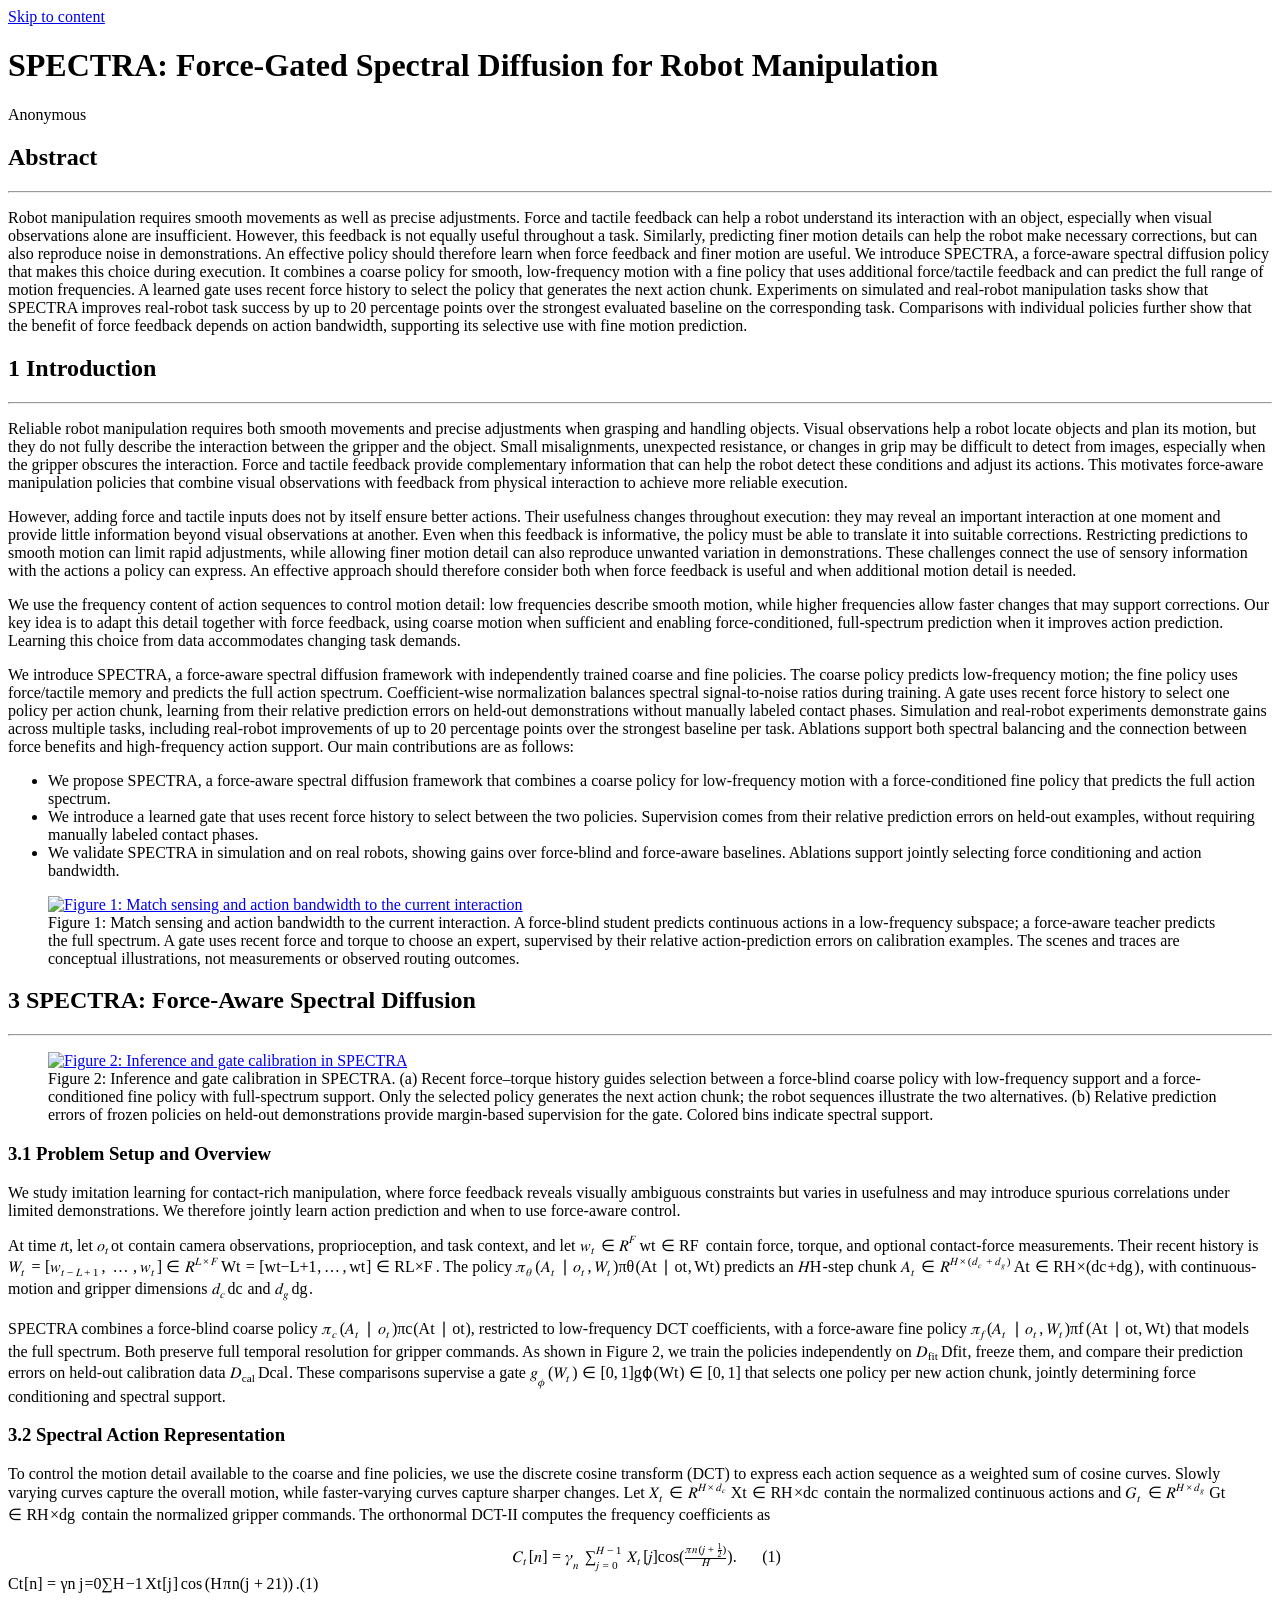
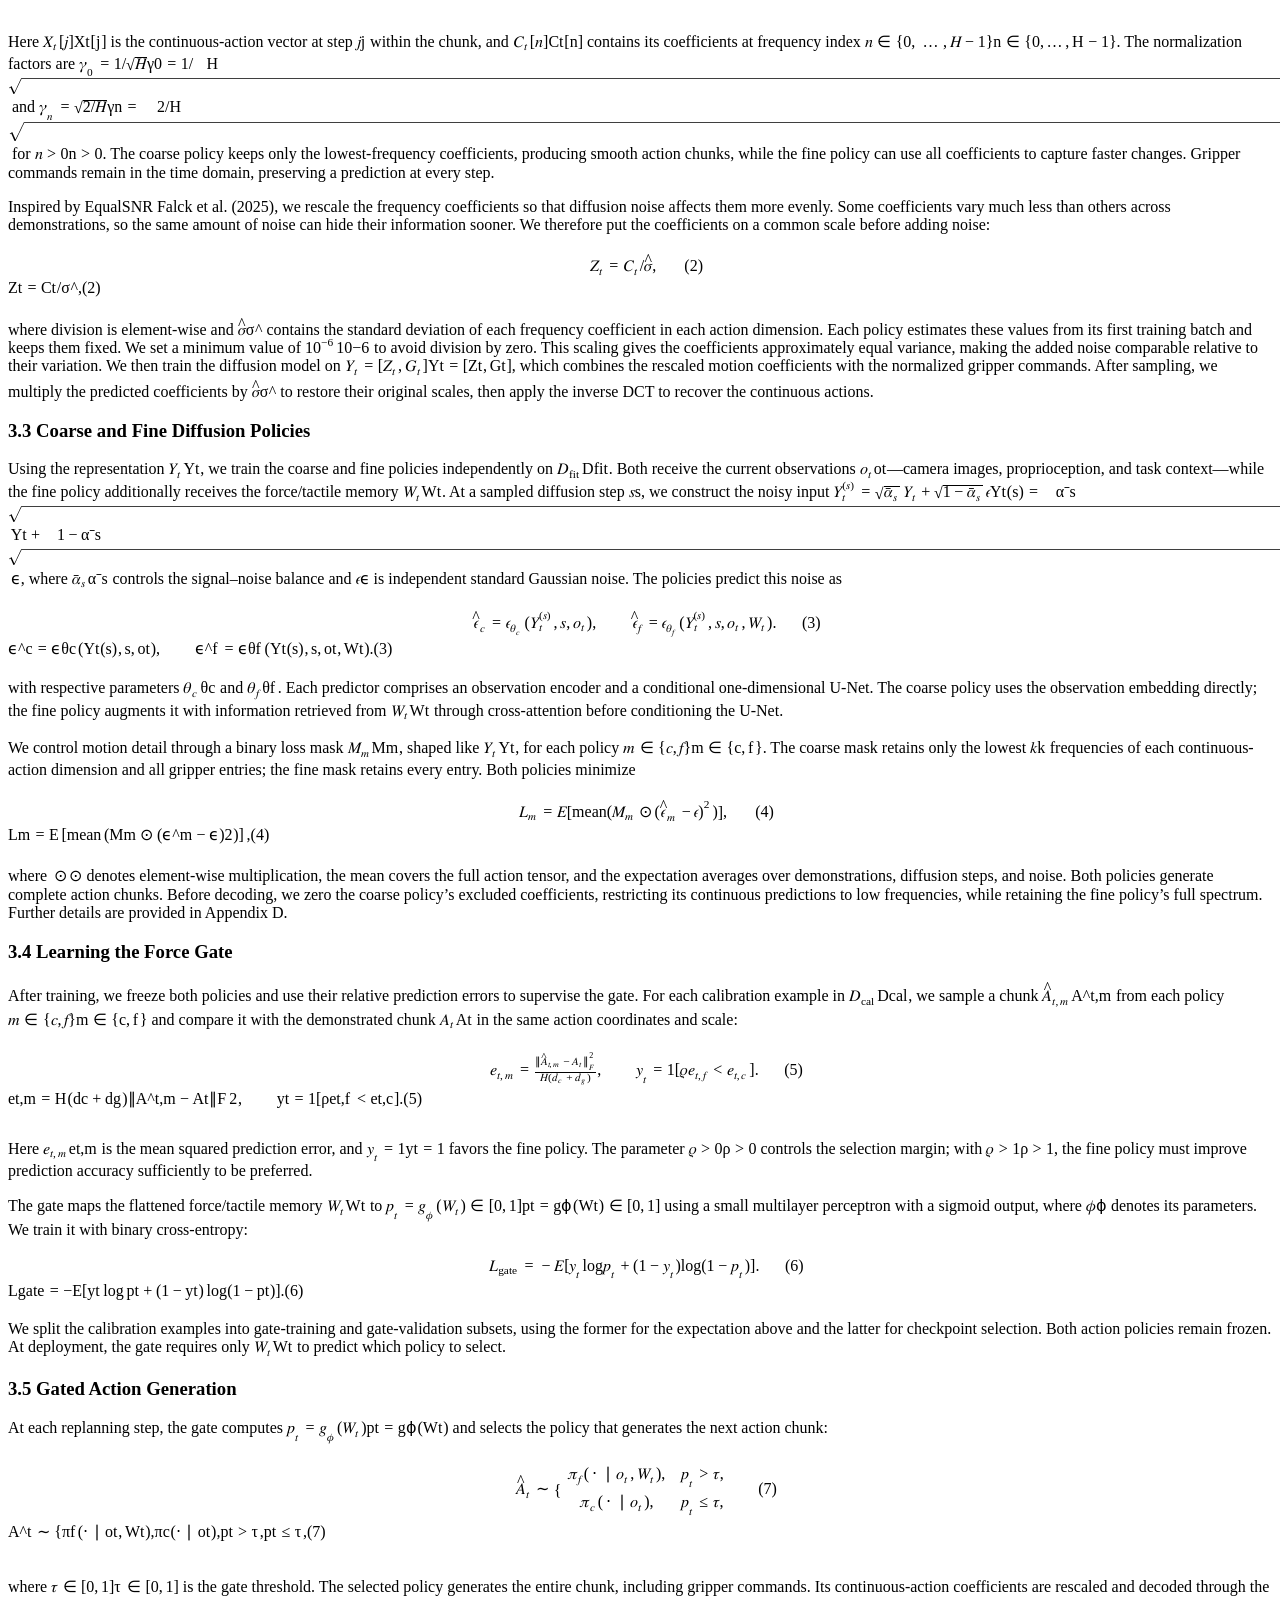
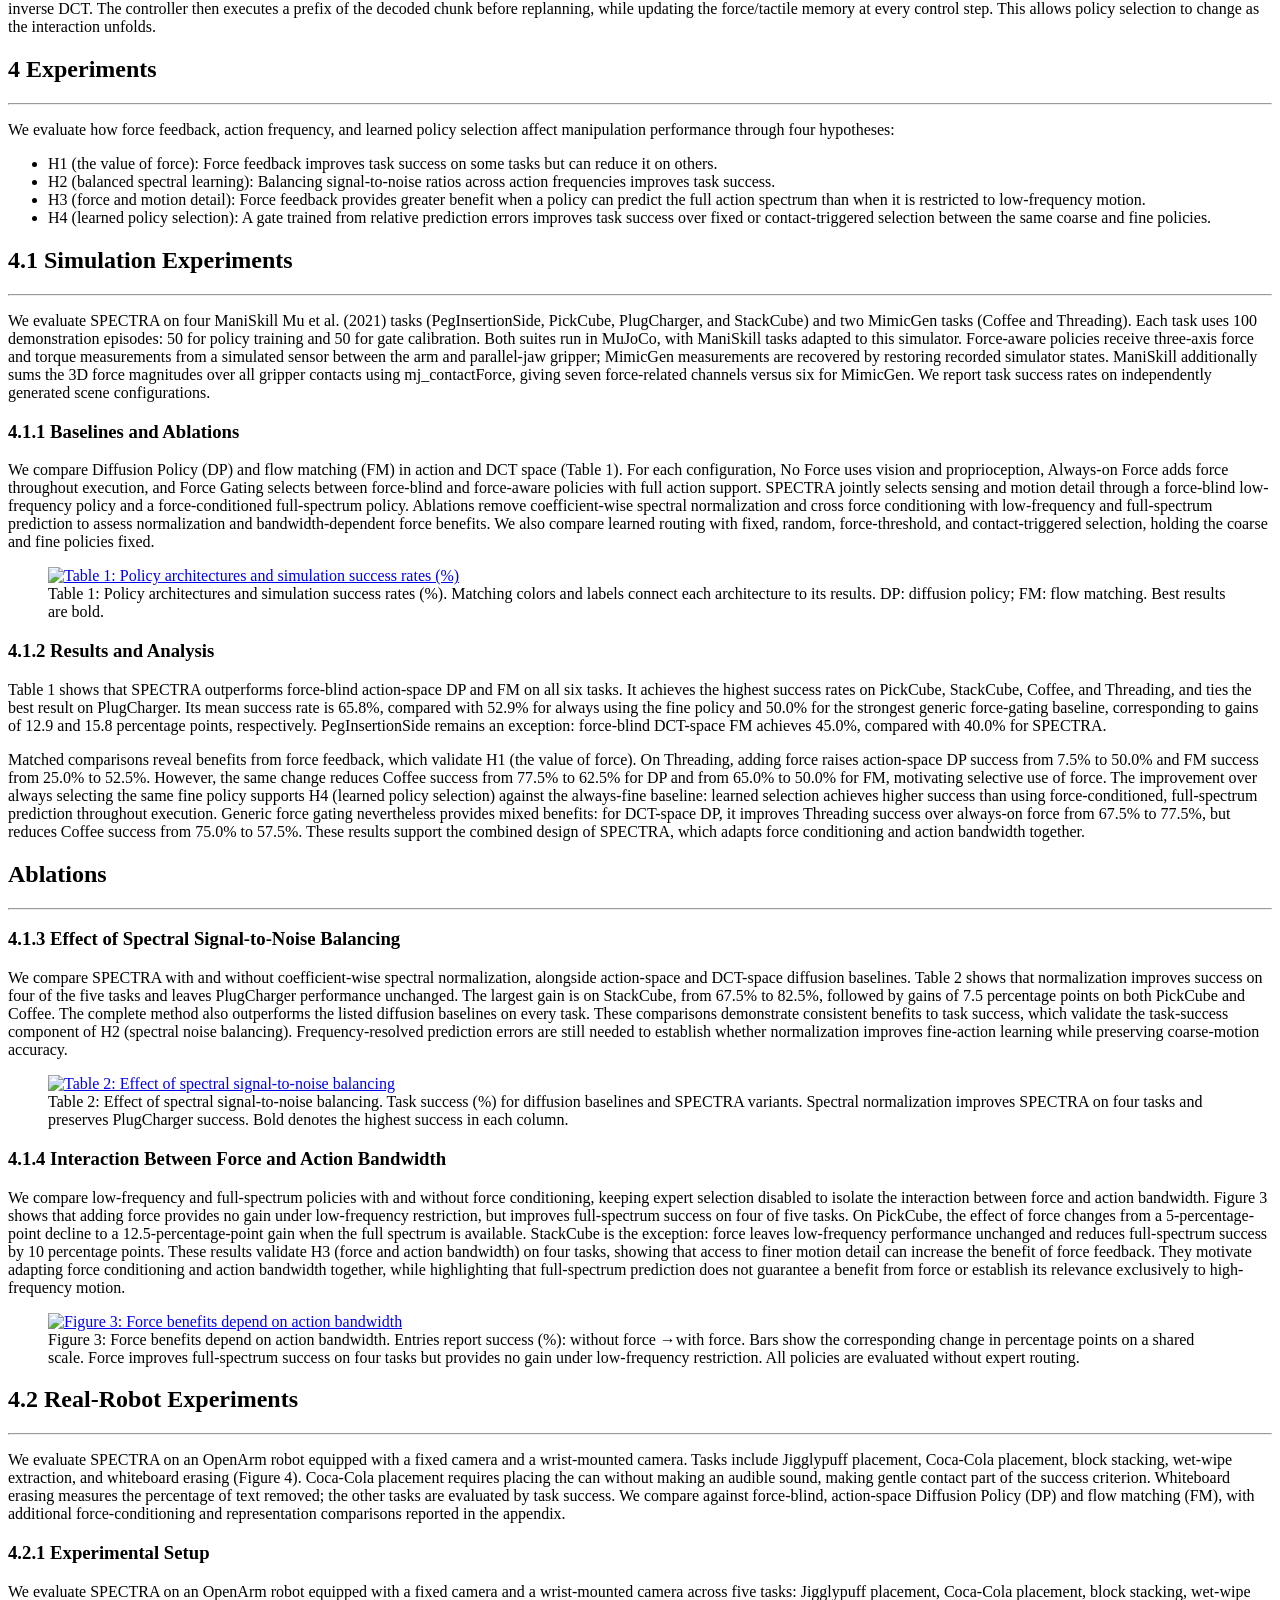
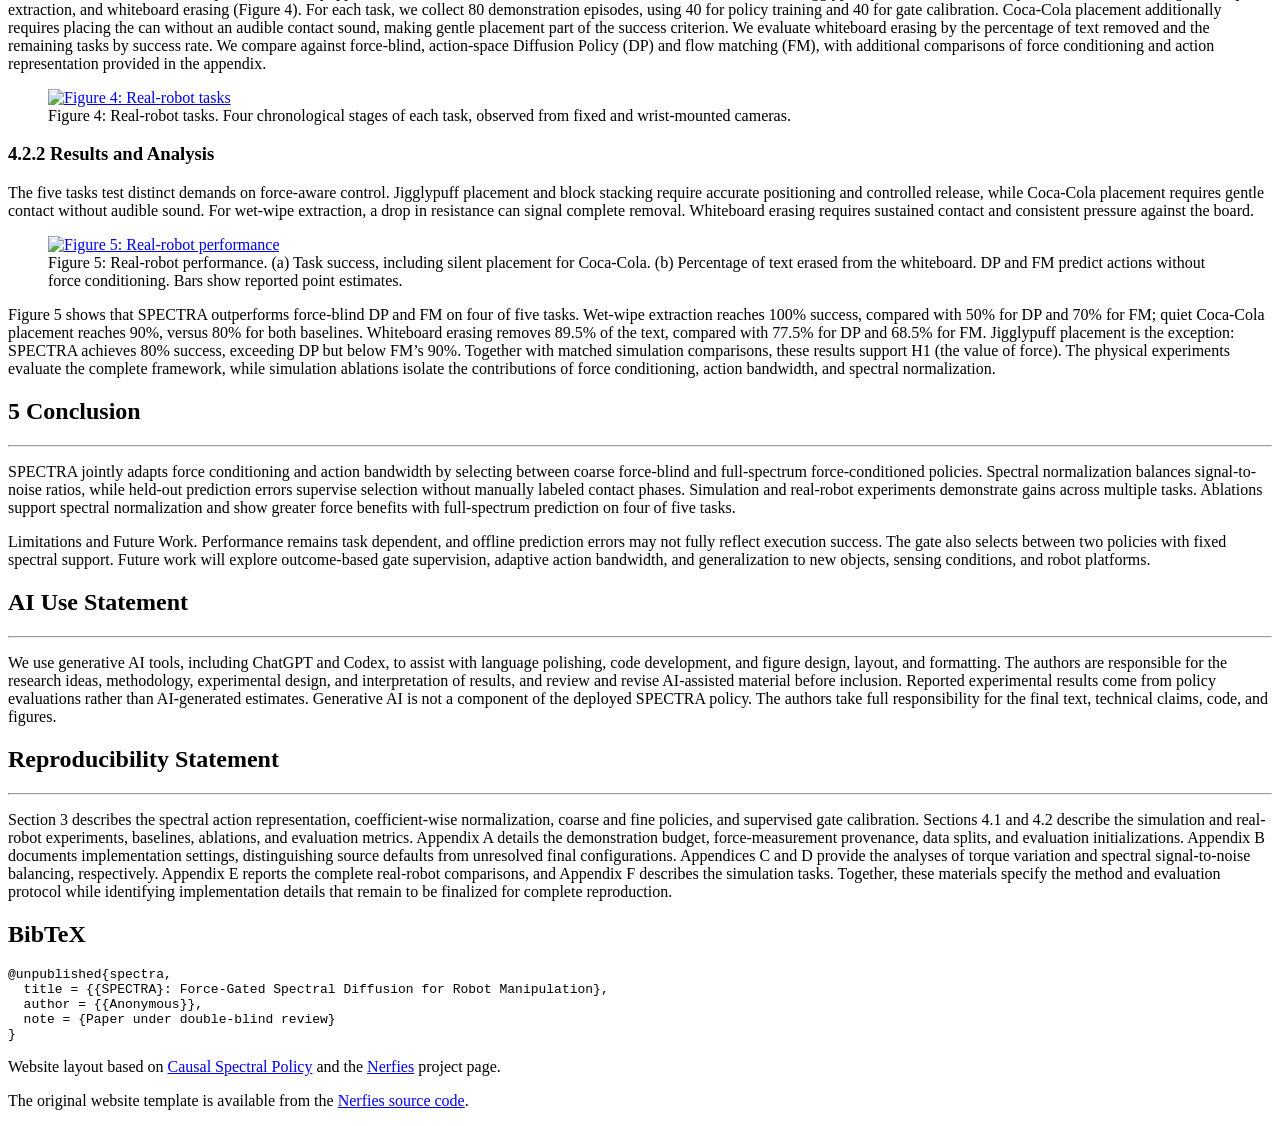
==== site/index.html @ b45da8f4 "Added rest of paper to page" ====
<!doctype html>
<html lang="en">
<head>
  <meta charset="utf-8">
  <meta name="viewport" content="width=device-width, initial-scale=1">
  <meta name="description" content="SPECTRA: Force-Gated Spectral Diffusion for Robot Manipulation. Anonymous.">
  <meta name="referrer" content="no-referrer">
  <title>SPECTRA: Force-Gated Spectral Diffusion for Robot Manipulation</title>
  <link rel="stylesheet" href="static/vendor/katex/katex.min.css">
  <link rel="stylesheet" href="static/style.css">
</head>
<body>
  <a class="skip-link" href="#abstract">Skip to content</a>
  <header class="hero">
    <h1>SPECTRA: Force-Gated Spectral Diffusion for Robot Manipulation</h1>
    <p class="anonymous">Anonymous</p>
  </header>
  <main>
<section id="abstract" aria-labelledby="abstract-title">
<h2 id="abstract-title">Abstract</h2><hr>
<div class="section-body">
<p>Robot manipulation requires smooth movements as well as precise adjustments. Force and tactile feedback can help a robot understand its interaction with an object, especially when visual observations alone are insufficient. However, this feedback is not equally useful throughout a task. Similarly, predicting finer motion details can help the robot make necessary corrections, but can also reproduce noise in demonstrations. An effective policy should therefore learn when force feedback and finer motion are useful. We introduce SPECTRA, a force-aware spectral diffusion policy that makes this choice during execution. It combines a coarse policy for smooth, low-frequency motion with a fine policy that uses additional force/tactile feedback and can predict the full range of motion frequencies. A learned gate uses recent force history to select the policy that generates the next action chunk. Experiments on simulated and real-robot manipulation tasks show that SPECTRA improves real-robot task success by up to 20 percentage points over the strongest evaluated baseline on the corresponding task. Comparisons with individual policies further show that the benefit of force feedback depends on action bandwidth, supporting its selective use with fine motion prediction.</p>
</div>
</section>
<section id="introduction" aria-labelledby="introduction-title">
<h2 id="introduction-title">1 Introduction</h2><hr>
<div class="section-body">
<p>Reliable robot manipulation requires both smooth movements and precise adjustments when grasping and handling objects. Visual observations help a robot locate objects and plan its motion, but they do not fully describe the interaction between the gripper and the object. Small misalignments, unexpected resistance, or changes in grip may be difficult to detect from images, especially when the gripper obscures the interaction. Force and tactile feedback provide complementary information that can help the robot detect these conditions and adjust its actions. This motivates force-aware manipulation policies that combine visual observations with feedback from physical interaction to achieve more reliable execution.</p>
<p>However, adding force and tactile inputs does not by itself ensure better actions. Their usefulness changes throughout execution: they may reveal an important interaction at one moment and provide little information beyond visual observations at another. Even when this feedback is informative, the policy must be able to translate it into suitable corrections. Restricting predictions to smooth motion can limit rapid adjustments, while allowing finer motion detail can also reproduce unwanted variation in demonstrations. These challenges connect the use of sensory information with the actions a policy can express. An effective approach should therefore consider both when force feedback is useful and when additional motion detail is needed.</p>
<p>We use the frequency content of action sequences to control motion detail: low frequencies describe smooth motion, while higher frequencies allow faster changes that may support corrections. Our key idea is to adapt this detail together with force feedback, using coarse motion when sufficient and enabling force-conditioned, full-spectrum prediction when it improves action prediction. Learning this choice from data accommodates changing task demands.</p>
<p>We introduce SPECTRA, a force-aware spectral diffusion framework with independently trained coarse and fine policies. The coarse policy predicts low-frequency motion; the fine policy uses force/tactile memory and predicts the full action spectrum. Coefficient-wise normalization balances spectral signal-to-noise ratios during training. A gate uses recent force history to select one policy per action chunk, learning from their relative prediction errors on held-out demonstrations without manually labeled contact phases. Simulation and real-robot experiments demonstrate gains across multiple tasks, including real-robot improvements of up to 20 percentage points over the strongest baseline per task. Ablations support both spectral balancing and the connection between force benefits and high-frequency action support. Our main contributions are as follows:</p>
<ul>
<li>We propose SPECTRA, a force-aware spectral diffusion framework that combines a coarse policy for low-frequency motion with a force-conditioned fine policy that predicts the full action spectrum.</li>
<li>We introduce a learned gate that uses recent force history to select between the two policies. Supervision comes from their relative prediction errors on held-out examples, without requiring manually labeled contact phases.</li>
<li>We validate SPECTRA in simulation and on real robots, showing gains over force-blind and force-aware baselines. Ablations support jointly selecting force conditioning and action bandwidth.</li>
</ul>
<figure><a href="static/media/overview.png" aria-label="Figure 1: Match sensing and action bandwidth to the current interaction — full size"><img src="static/media/overview.png" width="1188" height="441" alt="Figure 1: Match sensing and action bandwidth to the current interaction" loading="lazy" decoding="async"></a><figcaption>Figure 1: Match sensing and action bandwidth to the current interaction. A force-blind student predicts continuous actions in a low-frequency subspace; a force-aware teacher predicts the full spectrum. A gate uses recent force and torque to choose an expert, supervised by their relative action-prediction errors on calibration examples. The scenes and traces are conceptual illustrations, not measurements or observed routing outcomes.</figcaption></figure>
</div>
</section>
<section id="architecture" aria-labelledby="architecture-title">
<h2 id="architecture-title">3 SPECTRA: Force-Aware Spectral Diffusion</h2><hr>
<div class="section-body">
<figure><a href="static/media/architecture.png" aria-label="Figure 2: Inference and gate calibration in SPECTRA — full size"><img src="static/media/architecture.png" width="1239" height="729" alt="Figure 2: Inference and gate calibration in SPECTRA" loading="lazy" decoding="async"></a><figcaption>Figure 2: Inference and gate calibration in SPECTRA. (a) Recent force–torque history guides selection between a force-blind coarse policy with low-frequency support and a force-conditioned fine policy with full-spectrum support. Only the selected policy generates the next action chunk; the robot sequences illustrate the two alternatives. (b) Relative prediction errors of frozen policies on held-out demonstrations provide margin-based supervision for the gate. Colored bins indicate spectral support.</figcaption></figure>
<h3>3.1 Problem Setup and Overview</h3>
<p>We study imitation learning for contact-rich manipulation, where force feedback reveals visually ambiguous constraints but varies in usefulness and may introduce spurious correlations under limited demonstrations. We therefore jointly learn action prediction and when to use force-aware control.</p>
<p>At time <span class="katex"><span class="katex-mathml"><math xmlns="http://www.w3.org/1998/Math/MathML"><semantics><mrow><mi>t</mi></mrow><annotation encoding="application/x-tex">t</annotation></semantics></math></span><span class="katex-html" aria-hidden="true"><span class="katex-base"><span class="katex-strut" style="height:0.6151em;"></span><span class="mord mathnormal">t</span></span></span></span>, let <span class="katex"><span class="katex-mathml"><math xmlns="http://www.w3.org/1998/Math/MathML"><semantics><mrow><msub><mi>o</mi><mi>t</mi></msub></mrow><annotation encoding="application/x-tex">o_t</annotation></semantics></math></span><span class="katex-html" aria-hidden="true"><span class="katex-base"><span class="katex-strut" style="height:0.5806em;vertical-align:-0.15em;"></span><span class="mord"><span class="mord mathnormal">o</span><span class="msupsub"><span class="vlist-t vlist-t2"><span class="vlist-r"><span class="vlist" style="height:0.2806em;"><span style="top:-2.55em;margin-left:0em;margin-right:0.05em;"><span class="pstrut" style="height:2.7em;"></span><span class="katex-sizing reset-size6 size3 mtight"><span class="mord mathnormal mtight">t</span></span></span></span><span class="vlist-s">​</span></span><span class="vlist-r"><span class="vlist" style="height:0.15em;"><span></span></span></span></span></span></span></span></span></span> contain camera observations, proprioception, and task context, and let <span class="katex"><span class="katex-mathml"><math xmlns="http://www.w3.org/1998/Math/MathML"><semantics><mrow><msub><mi>w</mi><mi>t</mi></msub><mo>∈</mo><msup><mi mathvariant="double-struck">R</mi><mi>F</mi></msup></mrow><annotation encoding="application/x-tex">w_t\in\mathbb{R}^{F}</annotation></semantics></math></span><span class="katex-html" aria-hidden="true"><span class="katex-base"><span class="katex-strut" style="height:0.6891em;vertical-align:-0.15em;"></span><span class="mord"><span class="mord mathnormal" style="margin-right:0.0269em;">w</span><span class="msupsub"><span class="vlist-t vlist-t2"><span class="vlist-r"><span class="vlist" style="height:0.2806em;"><span style="top:-2.55em;margin-left:-0.0269em;margin-right:0.05em;"><span class="pstrut" style="height:2.7em;"></span><span class="katex-sizing reset-size6 size3 mtight"><span class="mord mathnormal mtight">t</span></span></span></span><span class="vlist-s">​</span></span><span class="vlist-r"><span class="vlist" style="height:0.15em;"><span></span></span></span></span></span></span><span class="mspace" style="margin-right:0.2778em;"></span><span class="mrel">∈</span><span class="mspace" style="margin-right:0.2778em;"></span></span><span class="katex-base"><span class="katex-strut" style="height:0.8413em;"></span><span class="mord"><span class="mord mathbb">R</span><span class="msupsub"><span class="vlist-t"><span class="vlist-r"><span class="vlist" style="height:0.8413em;"><span style="top:-3.063em;margin-right:0.05em;"><span class="pstrut" style="height:2.7em;"></span><span class="katex-sizing reset-size6 size3 mtight"><span class="mord mtight"><span class="mord mathnormal mtight" style="margin-right:0.1389em;">F</span></span></span></span></span></span></span></span></span></span></span></span> contain force, torque, and optional contact-force measurements. Their recent history is <span class="katex"><span class="katex-mathml"><math xmlns="http://www.w3.org/1998/Math/MathML"><semantics><mrow><msub><mi>W</mi><mi>t</mi></msub><mo>=</mo><mo stretchy="false">[</mo><msub><mi>w</mi><mrow><mi>t</mi><mo>−</mo><mi>L</mi><mo>+</mo><mn>1</mn></mrow></msub><mo separator="true">,</mo><mo>…</mo><mo separator="true">,</mo><msub><mi>w</mi><mi>t</mi></msub><mo stretchy="false">]</mo><mo>∈</mo><msup><mi mathvariant="double-struck">R</mi><mrow><mi>L</mi><mo>×</mo><mi>F</mi></mrow></msup></mrow><annotation encoding="application/x-tex">W_t=[w_{t-L+1},\ldots,w_t]\in\mathbb{R}^{L\times F}</annotation></semantics></math></span><span class="katex-html" aria-hidden="true"><span class="katex-base"><span class="katex-strut" style="height:0.8333em;vertical-align:-0.15em;"></span><span class="mord"><span class="mord mathnormal" style="margin-right:0.1389em;">W</span><span class="msupsub"><span class="vlist-t vlist-t2"><span class="vlist-r"><span class="vlist" style="height:0.2806em;"><span style="top:-2.55em;margin-left:-0.1389em;margin-right:0.05em;"><span class="pstrut" style="height:2.7em;"></span><span class="katex-sizing reset-size6 size3 mtight"><span class="mord mathnormal mtight">t</span></span></span></span><span class="vlist-s">​</span></span><span class="vlist-r"><span class="vlist" style="height:0.15em;"><span></span></span></span></span></span></span><span class="mspace" style="margin-right:0.2778em;"></span><span class="mrel">=</span><span class="mspace" style="margin-right:0.2778em;"></span></span><span class="katex-base"><span class="katex-strut" style="height:1em;vertical-align:-0.25em;"></span><span class="mopen">[</span><span class="mord"><span class="mord mathnormal" style="margin-right:0.0269em;">w</span><span class="msupsub"><span class="vlist-t vlist-t2"><span class="vlist-r"><span class="vlist" style="height:0.3283em;"><span style="top:-2.55em;margin-left:-0.0269em;margin-right:0.05em;"><span class="pstrut" style="height:2.7em;"></span><span class="katex-sizing reset-size6 size3 mtight"><span class="mord mtight"><span class="mord mathnormal mtight">t</span><span class="mbin mtight">−</span><span class="mord mathnormal mtight">L</span><span class="mbin mtight">+</span><span class="mord mtight">1</span></span></span></span></span><span class="vlist-s">​</span></span><span class="vlist-r"><span class="vlist" style="height:0.2083em;"><span></span></span></span></span></span></span><span class="mpunct">,</span><span class="mspace" style="margin-right:0.1667em;"></span><span class="minner">…</span><span class="mspace" style="margin-right:0.1667em;"></span><span class="mpunct">,</span><span class="mspace" style="margin-right:0.1667em;"></span><span class="mord"><span class="mord mathnormal" style="margin-right:0.0269em;">w</span><span class="msupsub"><span class="vlist-t vlist-t2"><span class="vlist-r"><span class="vlist" style="height:0.2806em;"><span style="top:-2.55em;margin-left:-0.0269em;margin-right:0.05em;"><span class="pstrut" style="height:2.7em;"></span><span class="katex-sizing reset-size6 size3 mtight"><span class="mord mathnormal mtight">t</span></span></span></span><span class="vlist-s">​</span></span><span class="vlist-r"><span class="vlist" style="height:0.15em;"><span></span></span></span></span></span></span><span class="mclose">]</span><span class="mspace" style="margin-right:0.2778em;"></span><span class="mrel">∈</span><span class="mspace" style="margin-right:0.2778em;"></span></span><span class="katex-base"><span class="katex-strut" style="height:0.8413em;"></span><span class="mord"><span class="mord mathbb">R</span><span class="msupsub"><span class="vlist-t"><span class="vlist-r"><span class="vlist" style="height:0.8413em;"><span style="top:-3.063em;margin-right:0.05em;"><span class="pstrut" style="height:2.7em;"></span><span class="katex-sizing reset-size6 size3 mtight"><span class="mord mtight"><span class="mord mathnormal mtight">L</span><span class="mbin mtight">×</span><span class="mord mathnormal mtight" style="margin-right:0.1389em;">F</span></span></span></span></span></span></span></span></span></span></span></span>. The policy <span class="katex"><span class="katex-mathml"><math xmlns="http://www.w3.org/1998/Math/MathML"><semantics><mrow><msub><mi>π</mi><mi>θ</mi></msub><mo stretchy="false">(</mo><msub><mi>A</mi><mi>t</mi></msub><mo>∣</mo><msub><mi>o</mi><mi>t</mi></msub><mo separator="true">,</mo><msub><mi>W</mi><mi>t</mi></msub><mo stretchy="false">)</mo></mrow><annotation encoding="application/x-tex">\pi_\theta(A_t\mid o_t,W_t)</annotation></semantics></math></span><span class="katex-html" aria-hidden="true"><span class="katex-base"><span class="katex-strut" style="height:1em;vertical-align:-0.25em;"></span><span class="mord"><span class="mord mathnormal" style="margin-right:0.0359em;">π</span><span class="msupsub"><span class="vlist-t vlist-t2"><span class="vlist-r"><span class="vlist" style="height:0.3361em;"><span style="top:-2.55em;margin-left:-0.0359em;margin-right:0.05em;"><span class="pstrut" style="height:2.7em;"></span><span class="katex-sizing reset-size6 size3 mtight"><span class="mord mathnormal mtight" style="margin-right:0.0278em;">θ</span></span></span></span><span class="vlist-s">​</span></span><span class="vlist-r"><span class="vlist" style="height:0.15em;"><span></span></span></span></span></span></span><span class="mopen">(</span><span class="mord"><span class="mord mathnormal">A</span><span class="msupsub"><span class="vlist-t vlist-t2"><span class="vlist-r"><span class="vlist" style="height:0.2806em;"><span style="top:-2.55em;margin-left:0em;margin-right:0.05em;"><span class="pstrut" style="height:2.7em;"></span><span class="katex-sizing reset-size6 size3 mtight"><span class="mord mathnormal mtight">t</span></span></span></span><span class="vlist-s">​</span></span><span class="vlist-r"><span class="vlist" style="height:0.15em;"><span></span></span></span></span></span></span><span class="mspace" style="margin-right:0.2778em;"></span><span class="mrel">∣</span><span class="mspace" style="margin-right:0.2778em;"></span></span><span class="katex-base"><span class="katex-strut" style="height:1em;vertical-align:-0.25em;"></span><span class="mord"><span class="mord mathnormal">o</span><span class="msupsub"><span class="vlist-t vlist-t2"><span class="vlist-r"><span class="vlist" style="height:0.2806em;"><span style="top:-2.55em;margin-left:0em;margin-right:0.05em;"><span class="pstrut" style="height:2.7em;"></span><span class="katex-sizing reset-size6 size3 mtight"><span class="mord mathnormal mtight">t</span></span></span></span><span class="vlist-s">​</span></span><span class="vlist-r"><span class="vlist" style="height:0.15em;"><span></span></span></span></span></span></span><span class="mpunct">,</span><span class="mspace" style="margin-right:0.1667em;"></span><span class="mord"><span class="mord mathnormal" style="margin-right:0.1389em;">W</span><span class="msupsub"><span class="vlist-t vlist-t2"><span class="vlist-r"><span class="vlist" style="height:0.2806em;"><span style="top:-2.55em;margin-left:-0.1389em;margin-right:0.05em;"><span class="pstrut" style="height:2.7em;"></span><span class="katex-sizing reset-size6 size3 mtight"><span class="mord mathnormal mtight">t</span></span></span></span><span class="vlist-s">​</span></span><span class="vlist-r"><span class="vlist" style="height:0.15em;"><span></span></span></span></span></span></span><span class="mclose">)</span></span></span></span> predicts an <span class="katex"><span class="katex-mathml"><math xmlns="http://www.w3.org/1998/Math/MathML"><semantics><mrow><mi>H</mi></mrow><annotation encoding="application/x-tex">H</annotation></semantics></math></span><span class="katex-html" aria-hidden="true"><span class="katex-base"><span class="katex-strut" style="height:0.6833em;"></span><span class="mord mathnormal" style="margin-right:0.0813em;">H</span></span></span></span>-step chunk <span class="katex"><span class="katex-mathml"><math xmlns="http://www.w3.org/1998/Math/MathML"><semantics><mrow><msub><mi>A</mi><mi>t</mi></msub><mo>∈</mo><msup><mi mathvariant="double-struck">R</mi><mrow><mi>H</mi><mo>×</mo><mo stretchy="false">(</mo><msub><mi>d</mi><mi>c</mi></msub><mo>+</mo><msub><mi>d</mi><mi>g</mi></msub><mo stretchy="false">)</mo></mrow></msup></mrow><annotation encoding="application/x-tex">A_t\in\mathbb{R}^{H\times(d_c+d_g)}</annotation></semantics></math></span><span class="katex-html" aria-hidden="true"><span class="katex-base"><span class="katex-strut" style="height:0.8333em;vertical-align:-0.15em;"></span><span class="mord"><span class="mord mathnormal">A</span><span class="msupsub"><span class="vlist-t vlist-t2"><span class="vlist-r"><span class="vlist" style="height:0.2806em;"><span style="top:-2.55em;margin-left:0em;margin-right:0.05em;"><span class="pstrut" style="height:2.7em;"></span><span class="katex-sizing reset-size6 size3 mtight"><span class="mord mathnormal mtight">t</span></span></span></span><span class="vlist-s">​</span></span><span class="vlist-r"><span class="vlist" style="height:0.15em;"><span></span></span></span></span></span></span><span class="mspace" style="margin-right:0.2778em;"></span><span class="mrel">∈</span><span class="mspace" style="margin-right:0.2778em;"></span></span><span class="katex-base"><span class="katex-strut" style="height:0.888em;"></span><span class="mord"><span class="mord mathbb">R</span><span class="msupsub"><span class="vlist-t"><span class="vlist-r"><span class="vlist" style="height:0.888em;"><span style="top:-3.063em;margin-right:0.05em;"><span class="pstrut" style="height:2.7em;"></span><span class="katex-sizing reset-size6 size3 mtight"><span class="mord mtight"><span class="mord mathnormal mtight" style="margin-right:0.0813em;">H</span><span class="mbin mtight">×</span><span class="mopen mtight">(</span><span class="mord mtight"><span class="mord mathnormal mtight">d</span><span class="msupsub"><span class="vlist-t vlist-t2"><span class="vlist-r"><span class="vlist" style="height:0.1645em;"><span style="top:-2.357em;margin-left:0em;margin-right:0.0714em;"><span class="pstrut" style="height:2.5em;"></span><span class="katex-sizing reset-size3 size1 mtight"><span class="mord mathnormal mtight">c</span></span></span></span><span class="vlist-s">​</span></span><span class="vlist-r"><span class="vlist" style="height:0.143em;"><span></span></span></span></span></span></span><span class="mbin mtight">+</span><span class="mord mtight"><span class="mord mathnormal mtight">d</span><span class="msupsub"><span class="vlist-t vlist-t2"><span class="vlist-r"><span class="vlist" style="height:0.1645em;"><span style="top:-2.357em;margin-left:0em;margin-right:0.0714em;"><span class="pstrut" style="height:2.5em;"></span><span class="katex-sizing reset-size3 size1 mtight"><span class="mord mathnormal mtight" style="margin-right:0.0359em;">g</span></span></span></span><span class="vlist-s">​</span></span><span class="vlist-r"><span class="vlist" style="height:0.2819em;"><span></span></span></span></span></span></span><span class="mclose mtight">)</span></span></span></span></span></span></span></span></span></span></span></span>, with continuous-motion and gripper dimensions <span class="katex"><span class="katex-mathml"><math xmlns="http://www.w3.org/1998/Math/MathML"><semantics><mrow><msub><mi>d</mi><mi>c</mi></msub></mrow><annotation encoding="application/x-tex">d_c</annotation></semantics></math></span><span class="katex-html" aria-hidden="true"><span class="katex-base"><span class="katex-strut" style="height:0.8444em;vertical-align:-0.15em;"></span><span class="mord"><span class="mord mathnormal">d</span><span class="msupsub"><span class="vlist-t vlist-t2"><span class="vlist-r"><span class="vlist" style="height:0.1514em;"><span style="top:-2.55em;margin-left:0em;margin-right:0.05em;"><span class="pstrut" style="height:2.7em;"></span><span class="katex-sizing reset-size6 size3 mtight"><span class="mord mathnormal mtight">c</span></span></span></span><span class="vlist-s">​</span></span><span class="vlist-r"><span class="vlist" style="height:0.15em;"><span></span></span></span></span></span></span></span></span></span> and <span class="katex"><span class="katex-mathml"><math xmlns="http://www.w3.org/1998/Math/MathML"><semantics><mrow><msub><mi>d</mi><mi>g</mi></msub></mrow><annotation encoding="application/x-tex">d_g</annotation></semantics></math></span><span class="katex-html" aria-hidden="true"><span class="katex-base"><span class="katex-strut" style="height:0.9805em;vertical-align:-0.2861em;"></span><span class="mord"><span class="mord mathnormal">d</span><span class="msupsub"><span class="vlist-t vlist-t2"><span class="vlist-r"><span class="vlist" style="height:0.1514em;"><span style="top:-2.55em;margin-left:0em;margin-right:0.05em;"><span class="pstrut" style="height:2.7em;"></span><span class="katex-sizing reset-size6 size3 mtight"><span class="mord mathnormal mtight" style="margin-right:0.0359em;">g</span></span></span></span><span class="vlist-s">​</span></span><span class="vlist-r"><span class="vlist" style="height:0.2861em;"><span></span></span></span></span></span></span></span></span></span>.</p>
<p>SPECTRA combines a force-blind coarse policy <span class="katex"><span class="katex-mathml"><math xmlns="http://www.w3.org/1998/Math/MathML"><semantics><mrow><msub><mi>π</mi><mi>c</mi></msub><mo stretchy="false">(</mo><msub><mi>A</mi><mi>t</mi></msub><mo>∣</mo><msub><mi>o</mi><mi>t</mi></msub><mo stretchy="false">)</mo></mrow><annotation encoding="application/x-tex">\pi_c(A_t\mid o_t)</annotation></semantics></math></span><span class="katex-html" aria-hidden="true"><span class="katex-base"><span class="katex-strut" style="height:1em;vertical-align:-0.25em;"></span><span class="mord"><span class="mord mathnormal" style="margin-right:0.0359em;">π</span><span class="msupsub"><span class="vlist-t vlist-t2"><span class="vlist-r"><span class="vlist" style="height:0.1514em;"><span style="top:-2.55em;margin-left:-0.0359em;margin-right:0.05em;"><span class="pstrut" style="height:2.7em;"></span><span class="katex-sizing reset-size6 size3 mtight"><span class="mord mathnormal mtight">c</span></span></span></span><span class="vlist-s">​</span></span><span class="vlist-r"><span class="vlist" style="height:0.15em;"><span></span></span></span></span></span></span><span class="mopen">(</span><span class="mord"><span class="mord mathnormal">A</span><span class="msupsub"><span class="vlist-t vlist-t2"><span class="vlist-r"><span class="vlist" style="height:0.2806em;"><span style="top:-2.55em;margin-left:0em;margin-right:0.05em;"><span class="pstrut" style="height:2.7em;"></span><span class="katex-sizing reset-size6 size3 mtight"><span class="mord mathnormal mtight">t</span></span></span></span><span class="vlist-s">​</span></span><span class="vlist-r"><span class="vlist" style="height:0.15em;"><span></span></span></span></span></span></span><span class="mspace" style="margin-right:0.2778em;"></span><span class="mrel">∣</span><span class="mspace" style="margin-right:0.2778em;"></span></span><span class="katex-base"><span class="katex-strut" style="height:1em;vertical-align:-0.25em;"></span><span class="mord"><span class="mord mathnormal">o</span><span class="msupsub"><span class="vlist-t vlist-t2"><span class="vlist-r"><span class="vlist" style="height:0.2806em;"><span style="top:-2.55em;margin-left:0em;margin-right:0.05em;"><span class="pstrut" style="height:2.7em;"></span><span class="katex-sizing reset-size6 size3 mtight"><span class="mord mathnormal mtight">t</span></span></span></span><span class="vlist-s">​</span></span><span class="vlist-r"><span class="vlist" style="height:0.15em;"><span></span></span></span></span></span></span><span class="mclose">)</span></span></span></span>, restricted to low-frequency DCT coefficients, with a force-aware fine policy <span class="katex"><span class="katex-mathml"><math xmlns="http://www.w3.org/1998/Math/MathML"><semantics><mrow><msub><mi>π</mi><mi>f</mi></msub><mo stretchy="false">(</mo><msub><mi>A</mi><mi>t</mi></msub><mo>∣</mo><msub><mi>o</mi><mi>t</mi></msub><mo separator="true">,</mo><msub><mi>W</mi><mi>t</mi></msub><mo stretchy="false">)</mo></mrow><annotation encoding="application/x-tex">\pi_f(A_t\mid o_t,W_t)</annotation></semantics></math></span><span class="katex-html" aria-hidden="true"><span class="katex-base"><span class="katex-strut" style="height:1.0361em;vertical-align:-0.2861em;"></span><span class="mord"><span class="mord mathnormal" style="margin-right:0.0359em;">π</span><span class="msupsub"><span class="vlist-t vlist-t2"><span class="vlist-r"><span class="vlist" style="height:0.3361em;"><span style="top:-2.55em;margin-left:-0.0359em;margin-right:0.05em;"><span class="pstrut" style="height:2.7em;"></span><span class="katex-sizing reset-size6 size3 mtight"><span class="mord mathnormal mtight" style="margin-right:0.1076em;">f</span></span></span></span><span class="vlist-s">​</span></span><span class="vlist-r"><span class="vlist" style="height:0.2861em;"><span></span></span></span></span></span></span><span class="mopen">(</span><span class="mord"><span class="mord mathnormal">A</span><span class="msupsub"><span class="vlist-t vlist-t2"><span class="vlist-r"><span class="vlist" style="height:0.2806em;"><span style="top:-2.55em;margin-left:0em;margin-right:0.05em;"><span class="pstrut" style="height:2.7em;"></span><span class="katex-sizing reset-size6 size3 mtight"><span class="mord mathnormal mtight">t</span></span></span></span><span class="vlist-s">​</span></span><span class="vlist-r"><span class="vlist" style="height:0.15em;"><span></span></span></span></span></span></span><span class="mspace" style="margin-right:0.2778em;"></span><span class="mrel">∣</span><span class="mspace" style="margin-right:0.2778em;"></span></span><span class="katex-base"><span class="katex-strut" style="height:1em;vertical-align:-0.25em;"></span><span class="mord"><span class="mord mathnormal">o</span><span class="msupsub"><span class="vlist-t vlist-t2"><span class="vlist-r"><span class="vlist" style="height:0.2806em;"><span style="top:-2.55em;margin-left:0em;margin-right:0.05em;"><span class="pstrut" style="height:2.7em;"></span><span class="katex-sizing reset-size6 size3 mtight"><span class="mord mathnormal mtight">t</span></span></span></span><span class="vlist-s">​</span></span><span class="vlist-r"><span class="vlist" style="height:0.15em;"><span></span></span></span></span></span></span><span class="mpunct">,</span><span class="mspace" style="margin-right:0.1667em;"></span><span class="mord"><span class="mord mathnormal" style="margin-right:0.1389em;">W</span><span class="msupsub"><span class="vlist-t vlist-t2"><span class="vlist-r"><span class="vlist" style="height:0.2806em;"><span style="top:-2.55em;margin-left:-0.1389em;margin-right:0.05em;"><span class="pstrut" style="height:2.7em;"></span><span class="katex-sizing reset-size6 size3 mtight"><span class="mord mathnormal mtight">t</span></span></span></span><span class="vlist-s">​</span></span><span class="vlist-r"><span class="vlist" style="height:0.15em;"><span></span></span></span></span></span></span><span class="mclose">)</span></span></span></span> that models the full spectrum. Both preserve full temporal resolution for gripper commands. As shown in Figure 2, we train the policies independently on <span class="katex"><span class="katex-mathml"><math xmlns="http://www.w3.org/1998/Math/MathML"><semantics><mrow><msub><mi mathvariant="script">D</mi><mrow><mi mathvariant="normal">f</mi><mi mathvariant="normal">i</mi><mi mathvariant="normal">t</mi></mrow></msub></mrow><annotation encoding="application/x-tex">\mathcal{D}_{\mathrm{fit}}</annotation></semantics></math></span><span class="katex-html" aria-hidden="true"><span class="katex-base"><span class="katex-strut" style="height:0.8333em;vertical-align:-0.15em;"></span><span class="mord"><span class="mord mathcal" style="margin-right:0.0278em;">D</span><span class="msupsub"><span class="vlist-t vlist-t2"><span class="vlist-r"><span class="vlist" style="height:0.3361em;"><span style="top:-2.55em;margin-left:-0.0278em;margin-right:0.05em;"><span class="pstrut" style="height:2.7em;"></span><span class="katex-sizing reset-size6 size3 mtight"><span class="mord mtight"><span class="mord mtight"><span class="mord mathrm mtight">fit</span></span></span></span></span></span><span class="vlist-s">​</span></span><span class="vlist-r"><span class="vlist" style="height:0.15em;"><span></span></span></span></span></span></span></span></span></span>, freeze them, and compare their prediction errors on held-out calibration data <span class="katex"><span class="katex-mathml"><math xmlns="http://www.w3.org/1998/Math/MathML"><semantics><mrow><msub><mi mathvariant="script">D</mi><mrow><mi mathvariant="normal">c</mi><mi mathvariant="normal">a</mi><mi mathvariant="normal">l</mi></mrow></msub></mrow><annotation encoding="application/x-tex">\mathcal{D}_{\mathrm{cal}}</annotation></semantics></math></span><span class="katex-html" aria-hidden="true"><span class="katex-base"><span class="katex-strut" style="height:0.8333em;vertical-align:-0.15em;"></span><span class="mord"><span class="mord mathcal" style="margin-right:0.0278em;">D</span><span class="msupsub"><span class="vlist-t vlist-t2"><span class="vlist-r"><span class="vlist" style="height:0.3361em;"><span style="top:-2.55em;margin-left:-0.0278em;margin-right:0.05em;"><span class="pstrut" style="height:2.7em;"></span><span class="katex-sizing reset-size6 size3 mtight"><span class="mord mtight"><span class="mord mtight"><span class="mord mathrm mtight">cal</span></span></span></span></span></span><span class="vlist-s">​</span></span><span class="vlist-r"><span class="vlist" style="height:0.15em;"><span></span></span></span></span></span></span></span></span></span>. These comparisons supervise a gate <span class="katex"><span class="katex-mathml"><math xmlns="http://www.w3.org/1998/Math/MathML"><semantics><mrow><msub><mi>g</mi><mi>ϕ</mi></msub><mo stretchy="false">(</mo><msub><mi>W</mi><mi>t</mi></msub><mo stretchy="false">)</mo><mo>∈</mo><mo stretchy="false">[</mo><mn>0</mn><mo separator="true">,</mo><mn>1</mn><mo stretchy="false">]</mo></mrow><annotation encoding="application/x-tex">g_\phi(W_t)\in[0,1]</annotation></semantics></math></span><span class="katex-html" aria-hidden="true"><span class="katex-base"><span class="katex-strut" style="height:1.0361em;vertical-align:-0.2861em;"></span><span class="mord"><span class="mord mathnormal" style="margin-right:0.0359em;">g</span><span class="msupsub"><span class="vlist-t vlist-t2"><span class="vlist-r"><span class="vlist" style="height:0.3361em;"><span style="top:-2.55em;margin-left:-0.0359em;margin-right:0.05em;"><span class="pstrut" style="height:2.7em;"></span><span class="katex-sizing reset-size6 size3 mtight"><span class="mord mathnormal mtight">ϕ</span></span></span></span><span class="vlist-s">​</span></span><span class="vlist-r"><span class="vlist" style="height:0.2861em;"><span></span></span></span></span></span></span><span class="mopen">(</span><span class="mord"><span class="mord mathnormal" style="margin-right:0.1389em;">W</span><span class="msupsub"><span class="vlist-t vlist-t2"><span class="vlist-r"><span class="vlist" style="height:0.2806em;"><span style="top:-2.55em;margin-left:-0.1389em;margin-right:0.05em;"><span class="pstrut" style="height:2.7em;"></span><span class="katex-sizing reset-size6 size3 mtight"><span class="mord mathnormal mtight">t</span></span></span></span><span class="vlist-s">​</span></span><span class="vlist-r"><span class="vlist" style="height:0.15em;"><span></span></span></span></span></span></span><span class="mclose">)</span><span class="mspace" style="margin-right:0.2778em;"></span><span class="mrel">∈</span><span class="mspace" style="margin-right:0.2778em;"></span></span><span class="katex-base"><span class="katex-strut" style="height:1em;vertical-align:-0.25em;"></span><span class="mopen">[</span><span class="mord">0</span><span class="mpunct">,</span><span class="mspace" style="margin-right:0.1667em;"></span><span class="mord">1</span><span class="mclose">]</span></span></span></span> that selects one policy per new action chunk, jointly determining force conditioning and spectral support.</p>
<h3>3.2 Spectral Action Representation</h3>
<p>To control the motion detail available to the coarse and fine policies, we use the discrete cosine transform (DCT) to express each action sequence as a weighted sum of cosine curves. Slowly varying curves capture the overall motion, while faster-varying curves capture sharper changes. Let <span class="katex"><span class="katex-mathml"><math xmlns="http://www.w3.org/1998/Math/MathML"><semantics><mrow><msub><mi>X</mi><mi>t</mi></msub><mo>∈</mo><msup><mi mathvariant="double-struck">R</mi><mrow><mi>H</mi><mo>×</mo><msub><mi>d</mi><mi>c</mi></msub></mrow></msup></mrow><annotation encoding="application/x-tex">X_t\in\mathbb{R}^{H\times d_c}</annotation></semantics></math></span><span class="katex-html" aria-hidden="true"><span class="katex-base"><span class="katex-strut" style="height:0.8333em;vertical-align:-0.15em;"></span><span class="mord"><span class="mord mathnormal" style="margin-right:0.0785em;">X</span><span class="msupsub"><span class="vlist-t vlist-t2"><span class="vlist-r"><span class="vlist" style="height:0.2806em;"><span style="top:-2.55em;margin-left:-0.0785em;margin-right:0.05em;"><span class="pstrut" style="height:2.7em;"></span><span class="katex-sizing reset-size6 size3 mtight"><span class="mord mathnormal mtight">t</span></span></span></span><span class="vlist-s">​</span></span><span class="vlist-r"><span class="vlist" style="height:0.15em;"><span></span></span></span></span></span></span><span class="mspace" style="margin-right:0.2778em;"></span><span class="mrel">∈</span><span class="mspace" style="margin-right:0.2778em;"></span></span><span class="katex-base"><span class="katex-strut" style="height:0.8491em;"></span><span class="mord"><span class="mord mathbb">R</span><span class="msupsub"><span class="vlist-t"><span class="vlist-r"><span class="vlist" style="height:0.8491em;"><span style="top:-3.063em;margin-right:0.05em;"><span class="pstrut" style="height:2.7em;"></span><span class="katex-sizing reset-size6 size3 mtight"><span class="mord mtight"><span class="mord mathnormal mtight" style="margin-right:0.0813em;">H</span><span class="mbin mtight">×</span><span class="mord mtight"><span class="mord mathnormal mtight">d</span><span class="msupsub"><span class="vlist-t vlist-t2"><span class="vlist-r"><span class="vlist" style="height:0.1645em;"><span style="top:-2.357em;margin-left:0em;margin-right:0.0714em;"><span class="pstrut" style="height:2.5em;"></span><span class="katex-sizing reset-size3 size1 mtight"><span class="mord mathnormal mtight">c</span></span></span></span><span class="vlist-s">​</span></span><span class="vlist-r"><span class="vlist" style="height:0.143em;"><span></span></span></span></span></span></span></span></span></span></span></span></span></span></span></span></span></span> contain the normalized continuous actions and <span class="katex"><span class="katex-mathml"><math xmlns="http://www.w3.org/1998/Math/MathML"><semantics><mrow><msub><mi>G</mi><mi>t</mi></msub><mo>∈</mo><msup><mi mathvariant="double-struck">R</mi><mrow><mi>H</mi><mo>×</mo><msub><mi>d</mi><mi>g</mi></msub></mrow></msup></mrow><annotation encoding="application/x-tex">G_t\in\mathbb{R}^{H\times d_g}</annotation></semantics></math></span><span class="katex-html" aria-hidden="true"><span class="katex-base"><span class="katex-strut" style="height:0.8333em;vertical-align:-0.15em;"></span><span class="mord"><span class="mord mathnormal">G</span><span class="msupsub"><span class="vlist-t vlist-t2"><span class="vlist-r"><span class="vlist" style="height:0.2806em;"><span style="top:-2.55em;margin-left:0em;margin-right:0.05em;"><span class="pstrut" style="height:2.7em;"></span><span class="katex-sizing reset-size6 size3 mtight"><span class="mord mathnormal mtight">t</span></span></span></span><span class="vlist-s">​</span></span><span class="vlist-r"><span class="vlist" style="height:0.15em;"><span></span></span></span></span></span></span><span class="mspace" style="margin-right:0.2778em;"></span><span class="mrel">∈</span><span class="mspace" style="margin-right:0.2778em;"></span></span><span class="katex-base"><span class="katex-strut" style="height:0.8491em;"></span><span class="mord"><span class="mord mathbb">R</span><span class="msupsub"><span class="vlist-t"><span class="vlist-r"><span class="vlist" style="height:0.8491em;"><span style="top:-3.063em;margin-right:0.05em;"><span class="pstrut" style="height:2.7em;"></span><span class="katex-sizing reset-size6 size3 mtight"><span class="mord mtight"><span class="mord mathnormal mtight" style="margin-right:0.0813em;">H</span><span class="mbin mtight">×</span><span class="mord mtight"><span class="mord mathnormal mtight">d</span><span class="msupsub"><span class="vlist-t vlist-t2"><span class="vlist-r"><span class="vlist" style="height:0.1645em;"><span style="top:-2.357em;margin-left:0em;margin-right:0.0714em;"><span class="pstrut" style="height:2.5em;"></span><span class="katex-sizing reset-size3 size1 mtight"><span class="mord mathnormal mtight" style="margin-right:0.0359em;">g</span></span></span></span><span class="vlist-s">​</span></span><span class="vlist-r"><span class="vlist" style="height:0.2819em;"><span></span></span></span></span></span></span></span></span></span></span></span></span></span></span></span></span></span> contain the normalized gripper commands. The orthonormal DCT-II computes the frequency coefficients as</p>
<div class="equation"><span class="katex-display"><span class="katex"><span class="katex-mathml"><math xmlns="http://www.w3.org/1998/Math/MathML" display="block"><semantics><mtable width="100%"><mtr><mtd width="50%"></mtd><mtd><mrow><msub><mi>C</mi><mi>t</mi></msub><mo stretchy="false">[</mo><mi>n</mi><mo stretchy="false">]</mo><mo>=</mo><msub><mi>γ</mi><mi>n</mi></msub><munderover><mo>∑</mo><mrow><mi>j</mi><mo>=</mo><mn>0</mn></mrow><mrow><mi>H</mi><mo>−</mo><mn>1</mn></mrow></munderover><msub><mi>X</mi><mi>t</mi></msub><mo stretchy="false">[</mo><mi>j</mi><mo stretchy="false">]</mo><mi>cos</mi><mo>⁡</mo><mrow><mo fence="true">(</mo><mfrac><mrow><mi>π</mi><mi>n</mi><mo stretchy="false">(</mo><mi>j</mi><mo>+</mo><mfrac><mn>1</mn><mn>2</mn></mfrac><mo stretchy="false">)</mo></mrow><mi>H</mi></mfrac><mo fence="true">)</mo></mrow><mi mathvariant="normal">.</mi></mrow></mtd><mtd width="50%"></mtd><mtd><mtext>(1)</mtext></mtd></mtr></mtable><annotation encoding="application/x-tex">C_t[n]=\gamma_n\sum_{j=0}^{H-1}X_t[j]\cos\left(\frac{\pi n(j+\frac{1}{2})}{H}\right).\tag{1}</annotation></semantics></math></span><span class="katex-html" aria-hidden="true"><span class="katex-base"><span class="katex-strut" style="height:1em;vertical-align:-0.25em;"></span><span class="mord"><span class="mord mathnormal" style="margin-right:0.0715em;">C</span><span class="msupsub"><span class="vlist-t vlist-t2"><span class="vlist-r"><span class="vlist" style="height:0.2806em;"><span style="top:-2.55em;margin-left:-0.0715em;margin-right:0.05em;"><span class="pstrut" style="height:2.7em;"></span><span class="katex-sizing reset-size6 size3 mtight"><span class="mord mathnormal mtight">t</span></span></span></span><span class="vlist-s">​</span></span><span class="vlist-r"><span class="vlist" style="height:0.15em;"><span></span></span></span></span></span></span><span class="mopen">[</span><span class="mord mathnormal">n</span><span class="mclose">]</span><span class="mspace" style="margin-right:0.2778em;"></span><span class="mrel">=</span><span class="mspace" style="margin-right:0.2778em;"></span></span><span class="katex-base"><span class="katex-strut" style="height:3.2421em;vertical-align:-1.4138em;"></span><span class="mord"><span class="mord mathnormal" style="margin-right:0.0556em;">γ</span><span class="msupsub"><span class="vlist-t vlist-t2"><span class="vlist-r"><span class="vlist" style="height:0.1514em;"><span style="top:-2.55em;margin-left:-0.0556em;margin-right:0.05em;"><span class="pstrut" style="height:2.7em;"></span><span class="katex-sizing reset-size6 size3 mtight"><span class="mord mathnormal mtight">n</span></span></span></span><span class="vlist-s">​</span></span><span class="vlist-r"><span class="vlist" style="height:0.15em;"><span></span></span></span></span></span></span><span class="mspace" style="margin-right:0.1667em;"></span><span class="mop op-limits"><span class="vlist-t vlist-t2"><span class="vlist-r"><span class="vlist" style="height:1.8283em;"><span style="top:-1.8723em;margin-left:0em;"><span class="pstrut" style="height:3.05em;"></span><span class="katex-sizing reset-size6 size3 mtight"><span class="mord mtight"><span class="mord mathnormal mtight" style="margin-right:0.0572em;">j</span><span class="mrel mtight">=</span><span class="mord mtight">0</span></span></span></span><span style="top:-3.05em;"><span class="pstrut" style="height:3.05em;"></span><span><span class="mop op-symbol large-op">∑</span></span></span><span style="top:-4.3em;margin-left:0em;"><span class="pstrut" style="height:3.05em;"></span><span class="katex-sizing reset-size6 size3 mtight"><span class="mord mtight"><span class="mord mathnormal mtight" style="margin-right:0.0813em;">H</span><span class="mbin mtight">−</span><span class="mord mtight">1</span></span></span></span></span><span class="vlist-s">​</span></span><span class="vlist-r"><span class="vlist" style="height:1.4138em;"><span></span></span></span></span></span><span class="mspace" style="margin-right:0.1667em;"></span><span class="mord"><span class="mord mathnormal" style="margin-right:0.0785em;">X</span><span class="msupsub"><span class="vlist-t vlist-t2"><span class="vlist-r"><span class="vlist" style="height:0.2806em;"><span style="top:-2.55em;margin-left:-0.0785em;margin-right:0.05em;"><span class="pstrut" style="height:2.7em;"></span><span class="katex-sizing reset-size6 size3 mtight"><span class="mord mathnormal mtight">t</span></span></span></span><span class="vlist-s">​</span></span><span class="vlist-r"><span class="vlist" style="height:0.15em;"><span></span></span></span></span></span></span><span class="mopen">[</span><span class="mord mathnormal" style="margin-right:0.0572em;">j</span><span class="mclose">]</span><span class="mspace" style="margin-right:0.1667em;"></span><span class="mop">cos</span><span class="mspace" style="margin-right:0.1667em;"></span><span class="minner"><span class="mopen delimcenter" style="top:0em;"><span class="delimsizing size3">(</span></span><span class="mord"><span class="mopen nulldelimiter"></span><span class="mfrac"><span class="vlist-t vlist-t2"><span class="vlist-r"><span class="vlist" style="height:1.5801em;"><span style="top:-2.314em;"><span class="pstrut" style="height:3em;"></span><span class="mord"><span class="mord mathnormal" style="margin-right:0.0813em;">H</span></span></span><span style="top:-3.23em;"><span class="pstrut" style="height:3em;"></span><span class="frac-line" style="border-bottom-width:0.04em;"></span></span><span style="top:-3.735em;"><span class="pstrut" style="height:3em;"></span><span class="mord"><span class="mord mathnormal" style="margin-right:0.0359em;">π</span><span class="mord mathnormal">n</span><span class="mopen">(</span><span class="mord mathnormal" style="margin-right:0.0572em;">j</span><span class="mspace" style="margin-right:0.2222em;"></span><span class="mbin">+</span><span class="mspace" style="margin-right:0.2222em;"></span><span class="mord"><span class="mopen nulldelimiter"></span><span class="mfrac"><span class="vlist-t vlist-t2"><span class="vlist-r"><span class="vlist" style="height:0.8451em;"><span style="top:-2.655em;"><span class="pstrut" style="height:3em;"></span><span class="katex-sizing reset-size6 size3 mtight"><span class="mord mtight"><span class="mord mtight">2</span></span></span></span><span style="top:-3.23em;"><span class="pstrut" style="height:3em;"></span><span class="frac-line" style="border-bottom-width:0.04em;"></span></span><span style="top:-3.394em;"><span class="pstrut" style="height:3em;"></span><span class="katex-sizing reset-size6 size3 mtight"><span class="mord mtight"><span class="mord mtight">1</span></span></span></span></span><span class="vlist-s">​</span></span><span class="vlist-r"><span class="vlist" style="height:0.345em;"><span></span></span></span></span></span><span class="mclose nulldelimiter"></span></span><span class="mclose">)</span></span></span></span><span class="vlist-s">​</span></span><span class="vlist-r"><span class="vlist" style="height:0.686em;"><span></span></span></span></span></span><span class="mclose nulldelimiter"></span></span><span class="mclose delimcenter" style="top:0em;"><span class="delimsizing size3">)</span></span></span><span class="mspace" style="margin-right:0.1667em;"></span><span class="mord">.</span></span><span class="katex-tag"><span class="katex-strut" style="height:3.2421em;vertical-align:-1.4138em;"></span><span class="mord text"><span class="mord">(</span><span class="mord"><span class="mord">1</span></span><span class="mord">)</span></span></span></span></span></span></div>
<p>Here <span class="katex"><span class="katex-mathml"><math xmlns="http://www.w3.org/1998/Math/MathML"><semantics><mrow><msub><mi>X</mi><mi>t</mi></msub><mo stretchy="false">[</mo><mi>j</mi><mo stretchy="false">]</mo></mrow><annotation encoding="application/x-tex">X_t[j]</annotation></semantics></math></span><span class="katex-html" aria-hidden="true"><span class="katex-base"><span class="katex-strut" style="height:1em;vertical-align:-0.25em;"></span><span class="mord"><span class="mord mathnormal" style="margin-right:0.0785em;">X</span><span class="msupsub"><span class="vlist-t vlist-t2"><span class="vlist-r"><span class="vlist" style="height:0.2806em;"><span style="top:-2.55em;margin-left:-0.0785em;margin-right:0.05em;"><span class="pstrut" style="height:2.7em;"></span><span class="katex-sizing reset-size6 size3 mtight"><span class="mord mathnormal mtight">t</span></span></span></span><span class="vlist-s">​</span></span><span class="vlist-r"><span class="vlist" style="height:0.15em;"><span></span></span></span></span></span></span><span class="mopen">[</span><span class="mord mathnormal" style="margin-right:0.0572em;">j</span><span class="mclose">]</span></span></span></span> is the continuous-action vector at step <span class="katex"><span class="katex-mathml"><math xmlns="http://www.w3.org/1998/Math/MathML"><semantics><mrow><mi>j</mi></mrow><annotation encoding="application/x-tex">j</annotation></semantics></math></span><span class="katex-html" aria-hidden="true"><span class="katex-base"><span class="katex-strut" style="height:0.854em;vertical-align:-0.1944em;"></span><span class="mord mathnormal" style="margin-right:0.0572em;">j</span></span></span></span> within the chunk, and <span class="katex"><span class="katex-mathml"><math xmlns="http://www.w3.org/1998/Math/MathML"><semantics><mrow><msub><mi>C</mi><mi>t</mi></msub><mo stretchy="false">[</mo><mi>n</mi><mo stretchy="false">]</mo></mrow><annotation encoding="application/x-tex">C_t[n]</annotation></semantics></math></span><span class="katex-html" aria-hidden="true"><span class="katex-base"><span class="katex-strut" style="height:1em;vertical-align:-0.25em;"></span><span class="mord"><span class="mord mathnormal" style="margin-right:0.0715em;">C</span><span class="msupsub"><span class="vlist-t vlist-t2"><span class="vlist-r"><span class="vlist" style="height:0.2806em;"><span style="top:-2.55em;margin-left:-0.0715em;margin-right:0.05em;"><span class="pstrut" style="height:2.7em;"></span><span class="katex-sizing reset-size6 size3 mtight"><span class="mord mathnormal mtight">t</span></span></span></span><span class="vlist-s">​</span></span><span class="vlist-r"><span class="vlist" style="height:0.15em;"><span></span></span></span></span></span></span><span class="mopen">[</span><span class="mord mathnormal">n</span><span class="mclose">]</span></span></span></span> contains its coefficients at frequency index <span class="katex"><span class="katex-mathml"><math xmlns="http://www.w3.org/1998/Math/MathML"><semantics><mrow><mi>n</mi><mo>∈</mo><mo stretchy="false">{</mo><mn>0</mn><mo separator="true">,</mo><mo>…</mo><mo separator="true">,</mo><mi>H</mi><mo>−</mo><mn>1</mn><mo stretchy="false">}</mo></mrow><annotation encoding="application/x-tex">n\in\{0,\ldots,H-1\}</annotation></semantics></math></span><span class="katex-html" aria-hidden="true"><span class="katex-base"><span class="katex-strut" style="height:0.5782em;vertical-align:-0.0391em;"></span><span class="mord mathnormal">n</span><span class="mspace" style="margin-right:0.2778em;"></span><span class="mrel">∈</span><span class="mspace" style="margin-right:0.2778em;"></span></span><span class="katex-base"><span class="katex-strut" style="height:1em;vertical-align:-0.25em;"></span><span class="mopen">{</span><span class="mord">0</span><span class="mpunct">,</span><span class="mspace" style="margin-right:0.1667em;"></span><span class="minner">…</span><span class="mspace" style="margin-right:0.1667em;"></span><span class="mpunct">,</span><span class="mspace" style="margin-right:0.1667em;"></span><span class="mord mathnormal" style="margin-right:0.0813em;">H</span><span class="mspace" style="margin-right:0.2222em;"></span><span class="mbin">−</span><span class="mspace" style="margin-right:0.2222em;"></span></span><span class="katex-base"><span class="katex-strut" style="height:1em;vertical-align:-0.25em;"></span><span class="mord">1</span><span class="mclose">}</span></span></span></span>. The normalization factors are <span class="katex"><span class="katex-mathml"><math xmlns="http://www.w3.org/1998/Math/MathML"><semantics><mrow><msub><mi>γ</mi><mn>0</mn></msub><mo>=</mo><mn>1</mn><mi mathvariant="normal">/</mi><msqrt><mi>H</mi></msqrt></mrow><annotation encoding="application/x-tex">\gamma_0=1/\sqrt{H}</annotation></semantics></math></span><span class="katex-html" aria-hidden="true"><span class="katex-base"><span class="katex-strut" style="height:0.625em;vertical-align:-0.1944em;"></span><span class="mord"><span class="mord mathnormal" style="margin-right:0.0556em;">γ</span><span class="msupsub"><span class="vlist-t vlist-t2"><span class="vlist-r"><span class="vlist" style="height:0.3011em;"><span style="top:-2.55em;margin-left:-0.0556em;margin-right:0.05em;"><span class="pstrut" style="height:2.7em;"></span><span class="katex-sizing reset-size6 size3 mtight"><span class="mord mtight">0</span></span></span></span><span class="vlist-s">​</span></span><span class="vlist-r"><span class="vlist" style="height:0.15em;"><span></span></span></span></span></span></span><span class="mspace" style="margin-right:0.2778em;"></span><span class="mrel">=</span><span class="mspace" style="margin-right:0.2778em;"></span></span><span class="katex-base"><span class="katex-strut" style="height:1.1767em;vertical-align:-0.25em;"></span><span class="mord">1/</span><span class="mord sqrt"><span class="vlist-t vlist-t2"><span class="vlist-r"><span class="vlist" style="height:0.9267em;"><span class="svg-align" style="top:-3em;"><span class="pstrut" style="height:3em;"></span><span class="mord" style="padding-left:0.833em;"><span class="mord mathnormal" style="margin-right:0.0813em;">H</span></span></span><span style="top:-2.8867em;"><span class="pstrut" style="height:3em;"></span><span class="hide-tail" style="min-width:0.853em;height:1.08em;"><svg xmlns="http://www.w3.org/2000/svg" width="400em" height="1.08em" viewBox="0 0 400000 1080" preserveAspectRatio="xMinYMin slice"><path d="M95,702
c-2.7,0,-7.17,-2.7,-13.5,-8c-5.8,-5.3,-9.5,-10,-9.5,-14
c0,-2,0.3,-3.3,1,-4c1.3,-2.7,23.83,-20.7,67.5,-54
c44.2,-33.3,65.8,-50.3,66.5,-51c1.3,-1.3,3,-2,5,-2c4.7,0,8.7,3.3,12,10
s173,378,173,378c0.7,0,35.3,-71,104,-213c68.7,-142,137.5,-285,206.5,-429
c69,-144,104.5,-217.7,106.5,-221
l0 -0
c5.3,-9.3,12,-14,20,-14
H400000v40H845.2724
s-225.272,467,-225.272,467s-235,486,-235,486c-2.7,4.7,-9,7,-19,7
c-6,0,-10,-1,-12,-3s-194,-422,-194,-422s-65,47,-65,47z
M834 80h400000v40h-400000z"/></svg></span></span></span><span class="vlist-s">​</span></span><span class="vlist-r"><span class="vlist" style="height:0.1133em;"><span></span></span></span></span></span></span></span></span> and <span class="katex"><span class="katex-mathml"><math xmlns="http://www.w3.org/1998/Math/MathML"><semantics><mrow><msub><mi>γ</mi><mi>n</mi></msub><mo>=</mo><msqrt><mrow><mn>2</mn><mi mathvariant="normal">/</mi><mi>H</mi></mrow></msqrt></mrow><annotation encoding="application/x-tex">\gamma_n=\sqrt{2/H}</annotation></semantics></math></span><span class="katex-html" aria-hidden="true"><span class="katex-base"><span class="katex-strut" style="height:0.625em;vertical-align:-0.1944em;"></span><span class="mord"><span class="mord mathnormal" style="margin-right:0.0556em;">γ</span><span class="msupsub"><span class="vlist-t vlist-t2"><span class="vlist-r"><span class="vlist" style="height:0.1514em;"><span style="top:-2.55em;margin-left:-0.0556em;margin-right:0.05em;"><span class="pstrut" style="height:2.7em;"></span><span class="katex-sizing reset-size6 size3 mtight"><span class="mord mathnormal mtight">n</span></span></span></span><span class="vlist-s">​</span></span><span class="vlist-r"><span class="vlist" style="height:0.15em;"><span></span></span></span></span></span></span><span class="mspace" style="margin-right:0.2778em;"></span><span class="mrel">=</span><span class="mspace" style="margin-right:0.2778em;"></span></span><span class="katex-base"><span class="katex-strut" style="height:1.24em;vertical-align:-0.305em;"></span><span class="mord sqrt"><span class="vlist-t vlist-t2"><span class="vlist-r"><span class="vlist" style="height:0.935em;"><span class="svg-align" style="top:-3.2em;"><span class="pstrut" style="height:3.2em;"></span><span class="mord" style="padding-left:1em;"><span class="mord">2/</span><span class="mord mathnormal" style="margin-right:0.0813em;">H</span></span></span><span style="top:-2.895em;"><span class="pstrut" style="height:3.2em;"></span><span class="hide-tail" style="min-width:1.02em;height:1.28em;"><svg xmlns="http://www.w3.org/2000/svg" width="400em" height="1.28em" viewBox="0 0 400000 1296" preserveAspectRatio="xMinYMin slice"><path d="M263,681c0.7,0,18,39.7,52,119
c34,79.3,68.167,158.7,102.5,238c34.3,79.3,51.8,119.3,52.5,120
c340,-704.7,510.7,-1060.3,512,-1067
l0 -0
c4.7,-7.3,11,-11,19,-11
H40000v40H1012.3
s-271.3,567,-271.3,567c-38.7,80.7,-84,175,-136,283c-52,108,-89.167,185.3,-111.5,232
c-22.3,46.7,-33.8,70.3,-34.5,71c-4.7,4.7,-12.3,7,-23,7s-12,-1,-12,-1
s-109,-253,-109,-253c-72.7,-168,-109.3,-252,-110,-252c-10.7,8,-22,16.7,-34,26
c-22,17.3,-33.3,26,-34,26s-26,-26,-26,-26s76,-59,76,-59s76,-60,76,-60z
M1001 80h400000v40h-400000z"/></svg></span></span></span><span class="vlist-s">​</span></span><span class="vlist-r"><span class="vlist" style="height:0.305em;"><span></span></span></span></span></span></span></span></span> for <span class="katex"><span class="katex-mathml"><math xmlns="http://www.w3.org/1998/Math/MathML"><semantics><mrow><mi>n</mi><mo>&gt;</mo><mn>0</mn></mrow><annotation encoding="application/x-tex">n&gt;0</annotation></semantics></math></span><span class="katex-html" aria-hidden="true"><span class="katex-base"><span class="katex-strut" style="height:0.5782em;vertical-align:-0.0391em;"></span><span class="mord mathnormal">n</span><span class="mspace" style="margin-right:0.2778em;"></span><span class="mrel">&gt;</span><span class="mspace" style="margin-right:0.2778em;"></span></span><span class="katex-base"><span class="katex-strut" style="height:0.6444em;"></span><span class="mord">0</span></span></span></span>. The coarse policy keeps only the lowest-frequency coefficients, producing smooth action chunks, while the fine policy can use all coefficients to capture faster changes. Gripper commands remain in the time domain, preserving a prediction at every step.</p>
<p>Inspired by EqualSNR Falck et al. (2025), we rescale the frequency coefficients so that diffusion noise affects them more evenly. Some coefficients vary much less than others across demonstrations, so the same amount of noise can hide their information sooner. We therefore put the coefficients on a common scale before adding noise:</p>
<div class="equation"><span class="katex-display"><span class="katex"><span class="katex-mathml"><math xmlns="http://www.w3.org/1998/Math/MathML" display="block"><semantics><mtable width="100%"><mtr><mtd width="50%"></mtd><mtd><mrow><msub><mi>Z</mi><mi>t</mi></msub><mo>=</mo><msub><mi>C</mi><mi>t</mi></msub><mi mathvariant="normal">/</mi><mover accent="true"><mi>σ</mi><mo>^</mo></mover><mo separator="true">,</mo></mrow></mtd><mtd width="50%"></mtd><mtd><mtext>(2)</mtext></mtd></mtr></mtable><annotation encoding="application/x-tex">Z_t=C_t/\hat\sigma,\tag{2}</annotation></semantics></math></span><span class="katex-html" aria-hidden="true"><span class="katex-base"><span class="katex-strut" style="height:0.8333em;vertical-align:-0.15em;"></span><span class="mord"><span class="mord mathnormal" style="margin-right:0.0715em;">Z</span><span class="msupsub"><span class="vlist-t vlist-t2"><span class="vlist-r"><span class="vlist" style="height:0.2806em;"><span style="top:-2.55em;margin-left:-0.0715em;margin-right:0.05em;"><span class="pstrut" style="height:2.7em;"></span><span class="katex-sizing reset-size6 size3 mtight"><span class="mord mathnormal mtight">t</span></span></span></span><span class="vlist-s">​</span></span><span class="vlist-r"><span class="vlist" style="height:0.15em;"><span></span></span></span></span></span></span><span class="mspace" style="margin-right:0.2778em;"></span><span class="mrel">=</span><span class="mspace" style="margin-right:0.2778em;"></span></span><span class="katex-base"><span class="katex-strut" style="height:1em;vertical-align:-0.25em;"></span><span class="mord"><span class="mord mathnormal" style="margin-right:0.0715em;">C</span><span class="msupsub"><span class="vlist-t vlist-t2"><span class="vlist-r"><span class="vlist" style="height:0.2806em;"><span style="top:-2.55em;margin-left:-0.0715em;margin-right:0.05em;"><span class="pstrut" style="height:2.7em;"></span><span class="katex-sizing reset-size6 size3 mtight"><span class="mord mathnormal mtight">t</span></span></span></span><span class="vlist-s">​</span></span><span class="vlist-r"><span class="vlist" style="height:0.15em;"><span></span></span></span></span></span></span><span class="mord">/</span><span class="mord katex-accent"><span class="vlist-t"><span class="vlist-r"><span class="vlist" style="height:0.6944em;"><span style="top:-3em;"><span class="pstrut" style="height:3em;"></span><span class="mord mathnormal" style="margin-right:0.0359em;">σ</span></span><span style="top:-3em;"><span class="pstrut" style="height:3em;"></span><span class="accent-body" style="left:-0.25em;"><span class="mord">^</span></span></span></span></span></span></span><span class="mpunct">,</span></span><span class="katex-tag"><span class="katex-strut" style="height:1em;vertical-align:-0.25em;"></span><span class="mord text"><span class="mord">(</span><span class="mord"><span class="mord">2</span></span><span class="mord">)</span></span></span></span></span></span></div>
<p>where division is element-wise and <span class="katex"><span class="katex-mathml"><math xmlns="http://www.w3.org/1998/Math/MathML"><semantics><mrow><mover accent="true"><mi>σ</mi><mo>^</mo></mover></mrow><annotation encoding="application/x-tex">\hat\sigma</annotation></semantics></math></span><span class="katex-html" aria-hidden="true"><span class="katex-base"><span class="katex-strut" style="height:0.6944em;"></span><span class="mord katex-accent"><span class="vlist-t"><span class="vlist-r"><span class="vlist" style="height:0.6944em;"><span style="top:-3em;"><span class="pstrut" style="height:3em;"></span><span class="mord mathnormal" style="margin-right:0.0359em;">σ</span></span><span style="top:-3em;"><span class="pstrut" style="height:3em;"></span><span class="accent-body" style="left:-0.25em;"><span class="mord">^</span></span></span></span></span></span></span></span></span></span> contains the standard deviation of each frequency coefficient in each action dimension. Each policy estimates these values from its first training batch and keeps them fixed. We set a minimum value of <span class="katex"><span class="katex-mathml"><math xmlns="http://www.w3.org/1998/Math/MathML"><semantics><mrow><msup><mn>10</mn><mrow><mo>−</mo><mn>6</mn></mrow></msup></mrow><annotation encoding="application/x-tex">10^{-6}</annotation></semantics></math></span><span class="katex-html" aria-hidden="true"><span class="katex-base"><span class="katex-strut" style="height:0.8141em;"></span><span class="mord">1</span><span class="mord"><span class="mord">0</span><span class="msupsub"><span class="vlist-t"><span class="vlist-r"><span class="vlist" style="height:0.8141em;"><span style="top:-3.063em;margin-right:0.05em;"><span class="pstrut" style="height:2.7em;"></span><span class="katex-sizing reset-size6 size3 mtight"><span class="mord mtight"><span class="mord mtight">−</span><span class="mord mtight">6</span></span></span></span></span></span></span></span></span></span></span></span> to avoid division by zero. This scaling gives the coefficients approximately equal variance, making the added noise comparable relative to their variation. We then train the diffusion model on <span class="katex"><span class="katex-mathml"><math xmlns="http://www.w3.org/1998/Math/MathML"><semantics><mrow><msub><mi>Y</mi><mi>t</mi></msub><mo>=</mo><mo stretchy="false">[</mo><msub><mi>Z</mi><mi>t</mi></msub><mo separator="true">,</mo><msub><mi>G</mi><mi>t</mi></msub><mo stretchy="false">]</mo></mrow><annotation encoding="application/x-tex">Y_t=[Z_t,G_t]</annotation></semantics></math></span><span class="katex-html" aria-hidden="true"><span class="katex-base"><span class="katex-strut" style="height:0.8333em;vertical-align:-0.15em;"></span><span class="mord"><span class="mord mathnormal" style="margin-right:0.2222em;">Y</span><span class="msupsub"><span class="vlist-t vlist-t2"><span class="vlist-r"><span class="vlist" style="height:0.2806em;"><span style="top:-2.55em;margin-left:-0.2222em;margin-right:0.05em;"><span class="pstrut" style="height:2.7em;"></span><span class="katex-sizing reset-size6 size3 mtight"><span class="mord mathnormal mtight">t</span></span></span></span><span class="vlist-s">​</span></span><span class="vlist-r"><span class="vlist" style="height:0.15em;"><span></span></span></span></span></span></span><span class="mspace" style="margin-right:0.2778em;"></span><span class="mrel">=</span><span class="mspace" style="margin-right:0.2778em;"></span></span><span class="katex-base"><span class="katex-strut" style="height:1em;vertical-align:-0.25em;"></span><span class="mopen">[</span><span class="mord"><span class="mord mathnormal" style="margin-right:0.0715em;">Z</span><span class="msupsub"><span class="vlist-t vlist-t2"><span class="vlist-r"><span class="vlist" style="height:0.2806em;"><span style="top:-2.55em;margin-left:-0.0715em;margin-right:0.05em;"><span class="pstrut" style="height:2.7em;"></span><span class="katex-sizing reset-size6 size3 mtight"><span class="mord mathnormal mtight">t</span></span></span></span><span class="vlist-s">​</span></span><span class="vlist-r"><span class="vlist" style="height:0.15em;"><span></span></span></span></span></span></span><span class="mpunct">,</span><span class="mspace" style="margin-right:0.1667em;"></span><span class="mord"><span class="mord mathnormal">G</span><span class="msupsub"><span class="vlist-t vlist-t2"><span class="vlist-r"><span class="vlist" style="height:0.2806em;"><span style="top:-2.55em;margin-left:0em;margin-right:0.05em;"><span class="pstrut" style="height:2.7em;"></span><span class="katex-sizing reset-size6 size3 mtight"><span class="mord mathnormal mtight">t</span></span></span></span><span class="vlist-s">​</span></span><span class="vlist-r"><span class="vlist" style="height:0.15em;"><span></span></span></span></span></span></span><span class="mclose">]</span></span></span></span>, which combines the rescaled motion coefficients with the normalized gripper commands. After sampling, we multiply the predicted coefficients by <span class="katex"><span class="katex-mathml"><math xmlns="http://www.w3.org/1998/Math/MathML"><semantics><mrow><mover accent="true"><mi>σ</mi><mo>^</mo></mover></mrow><annotation encoding="application/x-tex">\hat\sigma</annotation></semantics></math></span><span class="katex-html" aria-hidden="true"><span class="katex-base"><span class="katex-strut" style="height:0.6944em;"></span><span class="mord katex-accent"><span class="vlist-t"><span class="vlist-r"><span class="vlist" style="height:0.6944em;"><span style="top:-3em;"><span class="pstrut" style="height:3em;"></span><span class="mord mathnormal" style="margin-right:0.0359em;">σ</span></span><span style="top:-3em;"><span class="pstrut" style="height:3em;"></span><span class="accent-body" style="left:-0.25em;"><span class="mord">^</span></span></span></span></span></span></span></span></span></span> to restore their original scales, then apply the inverse DCT to recover the continuous actions.</p>
<h3>3.3 Coarse and Fine Diffusion Policies</h3>
<p>Using the representation <span class="katex"><span class="katex-mathml"><math xmlns="http://www.w3.org/1998/Math/MathML"><semantics><mrow><msub><mi>Y</mi><mi>t</mi></msub></mrow><annotation encoding="application/x-tex">Y_t</annotation></semantics></math></span><span class="katex-html" aria-hidden="true"><span class="katex-base"><span class="katex-strut" style="height:0.8333em;vertical-align:-0.15em;"></span><span class="mord"><span class="mord mathnormal" style="margin-right:0.2222em;">Y</span><span class="msupsub"><span class="vlist-t vlist-t2"><span class="vlist-r"><span class="vlist" style="height:0.2806em;"><span style="top:-2.55em;margin-left:-0.2222em;margin-right:0.05em;"><span class="pstrut" style="height:2.7em;"></span><span class="katex-sizing reset-size6 size3 mtight"><span class="mord mathnormal mtight">t</span></span></span></span><span class="vlist-s">​</span></span><span class="vlist-r"><span class="vlist" style="height:0.15em;"><span></span></span></span></span></span></span></span></span></span>, we train the coarse and fine policies independently on <span class="katex"><span class="katex-mathml"><math xmlns="http://www.w3.org/1998/Math/MathML"><semantics><mrow><msub><mi mathvariant="script">D</mi><mrow><mi mathvariant="normal">f</mi><mi mathvariant="normal">i</mi><mi mathvariant="normal">t</mi></mrow></msub></mrow><annotation encoding="application/x-tex">\mathcal{D}_{\mathrm{fit}}</annotation></semantics></math></span><span class="katex-html" aria-hidden="true"><span class="katex-base"><span class="katex-strut" style="height:0.8333em;vertical-align:-0.15em;"></span><span class="mord"><span class="mord mathcal" style="margin-right:0.0278em;">D</span><span class="msupsub"><span class="vlist-t vlist-t2"><span class="vlist-r"><span class="vlist" style="height:0.3361em;"><span style="top:-2.55em;margin-left:-0.0278em;margin-right:0.05em;"><span class="pstrut" style="height:2.7em;"></span><span class="katex-sizing reset-size6 size3 mtight"><span class="mord mtight"><span class="mord mtight"><span class="mord mathrm mtight">fit</span></span></span></span></span></span><span class="vlist-s">​</span></span><span class="vlist-r"><span class="vlist" style="height:0.15em;"><span></span></span></span></span></span></span></span></span></span>. Both receive the current observations <span class="katex"><span class="katex-mathml"><math xmlns="http://www.w3.org/1998/Math/MathML"><semantics><mrow><msub><mi>o</mi><mi>t</mi></msub></mrow><annotation encoding="application/x-tex">o_t</annotation></semantics></math></span><span class="katex-html" aria-hidden="true"><span class="katex-base"><span class="katex-strut" style="height:0.5806em;vertical-align:-0.15em;"></span><span class="mord"><span class="mord mathnormal">o</span><span class="msupsub"><span class="vlist-t vlist-t2"><span class="vlist-r"><span class="vlist" style="height:0.2806em;"><span style="top:-2.55em;margin-left:0em;margin-right:0.05em;"><span class="pstrut" style="height:2.7em;"></span><span class="katex-sizing reset-size6 size3 mtight"><span class="mord mathnormal mtight">t</span></span></span></span><span class="vlist-s">​</span></span><span class="vlist-r"><span class="vlist" style="height:0.15em;"><span></span></span></span></span></span></span></span></span></span>—camera images, proprioception, and task context—while the fine policy additionally receives the force/tactile memory <span class="katex"><span class="katex-mathml"><math xmlns="http://www.w3.org/1998/Math/MathML"><semantics><mrow><msub><mi>W</mi><mi>t</mi></msub></mrow><annotation encoding="application/x-tex">W_t</annotation></semantics></math></span><span class="katex-html" aria-hidden="true"><span class="katex-base"><span class="katex-strut" style="height:0.8333em;vertical-align:-0.15em;"></span><span class="mord"><span class="mord mathnormal" style="margin-right:0.1389em;">W</span><span class="msupsub"><span class="vlist-t vlist-t2"><span class="vlist-r"><span class="vlist" style="height:0.2806em;"><span style="top:-2.55em;margin-left:-0.1389em;margin-right:0.05em;"><span class="pstrut" style="height:2.7em;"></span><span class="katex-sizing reset-size6 size3 mtight"><span class="mord mathnormal mtight">t</span></span></span></span><span class="vlist-s">​</span></span><span class="vlist-r"><span class="vlist" style="height:0.15em;"><span></span></span></span></span></span></span></span></span></span>. At a sampled diffusion step <span class="katex"><span class="katex-mathml"><math xmlns="http://www.w3.org/1998/Math/MathML"><semantics><mrow><mi>s</mi></mrow><annotation encoding="application/x-tex">s</annotation></semantics></math></span><span class="katex-html" aria-hidden="true"><span class="katex-base"><span class="katex-strut" style="height:0.4306em;"></span><span class="mord mathnormal">s</span></span></span></span>, we construct the noisy input <span class="katex"><span class="katex-mathml"><math xmlns="http://www.w3.org/1998/Math/MathML"><semantics><mrow><msubsup><mi>Y</mi><mi>t</mi><mrow><mo stretchy="false">(</mo><mi>s</mi><mo stretchy="false">)</mo></mrow></msubsup><mo>=</mo><msqrt><msub><mover accent="true"><mi>α</mi><mo>ˉ</mo></mover><mi>s</mi></msub></msqrt><mtext> </mtext><msub><mi>Y</mi><mi>t</mi></msub><mo>+</mo><msqrt><mrow><mn>1</mn><mo>−</mo><msub><mover accent="true"><mi>α</mi><mo>ˉ</mo></mover><mi>s</mi></msub></mrow></msqrt><mtext> </mtext><mi>ϵ</mi></mrow><annotation encoding="application/x-tex">Y_t^{(s)}=\sqrt{\bar\alpha_s}\,Y_t+\sqrt{1-\bar\alpha_s}\,\epsilon</annotation></semantics></math></span><span class="katex-html" aria-hidden="true"><span class="katex-base"><span class="katex-strut" style="height:1.2906em;vertical-align:-0.2458em;"></span><span class="mord"><span class="mord mathnormal" style="margin-right:0.2222em;">Y</span><span class="msupsub"><span class="vlist-t vlist-t2"><span class="vlist-r"><span class="vlist" style="height:1.0448em;"><span style="top:-2.4542em;margin-left:-0.2222em;margin-right:0.05em;"><span class="pstrut" style="height:2.7em;"></span><span class="katex-sizing reset-size6 size3 mtight"><span class="mord mathnormal mtight">t</span></span></span><span style="top:-3.2198em;margin-right:0.05em;"><span class="pstrut" style="height:2.7em;"></span><span class="katex-sizing reset-size6 size3 mtight"><span class="mord mtight"><span class="mopen mtight">(</span><span class="mord mathnormal mtight">s</span><span class="mclose mtight">)</span></span></span></span></span><span class="vlist-s">​</span></span><span class="vlist-r"><span class="vlist" style="height:0.2458em;"><span></span></span></span></span></span></span><span class="mspace" style="margin-right:0.2778em;"></span><span class="mrel">=</span><span class="mspace" style="margin-right:0.2778em;"></span></span><span class="katex-base"><span class="katex-strut" style="height:1.04em;vertical-align:-0.2461em;"></span><span class="mord sqrt"><span class="vlist-t vlist-t2"><span class="vlist-r"><span class="vlist" style="height:0.7939em;"><span class="svg-align" style="top:-3em;"><span class="pstrut" style="height:3em;"></span><span class="mord" style="padding-left:0.833em;"><span class="mord"><span class="mord katex-accent"><span class="vlist-t"><span class="vlist-r"><span class="vlist" style="height:0.5678em;"><span style="top:-3em;"><span class="pstrut" style="height:3em;"></span><span class="mord mathnormal" style="margin-right:0.0037em;">α</span></span><span style="top:-3em;"><span class="pstrut" style="height:3em;"></span><span class="accent-body" style="left:-0.2222em;"><span class="mord">ˉ</span></span></span></span></span></span></span><span class="msupsub"><span class="vlist-t vlist-t2"><span class="vlist-r"><span class="vlist" style="height:0.1514em;"><span style="top:-2.55em;margin-left:-0.0037em;margin-right:0.05em;"><span class="pstrut" style="height:2.7em;"></span><span class="katex-sizing reset-size6 size3 mtight"><span class="mord mathnormal mtight">s</span></span></span></span><span class="vlist-s">​</span></span><span class="vlist-r"><span class="vlist" style="height:0.15em;"><span></span></span></span></span></span></span></span></span><span style="top:-2.7539em;"><span class="pstrut" style="height:3em;"></span><span class="hide-tail" style="min-width:0.853em;height:1.08em;"><svg xmlns="http://www.w3.org/2000/svg" width="400em" height="1.08em" viewBox="0 0 400000 1080" preserveAspectRatio="xMinYMin slice"><path d="M95,702
c-2.7,0,-7.17,-2.7,-13.5,-8c-5.8,-5.3,-9.5,-10,-9.5,-14
c0,-2,0.3,-3.3,1,-4c1.3,-2.7,23.83,-20.7,67.5,-54
c44.2,-33.3,65.8,-50.3,66.5,-51c1.3,-1.3,3,-2,5,-2c4.7,0,8.7,3.3,12,10
s173,378,173,378c0.7,0,35.3,-71,104,-213c68.7,-142,137.5,-285,206.5,-429
c69,-144,104.5,-217.7,106.5,-221
l0 -0
c5.3,-9.3,12,-14,20,-14
H400000v40H845.2724
s-225.272,467,-225.272,467s-235,486,-235,486c-2.7,4.7,-9,7,-19,7
c-6,0,-10,-1,-12,-3s-194,-422,-194,-422s-65,47,-65,47z
M834 80h400000v40h-400000z"/></svg></span></span></span><span class="vlist-s">​</span></span><span class="vlist-r"><span class="vlist" style="height:0.2461em;"><span></span></span></span></span></span><span class="mspace" style="margin-right:0.1667em;"></span><span class="mord"><span class="mord mathnormal" style="margin-right:0.2222em;">Y</span><span class="msupsub"><span class="vlist-t vlist-t2"><span class="vlist-r"><span class="vlist" style="height:0.2806em;"><span style="top:-2.55em;margin-left:-0.2222em;margin-right:0.05em;"><span class="pstrut" style="height:2.7em;"></span><span class="katex-sizing reset-size6 size3 mtight"><span class="mord mathnormal mtight">t</span></span></span></span><span class="vlist-s">​</span></span><span class="vlist-r"><span class="vlist" style="height:0.15em;"><span></span></span></span></span></span></span><span class="mspace" style="margin-right:0.2222em;"></span><span class="mbin">+</span><span class="mspace" style="margin-right:0.2222em;"></span></span><span class="katex-base"><span class="katex-strut" style="height:1.04em;vertical-align:-0.2078em;"></span><span class="mord sqrt"><span class="vlist-t vlist-t2"><span class="vlist-r"><span class="vlist" style="height:0.8322em;"><span class="svg-align" style="top:-3em;"><span class="pstrut" style="height:3em;"></span><span class="mord" style="padding-left:0.833em;"><span class="mord">1</span><span class="mspace" style="margin-right:0.2222em;"></span><span class="mbin">−</span><span class="mspace" style="margin-right:0.2222em;"></span><span class="mord"><span class="mord katex-accent"><span class="vlist-t"><span class="vlist-r"><span class="vlist" style="height:0.5678em;"><span style="top:-3em;"><span class="pstrut" style="height:3em;"></span><span class="mord mathnormal" style="margin-right:0.0037em;">α</span></span><span style="top:-3em;"><span class="pstrut" style="height:3em;"></span><span class="accent-body" style="left:-0.2222em;"><span class="mord">ˉ</span></span></span></span></span></span></span><span class="msupsub"><span class="vlist-t vlist-t2"><span class="vlist-r"><span class="vlist" style="height:0.1514em;"><span style="top:-2.55em;margin-left:-0.0037em;margin-right:0.05em;"><span class="pstrut" style="height:2.7em;"></span><span class="katex-sizing reset-size6 size3 mtight"><span class="mord mathnormal mtight">s</span></span></span></span><span class="vlist-s">​</span></span><span class="vlist-r"><span class="vlist" style="height:0.15em;"><span></span></span></span></span></span></span></span></span><span style="top:-2.7922em;"><span class="pstrut" style="height:3em;"></span><span class="hide-tail" style="min-width:0.853em;height:1.08em;"><svg xmlns="http://www.w3.org/2000/svg" width="400em" height="1.08em" viewBox="0 0 400000 1080" preserveAspectRatio="xMinYMin slice"><path d="M95,702
c-2.7,0,-7.17,-2.7,-13.5,-8c-5.8,-5.3,-9.5,-10,-9.5,-14
c0,-2,0.3,-3.3,1,-4c1.3,-2.7,23.83,-20.7,67.5,-54
c44.2,-33.3,65.8,-50.3,66.5,-51c1.3,-1.3,3,-2,5,-2c4.7,0,8.7,3.3,12,10
s173,378,173,378c0.7,0,35.3,-71,104,-213c68.7,-142,137.5,-285,206.5,-429
c69,-144,104.5,-217.7,106.5,-221
l0 -0
c5.3,-9.3,12,-14,20,-14
H400000v40H845.2724
s-225.272,467,-225.272,467s-235,486,-235,486c-2.7,4.7,-9,7,-19,7
c-6,0,-10,-1,-12,-3s-194,-422,-194,-422s-65,47,-65,47z
M834 80h400000v40h-400000z"/></svg></span></span></span><span class="vlist-s">​</span></span><span class="vlist-r"><span class="vlist" style="height:0.2078em;"><span></span></span></span></span></span><span class="mspace" style="margin-right:0.1667em;"></span><span class="mord mathnormal">ϵ</span></span></span></span>, where <span class="katex"><span class="katex-mathml"><math xmlns="http://www.w3.org/1998/Math/MathML"><semantics><mrow><msub><mover accent="true"><mi>α</mi><mo>ˉ</mo></mover><mi>s</mi></msub></mrow><annotation encoding="application/x-tex">\bar\alpha_s</annotation></semantics></math></span><span class="katex-html" aria-hidden="true"><span class="katex-base"><span class="katex-strut" style="height:0.7178em;vertical-align:-0.15em;"></span><span class="mord"><span class="mord katex-accent"><span class="vlist-t"><span class="vlist-r"><span class="vlist" style="height:0.5678em;"><span style="top:-3em;"><span class="pstrut" style="height:3em;"></span><span class="mord mathnormal" style="margin-right:0.0037em;">α</span></span><span style="top:-3em;"><span class="pstrut" style="height:3em;"></span><span class="accent-body" style="left:-0.2222em;"><span class="mord">ˉ</span></span></span></span></span></span></span><span class="msupsub"><span class="vlist-t vlist-t2"><span class="vlist-r"><span class="vlist" style="height:0.1514em;"><span style="top:-2.55em;margin-left:-0.0037em;margin-right:0.05em;"><span class="pstrut" style="height:2.7em;"></span><span class="katex-sizing reset-size6 size3 mtight"><span class="mord mathnormal mtight">s</span></span></span></span><span class="vlist-s">​</span></span><span class="vlist-r"><span class="vlist" style="height:0.15em;"><span></span></span></span></span></span></span></span></span></span> controls the signal–noise balance and <span class="katex"><span class="katex-mathml"><math xmlns="http://www.w3.org/1998/Math/MathML"><semantics><mrow><mi>ϵ</mi></mrow><annotation encoding="application/x-tex">\epsilon</annotation></semantics></math></span><span class="katex-html" aria-hidden="true"><span class="katex-base"><span class="katex-strut" style="height:0.4306em;"></span><span class="mord mathnormal">ϵ</span></span></span></span> is independent standard Gaussian noise. The policies predict this noise as</p>
<div class="equation"><span class="katex-display"><span class="katex"><span class="katex-mathml"><math xmlns="http://www.w3.org/1998/Math/MathML" display="block"><semantics><mtable width="100%"><mtr><mtd width="50%"></mtd><mtd><mrow><msub><mover accent="true"><mi>ϵ</mi><mo>^</mo></mover><mi>c</mi></msub><mo>=</mo><msub><mi>ϵ</mi><msub><mi>θ</mi><mi>c</mi></msub></msub><mo stretchy="false">(</mo><msubsup><mi>Y</mi><mi>t</mi><mrow><mo stretchy="false">(</mo><mi>s</mi><mo stretchy="false">)</mo></mrow></msubsup><mo separator="true">,</mo><mi>s</mi><mo separator="true">,</mo><msub><mi>o</mi><mi>t</mi></msub><mo stretchy="false">)</mo><mo separator="true">,</mo><mspace width="2em"/><msub><mover accent="true"><mi>ϵ</mi><mo>^</mo></mover><mi>f</mi></msub><mo>=</mo><msub><mi>ϵ</mi><msub><mi>θ</mi><mi>f</mi></msub></msub><mo stretchy="false">(</mo><msubsup><mi>Y</mi><mi>t</mi><mrow><mo stretchy="false">(</mo><mi>s</mi><mo stretchy="false">)</mo></mrow></msubsup><mo separator="true">,</mo><mi>s</mi><mo separator="true">,</mo><msub><mi>o</mi><mi>t</mi></msub><mo separator="true">,</mo><msub><mi>W</mi><mi>t</mi></msub><mo stretchy="false">)</mo><mi mathvariant="normal">.</mi></mrow></mtd><mtd width="50%"></mtd><mtd><mtext>(3)</mtext></mtd></mtr></mtable><annotation encoding="application/x-tex">\hat\epsilon_c=\epsilon_{\theta_c}(Y_t^{(s)},s,o_t),\qquad\hat\epsilon_f=\epsilon_{\theta_f}(Y_t^{(s)},s,o_t,W_t).\tag{3}</annotation></semantics></math></span><span class="katex-html" aria-hidden="true"><span class="katex-base"><span class="katex-strut" style="height:0.8444em;vertical-align:-0.15em;"></span><span class="mord"><span class="mord katex-accent"><span class="vlist-t"><span class="vlist-r"><span class="vlist" style="height:0.6944em;"><span style="top:-3em;"><span class="pstrut" style="height:3em;"></span><span class="mord mathnormal">ϵ</span></span><span style="top:-3em;"><span class="pstrut" style="height:3em;"></span><span class="accent-body" style="left:-0.1944em;"><span class="mord">^</span></span></span></span></span></span></span><span class="msupsub"><span class="vlist-t vlist-t2"><span class="vlist-r"><span class="vlist" style="height:0.1514em;"><span style="top:-2.55em;margin-left:0em;margin-right:0.05em;"><span class="pstrut" style="height:2.7em;"></span><span class="katex-sizing reset-size6 size3 mtight"><span class="mord mathnormal mtight">c</span></span></span></span><span class="vlist-s">​</span></span><span class="vlist-r"><span class="vlist" style="height:0.15em;"><span></span></span></span></span></span></span><span class="mspace" style="margin-right:0.2778em;"></span><span class="mrel">=</span><span class="mspace" style="margin-right:0.2778em;"></span></span><span class="katex-base"><span class="katex-strut" style="height:1.3309em;vertical-align:-0.2861em;"></span><span class="mord"><span class="mord mathnormal">ϵ</span><span class="msupsub"><span class="vlist-t vlist-t2"><span class="vlist-r"><span class="vlist" style="height:0.3361em;"><span style="top:-2.55em;margin-left:0em;margin-right:0.05em;"><span class="pstrut" style="height:2.7em;"></span><span class="katex-sizing reset-size6 size3 mtight"><span class="mord mtight"><span class="mord mtight"><span class="mord mathnormal mtight" style="margin-right:0.0278em;">θ</span><span class="msupsub"><span class="vlist-t vlist-t2"><span class="vlist-r"><span class="vlist" style="height:0.1645em;"><span style="top:-2.357em;margin-left:-0.0278em;margin-right:0.0714em;"><span class="pstrut" style="height:2.5em;"></span><span class="katex-sizing reset-size3 size1 mtight"><span class="mord mathnormal mtight">c</span></span></span></span><span class="vlist-s">​</span></span><span class="vlist-r"><span class="vlist" style="height:0.143em;"><span></span></span></span></span></span></span></span></span></span></span><span class="vlist-s">​</span></span><span class="vlist-r"><span class="vlist" style="height:0.2501em;"><span></span></span></span></span></span></span><span class="mopen">(</span><span class="mord"><span class="mord mathnormal" style="margin-right:0.2222em;">Y</span><span class="msupsub"><span class="vlist-t vlist-t2"><span class="vlist-r"><span class="vlist" style="height:1.0448em;"><span style="top:-2.4542em;margin-left:-0.2222em;margin-right:0.05em;"><span class="pstrut" style="height:2.7em;"></span><span class="katex-sizing reset-size6 size3 mtight"><span class="mord mathnormal mtight">t</span></span></span><span style="top:-3.2198em;margin-right:0.05em;"><span class="pstrut" style="height:2.7em;"></span><span class="katex-sizing reset-size6 size3 mtight"><span class="mord mtight"><span class="mopen mtight">(</span><span class="mord mathnormal mtight">s</span><span class="mclose mtight">)</span></span></span></span></span><span class="vlist-s">​</span></span><span class="vlist-r"><span class="vlist" style="height:0.2458em;"><span></span></span></span></span></span></span><span class="mpunct">,</span><span class="mspace" style="margin-right:0.1667em;"></span><span class="mord mathnormal">s</span><span class="mpunct">,</span><span class="mspace" style="margin-right:0.1667em;"></span><span class="mord"><span class="mord mathnormal">o</span><span class="msupsub"><span class="vlist-t vlist-t2"><span class="vlist-r"><span class="vlist" style="height:0.2806em;"><span style="top:-2.55em;margin-left:0em;margin-right:0.05em;"><span class="pstrut" style="height:2.7em;"></span><span class="katex-sizing reset-size6 size3 mtight"><span class="mord mathnormal mtight">t</span></span></span></span><span class="vlist-s">​</span></span><span class="vlist-r"><span class="vlist" style="height:0.15em;"><span></span></span></span></span></span></span><span class="mclose">)</span><span class="mpunct">,</span><span class="mspace" style="margin-right:2em;"></span><span class="mspace" style="margin-right:0.1667em;"></span><span class="mord"><span class="mord katex-accent"><span class="vlist-t"><span class="vlist-r"><span class="vlist" style="height:0.6944em;"><span style="top:-3em;"><span class="pstrut" style="height:3em;"></span><span class="mord mathnormal">ϵ</span></span><span style="top:-3em;"><span class="pstrut" style="height:3em;"></span><span class="accent-body" style="left:-0.1944em;"><span class="mord">^</span></span></span></span></span></span></span><span class="msupsub"><span class="vlist-t vlist-t2"><span class="vlist-r"><span class="vlist" style="height:0.3361em;"><span style="top:-2.55em;margin-left:0em;margin-right:0.05em;"><span class="pstrut" style="height:2.7em;"></span><span class="katex-sizing reset-size6 size3 mtight"><span class="mord mathnormal mtight" style="margin-right:0.1076em;">f</span></span></span></span><span class="vlist-s">​</span></span><span class="vlist-r"><span class="vlist" style="height:0.2861em;"><span></span></span></span></span></span></span><span class="mspace" style="margin-right:0.2778em;"></span><span class="mrel">=</span><span class="mspace" style="margin-right:0.2778em;"></span></span><span class="katex-base"><span class="katex-strut" style="height:1.3979em;vertical-align:-0.3531em;"></span><span class="mord"><span class="mord mathnormal">ϵ</span><span class="msupsub"><span class="vlist-t vlist-t2"><span class="vlist-r"><span class="vlist" style="height:0.3361em;"><span style="top:-2.55em;margin-left:0em;margin-right:0.05em;"><span class="pstrut" style="height:2.7em;"></span><span class="katex-sizing reset-size6 size3 mtight"><span class="mord mtight"><span class="mord mtight"><span class="mord mathnormal mtight" style="margin-right:0.0278em;">θ</span><span class="msupsub"><span class="vlist-t vlist-t2"><span class="vlist-r"><span class="vlist" style="height:0.3448em;"><span style="top:-2.3488em;margin-left:-0.0278em;margin-right:0.0714em;"><span class="pstrut" style="height:2.5em;"></span><span class="katex-sizing reset-size3 size1 mtight"><span class="mord mathnormal mtight" style="margin-right:0.1076em;">f</span></span></span></span><span class="vlist-s">​</span></span><span class="vlist-r"><span class="vlist" style="height:0.2901em;"><span></span></span></span></span></span></span></span></span></span></span><span class="vlist-s">​</span></span><span class="vlist-r"><span class="vlist" style="height:0.3531em;"><span></span></span></span></span></span></span><span class="mopen">(</span><span class="mord"><span class="mord mathnormal" style="margin-right:0.2222em;">Y</span><span class="msupsub"><span class="vlist-t vlist-t2"><span class="vlist-r"><span class="vlist" style="height:1.0448em;"><span style="top:-2.4542em;margin-left:-0.2222em;margin-right:0.05em;"><span class="pstrut" style="height:2.7em;"></span><span class="katex-sizing reset-size6 size3 mtight"><span class="mord mathnormal mtight">t</span></span></span><span style="top:-3.2198em;margin-right:0.05em;"><span class="pstrut" style="height:2.7em;"></span><span class="katex-sizing reset-size6 size3 mtight"><span class="mord mtight"><span class="mopen mtight">(</span><span class="mord mathnormal mtight">s</span><span class="mclose mtight">)</span></span></span></span></span><span class="vlist-s">​</span></span><span class="vlist-r"><span class="vlist" style="height:0.2458em;"><span></span></span></span></span></span></span><span class="mpunct">,</span><span class="mspace" style="margin-right:0.1667em;"></span><span class="mord mathnormal">s</span><span class="mpunct">,</span><span class="mspace" style="margin-right:0.1667em;"></span><span class="mord"><span class="mord mathnormal">o</span><span class="msupsub"><span class="vlist-t vlist-t2"><span class="vlist-r"><span class="vlist" style="height:0.2806em;"><span style="top:-2.55em;margin-left:0em;margin-right:0.05em;"><span class="pstrut" style="height:2.7em;"></span><span class="katex-sizing reset-size6 size3 mtight"><span class="mord mathnormal mtight">t</span></span></span></span><span class="vlist-s">​</span></span><span class="vlist-r"><span class="vlist" style="height:0.15em;"><span></span></span></span></span></span></span><span class="mpunct">,</span><span class="mspace" style="margin-right:0.1667em;"></span><span class="mord"><span class="mord mathnormal" style="margin-right:0.1389em;">W</span><span class="msupsub"><span class="vlist-t vlist-t2"><span class="vlist-r"><span class="vlist" style="height:0.2806em;"><span style="top:-2.55em;margin-left:-0.1389em;margin-right:0.05em;"><span class="pstrut" style="height:2.7em;"></span><span class="katex-sizing reset-size6 size3 mtight"><span class="mord mathnormal mtight">t</span></span></span></span><span class="vlist-s">​</span></span><span class="vlist-r"><span class="vlist" style="height:0.15em;"><span></span></span></span></span></span></span><span class="mclose">)</span><span class="mord">.</span></span><span class="katex-tag"><span class="katex-strut" style="height:1.3979em;vertical-align:-0.3531em;"></span><span class="mord text"><span class="mord">(</span><span class="mord"><span class="mord">3</span></span><span class="mord">)</span></span></span></span></span></span></div>
<p>with respective parameters <span class="katex"><span class="katex-mathml"><math xmlns="http://www.w3.org/1998/Math/MathML"><semantics><mrow><msub><mi>θ</mi><mi>c</mi></msub></mrow><annotation encoding="application/x-tex">\theta_c</annotation></semantics></math></span><span class="katex-html" aria-hidden="true"><span class="katex-base"><span class="katex-strut" style="height:0.8444em;vertical-align:-0.15em;"></span><span class="mord"><span class="mord mathnormal" style="margin-right:0.0278em;">θ</span><span class="msupsub"><span class="vlist-t vlist-t2"><span class="vlist-r"><span class="vlist" style="height:0.1514em;"><span style="top:-2.55em;margin-left:-0.0278em;margin-right:0.05em;"><span class="pstrut" style="height:2.7em;"></span><span class="katex-sizing reset-size6 size3 mtight"><span class="mord mathnormal mtight">c</span></span></span></span><span class="vlist-s">​</span></span><span class="vlist-r"><span class="vlist" style="height:0.15em;"><span></span></span></span></span></span></span></span></span></span> and <span class="katex"><span class="katex-mathml"><math xmlns="http://www.w3.org/1998/Math/MathML"><semantics><mrow><msub><mi>θ</mi><mi>f</mi></msub></mrow><annotation encoding="application/x-tex">\theta_f</annotation></semantics></math></span><span class="katex-html" aria-hidden="true"><span class="katex-base"><span class="katex-strut" style="height:0.9805em;vertical-align:-0.2861em;"></span><span class="mord"><span class="mord mathnormal" style="margin-right:0.0278em;">θ</span><span class="msupsub"><span class="vlist-t vlist-t2"><span class="vlist-r"><span class="vlist" style="height:0.3361em;"><span style="top:-2.55em;margin-left:-0.0278em;margin-right:0.05em;"><span class="pstrut" style="height:2.7em;"></span><span class="katex-sizing reset-size6 size3 mtight"><span class="mord mathnormal mtight" style="margin-right:0.1076em;">f</span></span></span></span><span class="vlist-s">​</span></span><span class="vlist-r"><span class="vlist" style="height:0.2861em;"><span></span></span></span></span></span></span></span></span></span>. Each predictor comprises an observation encoder and a conditional one-dimensional U-Net. The coarse policy uses the observation embedding directly; the fine policy augments it with information retrieved from <span class="katex"><span class="katex-mathml"><math xmlns="http://www.w3.org/1998/Math/MathML"><semantics><mrow><msub><mi>W</mi><mi>t</mi></msub></mrow><annotation encoding="application/x-tex">W_t</annotation></semantics></math></span><span class="katex-html" aria-hidden="true"><span class="katex-base"><span class="katex-strut" style="height:0.8333em;vertical-align:-0.15em;"></span><span class="mord"><span class="mord mathnormal" style="margin-right:0.1389em;">W</span><span class="msupsub"><span class="vlist-t vlist-t2"><span class="vlist-r"><span class="vlist" style="height:0.2806em;"><span style="top:-2.55em;margin-left:-0.1389em;margin-right:0.05em;"><span class="pstrut" style="height:2.7em;"></span><span class="katex-sizing reset-size6 size3 mtight"><span class="mord mathnormal mtight">t</span></span></span></span><span class="vlist-s">​</span></span><span class="vlist-r"><span class="vlist" style="height:0.15em;"><span></span></span></span></span></span></span></span></span></span> through cross-attention before conditioning the U-Net.</p>
<p>We control motion detail through a binary loss mask <span class="katex"><span class="katex-mathml"><math xmlns="http://www.w3.org/1998/Math/MathML"><semantics><mrow><msub><mi>M</mi><mi>m</mi></msub></mrow><annotation encoding="application/x-tex">M_m</annotation></semantics></math></span><span class="katex-html" aria-hidden="true"><span class="katex-base"><span class="katex-strut" style="height:0.8333em;vertical-align:-0.15em;"></span><span class="mord"><span class="mord mathnormal" style="margin-right:0.109em;">M</span><span class="msupsub"><span class="vlist-t vlist-t2"><span class="vlist-r"><span class="vlist" style="height:0.1514em;"><span style="top:-2.55em;margin-left:-0.109em;margin-right:0.05em;"><span class="pstrut" style="height:2.7em;"></span><span class="katex-sizing reset-size6 size3 mtight"><span class="mord mathnormal mtight">m</span></span></span></span><span class="vlist-s">​</span></span><span class="vlist-r"><span class="vlist" style="height:0.15em;"><span></span></span></span></span></span></span></span></span></span>, shaped like <span class="katex"><span class="katex-mathml"><math xmlns="http://www.w3.org/1998/Math/MathML"><semantics><mrow><msub><mi>Y</mi><mi>t</mi></msub></mrow><annotation encoding="application/x-tex">Y_t</annotation></semantics></math></span><span class="katex-html" aria-hidden="true"><span class="katex-base"><span class="katex-strut" style="height:0.8333em;vertical-align:-0.15em;"></span><span class="mord"><span class="mord mathnormal" style="margin-right:0.2222em;">Y</span><span class="msupsub"><span class="vlist-t vlist-t2"><span class="vlist-r"><span class="vlist" style="height:0.2806em;"><span style="top:-2.55em;margin-left:-0.2222em;margin-right:0.05em;"><span class="pstrut" style="height:2.7em;"></span><span class="katex-sizing reset-size6 size3 mtight"><span class="mord mathnormal mtight">t</span></span></span></span><span class="vlist-s">​</span></span><span class="vlist-r"><span class="vlist" style="height:0.15em;"><span></span></span></span></span></span></span></span></span></span>, for each policy <span class="katex"><span class="katex-mathml"><math xmlns="http://www.w3.org/1998/Math/MathML"><semantics><mrow><mi>m</mi><mo>∈</mo><mo stretchy="false">{</mo><mi>c</mi><mo separator="true">,</mo><mi>f</mi><mo stretchy="false">}</mo></mrow><annotation encoding="application/x-tex">m\in\{c,f\}</annotation></semantics></math></span><span class="katex-html" aria-hidden="true"><span class="katex-base"><span class="katex-strut" style="height:0.5782em;vertical-align:-0.0391em;"></span><span class="mord mathnormal">m</span><span class="mspace" style="margin-right:0.2778em;"></span><span class="mrel">∈</span><span class="mspace" style="margin-right:0.2778em;"></span></span><span class="katex-base"><span class="katex-strut" style="height:1em;vertical-align:-0.25em;"></span><span class="mopen">{</span><span class="mord mathnormal">c</span><span class="mpunct">,</span><span class="mspace" style="margin-right:0.1667em;"></span><span class="mord mathnormal" style="margin-right:0.1076em;">f</span><span class="mclose">}</span></span></span></span>. The coarse mask retains only the lowest <span class="katex"><span class="katex-mathml"><math xmlns="http://www.w3.org/1998/Math/MathML"><semantics><mrow><mi>k</mi></mrow><annotation encoding="application/x-tex">k</annotation></semantics></math></span><span class="katex-html" aria-hidden="true"><span class="katex-base"><span class="katex-strut" style="height:0.6944em;"></span><span class="mord mathnormal" style="margin-right:0.0315em;">k</span></span></span></span> frequencies of each continuous-action dimension and all gripper entries; the fine mask retains every entry. Both policies minimize</p>
<div class="equation"><span class="katex-display"><span class="katex"><span class="katex-mathml"><math xmlns="http://www.w3.org/1998/Math/MathML" display="block"><semantics><mtable width="100%"><mtr><mtd width="50%"></mtd><mtd><mrow><msub><mi mathvariant="script">L</mi><mi>m</mi></msub><mo>=</mo><mi mathvariant="double-struck">E</mi><mrow><mo fence="true">[</mo><mi mathvariant="normal">mean</mi><mo>⁡</mo><mrow><mo fence="true">(</mo><msub><mi>M</mi><mi>m</mi></msub><mo>⊙</mo><mo stretchy="false">(</mo><msub><mover accent="true"><mi>ϵ</mi><mo>^</mo></mover><mi>m</mi></msub><mo>−</mo><mi>ϵ</mi><msup><mo stretchy="false">)</mo><mn>2</mn></msup><mo fence="true">)</mo></mrow><mo fence="true">]</mo></mrow><mo separator="true">,</mo></mrow></mtd><mtd width="50%"></mtd><mtd><mtext>(4)</mtext></mtd></mtr></mtable><annotation encoding="application/x-tex">\mathcal{L}_m=\mathbb{E}\left[\operatorname{mean}\left(M_m\odot(\hat\epsilon_m-\epsilon)^2\right)\right],\tag{4}</annotation></semantics></math></span><span class="katex-html" aria-hidden="true"><span class="katex-base"><span class="katex-strut" style="height:0.8333em;vertical-align:-0.15em;"></span><span class="mord"><span class="mord mathcal">L</span><span class="msupsub"><span class="vlist-t vlist-t2"><span class="vlist-r"><span class="vlist" style="height:0.1514em;"><span style="top:-2.55em;margin-left:0em;margin-right:0.05em;"><span class="pstrut" style="height:2.7em;"></span><span class="katex-sizing reset-size6 size3 mtight"><span class="mord mathnormal mtight">m</span></span></span></span><span class="vlist-s">​</span></span><span class="vlist-r"><span class="vlist" style="height:0.15em;"><span></span></span></span></span></span></span><span class="mspace" style="margin-right:0.2778em;"></span><span class="mrel">=</span><span class="mspace" style="margin-right:0.2778em;"></span></span><span class="katex-base"><span class="katex-strut" style="height:1.2141em;vertical-align:-0.35em;"></span><span class="mord mathbb">E</span><span class="mspace" style="margin-right:0.1667em;"></span><span class="minner"><span class="mopen delimcenter" style="top:0em;"><span class="delimsizing size1">[</span></span><span class="mop"><span class="mord mathrm">mean</span></span><span class="mspace" style="margin-right:0.1667em;"></span><span class="minner"><span class="mopen delimcenter" style="top:0em;"><span class="delimsizing size1">(</span></span><span class="mord"><span class="mord mathnormal" style="margin-right:0.109em;">M</span><span class="msupsub"><span class="vlist-t vlist-t2"><span class="vlist-r"><span class="vlist" style="height:0.1514em;"><span style="top:-2.55em;margin-left:-0.109em;margin-right:0.05em;"><span class="pstrut" style="height:2.7em;"></span><span class="katex-sizing reset-size6 size3 mtight"><span class="mord mathnormal mtight">m</span></span></span></span><span class="vlist-s">​</span></span><span class="vlist-r"><span class="vlist" style="height:0.15em;"><span></span></span></span></span></span></span><span class="mspace" style="margin-right:0.2222em;"></span><span class="mbin">⊙</span><span class="mspace" style="margin-right:0.2222em;"></span><span class="mopen">(</span><span class="mord"><span class="mord katex-accent"><span class="vlist-t"><span class="vlist-r"><span class="vlist" style="height:0.6944em;"><span style="top:-3em;"><span class="pstrut" style="height:3em;"></span><span class="mord mathnormal">ϵ</span></span><span style="top:-3em;"><span class="pstrut" style="height:3em;"></span><span class="accent-body" style="left:-0.1944em;"><span class="mord">^</span></span></span></span></span></span></span><span class="msupsub"><span class="vlist-t vlist-t2"><span class="vlist-r"><span class="vlist" style="height:0.1514em;"><span style="top:-2.55em;margin-left:0em;margin-right:0.05em;"><span class="pstrut" style="height:2.7em;"></span><span class="katex-sizing reset-size6 size3 mtight"><span class="mord mathnormal mtight">m</span></span></span></span><span class="vlist-s">​</span></span><span class="vlist-r"><span class="vlist" style="height:0.15em;"><span></span></span></span></span></span></span><span class="mspace" style="margin-right:0.2222em;"></span><span class="mbin">−</span><span class="mspace" style="margin-right:0.2222em;"></span><span class="mord mathnormal">ϵ</span><span class="mclose"><span class="mclose">)</span><span class="msupsub"><span class="vlist-t"><span class="vlist-r"><span class="vlist" style="height:0.8641em;"><span style="top:-3.113em;margin-right:0.05em;"><span class="pstrut" style="height:2.7em;"></span><span class="katex-sizing reset-size6 size3 mtight"><span class="mord mtight">2</span></span></span></span></span></span></span></span><span class="mclose delimcenter" style="top:0em;"><span class="delimsizing size1">)</span></span></span><span class="mclose delimcenter" style="top:0em;"><span class="delimsizing size1">]</span></span></span><span class="mspace" style="margin-right:0.1667em;"></span><span class="mpunct">,</span></span><span class="katex-tag"><span class="katex-strut" style="height:1.2141em;vertical-align:-0.35em;"></span><span class="mord text"><span class="mord">(</span><span class="mord"><span class="mord">4</span></span><span class="mord">)</span></span></span></span></span></span></div>
<p>where <span class="katex"><span class="katex-mathml"><math xmlns="http://www.w3.org/1998/Math/MathML"><semantics><mrow><mo>⊙</mo></mrow><annotation encoding="application/x-tex">\odot</annotation></semantics></math></span><span class="katex-html" aria-hidden="true"><span class="katex-base"><span class="katex-strut" style="height:0.6667em;vertical-align:-0.0833em;"></span><span class="mord">⊙</span></span></span></span> denotes element-wise multiplication, the mean covers the full action tensor, and the expectation averages over demonstrations, diffusion steps, and noise. Both policies generate complete action chunks. Before decoding, we zero the coarse policy’s excluded coefficients, restricting its continuous predictions to low frequencies, while retaining the fine policy’s full spectrum. Further details are provided in Appendix D.</p>
<h3>3.4 Learning the Force Gate</h3>
<p>After training, we freeze both policies and use their relative prediction errors to supervise the gate. For each calibration example in <span class="katex"><span class="katex-mathml"><math xmlns="http://www.w3.org/1998/Math/MathML"><semantics><mrow><msub><mi mathvariant="script">D</mi><mrow><mi mathvariant="normal">c</mi><mi mathvariant="normal">a</mi><mi mathvariant="normal">l</mi></mrow></msub></mrow><annotation encoding="application/x-tex">\mathcal{D}_{\mathrm{cal}}</annotation></semantics></math></span><span class="katex-html" aria-hidden="true"><span class="katex-base"><span class="katex-strut" style="height:0.8333em;vertical-align:-0.15em;"></span><span class="mord"><span class="mord mathcal" style="margin-right:0.0278em;">D</span><span class="msupsub"><span class="vlist-t vlist-t2"><span class="vlist-r"><span class="vlist" style="height:0.3361em;"><span style="top:-2.55em;margin-left:-0.0278em;margin-right:0.05em;"><span class="pstrut" style="height:2.7em;"></span><span class="katex-sizing reset-size6 size3 mtight"><span class="mord mtight"><span class="mord mtight"><span class="mord mathrm mtight">cal</span></span></span></span></span></span><span class="vlist-s">​</span></span><span class="vlist-r"><span class="vlist" style="height:0.15em;"><span></span></span></span></span></span></span></span></span></span>, we sample a chunk <span class="katex"><span class="katex-mathml"><math xmlns="http://www.w3.org/1998/Math/MathML"><semantics><mrow><msub><mover accent="true"><mi>A</mi><mo>^</mo></mover><mrow><mi>t</mi><mo separator="true">,</mo><mi>m</mi></mrow></msub></mrow><annotation encoding="application/x-tex">\hat A_{t,m}</annotation></semantics></math></span><span class="katex-html" aria-hidden="true"><span class="katex-base"><span class="katex-strut" style="height:1.2329em;vertical-align:-0.2861em;"></span><span class="mord"><span class="mord katex-accent"><span class="vlist-t"><span class="vlist-r"><span class="vlist" style="height:0.9468em;"><span style="top:-3em;"><span class="pstrut" style="height:3em;"></span><span class="mord mathnormal">A</span></span><span style="top:-3.2523em;"><span class="pstrut" style="height:3em;"></span><span class="accent-body" style="left:-0.1111em;"><span class="mord">^</span></span></span></span></span></span></span><span class="msupsub"><span class="vlist-t vlist-t2"><span class="vlist-r"><span class="vlist" style="height:0.2806em;"><span style="top:-2.55em;margin-left:0em;margin-right:0.05em;"><span class="pstrut" style="height:2.7em;"></span><span class="katex-sizing reset-size6 size3 mtight"><span class="mord mtight"><span class="mord mathnormal mtight">t</span><span class="mpunct mtight">,</span><span class="mord mathnormal mtight">m</span></span></span></span></span><span class="vlist-s">​</span></span><span class="vlist-r"><span class="vlist" style="height:0.2861em;"><span></span></span></span></span></span></span></span></span></span> from each policy <span class="katex"><span class="katex-mathml"><math xmlns="http://www.w3.org/1998/Math/MathML"><semantics><mrow><mi>m</mi><mo>∈</mo><mo stretchy="false">{</mo><mi>c</mi><mo separator="true">,</mo><mi>f</mi><mo stretchy="false">}</mo></mrow><annotation encoding="application/x-tex">m\in\{c,f\}</annotation></semantics></math></span><span class="katex-html" aria-hidden="true"><span class="katex-base"><span class="katex-strut" style="height:0.5782em;vertical-align:-0.0391em;"></span><span class="mord mathnormal">m</span><span class="mspace" style="margin-right:0.2778em;"></span><span class="mrel">∈</span><span class="mspace" style="margin-right:0.2778em;"></span></span><span class="katex-base"><span class="katex-strut" style="height:1em;vertical-align:-0.25em;"></span><span class="mopen">{</span><span class="mord mathnormal">c</span><span class="mpunct">,</span><span class="mspace" style="margin-right:0.1667em;"></span><span class="mord mathnormal" style="margin-right:0.1076em;">f</span><span class="mclose">}</span></span></span></span> and compare it with the demonstrated chunk <span class="katex"><span class="katex-mathml"><math xmlns="http://www.w3.org/1998/Math/MathML"><semantics><mrow><msub><mi>A</mi><mi>t</mi></msub></mrow><annotation encoding="application/x-tex">A_t</annotation></semantics></math></span><span class="katex-html" aria-hidden="true"><span class="katex-base"><span class="katex-strut" style="height:0.8333em;vertical-align:-0.15em;"></span><span class="mord"><span class="mord mathnormal">A</span><span class="msupsub"><span class="vlist-t vlist-t2"><span class="vlist-r"><span class="vlist" style="height:0.2806em;"><span style="top:-2.55em;margin-left:0em;margin-right:0.05em;"><span class="pstrut" style="height:2.7em;"></span><span class="katex-sizing reset-size6 size3 mtight"><span class="mord mathnormal mtight">t</span></span></span></span><span class="vlist-s">​</span></span><span class="vlist-r"><span class="vlist" style="height:0.15em;"><span></span></span></span></span></span></span></span></span></span> in the same action coordinates and scale:</p>
<div class="equation"><span class="katex-display"><span class="katex"><span class="katex-mathml"><math xmlns="http://www.w3.org/1998/Math/MathML" display="block"><semantics><mtable width="100%"><mtr><mtd width="50%"></mtd><mtd><mrow><msub><mi>e</mi><mrow><mi>t</mi><mo separator="true">,</mo><mi>m</mi></mrow></msub><mo>=</mo><mfrac><mrow><mi mathvariant="normal">∥</mi><msub><mover accent="true"><mi>A</mi><mo>^</mo></mover><mrow><mi>t</mi><mo separator="true">,</mo><mi>m</mi></mrow></msub><mo>−</mo><msub><mi>A</mi><mi>t</mi></msub><msubsup><mi mathvariant="normal">∥</mi><mi>F</mi><mn>2</mn></msubsup></mrow><mrow><mi>H</mi><mo stretchy="false">(</mo><msub><mi>d</mi><mi>c</mi></msub><mo>+</mo><msub><mi>d</mi><mi>g</mi></msub><mo stretchy="false">)</mo></mrow></mfrac><mo separator="true">,</mo><mspace width="2em"/><msub><mi>y</mi><mi>t</mi></msub><mo>=</mo><mn mathvariant="bold">1</mn><mo stretchy="false">[</mo><mi>ρ</mi><msub><mi>e</mi><mrow><mi>t</mi><mo separator="true">,</mo><mi>f</mi></mrow></msub><mo>&lt;</mo><msub><mi>e</mi><mrow><mi>t</mi><mo separator="true">,</mo><mi>c</mi></mrow></msub><mo stretchy="false">]</mo><mi mathvariant="normal">.</mi></mrow></mtd><mtd width="50%"></mtd><mtd><mtext>(5)</mtext></mtd></mtr></mtable><annotation encoding="application/x-tex">e_{t,m}=\frac{\|\hat A_{t,m}-A_t\|_F^2}{H(d_c+d_g)},\qquad y_t=\mathbf{1}[\rho e_{t,f}&lt;e_{t,c}].\tag{5}</annotation></semantics></math></span><span class="katex-html" aria-hidden="true"><span class="katex-base"><span class="katex-strut" style="height:0.7167em;vertical-align:-0.2861em;"></span><span class="mord"><span class="mord mathnormal">e</span><span class="msupsub"><span class="vlist-t vlist-t2"><span class="vlist-r"><span class="vlist" style="height:0.2806em;"><span style="top:-2.55em;margin-left:0em;margin-right:0.05em;"><span class="pstrut" style="height:2.7em;"></span><span class="katex-sizing reset-size6 size3 mtight"><span class="mord mtight"><span class="mord mathnormal mtight">t</span><span class="mpunct mtight">,</span><span class="mord mathnormal mtight">m</span></span></span></span></span><span class="vlist-s">​</span></span><span class="vlist-r"><span class="vlist" style="height:0.2861em;"><span></span></span></span></span></span></span><span class="mspace" style="margin-right:0.2778em;"></span><span class="mrel">=</span><span class="mspace" style="margin-right:0.2778em;"></span></span><span class="katex-base"><span class="katex-strut" style="height:2.5959em;vertical-align:-0.9721em;"></span><span class="mord"><span class="mopen nulldelimiter"></span><span class="mfrac"><span class="vlist-t vlist-t2"><span class="vlist-r"><span class="vlist" style="height:1.6238em;"><span style="top:-2.314em;"><span class="pstrut" style="height:3em;"></span><span class="mord"><span class="mord mathnormal" style="margin-right:0.0813em;">H</span><span class="mopen">(</span><span class="mord"><span class="mord mathnormal">d</span><span class="msupsub"><span class="vlist-t vlist-t2"><span class="vlist-r"><span class="vlist" style="height:0.1514em;"><span style="top:-2.55em;margin-left:0em;margin-right:0.05em;"><span class="pstrut" style="height:2.7em;"></span><span class="katex-sizing reset-size6 size3 mtight"><span class="mord mathnormal mtight">c</span></span></span></span><span class="vlist-s">​</span></span><span class="vlist-r"><span class="vlist" style="height:0.15em;"><span></span></span></span></span></span></span><span class="mspace" style="margin-right:0.2222em;"></span><span class="mbin">+</span><span class="mspace" style="margin-right:0.2222em;"></span><span class="mord"><span class="mord mathnormal">d</span><span class="msupsub"><span class="vlist-t vlist-t2"><span class="vlist-r"><span class="vlist" style="height:0.1514em;"><span style="top:-2.55em;margin-left:0em;margin-right:0.05em;"><span class="pstrut" style="height:2.7em;"></span><span class="katex-sizing reset-size6 size3 mtight"><span class="mord mathnormal mtight" style="margin-right:0.0359em;">g</span></span></span></span><span class="vlist-s">​</span></span><span class="vlist-r"><span class="vlist" style="height:0.2861em;"><span></span></span></span></span></span></span><span class="mclose">)</span></span></span><span style="top:-3.23em;"><span class="pstrut" style="height:3em;"></span><span class="frac-line" style="border-bottom-width:0.04em;"></span></span><span style="top:-3.677em;"><span class="pstrut" style="height:3em;"></span><span class="mord"><span class="mord">∥</span><span class="mord"><span class="mord katex-accent"><span class="vlist-t"><span class="vlist-r"><span class="vlist" style="height:0.9468em;"><span style="top:-3em;"><span class="pstrut" style="height:3em;"></span><span class="mord mathnormal">A</span></span><span style="top:-3.2523em;"><span class="pstrut" style="height:3em;"></span><span class="accent-body" style="left:-0.1111em;"><span class="mord">^</span></span></span></span></span></span></span><span class="msupsub"><span class="vlist-t vlist-t2"><span class="vlist-r"><span class="vlist" style="height:0.2806em;"><span style="top:-2.55em;margin-left:0em;margin-right:0.05em;"><span class="pstrut" style="height:2.7em;"></span><span class="katex-sizing reset-size6 size3 mtight"><span class="mord mtight"><span class="mord mathnormal mtight">t</span><span class="mpunct mtight">,</span><span class="mord mathnormal mtight">m</span></span></span></span></span><span class="vlist-s">​</span></span><span class="vlist-r"><span class="vlist" style="height:0.2861em;"><span></span></span></span></span></span></span><span class="mspace" style="margin-right:0.2222em;"></span><span class="mbin">−</span><span class="mspace" style="margin-right:0.2222em;"></span><span class="mord"><span class="mord mathnormal">A</span><span class="msupsub"><span class="vlist-t vlist-t2"><span class="vlist-r"><span class="vlist" style="height:0.2806em;"><span style="top:-2.55em;margin-left:0em;margin-right:0.05em;"><span class="pstrut" style="height:2.7em;"></span><span class="katex-sizing reset-size6 size3 mtight"><span class="mord mathnormal mtight">t</span></span></span></span><span class="vlist-s">​</span></span><span class="vlist-r"><span class="vlist" style="height:0.15em;"><span></span></span></span></span></span></span><span class="mord"><span class="mord">∥</span><span class="msupsub"><span class="vlist-t vlist-t2"><span class="vlist-r"><span class="vlist" style="height:0.8141em;"><span style="top:-2.4247em;margin-left:0em;margin-right:0.05em;"><span class="pstrut" style="height:2.7em;"></span><span class="katex-sizing reset-size6 size3 mtight"><span class="mord mathnormal mtight" style="margin-right:0.1389em;">F</span></span></span><span style="top:-3.063em;margin-right:0.05em;"><span class="pstrut" style="height:2.7em;"></span><span class="katex-sizing reset-size6 size3 mtight"><span class="mord mtight">2</span></span></span></span><span class="vlist-s">​</span></span><span class="vlist-r"><span class="vlist" style="height:0.2753em;"><span></span></span></span></span></span></span></span></span></span><span class="vlist-s">​</span></span><span class="vlist-r"><span class="vlist" style="height:0.9721em;"><span></span></span></span></span></span><span class="mclose nulldelimiter"></span></span><span class="mpunct">,</span><span class="mspace" style="margin-right:2em;"></span><span class="mspace" style="margin-right:0.1667em;"></span><span class="mord"><span class="mord mathnormal" style="margin-right:0.0359em;">y</span><span class="msupsub"><span class="vlist-t vlist-t2"><span class="vlist-r"><span class="vlist" style="height:0.2806em;"><span style="top:-2.55em;margin-left:-0.0359em;margin-right:0.05em;"><span class="pstrut" style="height:2.7em;"></span><span class="katex-sizing reset-size6 size3 mtight"><span class="mord mathnormal mtight">t</span></span></span></span><span class="vlist-s">​</span></span><span class="vlist-r"><span class="vlist" style="height:0.15em;"><span></span></span></span></span></span></span><span class="mspace" style="margin-right:0.2778em;"></span><span class="mrel">=</span><span class="mspace" style="margin-right:0.2778em;"></span></span><span class="katex-base"><span class="katex-strut" style="height:1.0361em;vertical-align:-0.2861em;"></span><span class="mord mathbf">1</span><span class="mopen">[</span><span class="mord mathnormal">ρ</span><span class="mord"><span class="mord mathnormal">e</span><span class="msupsub"><span class="vlist-t vlist-t2"><span class="vlist-r"><span class="vlist" style="height:0.3361em;"><span style="top:-2.55em;margin-left:0em;margin-right:0.05em;"><span class="pstrut" style="height:2.7em;"></span><span class="katex-sizing reset-size6 size3 mtight"><span class="mord mtight"><span class="mord mathnormal mtight">t</span><span class="mpunct mtight">,</span><span class="mord mathnormal mtight" style="margin-right:0.1076em;">f</span></span></span></span></span><span class="vlist-s">​</span></span><span class="vlist-r"><span class="vlist" style="height:0.2861em;"><span></span></span></span></span></span></span><span class="mspace" style="margin-right:0.2778em;"></span><span class="mrel">&lt;</span><span class="mspace" style="margin-right:0.2778em;"></span></span><span class="katex-base"><span class="katex-strut" style="height:1.0361em;vertical-align:-0.2861em;"></span><span class="mord"><span class="mord mathnormal">e</span><span class="msupsub"><span class="vlist-t vlist-t2"><span class="vlist-r"><span class="vlist" style="height:0.2806em;"><span style="top:-2.55em;margin-left:0em;margin-right:0.05em;"><span class="pstrut" style="height:2.7em;"></span><span class="katex-sizing reset-size6 size3 mtight"><span class="mord mtight"><span class="mord mathnormal mtight">t</span><span class="mpunct mtight">,</span><span class="mord mathnormal mtight">c</span></span></span></span></span><span class="vlist-s">​</span></span><span class="vlist-r"><span class="vlist" style="height:0.2861em;"><span></span></span></span></span></span></span><span class="mclose">]</span><span class="mord">.</span></span><span class="katex-tag"><span class="katex-strut" style="height:2.5959em;vertical-align:-0.9721em;"></span><span class="mord text"><span class="mord">(</span><span class="mord"><span class="mord">5</span></span><span class="mord">)</span></span></span></span></span></span></div>
<p>Here <span class="katex"><span class="katex-mathml"><math xmlns="http://www.w3.org/1998/Math/MathML"><semantics><mrow><msub><mi>e</mi><mrow><mi>t</mi><mo separator="true">,</mo><mi>m</mi></mrow></msub></mrow><annotation encoding="application/x-tex">e_{t,m}</annotation></semantics></math></span><span class="katex-html" aria-hidden="true"><span class="katex-base"><span class="katex-strut" style="height:0.7167em;vertical-align:-0.2861em;"></span><span class="mord"><span class="mord mathnormal">e</span><span class="msupsub"><span class="vlist-t vlist-t2"><span class="vlist-r"><span class="vlist" style="height:0.2806em;"><span style="top:-2.55em;margin-left:0em;margin-right:0.05em;"><span class="pstrut" style="height:2.7em;"></span><span class="katex-sizing reset-size6 size3 mtight"><span class="mord mtight"><span class="mord mathnormal mtight">t</span><span class="mpunct mtight">,</span><span class="mord mathnormal mtight">m</span></span></span></span></span><span class="vlist-s">​</span></span><span class="vlist-r"><span class="vlist" style="height:0.2861em;"><span></span></span></span></span></span></span></span></span></span> is the mean squared prediction error, and <span class="katex"><span class="katex-mathml"><math xmlns="http://www.w3.org/1998/Math/MathML"><semantics><mrow><msub><mi>y</mi><mi>t</mi></msub><mo>=</mo><mn>1</mn></mrow><annotation encoding="application/x-tex">y_t=1</annotation></semantics></math></span><span class="katex-html" aria-hidden="true"><span class="katex-base"><span class="katex-strut" style="height:0.625em;vertical-align:-0.1944em;"></span><span class="mord"><span class="mord mathnormal" style="margin-right:0.0359em;">y</span><span class="msupsub"><span class="vlist-t vlist-t2"><span class="vlist-r"><span class="vlist" style="height:0.2806em;"><span style="top:-2.55em;margin-left:-0.0359em;margin-right:0.05em;"><span class="pstrut" style="height:2.7em;"></span><span class="katex-sizing reset-size6 size3 mtight"><span class="mord mathnormal mtight">t</span></span></span></span><span class="vlist-s">​</span></span><span class="vlist-r"><span class="vlist" style="height:0.15em;"><span></span></span></span></span></span></span><span class="mspace" style="margin-right:0.2778em;"></span><span class="mrel">=</span><span class="mspace" style="margin-right:0.2778em;"></span></span><span class="katex-base"><span class="katex-strut" style="height:0.6444em;"></span><span class="mord">1</span></span></span></span> favors the fine policy. The parameter <span class="katex"><span class="katex-mathml"><math xmlns="http://www.w3.org/1998/Math/MathML"><semantics><mrow><mi>ρ</mi><mo>&gt;</mo><mn>0</mn></mrow><annotation encoding="application/x-tex">\rho&gt;0</annotation></semantics></math></span><span class="katex-html" aria-hidden="true"><span class="katex-base"><span class="katex-strut" style="height:0.7335em;vertical-align:-0.1944em;"></span><span class="mord mathnormal">ρ</span><span class="mspace" style="margin-right:0.2778em;"></span><span class="mrel">&gt;</span><span class="mspace" style="margin-right:0.2778em;"></span></span><span class="katex-base"><span class="katex-strut" style="height:0.6444em;"></span><span class="mord">0</span></span></span></span> controls the selection margin; with <span class="katex"><span class="katex-mathml"><math xmlns="http://www.w3.org/1998/Math/MathML"><semantics><mrow><mi>ρ</mi><mo>&gt;</mo><mn>1</mn></mrow><annotation encoding="application/x-tex">\rho&gt;1</annotation></semantics></math></span><span class="katex-html" aria-hidden="true"><span class="katex-base"><span class="katex-strut" style="height:0.7335em;vertical-align:-0.1944em;"></span><span class="mord mathnormal">ρ</span><span class="mspace" style="margin-right:0.2778em;"></span><span class="mrel">&gt;</span><span class="mspace" style="margin-right:0.2778em;"></span></span><span class="katex-base"><span class="katex-strut" style="height:0.6444em;"></span><span class="mord">1</span></span></span></span>, the fine policy must improve prediction accuracy sufficiently to be preferred.</p>
<p>The gate maps the flattened force/tactile memory <span class="katex"><span class="katex-mathml"><math xmlns="http://www.w3.org/1998/Math/MathML"><semantics><mrow><msub><mi>W</mi><mi>t</mi></msub></mrow><annotation encoding="application/x-tex">W_t</annotation></semantics></math></span><span class="katex-html" aria-hidden="true"><span class="katex-base"><span class="katex-strut" style="height:0.8333em;vertical-align:-0.15em;"></span><span class="mord"><span class="mord mathnormal" style="margin-right:0.1389em;">W</span><span class="msupsub"><span class="vlist-t vlist-t2"><span class="vlist-r"><span class="vlist" style="height:0.2806em;"><span style="top:-2.55em;margin-left:-0.1389em;margin-right:0.05em;"><span class="pstrut" style="height:2.7em;"></span><span class="katex-sizing reset-size6 size3 mtight"><span class="mord mathnormal mtight">t</span></span></span></span><span class="vlist-s">​</span></span><span class="vlist-r"><span class="vlist" style="height:0.15em;"><span></span></span></span></span></span></span></span></span></span> to <span class="katex"><span class="katex-mathml"><math xmlns="http://www.w3.org/1998/Math/MathML"><semantics><mrow><msub><mi>p</mi><mi>t</mi></msub><mo>=</mo><msub><mi>g</mi><mi>ϕ</mi></msub><mo stretchy="false">(</mo><msub><mi>W</mi><mi>t</mi></msub><mo stretchy="false">)</mo><mo>∈</mo><mo stretchy="false">[</mo><mn>0</mn><mo separator="true">,</mo><mn>1</mn><mo stretchy="false">]</mo></mrow><annotation encoding="application/x-tex">p_t=g_\phi(W_t)\in[0,1]</annotation></semantics></math></span><span class="katex-html" aria-hidden="true"><span class="katex-base"><span class="katex-strut" style="height:0.625em;vertical-align:-0.1944em;"></span><span class="mord"><span class="mord mathnormal">p</span><span class="msupsub"><span class="vlist-t vlist-t2"><span class="vlist-r"><span class="vlist" style="height:0.2806em;"><span style="top:-2.55em;margin-left:0em;margin-right:0.05em;"><span class="pstrut" style="height:2.7em;"></span><span class="katex-sizing reset-size6 size3 mtight"><span class="mord mathnormal mtight">t</span></span></span></span><span class="vlist-s">​</span></span><span class="vlist-r"><span class="vlist" style="height:0.15em;"><span></span></span></span></span></span></span><span class="mspace" style="margin-right:0.2778em;"></span><span class="mrel">=</span><span class="mspace" style="margin-right:0.2778em;"></span></span><span class="katex-base"><span class="katex-strut" style="height:1.0361em;vertical-align:-0.2861em;"></span><span class="mord"><span class="mord mathnormal" style="margin-right:0.0359em;">g</span><span class="msupsub"><span class="vlist-t vlist-t2"><span class="vlist-r"><span class="vlist" style="height:0.3361em;"><span style="top:-2.55em;margin-left:-0.0359em;margin-right:0.05em;"><span class="pstrut" style="height:2.7em;"></span><span class="katex-sizing reset-size6 size3 mtight"><span class="mord mathnormal mtight">ϕ</span></span></span></span><span class="vlist-s">​</span></span><span class="vlist-r"><span class="vlist" style="height:0.2861em;"><span></span></span></span></span></span></span><span class="mopen">(</span><span class="mord"><span class="mord mathnormal" style="margin-right:0.1389em;">W</span><span class="msupsub"><span class="vlist-t vlist-t2"><span class="vlist-r"><span class="vlist" style="height:0.2806em;"><span style="top:-2.55em;margin-left:-0.1389em;margin-right:0.05em;"><span class="pstrut" style="height:2.7em;"></span><span class="katex-sizing reset-size6 size3 mtight"><span class="mord mathnormal mtight">t</span></span></span></span><span class="vlist-s">​</span></span><span class="vlist-r"><span class="vlist" style="height:0.15em;"><span></span></span></span></span></span></span><span class="mclose">)</span><span class="mspace" style="margin-right:0.2778em;"></span><span class="mrel">∈</span><span class="mspace" style="margin-right:0.2778em;"></span></span><span class="katex-base"><span class="katex-strut" style="height:1em;vertical-align:-0.25em;"></span><span class="mopen">[</span><span class="mord">0</span><span class="mpunct">,</span><span class="mspace" style="margin-right:0.1667em;"></span><span class="mord">1</span><span class="mclose">]</span></span></span></span> using a small multilayer perceptron with a sigmoid output, where <span class="katex"><span class="katex-mathml"><math xmlns="http://www.w3.org/1998/Math/MathML"><semantics><mrow><mi>ϕ</mi></mrow><annotation encoding="application/x-tex">\phi</annotation></semantics></math></span><span class="katex-html" aria-hidden="true"><span class="katex-base"><span class="katex-strut" style="height:0.8889em;vertical-align:-0.1944em;"></span><span class="mord mathnormal">ϕ</span></span></span></span> denotes its parameters. We train it with binary cross-entropy:</p>
<div class="equation"><span class="katex-display"><span class="katex"><span class="katex-mathml"><math xmlns="http://www.w3.org/1998/Math/MathML" display="block"><semantics><mtable width="100%"><mtr><mtd width="50%"></mtd><mtd><mrow><msub><mi mathvariant="script">L</mi><mrow><mi mathvariant="normal">g</mi><mi mathvariant="normal">a</mi><mi mathvariant="normal">t</mi><mi mathvariant="normal">e</mi></mrow></msub><mo>=</mo><mo>−</mo><mi mathvariant="double-struck">E</mi><mo stretchy="false">[</mo><msub><mi>y</mi><mi>t</mi></msub><mi>log</mi><mo>⁡</mo><msub><mi>p</mi><mi>t</mi></msub><mo>+</mo><mo stretchy="false">(</mo><mn>1</mn><mo>−</mo><msub><mi>y</mi><mi>t</mi></msub><mo stretchy="false">)</mo><mi>log</mi><mo>⁡</mo><mo stretchy="false">(</mo><mn>1</mn><mo>−</mo><msub><mi>p</mi><mi>t</mi></msub><mo stretchy="false">)</mo><mo stretchy="false">]</mo><mi mathvariant="normal">.</mi></mrow></mtd><mtd width="50%"></mtd><mtd><mtext>(6)</mtext></mtd></mtr></mtable><annotation encoding="application/x-tex">\mathcal{L}_{\mathrm{gate}}=-\mathbb{E}[y_t\log p_t+(1-y_t)\log(1-p_t)].\tag{6}</annotation></semantics></math></span><span class="katex-html" aria-hidden="true"><span class="katex-base"><span class="katex-strut" style="height:0.9694em;vertical-align:-0.2861em;"></span><span class="mord"><span class="mord mathcal">L</span><span class="msupsub"><span class="vlist-t vlist-t2"><span class="vlist-r"><span class="vlist" style="height:0.2806em;"><span style="top:-2.55em;margin-left:0em;margin-right:0.05em;"><span class="pstrut" style="height:2.7em;"></span><span class="katex-sizing reset-size6 size3 mtight"><span class="mord mtight"><span class="mord mtight"><span class="mord mathrm mtight">gate</span></span></span></span></span></span><span class="vlist-s">​</span></span><span class="vlist-r"><span class="vlist" style="height:0.2861em;"><span></span></span></span></span></span></span><span class="mspace" style="margin-right:0.2778em;"></span><span class="mrel">=</span><span class="mspace" style="margin-right:0.2778em;"></span></span><span class="katex-base"><span class="katex-strut" style="height:1em;vertical-align:-0.25em;"></span><span class="mord">−</span><span class="mord mathbb">E</span><span class="mopen">[</span><span class="mord"><span class="mord mathnormal" style="margin-right:0.0359em;">y</span><span class="msupsub"><span class="vlist-t vlist-t2"><span class="vlist-r"><span class="vlist" style="height:0.2806em;"><span style="top:-2.55em;margin-left:-0.0359em;margin-right:0.05em;"><span class="pstrut" style="height:2.7em;"></span><span class="katex-sizing reset-size6 size3 mtight"><span class="mord mathnormal mtight">t</span></span></span></span><span class="vlist-s">​</span></span><span class="vlist-r"><span class="vlist" style="height:0.15em;"><span></span></span></span></span></span></span><span class="mspace" style="margin-right:0.1667em;"></span><span class="mop">lo<span style="margin-right:0.0139em;">g</span></span><span class="mspace" style="margin-right:0.1667em;"></span><span class="mord"><span class="mord mathnormal">p</span><span class="msupsub"><span class="vlist-t vlist-t2"><span class="vlist-r"><span class="vlist" style="height:0.2806em;"><span style="top:-2.55em;margin-left:0em;margin-right:0.05em;"><span class="pstrut" style="height:2.7em;"></span><span class="katex-sizing reset-size6 size3 mtight"><span class="mord mathnormal mtight">t</span></span></span></span><span class="vlist-s">​</span></span><span class="vlist-r"><span class="vlist" style="height:0.15em;"><span></span></span></span></span></span></span><span class="mspace" style="margin-right:0.2222em;"></span><span class="mbin">+</span><span class="mspace" style="margin-right:0.2222em;"></span></span><span class="katex-base"><span class="katex-strut" style="height:1em;vertical-align:-0.25em;"></span><span class="mopen">(</span><span class="mord">1</span><span class="mspace" style="margin-right:0.2222em;"></span><span class="mbin">−</span><span class="mspace" style="margin-right:0.2222em;"></span></span><span class="katex-base"><span class="katex-strut" style="height:1em;vertical-align:-0.25em;"></span><span class="mord"><span class="mord mathnormal" style="margin-right:0.0359em;">y</span><span class="msupsub"><span class="vlist-t vlist-t2"><span class="vlist-r"><span class="vlist" style="height:0.2806em;"><span style="top:-2.55em;margin-left:-0.0359em;margin-right:0.05em;"><span class="pstrut" style="height:2.7em;"></span><span class="katex-sizing reset-size6 size3 mtight"><span class="mord mathnormal mtight">t</span></span></span></span><span class="vlist-s">​</span></span><span class="vlist-r"><span class="vlist" style="height:0.15em;"><span></span></span></span></span></span></span><span class="mclose">)</span><span class="mspace" style="margin-right:0.1667em;"></span><span class="mop">lo<span style="margin-right:0.0139em;">g</span></span><span class="mopen">(</span><span class="mord">1</span><span class="mspace" style="margin-right:0.2222em;"></span><span class="mbin">−</span><span class="mspace" style="margin-right:0.2222em;"></span></span><span class="katex-base"><span class="katex-strut" style="height:1em;vertical-align:-0.25em;"></span><span class="mord"><span class="mord mathnormal">p</span><span class="msupsub"><span class="vlist-t vlist-t2"><span class="vlist-r"><span class="vlist" style="height:0.2806em;"><span style="top:-2.55em;margin-left:0em;margin-right:0.05em;"><span class="pstrut" style="height:2.7em;"></span><span class="katex-sizing reset-size6 size3 mtight"><span class="mord mathnormal mtight">t</span></span></span></span><span class="vlist-s">​</span></span><span class="vlist-r"><span class="vlist" style="height:0.15em;"><span></span></span></span></span></span></span><span class="mclose">)]</span><span class="mord">.</span></span><span class="katex-tag"><span class="katex-strut" style="height:1.0361em;vertical-align:-0.2861em;"></span><span class="mord text"><span class="mord">(</span><span class="mord"><span class="mord">6</span></span><span class="mord">)</span></span></span></span></span></span></div>
<p>We split the calibration examples into gate-training and gate-validation subsets, using the former for the expectation above and the latter for checkpoint selection. Both action policies remain frozen. At deployment, the gate requires only <span class="katex"><span class="katex-mathml"><math xmlns="http://www.w3.org/1998/Math/MathML"><semantics><mrow><msub><mi>W</mi><mi>t</mi></msub></mrow><annotation encoding="application/x-tex">W_t</annotation></semantics></math></span><span class="katex-html" aria-hidden="true"><span class="katex-base"><span class="katex-strut" style="height:0.8333em;vertical-align:-0.15em;"></span><span class="mord"><span class="mord mathnormal" style="margin-right:0.1389em;">W</span><span class="msupsub"><span class="vlist-t vlist-t2"><span class="vlist-r"><span class="vlist" style="height:0.2806em;"><span style="top:-2.55em;margin-left:-0.1389em;margin-right:0.05em;"><span class="pstrut" style="height:2.7em;"></span><span class="katex-sizing reset-size6 size3 mtight"><span class="mord mathnormal mtight">t</span></span></span></span><span class="vlist-s">​</span></span><span class="vlist-r"><span class="vlist" style="height:0.15em;"><span></span></span></span></span></span></span></span></span></span> to predict which policy to select.</p>
<h3>3.5 Gated Action Generation</h3>
<p>At each replanning step, the gate computes <span class="katex"><span class="katex-mathml"><math xmlns="http://www.w3.org/1998/Math/MathML"><semantics><mrow><msub><mi>p</mi><mi>t</mi></msub><mo>=</mo><msub><mi>g</mi><mi>ϕ</mi></msub><mo stretchy="false">(</mo><msub><mi>W</mi><mi>t</mi></msub><mo stretchy="false">)</mo></mrow><annotation encoding="application/x-tex">p_t=g_\phi(W_t)</annotation></semantics></math></span><span class="katex-html" aria-hidden="true"><span class="katex-base"><span class="katex-strut" style="height:0.625em;vertical-align:-0.1944em;"></span><span class="mord"><span class="mord mathnormal">p</span><span class="msupsub"><span class="vlist-t vlist-t2"><span class="vlist-r"><span class="vlist" style="height:0.2806em;"><span style="top:-2.55em;margin-left:0em;margin-right:0.05em;"><span class="pstrut" style="height:2.7em;"></span><span class="katex-sizing reset-size6 size3 mtight"><span class="mord mathnormal mtight">t</span></span></span></span><span class="vlist-s">​</span></span><span class="vlist-r"><span class="vlist" style="height:0.15em;"><span></span></span></span></span></span></span><span class="mspace" style="margin-right:0.2778em;"></span><span class="mrel">=</span><span class="mspace" style="margin-right:0.2778em;"></span></span><span class="katex-base"><span class="katex-strut" style="height:1.0361em;vertical-align:-0.2861em;"></span><span class="mord"><span class="mord mathnormal" style="margin-right:0.0359em;">g</span><span class="msupsub"><span class="vlist-t vlist-t2"><span class="vlist-r"><span class="vlist" style="height:0.3361em;"><span style="top:-2.55em;margin-left:-0.0359em;margin-right:0.05em;"><span class="pstrut" style="height:2.7em;"></span><span class="katex-sizing reset-size6 size3 mtight"><span class="mord mathnormal mtight">ϕ</span></span></span></span><span class="vlist-s">​</span></span><span class="vlist-r"><span class="vlist" style="height:0.2861em;"><span></span></span></span></span></span></span><span class="mopen">(</span><span class="mord"><span class="mord mathnormal" style="margin-right:0.1389em;">W</span><span class="msupsub"><span class="vlist-t vlist-t2"><span class="vlist-r"><span class="vlist" style="height:0.2806em;"><span style="top:-2.55em;margin-left:-0.1389em;margin-right:0.05em;"><span class="pstrut" style="height:2.7em;"></span><span class="katex-sizing reset-size6 size3 mtight"><span class="mord mathnormal mtight">t</span></span></span></span><span class="vlist-s">​</span></span><span class="vlist-r"><span class="vlist" style="height:0.15em;"><span></span></span></span></span></span></span><span class="mclose">)</span></span></span></span> and selects the policy that generates the next action chunk:</p>
<div class="equation"><span class="katex-display"><span class="katex"><span class="katex-mathml"><math xmlns="http://www.w3.org/1998/Math/MathML" display="block"><semantics><mtable width="100%"><mtr><mtd width="50%"></mtd><mtd><mrow><msub><mover accent="true"><mi>A</mi><mo>^</mo></mover><mi>t</mi></msub><mo>∼</mo><mrow><mo fence="true">{</mo><mtable rowspacing="0.36em" columnalign="left left" columnspacing="1em"><mtr><mtd><mstyle scriptlevel="0" displaystyle="false"><mrow><msub><mi>π</mi><mi>f</mi></msub><mo stretchy="false">(</mo><mo>⋅</mo><mo>∣</mo><msub><mi>o</mi><mi>t</mi></msub><mo separator="true">,</mo><msub><mi>W</mi><mi>t</mi></msub><mo stretchy="false">)</mo><mo separator="true">,</mo></mrow></mstyle></mtd><mtd><mstyle scriptlevel="0" displaystyle="false"><mrow><msub><mi>p</mi><mi>t</mi></msub><mo>&gt;</mo><mi>τ</mi><mo separator="true">,</mo></mrow></mstyle></mtd></mtr><mtr><mtd><mstyle scriptlevel="0" displaystyle="false"><mrow><msub><mi>π</mi><mi>c</mi></msub><mo stretchy="false">(</mo><mo>⋅</mo><mo>∣</mo><msub><mi>o</mi><mi>t</mi></msub><mo stretchy="false">)</mo><mo separator="true">,</mo></mrow></mstyle></mtd><mtd><mstyle scriptlevel="0" displaystyle="false"><mrow><msub><mi>p</mi><mi>t</mi></msub><mo>≤</mo><mi>τ</mi><mo separator="true">,</mo></mrow></mstyle></mtd></mtr></mtable></mrow></mrow></mtd><mtd width="50%"></mtd><mtd><mtext>(7)</mtext></mtd></mtr></mtable><annotation encoding="application/x-tex">\hat A_t\sim\begin{cases}\pi_f(\cdot\mid o_t,W_t),&amp;p_t&gt;\tau,\\\pi_c(\cdot\mid o_t),&amp;p_t\le\tau,\end{cases}\tag{7}</annotation></semantics></math></span><span class="katex-html" aria-hidden="true"><span class="katex-base"><span class="katex-strut" style="height:1.0968em;vertical-align:-0.15em;"></span><span class="mord"><span class="mord katex-accent"><span class="vlist-t"><span class="vlist-r"><span class="vlist" style="height:0.9468em;"><span style="top:-3em;"><span class="pstrut" style="height:3em;"></span><span class="mord mathnormal">A</span></span><span style="top:-3.2523em;"><span class="pstrut" style="height:3em;"></span><span class="accent-body" style="left:-0.1111em;"><span class="mord">^</span></span></span></span></span></span></span><span class="msupsub"><span class="vlist-t vlist-t2"><span class="vlist-r"><span class="vlist" style="height:0.2806em;"><span style="top:-2.55em;margin-left:0em;margin-right:0.05em;"><span class="pstrut" style="height:2.7em;"></span><span class="katex-sizing reset-size6 size3 mtight"><span class="mord mathnormal mtight">t</span></span></span></span><span class="vlist-s">​</span></span><span class="vlist-r"><span class="vlist" style="height:0.15em;"><span></span></span></span></span></span></span><span class="mspace" style="margin-right:0.2778em;"></span><span class="mrel">∼</span><span class="mspace" style="margin-right:0.2778em;"></span></span><span class="katex-base"><span class="katex-strut" style="height:3em;vertical-align:-1.25em;"></span><span class="minner"><span class="mopen delimcenter" style="top:0em;"><span class="delimsizing size4">{</span></span><span class="mord"><span class="mtable"><span class="col-align-l"><span class="vlist-t vlist-t2"><span class="vlist-r"><span class="vlist" style="height:1.69em;"><span style="top:-3.69em;"><span class="pstrut" style="height:3.008em;"></span><span class="mord"><span class="mord"><span class="mord mathnormal" style="margin-right:0.0359em;">π</span><span class="msupsub"><span class="vlist-t vlist-t2"><span class="vlist-r"><span class="vlist" style="height:0.3361em;"><span style="top:-2.55em;margin-left:-0.0359em;margin-right:0.05em;"><span class="pstrut" style="height:2.7em;"></span><span class="katex-sizing reset-size6 size3 mtight"><span class="mord mathnormal mtight" style="margin-right:0.1076em;">f</span></span></span></span><span class="vlist-s">​</span></span><span class="vlist-r"><span class="vlist" style="height:0.2861em;"><span></span></span></span></span></span></span><span class="mopen">(</span><span class="mord">⋅</span><span class="mspace" style="margin-right:0.2778em;"></span><span class="mrel">∣</span><span class="mspace" style="margin-right:0.2778em;"></span><span class="mord"><span class="mord mathnormal">o</span><span class="msupsub"><span class="vlist-t vlist-t2"><span class="vlist-r"><span class="vlist" style="height:0.2806em;"><span style="top:-2.55em;margin-left:0em;margin-right:0.05em;"><span class="pstrut" style="height:2.7em;"></span><span class="katex-sizing reset-size6 size3 mtight"><span class="mord mathnormal mtight">t</span></span></span></span><span class="vlist-s">​</span></span><span class="vlist-r"><span class="vlist" style="height:0.15em;"><span></span></span></span></span></span></span><span class="mpunct">,</span><span class="mspace" style="margin-right:0.1667em;"></span><span class="mord"><span class="mord mathnormal" style="margin-right:0.1389em;">W</span><span class="msupsub"><span class="vlist-t vlist-t2"><span class="vlist-r"><span class="vlist" style="height:0.2806em;"><span style="top:-2.55em;margin-left:-0.1389em;margin-right:0.05em;"><span class="pstrut" style="height:2.7em;"></span><span class="katex-sizing reset-size6 size3 mtight"><span class="mord mathnormal mtight">t</span></span></span></span><span class="vlist-s">​</span></span><span class="vlist-r"><span class="vlist" style="height:0.15em;"><span></span></span></span></span></span></span><span class="mclose">)</span><span class="mpunct">,</span></span></span><span style="top:-2.25em;"><span class="pstrut" style="height:3.008em;"></span><span class="mord"><span class="mord"><span class="mord mathnormal" style="margin-right:0.0359em;">π</span><span class="msupsub"><span class="vlist-t vlist-t2"><span class="vlist-r"><span class="vlist" style="height:0.1514em;"><span style="top:-2.55em;margin-left:-0.0359em;margin-right:0.05em;"><span class="pstrut" style="height:2.7em;"></span><span class="katex-sizing reset-size6 size3 mtight"><span class="mord mathnormal mtight">c</span></span></span></span><span class="vlist-s">​</span></span><span class="vlist-r"><span class="vlist" style="height:0.15em;"><span></span></span></span></span></span></span><span class="mopen">(</span><span class="mord">⋅</span><span class="mspace" style="margin-right:0.2778em;"></span><span class="mrel">∣</span><span class="mspace" style="margin-right:0.2778em;"></span><span class="mord"><span class="mord mathnormal">o</span><span class="msupsub"><span class="vlist-t vlist-t2"><span class="vlist-r"><span class="vlist" style="height:0.2806em;"><span style="top:-2.55em;margin-left:0em;margin-right:0.05em;"><span class="pstrut" style="height:2.7em;"></span><span class="katex-sizing reset-size6 size3 mtight"><span class="mord mathnormal mtight">t</span></span></span></span><span class="vlist-s">​</span></span><span class="vlist-r"><span class="vlist" style="height:0.15em;"><span></span></span></span></span></span></span><span class="mclose">)</span><span class="mpunct">,</span></span></span></span><span class="vlist-s">​</span></span><span class="vlist-r"><span class="vlist" style="height:1.19em;"><span></span></span></span></span></span><span class="arraycolsep" style="width:1em;"></span><span class="col-align-l"><span class="vlist-t vlist-t2"><span class="vlist-r"><span class="vlist" style="height:1.69em;"><span style="top:-3.69em;"><span class="pstrut" style="height:3.008em;"></span><span class="mord"><span class="mord"><span class="mord mathnormal">p</span><span class="msupsub"><span class="vlist-t vlist-t2"><span class="vlist-r"><span class="vlist" style="height:0.2806em;"><span style="top:-2.55em;margin-left:0em;margin-right:0.05em;"><span class="pstrut" style="height:2.7em;"></span><span class="katex-sizing reset-size6 size3 mtight"><span class="mord mathnormal mtight">t</span></span></span></span><span class="vlist-s">​</span></span><span class="vlist-r"><span class="vlist" style="height:0.15em;"><span></span></span></span></span></span></span><span class="mspace" style="margin-right:0.2778em;"></span><span class="mrel">&gt;</span><span class="mspace" style="margin-right:0.2778em;"></span><span class="mord mathnormal" style="margin-right:0.1132em;">τ</span><span class="mpunct">,</span></span></span><span style="top:-2.25em;"><span class="pstrut" style="height:3.008em;"></span><span class="mord"><span class="mord"><span class="mord mathnormal">p</span><span class="msupsub"><span class="vlist-t vlist-t2"><span class="vlist-r"><span class="vlist" style="height:0.2806em;"><span style="top:-2.55em;margin-left:0em;margin-right:0.05em;"><span class="pstrut" style="height:2.7em;"></span><span class="katex-sizing reset-size6 size3 mtight"><span class="mord mathnormal mtight">t</span></span></span></span><span class="vlist-s">​</span></span><span class="vlist-r"><span class="vlist" style="height:0.15em;"><span></span></span></span></span></span></span><span class="mspace" style="margin-right:0.2778em;"></span><span class="mrel">≤</span><span class="mspace" style="margin-right:0.2778em;"></span><span class="mord mathnormal" style="margin-right:0.1132em;">τ</span><span class="mpunct">,</span></span></span></span><span class="vlist-s">​</span></span><span class="vlist-r"><span class="vlist" style="height:1.19em;"><span></span></span></span></span></span></span></span><span class="mclose nulldelimiter"></span></span></span><span class="katex-tag"><span class="katex-strut" style="height:3em;vertical-align:-1.25em;"></span><span class="mord text"><span class="mord">(</span><span class="mord"><span class="mord">7</span></span><span class="mord">)</span></span></span></span></span></span></div>
<p>where <span class="katex"><span class="katex-mathml"><math xmlns="http://www.w3.org/1998/Math/MathML"><semantics><mrow><mi>τ</mi><mo>∈</mo><mo stretchy="false">[</mo><mn>0</mn><mo separator="true">,</mo><mn>1</mn><mo stretchy="false">]</mo></mrow><annotation encoding="application/x-tex">\tau\in[0,1]</annotation></semantics></math></span><span class="katex-html" aria-hidden="true"><span class="katex-base"><span class="katex-strut" style="height:0.5782em;vertical-align:-0.0391em;"></span><span class="mord mathnormal" style="margin-right:0.1132em;">τ</span><span class="mspace" style="margin-right:0.2778em;"></span><span class="mrel">∈</span><span class="mspace" style="margin-right:0.2778em;"></span></span><span class="katex-base"><span class="katex-strut" style="height:1em;vertical-align:-0.25em;"></span><span class="mopen">[</span><span class="mord">0</span><span class="mpunct">,</span><span class="mspace" style="margin-right:0.1667em;"></span><span class="mord">1</span><span class="mclose">]</span></span></span></span> is the gate threshold. The selected policy generates the entire chunk, including gripper commands. Its continuous-action coefficients are rescaled and decoded through the inverse DCT. The controller then executes a prefix of the decoded chunk before replanning, while updating the force/tactile memory at every control step. This allows policy selection to change as the interaction unfolds.</p>
</div>
</section>
<section id="experiments" aria-labelledby="experiments-title">
<h2 id="experiments-title">4 Experiments</h2><hr>
<div class="section-body">
<p>We evaluate how force feedback, action frequency, and learned policy selection affect manipulation performance through four hypotheses:</p>
<ul>
<li>H1 (the value of force): Force feedback improves task success on some tasks but can reduce it on others.</li>
<li>H2 (balanced spectral learning): Balancing signal-to-noise ratios across action frequencies improves task success.</li>
<li>H3 (force and motion detail): Force feedback provides greater benefit when a policy can predict the full action spectrum than when it is restricted to low-frequency motion.</li>
<li>H4 (learned policy selection): A gate trained from relative prediction errors improves task success over fixed or contact-triggered selection between the same coarse and fine policies.</li>
</ul>
</div>
</section>
<section id="simulation" aria-labelledby="simulation-title">
<h2 id="simulation-title">4.1 Simulation Experiments</h2><hr>
<div class="section-body">
<p>We evaluate SPECTRA on four ManiSkill Mu et al. (2021) tasks (PegInsertionSide, PickCube, PlugCharger, and StackCube) and two MimicGen tasks (Coffee and Threading). Each task uses 100 demonstration episodes: 50 for policy training and 50 for gate calibration. Both suites run in MuJoCo, with ManiSkill tasks adapted to this simulator. Force-aware policies receive three-axis force and torque measurements from a simulated sensor between the arm and parallel-jaw gripper; MimicGen measurements are recovered by restoring recorded simulator states. ManiSkill additionally sums the 3D force magnitudes over all gripper contacts using mj_contactForce, giving seven force-related channels versus six for MimicGen. We report task success rates on independently generated scene configurations.</p>
<h3>4.1.1 Baselines and Ablations</h3>
<p>We compare Diffusion Policy (DP) and flow matching (FM) in action and DCT space (Table 1). For each configuration, No Force uses vision and proprioception, Always-on Force adds force throughout execution, and Force Gating selects between force-blind and force-aware policies with full action support. SPECTRA jointly selects sensing and motion detail through a force-blind low-frequency policy and a force-conditioned full-spectrum policy. Ablations remove coefficient-wise spectral normalization and cross force conditioning with low-frequency and full-spectrum prediction to assess normalization and bandwidth-dependent force benefits. We also compare learned routing with fixed, random, force-threshold, and contact-triggered selection, holding the coarse and fine policies fixed.</p>
<figure><a href="static/media/simulation-results.png" aria-label="Table 1: Policy architectures and simulation success rates (%) — full size"><img src="static/media/simulation-results.png" width="1191" height="1047" alt="Table 1: Policy architectures and simulation success rates (%)" loading="lazy" decoding="async"></a><figcaption>Table 1: Policy architectures and simulation success rates (%). Matching colors and labels connect each architecture to its results. DP: diffusion policy; FM: flow matching. Best results are bold.</figcaption></figure>
<h3>4.1.2 Results and Analysis</h3>
<p>Table 1 shows that SPECTRA outperforms force-blind action-space DP and FM on all six tasks. It achieves the highest success rates on PickCube, StackCube, Coffee, and Threading, and ties the best result on PlugCharger. Its mean success rate is 65.8%, compared with 52.9% for always using the fine policy and 50.0% for the strongest generic force-gating baseline, corresponding to gains of 12.9 and 15.8 percentage points, respectively. PegInsertionSide remains an exception: force-blind DCT-space FM achieves 45.0%, compared with 40.0% for SPECTRA.</p>
<p>Matched comparisons reveal benefits from force feedback, which validate H1 (the value of force). On Threading, adding force raises action-space DP success from 7.5% to 50.0% and FM success from 25.0% to 52.5%. However, the same change reduces Coffee success from 77.5% to 62.5% for DP and from 65.0% to 50.0% for FM, motivating selective use of force. The improvement over always selecting the same fine policy supports H4 (learned policy selection) against the always-fine baseline: learned selection achieves higher success than using force-conditioned, full-spectrum prediction throughout execution. Generic force gating nevertheless provides mixed benefits: for DCT-space DP, it improves Threading success over always-on force from 67.5% to 77.5%, but reduces Coffee success from 75.0% to 57.5%. These results support the combined design of SPECTRA, which adapts force conditioning and action bandwidth together.</p>
</div>
</section>
<section id="ablations" aria-labelledby="ablations-title">
<h2 id="ablations-title">Ablations</h2><hr>
<div class="section-body">
<h3>4.1.3 Effect of Spectral Signal-to-Noise Balancing</h3>
<p>We compare SPECTRA with and without coefficient-wise spectral normalization, alongside action-space and DCT-space diffusion baselines. Table 2 shows that normalization improves success on four of the five tasks and leaves PlugCharger performance unchanged. The largest gain is on StackCube, from 67.5% to 82.5%, followed by gains of 7.5 percentage points on both PickCube and Coffee. The complete method also outperforms the listed diffusion baselines on every task. These comparisons demonstrate consistent benefits to task success, which validate the task-success component of H2 (spectral noise balancing). Frequency-resolved prediction errors are still needed to establish whether normalization improves fine-action learning while preserving coarse-motion accuracy.</p>
<figure><a href="static/media/spectral-normalization.png" aria-label="Table 2: Effect of spectral signal-to-noise balancing — full size"><img src="static/media/spectral-normalization.png" width="1194" height="285" alt="Table 2: Effect of spectral signal-to-noise balancing" loading="lazy" decoding="async"></a><figcaption>Table 2: Effect of spectral signal-to-noise balancing. Task success (%) for diffusion baselines and SPECTRA variants. Spectral normalization improves SPECTRA on four tasks and preserves PlugCharger success. Bold denotes the highest success in each column.</figcaption></figure>
<h3>4.1.4 Interaction Between Force and Action Bandwidth</h3>
<p>We compare low-frequency and full-spectrum policies with and without force conditioning, keeping expert selection disabled to isolate the interaction between force and action bandwidth. Figure 3 shows that adding force provides no gain under low-frequency restriction, but improves full-spectrum success on four of five tasks. On PickCube, the effect of force changes from a 5-percentage-point decline to a 12.5-percentage-point gain when the full spectrum is available. StackCube is the exception: force leaves low-frequency performance unchanged and reduces full-spectrum success by 10 percentage points. These results validate H3 (force and action bandwidth) on four tasks, showing that access to finer motion detail can increase the benefit of force feedback. They motivate adapting force conditioning and action bandwidth together, while highlighting that full-spectrum prediction does not guarantee a benefit from force or establish its relevance exclusively to high-frequency motion.</p>
<figure><a href="static/media/force-bandwidth.png" aria-label="Figure 3: Force benefits depend on action bandwidth — full size"><img src="static/media/force-bandwidth.png" width="1188" height="363" alt="Figure 3: Force benefits depend on action bandwidth" loading="lazy" decoding="async"></a><figcaption>Figure 3: Force benefits depend on action bandwidth. Entries report success (%): without force →with force. Bars show the corresponding change in percentage points on a shared scale. Force improves full-spectrum success on four tasks but provides no gain under low-frequency restriction. All policies are evaluated without expert routing.</figcaption></figure>
</div>
</section>
<section id="real-robot" aria-labelledby="real-robot-title">
<h2 id="real-robot-title">4.2 Real-Robot Experiments</h2><hr>
<div class="section-body">
<p>We evaluate SPECTRA on an OpenArm robot equipped with a fixed camera and a wrist-mounted camera. Tasks include Jigglypuff placement, Coca-Cola placement, block stacking, wet-wipe extraction, and whiteboard erasing (Figure 4). Coca-Cola placement requires placing the can without making an audible sound, making gentle contact part of the success criterion. Whiteboard erasing measures the percentage of text removed; the other tasks are evaluated by task success. We compare against force-blind, action-space Diffusion Policy (DP) and flow matching (FM), with additional force-conditioning and representation comparisons reported in the appendix.</p>
<h3>4.2.1 Experimental Setup</h3>
<p>We evaluate SPECTRA on an OpenArm robot equipped with a fixed camera and a wrist-mounted camera across five tasks: Jigglypuff placement, Coca-Cola placement, block stacking, wet-wipe extraction, and whiteboard erasing (Figure 4). For each task, we collect 80 demonstration episodes, using 40 for policy training and 40 for gate calibration. Coca-Cola placement additionally requires placing the can without an audible contact sound, making gentle placement part of the success criterion. We evaluate whiteboard erasing by the percentage of text removed and the remaining tasks by success rate. We compare against force-blind, action-space Diffusion Policy (DP) and flow matching (FM), with additional comparisons of force conditioning and action representation provided in the appendix.</p>
<figure><a href="static/media/real-robot-tasks.png" aria-label="Figure 4: Real-robot tasks — full size"><img src="static/media/real-robot-tasks.png" width="1188" height="1257" alt="Figure 4: Real-robot tasks" loading="lazy" decoding="async"></a><figcaption>Figure 4: Real-robot tasks. Four chronological stages of each task, observed from fixed and wrist-mounted cameras.</figcaption></figure>
<h3>4.2.2 Results and Analysis</h3>
<p>The five tasks test distinct demands on force-aware control. Jigglypuff placement and block stacking require accurate positioning and controlled release, while Coca-Cola placement requires gentle contact without audible sound. For wet-wipe extraction, a drop in resistance can signal complete removal. Whiteboard erasing requires sustained contact and consistent pressure against the board.</p>
<figure><a href="static/media/real-robot-results.png" aria-label="Figure 5: Real-robot performance — full size"><img src="static/media/real-robot-results.png" width="1188" height="357" alt="Figure 5: Real-robot performance" loading="lazy" decoding="async"></a><figcaption>Figure 5: Real-robot performance. (a) Task success, including silent placement for Coca-Cola. (b) Percentage of text erased from the whiteboard. DP and FM predict actions without force conditioning. Bars show reported point estimates.</figcaption></figure>
<p>Figure 5 shows that SPECTRA outperforms force-blind DP and FM on four of five tasks. Wet-wipe extraction reaches 100% success, compared with 50% for DP and 70% for FM; quiet Coca-Cola placement reaches 90%, versus 80% for both baselines. Whiteboard erasing removes 89.5% of the text, compared with 77.5% for DP and 68.5% for FM. Jigglypuff placement is the exception: SPECTRA achieves 80% success, exceeding DP but below FM’s 90%. Together with matched simulation comparisons, these results support H1 (the value of force). The physical experiments evaluate the complete framework, while simulation ablations isolate the contributions of force conditioning, action bandwidth, and spectral normalization.</p>
</div>
</section>
<section id="conclusion" aria-labelledby="conclusion-title">
<h2 id="conclusion-title">5 Conclusion</h2><hr>
<div class="section-body">
<p>SPECTRA jointly adapts force conditioning and action bandwidth by selecting between coarse force-blind and full-spectrum force-conditioned policies. Spectral normalization balances signal-to-noise ratios, while held-out prediction errors supervise selection without manually labeled contact phases. Simulation and real-robot experiments demonstrate gains across multiple tasks. Ablations support spectral normalization and show greater force benefits with full-spectrum prediction on four of five tasks.</p>
<p>Limitations and Future Work. Performance remains task dependent, and offline prediction errors may not fully reflect execution success. The gate also selects between two policies with fixed spectral support. Future work will explore outcome-based gate supervision, adaptive action bandwidth, and generalization to new objects, sensing conditions, and robot platforms.</p>
</div>
</section>
<section id="ai-use" aria-labelledby="ai-use-title">
<h2 id="ai-use-title">AI Use Statement</h2><hr>
<div class="section-body">
<p>We use generative AI tools, including ChatGPT and Codex, to assist with language polishing, code development, and figure design, layout, and formatting. The authors are responsible for the research ideas, methodology, experimental design, and interpretation of results, and review and revise AI-assisted material before inclusion. Reported experimental results come from policy evaluations rather than AI-generated estimates. Generative AI is not a component of the deployed SPECTRA policy. The authors take full responsibility for the final text, technical claims, code, and figures.</p>
</div>
</section>
<section id="reproducibility" aria-labelledby="reproducibility-title">
<h2 id="reproducibility-title">Reproducibility Statement</h2><hr>
<div class="section-body">
<p>Section 3 describes the spectral action representation, coefficient-wise normalization, coarse and fine policies, and supervised gate calibration. Sections 4.1 and 4.2 describe the simulation and real-robot experiments, baselines, ablations, and evaluation metrics. Appendix A details the demonstration budget, force-measurement provenance, data splits, and evaluation initializations. Appendix B documents implementation settings, distinguishing source defaults from unresolved final configurations. Appendices C and D provide the analyses of torque variation and spectral signal-to-noise balancing, respectively. Appendix E reports the complete real-robot comparisons, and Appendix F describes the simulation tasks. Together, these materials specify the method and evaluation protocol while identifying implementation details that remain to be finalized for complete reproduction.</p>
</div>
</section>
<section id="BibTeX" aria-labelledby="bibtex-title">
  <h2 id="bibtex-title">BibTeX</h2>
  <pre><code>@unpublished{spectra,
  title = {{SPECTRA}: Force-Gated Spectral Diffusion for Robot Manipulation},
  author = {{Anonymous}},
  note = {Paper under double-blind review}
}</code></pre>
</section>
</main>

<footer class="footer">
  <div class="footer-content">
    <p>Website layout based on <a href="https://causal-spectral-policies.github.io/">Causal Spectral Policy</a> and the <a href="https://nerfies.github.io/">Nerfies</a> project page.</p>
    <p>The original website template is available from the <a href="https://github.com/nerfies/nerfies.github.io">Nerfies source code</a>.</p>
  </div>
</footer>
</body>
</html>
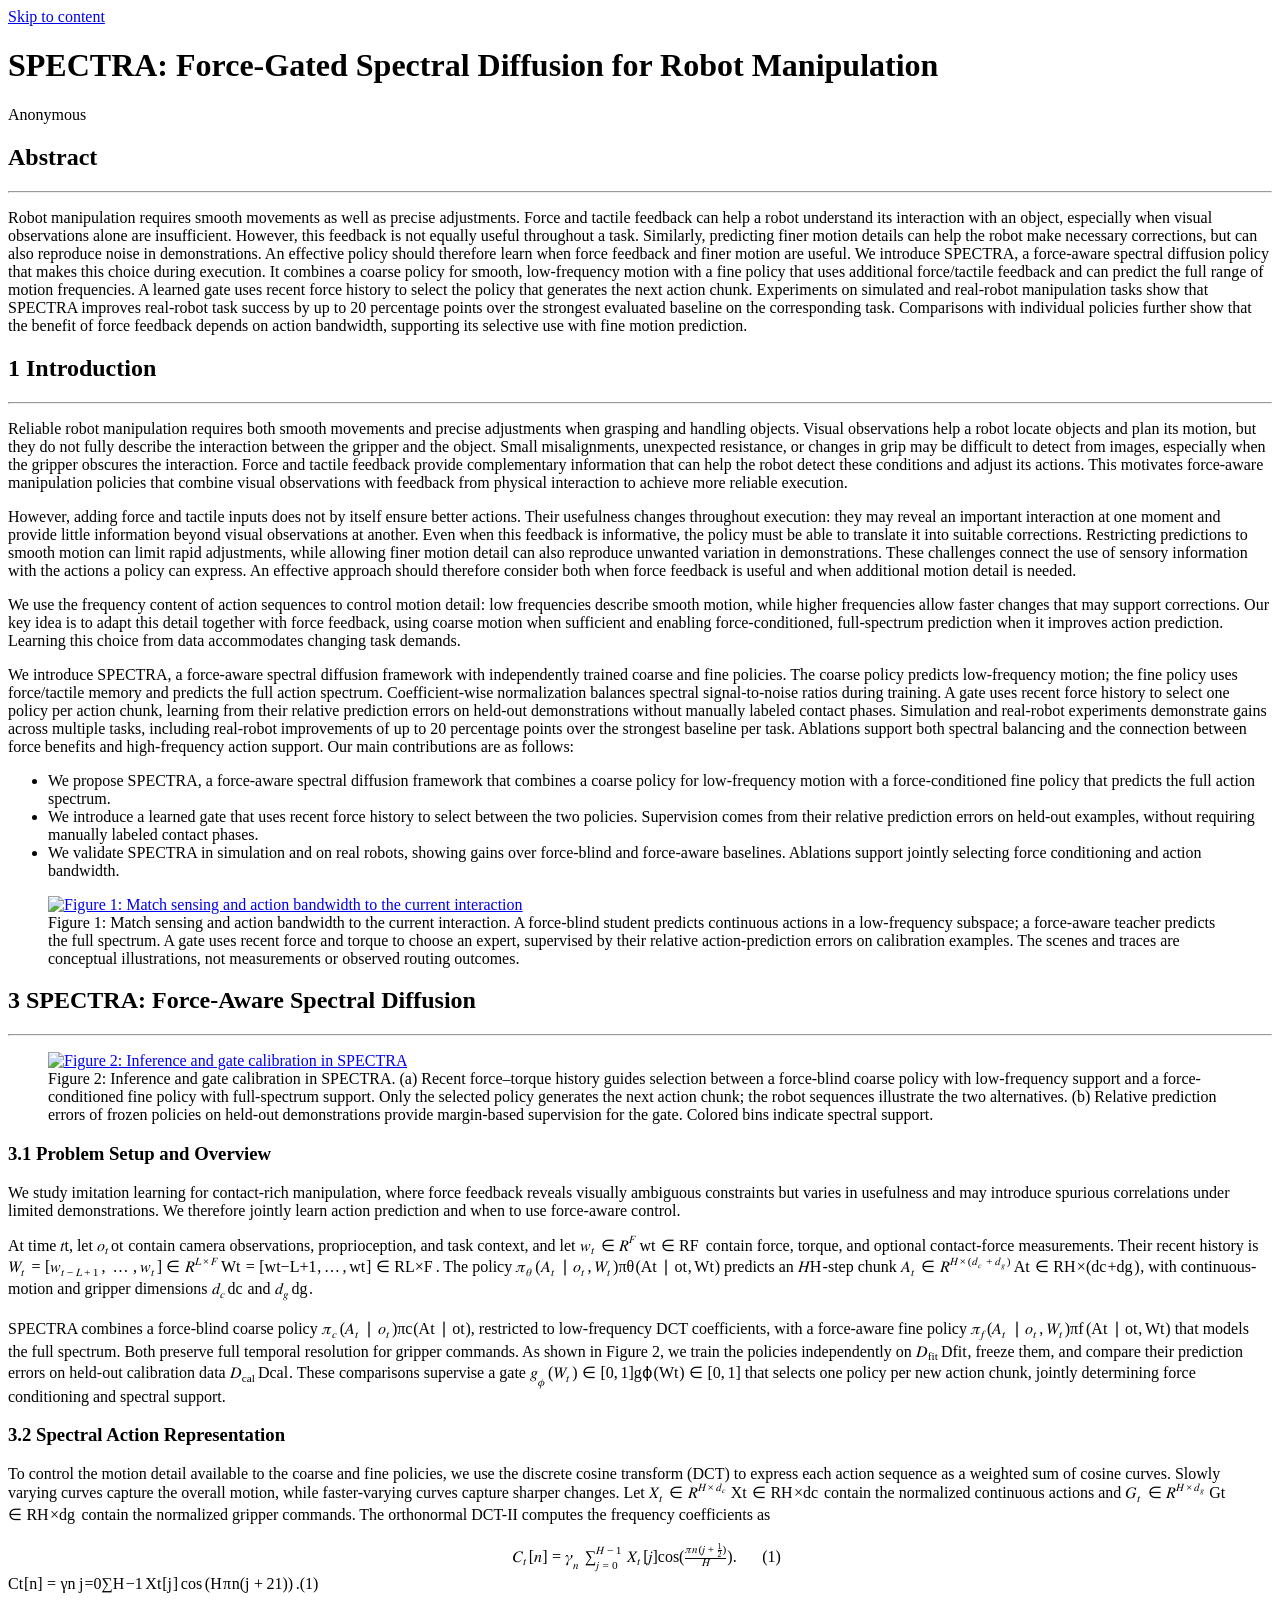
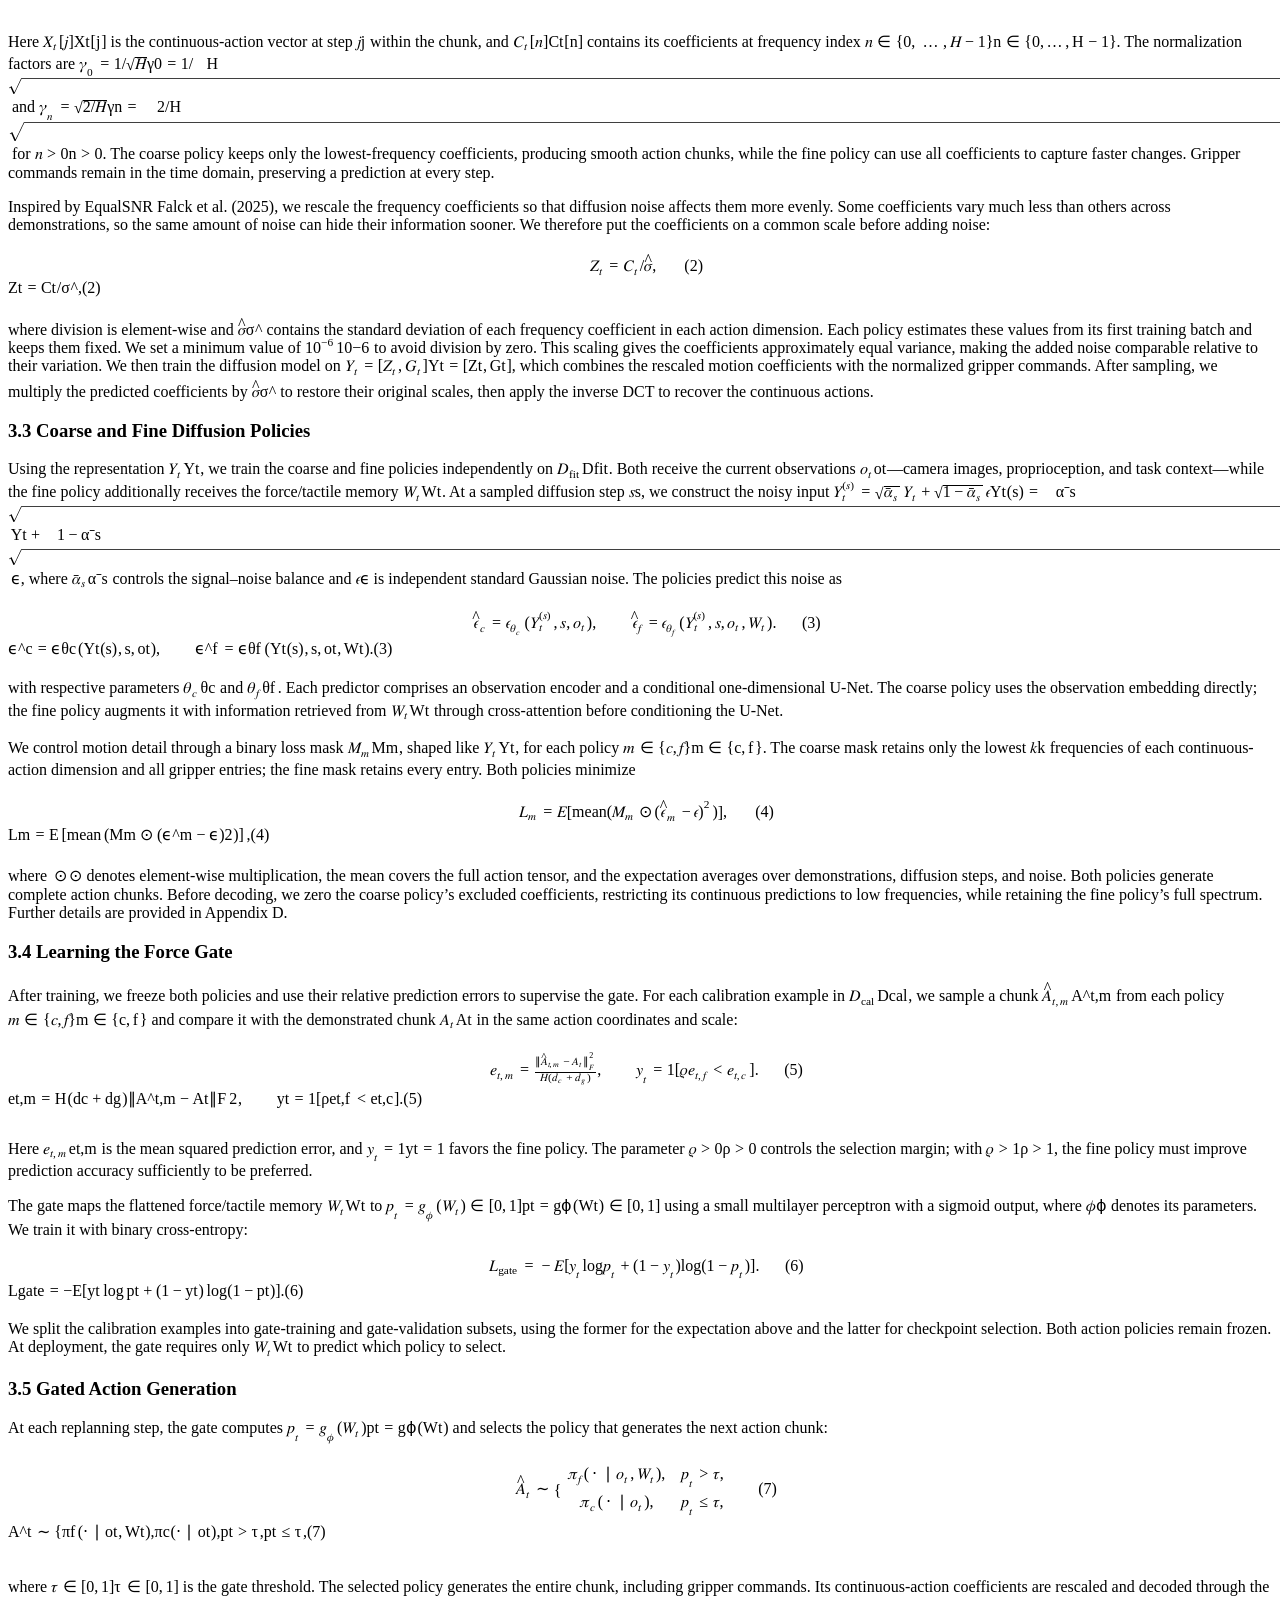
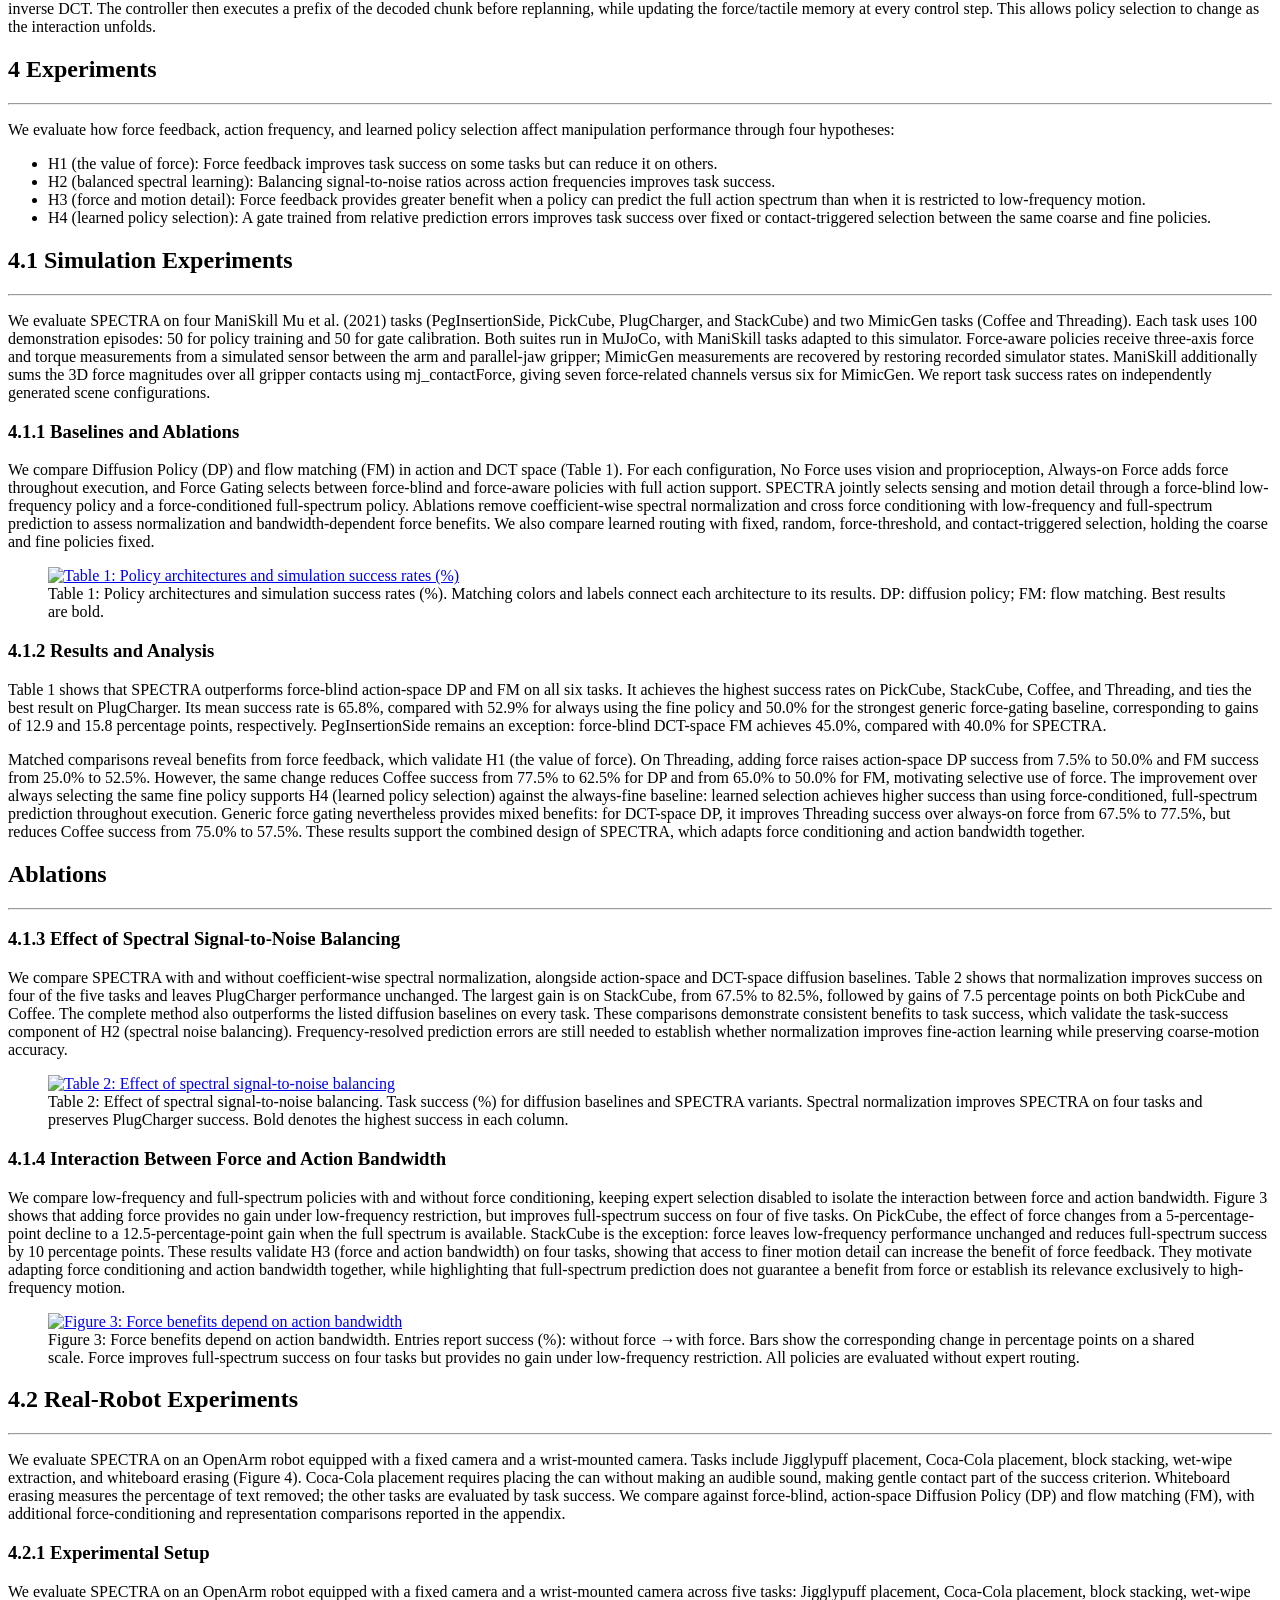
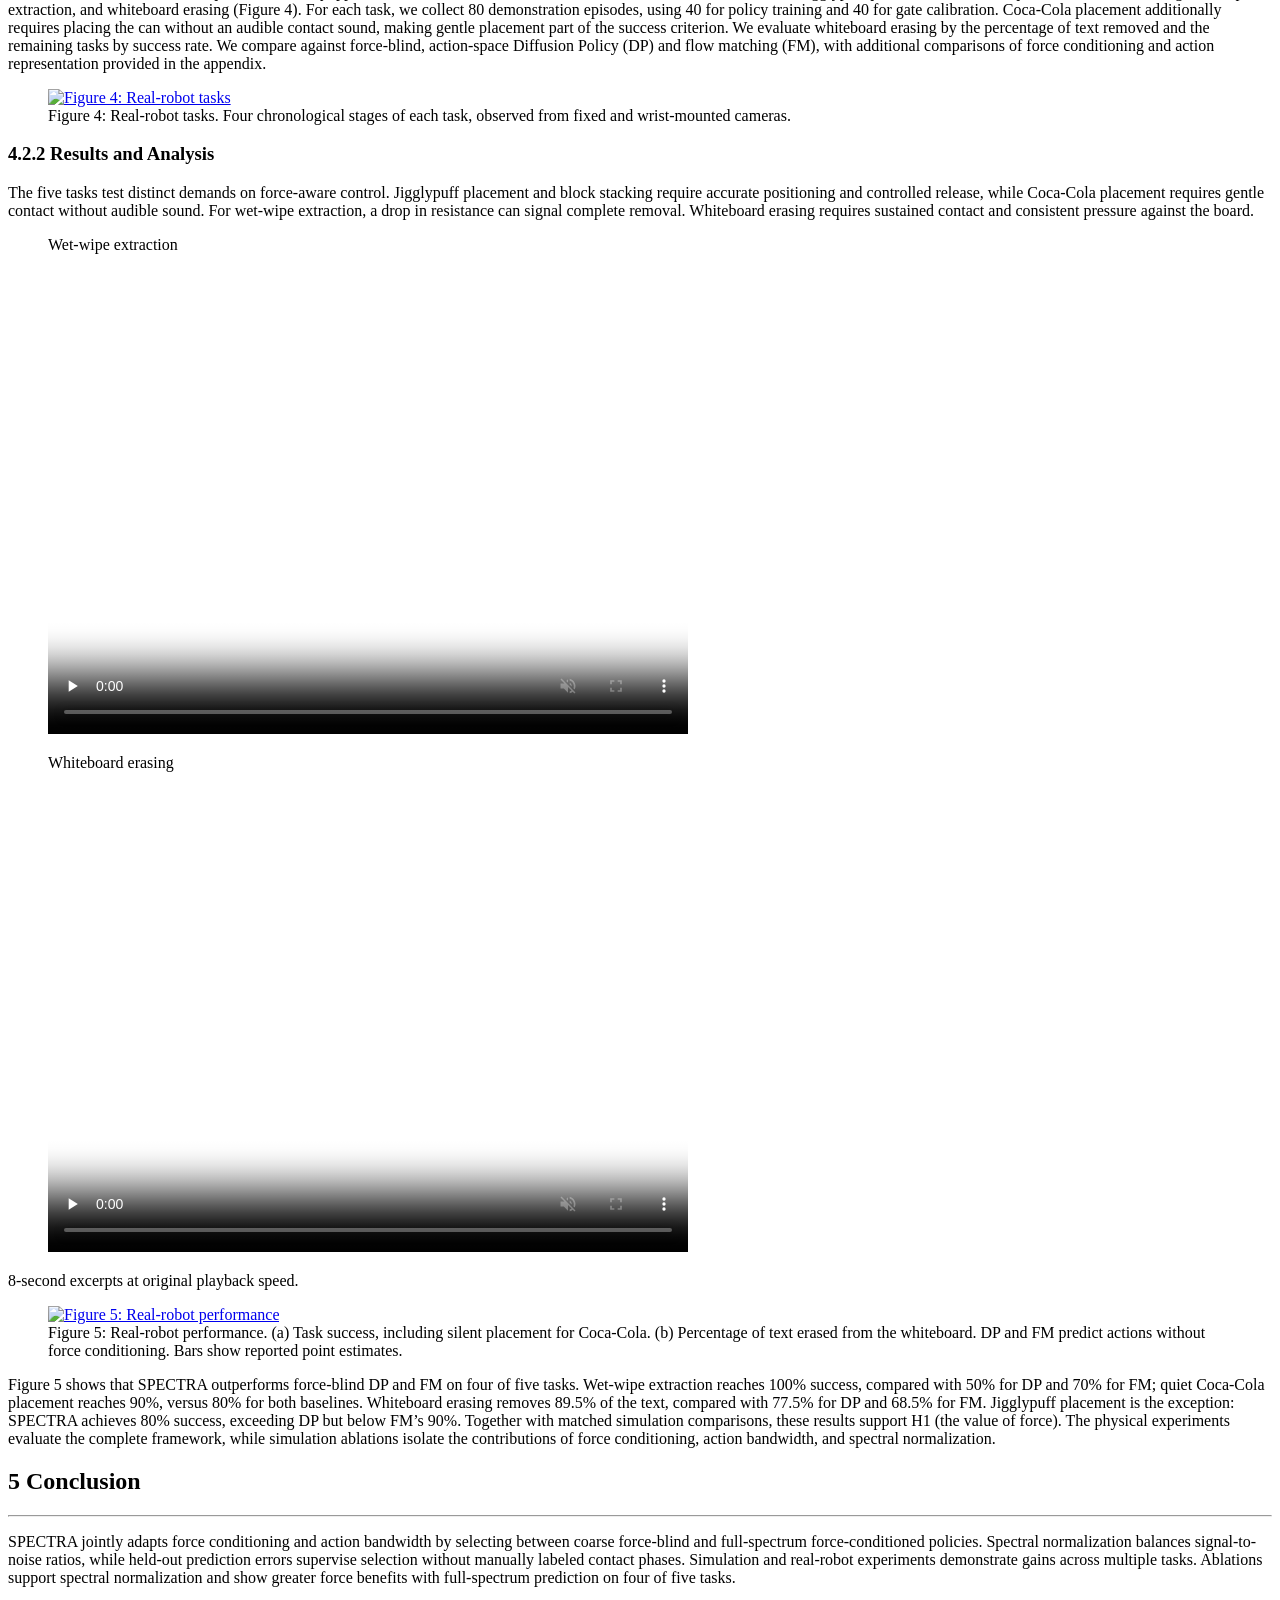
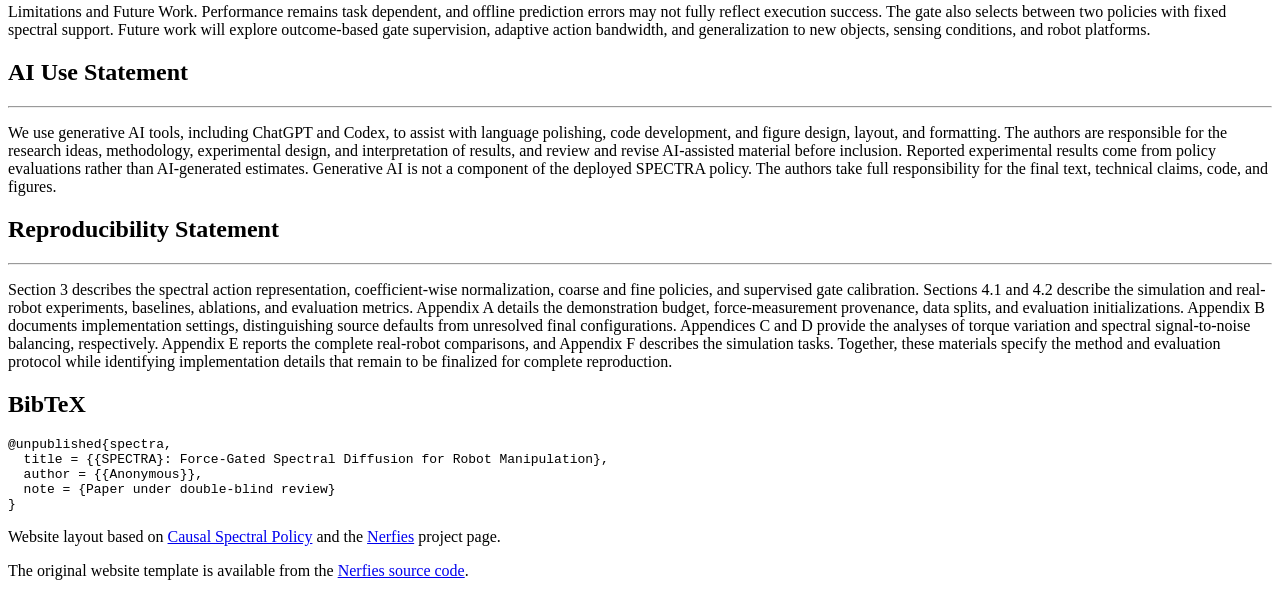
==== commit ada5ebca: "Added videos" ====
--- a/site/index.html
+++ b/site/index.html
@@ -8,6 +8,7 @@
   <title>SPECTRA: Force-Gated Spectral Diffusion for Robot Manipulation</title>
   <link rel="stylesheet" href="static/vendor/katex/katex.min.css">
   <link rel="stylesheet" href="static/style.css">
+  <script defer src="static/videos.js"></script>
 </head>
 <body>
   <a class="skip-link" href="#abstract">Skip to content</a>
@@ -159,6 +160,23 @@
 <figure><a href="static/media/real-robot-tasks.png" aria-label="Figure 4: Real-robot tasks — full size"><img src="static/media/real-robot-tasks.png" width="1188" height="1257" alt="Figure 4: Real-robot tasks" loading="lazy" decoding="async"></a><figcaption>Figure 4: Real-robot tasks. Four chronological stages of each task, observed from fixed and wrist-mounted cameras.</figcaption></figure>
 <h3>4.2.2 Results and Analysis</h3>
 <p>The five tasks test distinct demands on force-aware control. Jigglypuff placement and block stacking require accurate positioning and controlled release, while Coca-Cola placement requires gentle contact without audible sound. For wet-wipe extraction, a drop in resistance can signal complete removal. Whiteboard erasing requires sustained contact and consistent pressure against the board.</p>
+<div class="task-videos" aria-label="Real-robot task excerpts">
+  <figure class="task-video">
+    <figcaption id="wipe-video-title">Wet-wipe extraction</figcaption>
+    <video width="640" height="480" controls muted loop playsinline preload="none" data-play-in-view poster="static/videos/wipe-extraction.jpg" aria-labelledby="wipe-video-title">
+      <source src="static/videos/wipe-extraction.mp4" type="video/mp4">
+      Your browser does not support embedded video.
+    </video>
+  </figure>
+  <figure class="task-video">
+    <figcaption id="whiteboard-video-title">Whiteboard erasing</figcaption>
+    <video width="640" height="480" controls muted loop playsinline preload="none" data-play-in-view poster="static/videos/whiteboard-erasing.jpg" aria-labelledby="whiteboard-video-title">
+      <source src="static/videos/whiteboard-erasing.mp4" type="video/mp4">
+      Your browser does not support embedded video.
+    </video>
+  </figure>
+</div>
+<p class="video-note">8-second excerpts at original playback speed.</p>
 <figure><a href="static/media/real-robot-results.png" aria-label="Figure 5: Real-robot performance — full size"><img src="static/media/real-robot-results.png" width="1188" height="357" alt="Figure 5: Real-robot performance" loading="lazy" decoding="async"></a><figcaption>Figure 5: Real-robot performance. (a) Task success, including silent placement for Coca-Cola. (b) Percentage of text erased from the whiteboard. DP and FM predict actions without force conditioning. Bars show reported point estimates.</figcaption></figure>
 <p>Figure 5 shows that SPECTRA outperforms force-blind DP and FM on four of five tasks. Wet-wipe extraction reaches 100% success, compared with 50% for DP and 70% for FM; quiet Coca-Cola placement reaches 90%, versus 80% for both baselines. Whiteboard erasing removes 89.5% of the text, compared with 77.5% for DP and 68.5% for FM. Jigglypuff placement is the exception: SPECTRA achieves 80% success, exceeding DP but below FM’s 90%. Together with matched simulation comparisons, these results support H1 (the value of force). The physical experiments evaluate the complete framework, while simulation ablations isolate the contributions of force conditioning, action bandwidth, and spectral normalization.</p>
 </div>
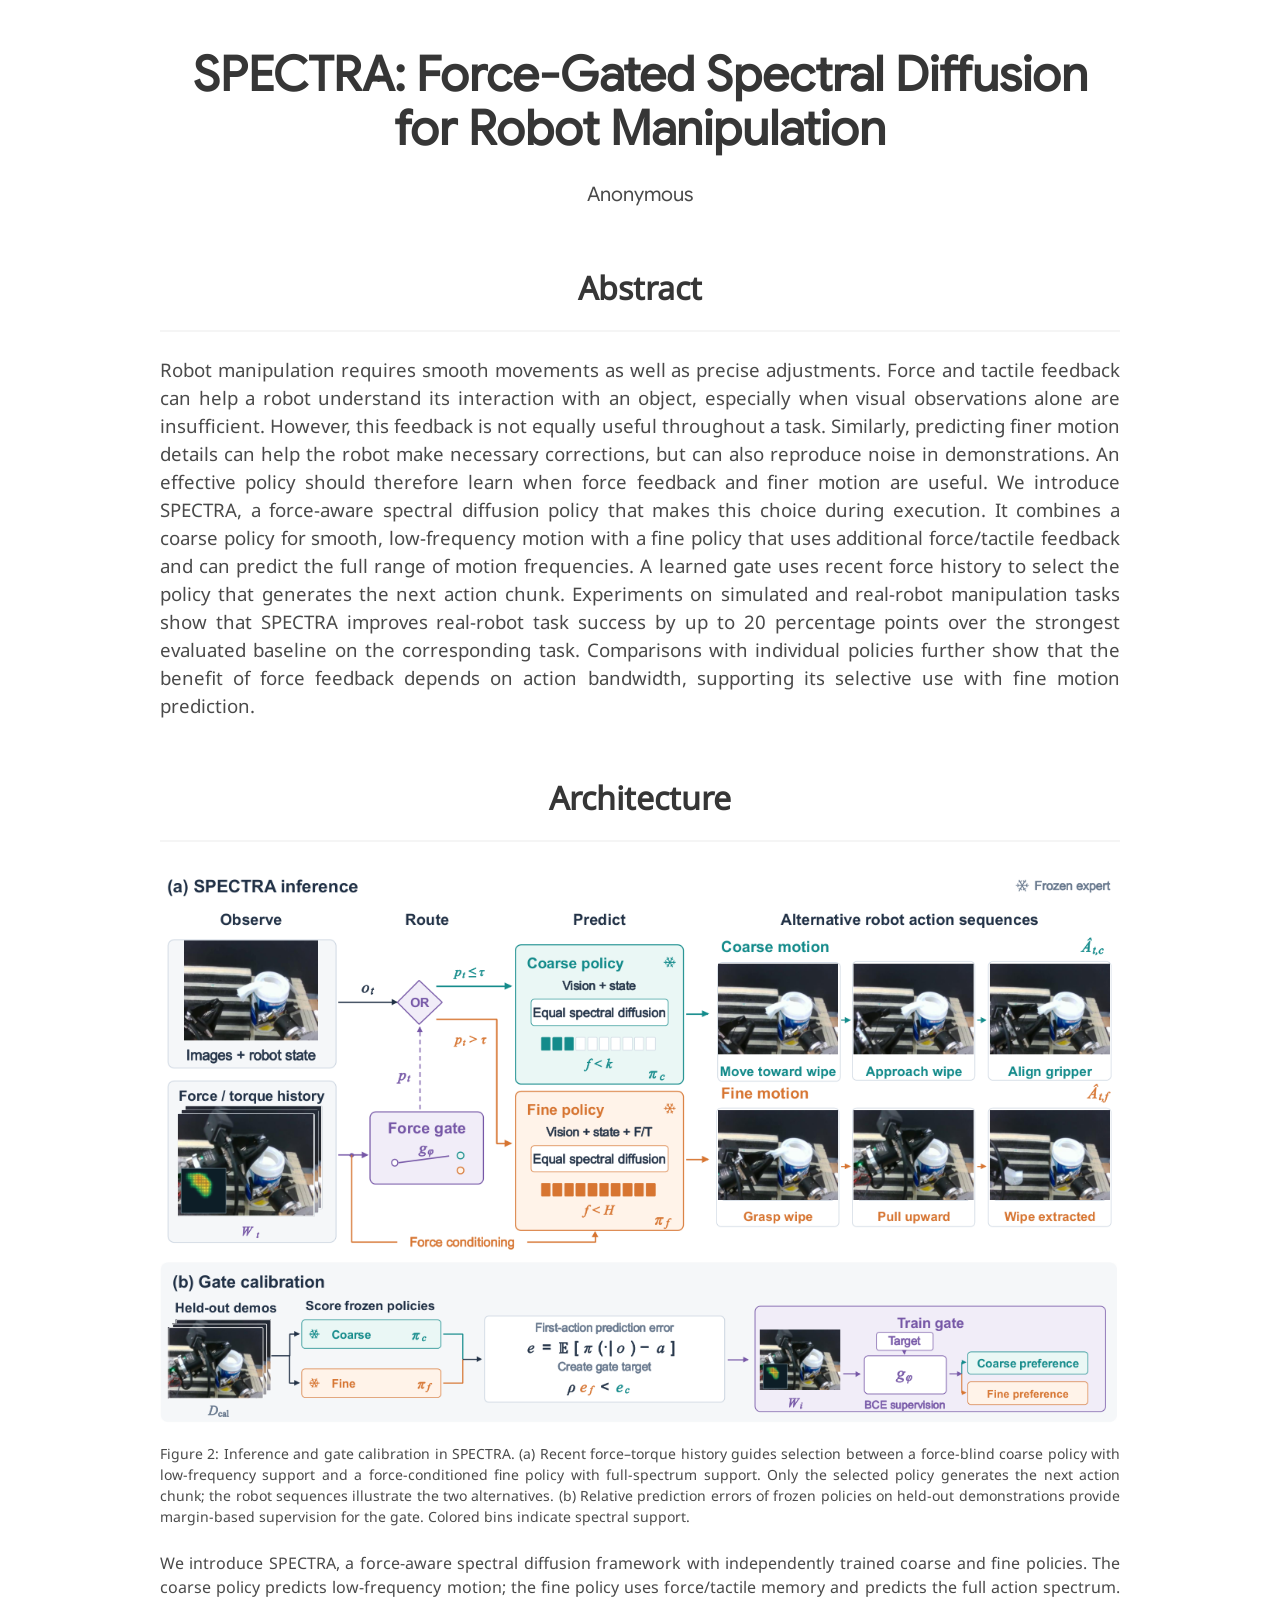
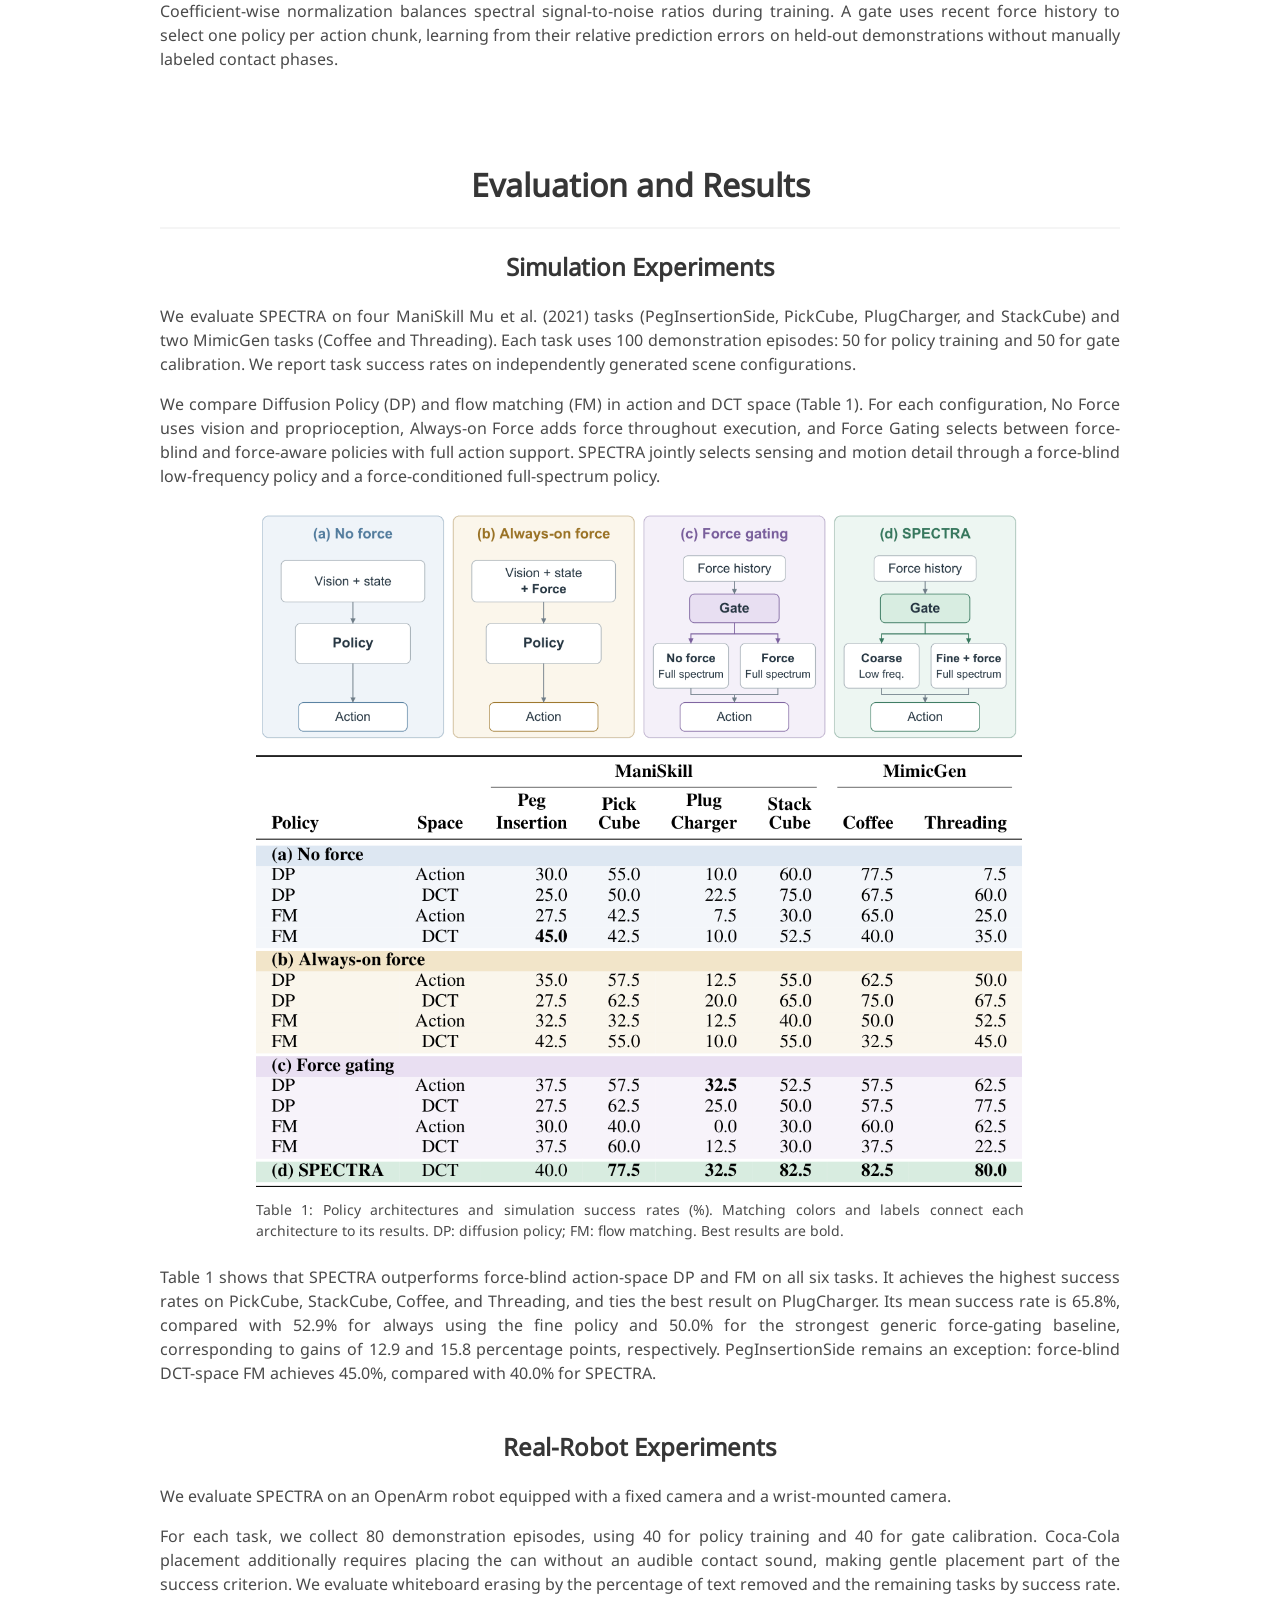
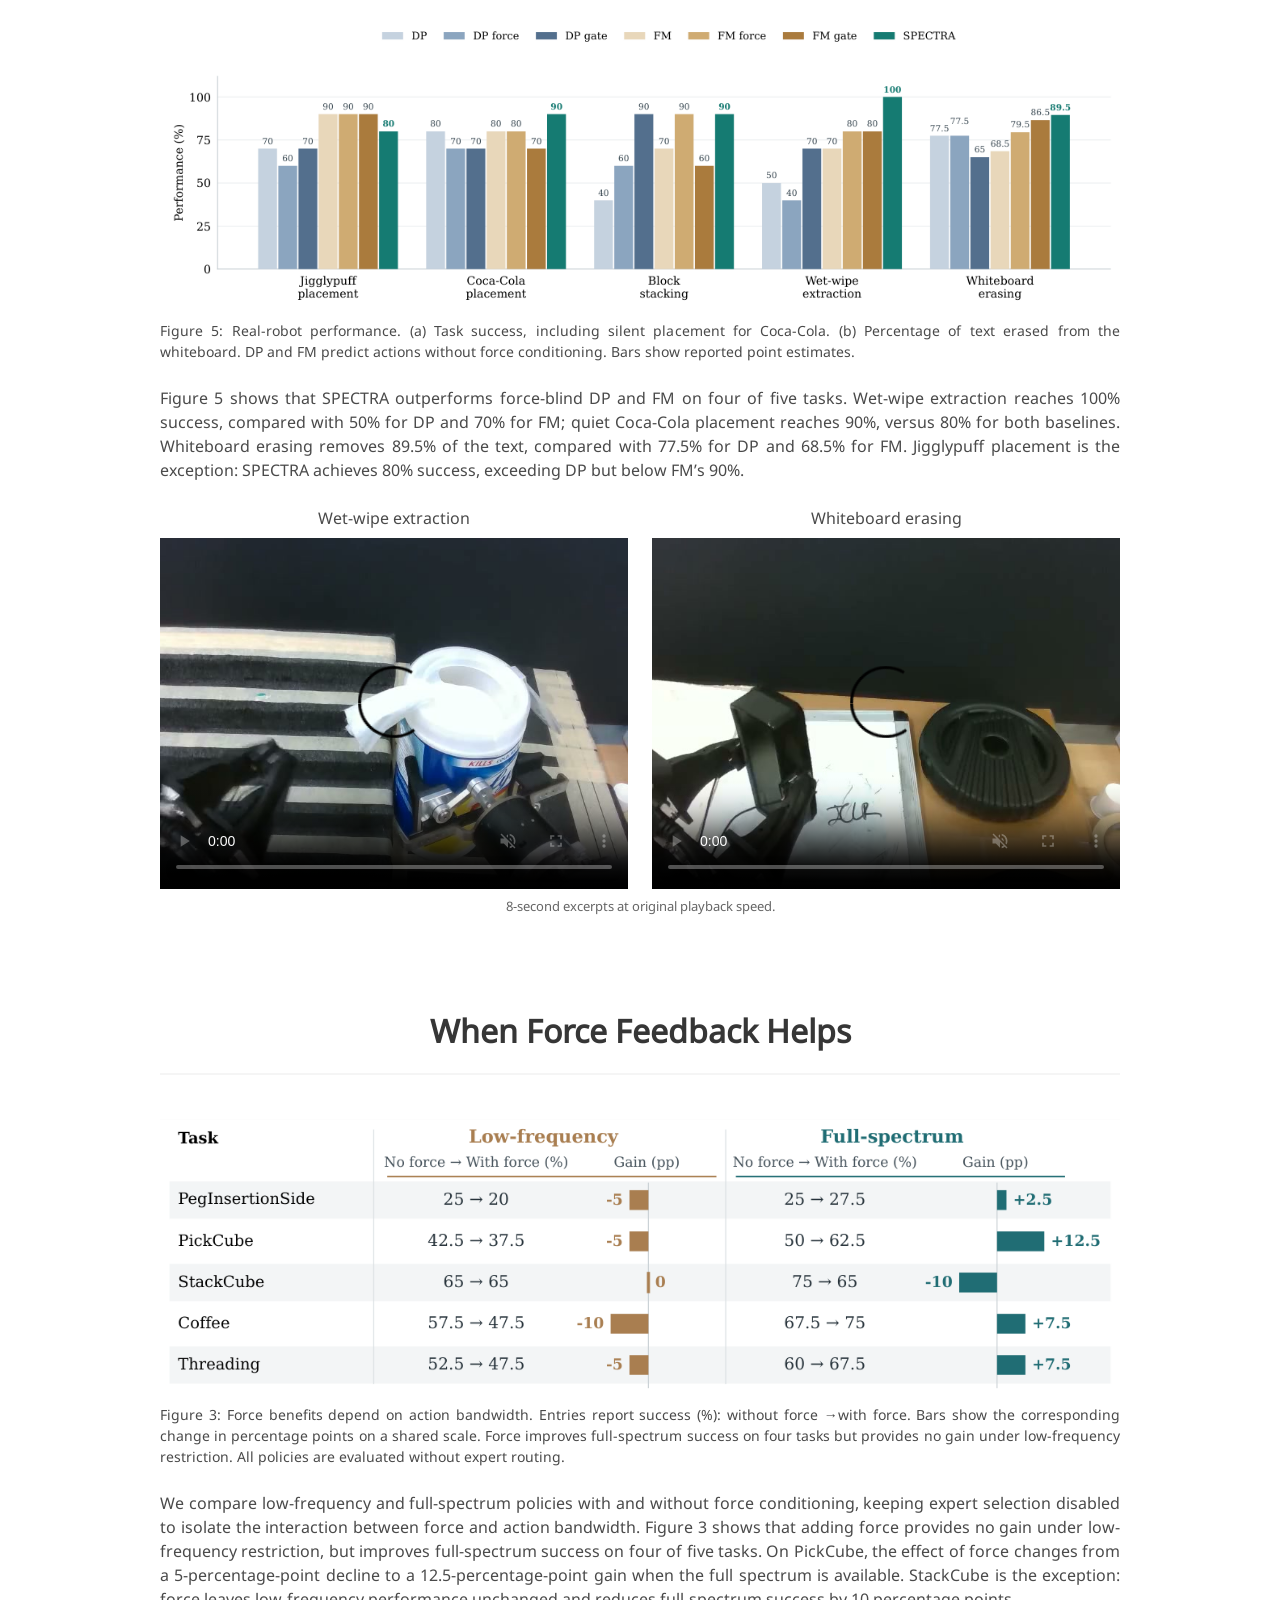
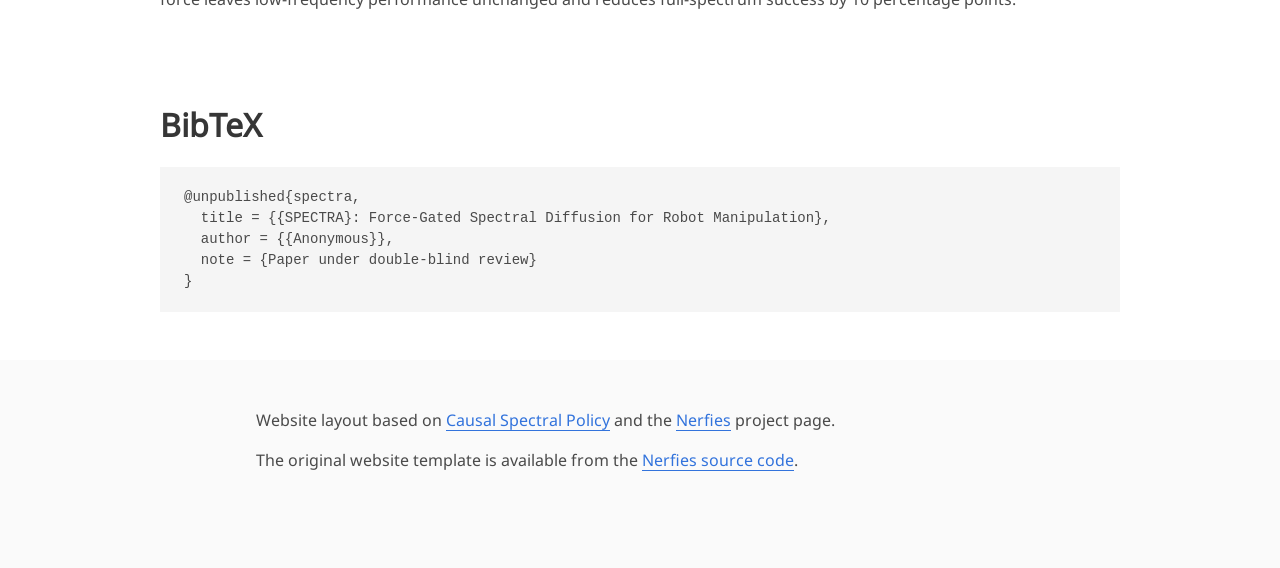
==== commit c4806578: "Focus project page on key contributions and results" ====
--- a/site/index.html
+++ b/site/index.html
@@ -6,7 +6,6 @@
   <meta name="description" content="SPECTRA: Force-Gated Spectral Diffusion for Robot Manipulation. Anonymous.">
   <meta name="referrer" content="no-referrer">
   <title>SPECTRA: Force-Gated Spectral Diffusion for Robot Manipulation</title>
-  <link rel="stylesheet" href="static/vendor/katex/katex.min.css">
   <link rel="stylesheet" href="static/style.css">
   <script defer src="static/videos.js"></script>
 </head>
@@ -23,143 +22,29 @@
 <p>Robot manipulation requires smooth movements as well as precise adjustments. Force and tactile feedback can help a robot understand its interaction with an object, especially when visual observations alone are insufficient. However, this feedback is not equally useful throughout a task. Similarly, predicting finer motion details can help the robot make necessary corrections, but can also reproduce noise in demonstrations. An effective policy should therefore learn when force feedback and finer motion are useful. We introduce SPECTRA, a force-aware spectral diffusion policy that makes this choice during execution. It combines a coarse policy for smooth, low-frequency motion with a fine policy that uses additional force/tactile feedback and can predict the full range of motion frequencies. A learned gate uses recent force history to select the policy that generates the next action chunk. Experiments on simulated and real-robot manipulation tasks show that SPECTRA improves real-robot task success by up to 20 percentage points over the strongest evaluated baseline on the corresponding task. Comparisons with individual policies further show that the benefit of force feedback depends on action bandwidth, supporting its selective use with fine motion prediction.</p>
 </div>
 </section>
-<section id="introduction" aria-labelledby="introduction-title">
-<h2 id="introduction-title">1 Introduction</h2><hr>
-<div class="section-body">
-<p>Reliable robot manipulation requires both smooth movements and precise adjustments when grasping and handling objects. Visual observations help a robot locate objects and plan its motion, but they do not fully describe the interaction between the gripper and the object. Small misalignments, unexpected resistance, or changes in grip may be difficult to detect from images, especially when the gripper obscures the interaction. Force and tactile feedback provide complementary information that can help the robot detect these conditions and adjust its actions. This motivates force-aware manipulation policies that combine visual observations with feedback from physical interaction to achieve more reliable execution.</p>
-<p>However, adding force and tactile inputs does not by itself ensure better actions. Their usefulness changes throughout execution: they may reveal an important interaction at one moment and provide little information beyond visual observations at another. Even when this feedback is informative, the policy must be able to translate it into suitable corrections. Restricting predictions to smooth motion can limit rapid adjustments, while allowing finer motion detail can also reproduce unwanted variation in demonstrations. These challenges connect the use of sensory information with the actions a policy can express. An effective approach should therefore consider both when force feedback is useful and when additional motion detail is needed.</p>
-<p>We use the frequency content of action sequences to control motion detail: low frequencies describe smooth motion, while higher frequencies allow faster changes that may support corrections. Our key idea is to adapt this detail together with force feedback, using coarse motion when sufficient and enabling force-conditioned, full-spectrum prediction when it improves action prediction. Learning this choice from data accommodates changing task demands.</p>
-<p>We introduce SPECTRA, a force-aware spectral diffusion framework with independently trained coarse and fine policies. The coarse policy predicts low-frequency motion; the fine policy uses force/tactile memory and predicts the full action spectrum. Coefficient-wise normalization balances spectral signal-to-noise ratios during training. A gate uses recent force history to select one policy per action chunk, learning from their relative prediction errors on held-out demonstrations without manually labeled contact phases. Simulation and real-robot experiments demonstrate gains across multiple tasks, including real-robot improvements of up to 20 percentage points over the strongest baseline per task. Ablations support both spectral balancing and the connection between force benefits and high-frequency action support. Our main contributions are as follows:</p>
-<ul>
-<li>We propose SPECTRA, a force-aware spectral diffusion framework that combines a coarse policy for low-frequency motion with a force-conditioned fine policy that predicts the full action spectrum.</li>
-<li>We introduce a learned gate that uses recent force history to select between the two policies. Supervision comes from their relative prediction errors on held-out examples, without requiring manually labeled contact phases.</li>
-<li>We validate SPECTRA in simulation and on real robots, showing gains over force-blind and force-aware baselines. Ablations support jointly selecting force conditioning and action bandwidth.</li>
-</ul>
-<figure><a href="static/media/overview.png" aria-label="Figure 1: Match sensing and action bandwidth to the current interaction — full size"><img src="static/media/overview.png" width="1188" height="441" alt="Figure 1: Match sensing and action bandwidth to the current interaction" loading="lazy" decoding="async"></a><figcaption>Figure 1: Match sensing and action bandwidth to the current interaction. A force-blind student predicts continuous actions in a low-frequency subspace; a force-aware teacher predicts the full spectrum. A gate uses recent force and torque to choose an expert, supervised by their relative action-prediction errors on calibration examples. The scenes and traces are conceptual illustrations, not measurements or observed routing outcomes.</figcaption></figure>
-</div>
-</section>
 <section id="architecture" aria-labelledby="architecture-title">
-<h2 id="architecture-title">3 SPECTRA: Force-Aware Spectral Diffusion</h2><hr>
+<h2 id="architecture-title">Architecture</h2><hr>
 <div class="section-body">
 <figure><a href="static/media/architecture.png" aria-label="Figure 2: Inference and gate calibration in SPECTRA — full size"><img src="static/media/architecture.png" width="1239" height="729" alt="Figure 2: Inference and gate calibration in SPECTRA" loading="lazy" decoding="async"></a><figcaption>Figure 2: Inference and gate calibration in SPECTRA. (a) Recent force–torque history guides selection between a force-blind coarse policy with low-frequency support and a force-conditioned fine policy with full-spectrum support. Only the selected policy generates the next action chunk; the robot sequences illustrate the two alternatives. (b) Relative prediction errors of frozen policies on held-out demonstrations provide margin-based supervision for the gate. Colored bins indicate spectral support.</figcaption></figure>
-<h3>3.1 Problem Setup and Overview</h3>
-<p>We study imitation learning for contact-rich manipulation, where force feedback reveals visually ambiguous constraints but varies in usefulness and may introduce spurious correlations under limited demonstrations. We therefore jointly learn action prediction and when to use force-aware control.</p>
-<p>At time <span class="katex"><span class="katex-mathml"><math xmlns="http://www.w3.org/1998/Math/MathML"><semantics><mrow><mi>t</mi></mrow><annotation encoding="application/x-tex">t</annotation></semantics></math></span><span class="katex-html" aria-hidden="true"><span class="katex-base"><span class="katex-strut" style="height:0.6151em;"></span><span class="mord mathnormal">t</span></span></span></span>, let <span class="katex"><span class="katex-mathml"><math xmlns="http://www.w3.org/1998/Math/MathML"><semantics><mrow><msub><mi>o</mi><mi>t</mi></msub></mrow><annotation encoding="application/x-tex">o_t</annotation></semantics></math></span><span class="katex-html" aria-hidden="true"><span class="katex-base"><span class="katex-strut" style="height:0.5806em;vertical-align:-0.15em;"></span><span class="mord"><span class="mord mathnormal">o</span><span class="msupsub"><span class="vlist-t vlist-t2"><span class="vlist-r"><span class="vlist" style="height:0.2806em;"><span style="top:-2.55em;margin-left:0em;margin-right:0.05em;"><span class="pstrut" style="height:2.7em;"></span><span class="katex-sizing reset-size6 size3 mtight"><span class="mord mathnormal mtight">t</span></span></span></span><span class="vlist-s">​</span></span><span class="vlist-r"><span class="vlist" style="height:0.15em;"><span></span></span></span></span></span></span></span></span></span> contain camera observations, proprioception, and task context, and let <span class="katex"><span class="katex-mathml"><math xmlns="http://www.w3.org/1998/Math/MathML"><semantics><mrow><msub><mi>w</mi><mi>t</mi></msub><mo>∈</mo><msup><mi mathvariant="double-struck">R</mi><mi>F</mi></msup></mrow><annotation encoding="application/x-tex">w_t\in\mathbb{R}^{F}</annotation></semantics></math></span><span class="katex-html" aria-hidden="true"><span class="katex-base"><span class="katex-strut" style="height:0.6891em;vertical-align:-0.15em;"></span><span class="mord"><span class="mord mathnormal" style="margin-right:0.0269em;">w</span><span class="msupsub"><span class="vlist-t vlist-t2"><span class="vlist-r"><span class="vlist" style="height:0.2806em;"><span style="top:-2.55em;margin-left:-0.0269em;margin-right:0.05em;"><span class="pstrut" style="height:2.7em;"></span><span class="katex-sizing reset-size6 size3 mtight"><span class="mord mathnormal mtight">t</span></span></span></span><span class="vlist-s">​</span></span><span class="vlist-r"><span class="vlist" style="height:0.15em;"><span></span></span></span></span></span></span><span class="mspace" style="margin-right:0.2778em;"></span><span class="mrel">∈</span><span class="mspace" style="margin-right:0.2778em;"></span></span><span class="katex-base"><span class="katex-strut" style="height:0.8413em;"></span><span class="mord"><span class="mord mathbb">R</span><span class="msupsub"><span class="vlist-t"><span class="vlist-r"><span class="vlist" style="height:0.8413em;"><span style="top:-3.063em;margin-right:0.05em;"><span class="pstrut" style="height:2.7em;"></span><span class="katex-sizing reset-size6 size3 mtight"><span class="mord mtight"><span class="mord mathnormal mtight" style="margin-right:0.1389em;">F</span></span></span></span></span></span></span></span></span></span></span></span> contain force, torque, and optional contact-force measurements. Their recent history is <span class="katex"><span class="katex-mathml"><math xmlns="http://www.w3.org/1998/Math/MathML"><semantics><mrow><msub><mi>W</mi><mi>t</mi></msub><mo>=</mo><mo stretchy="false">[</mo><msub><mi>w</mi><mrow><mi>t</mi><mo>−</mo><mi>L</mi><mo>+</mo><mn>1</mn></mrow></msub><mo separator="true">,</mo><mo>…</mo><mo separator="true">,</mo><msub><mi>w</mi><mi>t</mi></msub><mo stretchy="false">]</mo><mo>∈</mo><msup><mi mathvariant="double-struck">R</mi><mrow><mi>L</mi><mo>×</mo><mi>F</mi></mrow></msup></mrow><annotation encoding="application/x-tex">W_t=[w_{t-L+1},\ldots,w_t]\in\mathbb{R}^{L\times F}</annotation></semantics></math></span><span class="katex-html" aria-hidden="true"><span class="katex-base"><span class="katex-strut" style="height:0.8333em;vertical-align:-0.15em;"></span><span class="mord"><span class="mord mathnormal" style="margin-right:0.1389em;">W</span><span class="msupsub"><span class="vlist-t vlist-t2"><span class="vlist-r"><span class="vlist" style="height:0.2806em;"><span style="top:-2.55em;margin-left:-0.1389em;margin-right:0.05em;"><span class="pstrut" style="height:2.7em;"></span><span class="katex-sizing reset-size6 size3 mtight"><span class="mord mathnormal mtight">t</span></span></span></span><span class="vlist-s">​</span></span><span class="vlist-r"><span class="vlist" style="height:0.15em;"><span></span></span></span></span></span></span><span class="mspace" style="margin-right:0.2778em;"></span><span class="mrel">=</span><span class="mspace" style="margin-right:0.2778em;"></span></span><span class="katex-base"><span class="katex-strut" style="height:1em;vertical-align:-0.25em;"></span><span class="mopen">[</span><span class="mord"><span class="mord mathnormal" style="margin-right:0.0269em;">w</span><span class="msupsub"><span class="vlist-t vlist-t2"><span class="vlist-r"><span class="vlist" style="height:0.3283em;"><span style="top:-2.55em;margin-left:-0.0269em;margin-right:0.05em;"><span class="pstrut" style="height:2.7em;"></span><span class="katex-sizing reset-size6 size3 mtight"><span class="mord mtight"><span class="mord mathnormal mtight">t</span><span class="mbin mtight">−</span><span class="mord mathnormal mtight">L</span><span class="mbin mtight">+</span><span class="mord mtight">1</span></span></span></span></span><span class="vlist-s">​</span></span><span class="vlist-r"><span class="vlist" style="height:0.2083em;"><span></span></span></span></span></span></span><span class="mpunct">,</span><span class="mspace" style="margin-right:0.1667em;"></span><span class="minner">…</span><span class="mspace" style="margin-right:0.1667em;"></span><span class="mpunct">,</span><span class="mspace" style="margin-right:0.1667em;"></span><span class="mord"><span class="mord mathnormal" style="margin-right:0.0269em;">w</span><span class="msupsub"><span class="vlist-t vlist-t2"><span class="vlist-r"><span class="vlist" style="height:0.2806em;"><span style="top:-2.55em;margin-left:-0.0269em;margin-right:0.05em;"><span class="pstrut" style="height:2.7em;"></span><span class="katex-sizing reset-size6 size3 mtight"><span class="mord mathnormal mtight">t</span></span></span></span><span class="vlist-s">​</span></span><span class="vlist-r"><span class="vlist" style="height:0.15em;"><span></span></span></span></span></span></span><span class="mclose">]</span><span class="mspace" style="margin-right:0.2778em;"></span><span class="mrel">∈</span><span class="mspace" style="margin-right:0.2778em;"></span></span><span class="katex-base"><span class="katex-strut" style="height:0.8413em;"></span><span class="mord"><span class="mord mathbb">R</span><span class="msupsub"><span class="vlist-t"><span class="vlist-r"><span class="vlist" style="height:0.8413em;"><span style="top:-3.063em;margin-right:0.05em;"><span class="pstrut" style="height:2.7em;"></span><span class="katex-sizing reset-size6 size3 mtight"><span class="mord mtight"><span class="mord mathnormal mtight">L</span><span class="mbin mtight">×</span><span class="mord mathnormal mtight" style="margin-right:0.1389em;">F</span></span></span></span></span></span></span></span></span></span></span></span>. The policy <span class="katex"><span class="katex-mathml"><math xmlns="http://www.w3.org/1998/Math/MathML"><semantics><mrow><msub><mi>π</mi><mi>θ</mi></msub><mo stretchy="false">(</mo><msub><mi>A</mi><mi>t</mi></msub><mo>∣</mo><msub><mi>o</mi><mi>t</mi></msub><mo separator="true">,</mo><msub><mi>W</mi><mi>t</mi></msub><mo stretchy="false">)</mo></mrow><annotation encoding="application/x-tex">\pi_\theta(A_t\mid o_t,W_t)</annotation></semantics></math></span><span class="katex-html" aria-hidden="true"><span class="katex-base"><span class="katex-strut" style="height:1em;vertical-align:-0.25em;"></span><span class="mord"><span class="mord mathnormal" style="margin-right:0.0359em;">π</span><span class="msupsub"><span class="vlist-t vlist-t2"><span class="vlist-r"><span class="vlist" style="height:0.3361em;"><span style="top:-2.55em;margin-left:-0.0359em;margin-right:0.05em;"><span class="pstrut" style="height:2.7em;"></span><span class="katex-sizing reset-size6 size3 mtight"><span class="mord mathnormal mtight" style="margin-right:0.0278em;">θ</span></span></span></span><span class="vlist-s">​</span></span><span class="vlist-r"><span class="vlist" style="height:0.15em;"><span></span></span></span></span></span></span><span class="mopen">(</span><span class="mord"><span class="mord mathnormal">A</span><span class="msupsub"><span class="vlist-t vlist-t2"><span class="vlist-r"><span class="vlist" style="height:0.2806em;"><span style="top:-2.55em;margin-left:0em;margin-right:0.05em;"><span class="pstrut" style="height:2.7em;"></span><span class="katex-sizing reset-size6 size3 mtight"><span class="mord mathnormal mtight">t</span></span></span></span><span class="vlist-s">​</span></span><span class="vlist-r"><span class="vlist" style="height:0.15em;"><span></span></span></span></span></span></span><span class="mspace" style="margin-right:0.2778em;"></span><span class="mrel">∣</span><span class="mspace" style="margin-right:0.2778em;"></span></span><span class="katex-base"><span class="katex-strut" style="height:1em;vertical-align:-0.25em;"></span><span class="mord"><span class="mord mathnormal">o</span><span class="msupsub"><span class="vlist-t vlist-t2"><span class="vlist-r"><span class="vlist" style="height:0.2806em;"><span style="top:-2.55em;margin-left:0em;margin-right:0.05em;"><span class="pstrut" style="height:2.7em;"></span><span class="katex-sizing reset-size6 size3 mtight"><span class="mord mathnormal mtight">t</span></span></span></span><span class="vlist-s">​</span></span><span class="vlist-r"><span class="vlist" style="height:0.15em;"><span></span></span></span></span></span></span><span class="mpunct">,</span><span class="mspace" style="margin-right:0.1667em;"></span><span class="mord"><span class="mord mathnormal" style="margin-right:0.1389em;">W</span><span class="msupsub"><span class="vlist-t vlist-t2"><span class="vlist-r"><span class="vlist" style="height:0.2806em;"><span style="top:-2.55em;margin-left:-0.1389em;margin-right:0.05em;"><span class="pstrut" style="height:2.7em;"></span><span class="katex-sizing reset-size6 size3 mtight"><span class="mord mathnormal mtight">t</span></span></span></span><span class="vlist-s">​</span></span><span class="vlist-r"><span class="vlist" style="height:0.15em;"><span></span></span></span></span></span></span><span class="mclose">)</span></span></span></span> predicts an <span class="katex"><span class="katex-mathml"><math xmlns="http://www.w3.org/1998/Math/MathML"><semantics><mrow><mi>H</mi></mrow><annotation encoding="application/x-tex">H</annotation></semantics></math></span><span class="katex-html" aria-hidden="true"><span class="katex-base"><span class="katex-strut" style="height:0.6833em;"></span><span class="mord mathnormal" style="margin-right:0.0813em;">H</span></span></span></span>-step chunk <span class="katex"><span class="katex-mathml"><math xmlns="http://www.w3.org/1998/Math/MathML"><semantics><mrow><msub><mi>A</mi><mi>t</mi></msub><mo>∈</mo><msup><mi mathvariant="double-struck">R</mi><mrow><mi>H</mi><mo>×</mo><mo stretchy="false">(</mo><msub><mi>d</mi><mi>c</mi></msub><mo>+</mo><msub><mi>d</mi><mi>g</mi></msub><mo stretchy="false">)</mo></mrow></msup></mrow><annotation encoding="application/x-tex">A_t\in\mathbb{R}^{H\times(d_c+d_g)}</annotation></semantics></math></span><span class="katex-html" aria-hidden="true"><span class="katex-base"><span class="katex-strut" style="height:0.8333em;vertical-align:-0.15em;"></span><span class="mord"><span class="mord mathnormal">A</span><span class="msupsub"><span class="vlist-t vlist-t2"><span class="vlist-r"><span class="vlist" style="height:0.2806em;"><span style="top:-2.55em;margin-left:0em;margin-right:0.05em;"><span class="pstrut" style="height:2.7em;"></span><span class="katex-sizing reset-size6 size3 mtight"><span class="mord mathnormal mtight">t</span></span></span></span><span class="vlist-s">​</span></span><span class="vlist-r"><span class="vlist" style="height:0.15em;"><span></span></span></span></span></span></span><span class="mspace" style="margin-right:0.2778em;"></span><span class="mrel">∈</span><span class="mspace" style="margin-right:0.2778em;"></span></span><span class="katex-base"><span class="katex-strut" style="height:0.888em;"></span><span class="mord"><span class="mord mathbb">R</span><span class="msupsub"><span class="vlist-t"><span class="vlist-r"><span class="vlist" style="height:0.888em;"><span style="top:-3.063em;margin-right:0.05em;"><span class="pstrut" style="height:2.7em;"></span><span class="katex-sizing reset-size6 size3 mtight"><span class="mord mtight"><span class="mord mathnormal mtight" style="margin-right:0.0813em;">H</span><span class="mbin mtight">×</span><span class="mopen mtight">(</span><span class="mord mtight"><span class="mord mathnormal mtight">d</span><span class="msupsub"><span class="vlist-t vlist-t2"><span class="vlist-r"><span class="vlist" style="height:0.1645em;"><span style="top:-2.357em;margin-left:0em;margin-right:0.0714em;"><span class="pstrut" style="height:2.5em;"></span><span class="katex-sizing reset-size3 size1 mtight"><span class="mord mathnormal mtight">c</span></span></span></span><span class="vlist-s">​</span></span><span class="vlist-r"><span class="vlist" style="height:0.143em;"><span></span></span></span></span></span></span><span class="mbin mtight">+</span><span class="mord mtight"><span class="mord mathnormal mtight">d</span><span class="msupsub"><span class="vlist-t vlist-t2"><span class="vlist-r"><span class="vlist" style="height:0.1645em;"><span style="top:-2.357em;margin-left:0em;margin-right:0.0714em;"><span class="pstrut" style="height:2.5em;"></span><span class="katex-sizing reset-size3 size1 mtight"><span class="mord mathnormal mtight" style="margin-right:0.0359em;">g</span></span></span></span><span class="vlist-s">​</span></span><span class="vlist-r"><span class="vlist" style="height:0.2819em;"><span></span></span></span></span></span></span><span class="mclose mtight">)</span></span></span></span></span></span></span></span></span></span></span></span>, with continuous-motion and gripper dimensions <span class="katex"><span class="katex-mathml"><math xmlns="http://www.w3.org/1998/Math/MathML"><semantics><mrow><msub><mi>d</mi><mi>c</mi></msub></mrow><annotation encoding="application/x-tex">d_c</annotation></semantics></math></span><span class="katex-html" aria-hidden="true"><span class="katex-base"><span class="katex-strut" style="height:0.8444em;vertical-align:-0.15em;"></span><span class="mord"><span class="mord mathnormal">d</span><span class="msupsub"><span class="vlist-t vlist-t2"><span class="vlist-r"><span class="vlist" style="height:0.1514em;"><span style="top:-2.55em;margin-left:0em;margin-right:0.05em;"><span class="pstrut" style="height:2.7em;"></span><span class="katex-sizing reset-size6 size3 mtight"><span class="mord mathnormal mtight">c</span></span></span></span><span class="vlist-s">​</span></span><span class="vlist-r"><span class="vlist" style="height:0.15em;"><span></span></span></span></span></span></span></span></span></span> and <span class="katex"><span class="katex-mathml"><math xmlns="http://www.w3.org/1998/Math/MathML"><semantics><mrow><msub><mi>d</mi><mi>g</mi></msub></mrow><annotation encoding="application/x-tex">d_g</annotation></semantics></math></span><span class="katex-html" aria-hidden="true"><span class="katex-base"><span class="katex-strut" style="height:0.9805em;vertical-align:-0.2861em;"></span><span class="mord"><span class="mord mathnormal">d</span><span class="msupsub"><span class="vlist-t vlist-t2"><span class="vlist-r"><span class="vlist" style="height:0.1514em;"><span style="top:-2.55em;margin-left:0em;margin-right:0.05em;"><span class="pstrut" style="height:2.7em;"></span><span class="katex-sizing reset-size6 size3 mtight"><span class="mord mathnormal mtight" style="margin-right:0.0359em;">g</span></span></span></span><span class="vlist-s">​</span></span><span class="vlist-r"><span class="vlist" style="height:0.2861em;"><span></span></span></span></span></span></span></span></span></span>.</p>
-<p>SPECTRA combines a force-blind coarse policy <span class="katex"><span class="katex-mathml"><math xmlns="http://www.w3.org/1998/Math/MathML"><semantics><mrow><msub><mi>π</mi><mi>c</mi></msub><mo stretchy="false">(</mo><msub><mi>A</mi><mi>t</mi></msub><mo>∣</mo><msub><mi>o</mi><mi>t</mi></msub><mo stretchy="false">)</mo></mrow><annotation encoding="application/x-tex">\pi_c(A_t\mid o_t)</annotation></semantics></math></span><span class="katex-html" aria-hidden="true"><span class="katex-base"><span class="katex-strut" style="height:1em;vertical-align:-0.25em;"></span><span class="mord"><span class="mord mathnormal" style="margin-right:0.0359em;">π</span><span class="msupsub"><span class="vlist-t vlist-t2"><span class="vlist-r"><span class="vlist" style="height:0.1514em;"><span style="top:-2.55em;margin-left:-0.0359em;margin-right:0.05em;"><span class="pstrut" style="height:2.7em;"></span><span class="katex-sizing reset-size6 size3 mtight"><span class="mord mathnormal mtight">c</span></span></span></span><span class="vlist-s">​</span></span><span class="vlist-r"><span class="vlist" style="height:0.15em;"><span></span></span></span></span></span></span><span class="mopen">(</span><span class="mord"><span class="mord mathnormal">A</span><span class="msupsub"><span class="vlist-t vlist-t2"><span class="vlist-r"><span class="vlist" style="height:0.2806em;"><span style="top:-2.55em;margin-left:0em;margin-right:0.05em;"><span class="pstrut" style="height:2.7em;"></span><span class="katex-sizing reset-size6 size3 mtight"><span class="mord mathnormal mtight">t</span></span></span></span><span class="vlist-s">​</span></span><span class="vlist-r"><span class="vlist" style="height:0.15em;"><span></span></span></span></span></span></span><span class="mspace" style="margin-right:0.2778em;"></span><span class="mrel">∣</span><span class="mspace" style="margin-right:0.2778em;"></span></span><span class="katex-base"><span class="katex-strut" style="height:1em;vertical-align:-0.25em;"></span><span class="mord"><span class="mord mathnormal">o</span><span class="msupsub"><span class="vlist-t vlist-t2"><span class="vlist-r"><span class="vlist" style="height:0.2806em;"><span style="top:-2.55em;margin-left:0em;margin-right:0.05em;"><span class="pstrut" style="height:2.7em;"></span><span class="katex-sizing reset-size6 size3 mtight"><span class="mord mathnormal mtight">t</span></span></span></span><span class="vlist-s">​</span></span><span class="vlist-r"><span class="vlist" style="height:0.15em;"><span></span></span></span></span></span></span><span class="mclose">)</span></span></span></span>, restricted to low-frequency DCT coefficients, with a force-aware fine policy <span class="katex"><span class="katex-mathml"><math xmlns="http://www.w3.org/1998/Math/MathML"><semantics><mrow><msub><mi>π</mi><mi>f</mi></msub><mo stretchy="false">(</mo><msub><mi>A</mi><mi>t</mi></msub><mo>∣</mo><msub><mi>o</mi><mi>t</mi></msub><mo separator="true">,</mo><msub><mi>W</mi><mi>t</mi></msub><mo stretchy="false">)</mo></mrow><annotation encoding="application/x-tex">\pi_f(A_t\mid o_t,W_t)</annotation></semantics></math></span><span class="katex-html" aria-hidden="true"><span class="katex-base"><span class="katex-strut" style="height:1.0361em;vertical-align:-0.2861em;"></span><span class="mord"><span class="mord mathnormal" style="margin-right:0.0359em;">π</span><span class="msupsub"><span class="vlist-t vlist-t2"><span class="vlist-r"><span class="vlist" style="height:0.3361em;"><span style="top:-2.55em;margin-left:-0.0359em;margin-right:0.05em;"><span class="pstrut" style="height:2.7em;"></span><span class="katex-sizing reset-size6 size3 mtight"><span class="mord mathnormal mtight" style="margin-right:0.1076em;">f</span></span></span></span><span class="vlist-s">​</span></span><span class="vlist-r"><span class="vlist" style="height:0.2861em;"><span></span></span></span></span></span></span><span class="mopen">(</span><span class="mord"><span class="mord mathnormal">A</span><span class="msupsub"><span class="vlist-t vlist-t2"><span class="vlist-r"><span class="vlist" style="height:0.2806em;"><span style="top:-2.55em;margin-left:0em;margin-right:0.05em;"><span class="pstrut" style="height:2.7em;"></span><span class="katex-sizing reset-size6 size3 mtight"><span class="mord mathnormal mtight">t</span></span></span></span><span class="vlist-s">​</span></span><span class="vlist-r"><span class="vlist" style="height:0.15em;"><span></span></span></span></span></span></span><span class="mspace" style="margin-right:0.2778em;"></span><span class="mrel">∣</span><span class="mspace" style="margin-right:0.2778em;"></span></span><span class="katex-base"><span class="katex-strut" style="height:1em;vertical-align:-0.25em;"></span><span class="mord"><span class="mord mathnormal">o</span><span class="msupsub"><span class="vlist-t vlist-t2"><span class="vlist-r"><span class="vlist" style="height:0.2806em;"><span style="top:-2.55em;margin-left:0em;margin-right:0.05em;"><span class="pstrut" style="height:2.7em;"></span><span class="katex-sizing reset-size6 size3 mtight"><span class="mord mathnormal mtight">t</span></span></span></span><span class="vlist-s">​</span></span><span class="vlist-r"><span class="vlist" style="height:0.15em;"><span></span></span></span></span></span></span><span class="mpunct">,</span><span class="mspace" style="margin-right:0.1667em;"></span><span class="mord"><span class="mord mathnormal" style="margin-right:0.1389em;">W</span><span class="msupsub"><span class="vlist-t vlist-t2"><span class="vlist-r"><span class="vlist" style="height:0.2806em;"><span style="top:-2.55em;margin-left:-0.1389em;margin-right:0.05em;"><span class="pstrut" style="height:2.7em;"></span><span class="katex-sizing reset-size6 size3 mtight"><span class="mord mathnormal mtight">t</span></span></span></span><span class="vlist-s">​</span></span><span class="vlist-r"><span class="vlist" style="height:0.15em;"><span></span></span></span></span></span></span><span class="mclose">)</span></span></span></span> that models the full spectrum. Both preserve full temporal resolution for gripper commands. As shown in Figure 2, we train the policies independently on <span class="katex"><span class="katex-mathml"><math xmlns="http://www.w3.org/1998/Math/MathML"><semantics><mrow><msub><mi mathvariant="script">D</mi><mrow><mi mathvariant="normal">f</mi><mi mathvariant="normal">i</mi><mi mathvariant="normal">t</mi></mrow></msub></mrow><annotation encoding="application/x-tex">\mathcal{D}_{\mathrm{fit}}</annotation></semantics></math></span><span class="katex-html" aria-hidden="true"><span class="katex-base"><span class="katex-strut" style="height:0.8333em;vertical-align:-0.15em;"></span><span class="mord"><span class="mord mathcal" style="margin-right:0.0278em;">D</span><span class="msupsub"><span class="vlist-t vlist-t2"><span class="vlist-r"><span class="vlist" style="height:0.3361em;"><span style="top:-2.55em;margin-left:-0.0278em;margin-right:0.05em;"><span class="pstrut" style="height:2.7em;"></span><span class="katex-sizing reset-size6 size3 mtight"><span class="mord mtight"><span class="mord mtight"><span class="mord mathrm mtight">fit</span></span></span></span></span></span><span class="vlist-s">​</span></span><span class="vlist-r"><span class="vlist" style="height:0.15em;"><span></span></span></span></span></span></span></span></span></span>, freeze them, and compare their prediction errors on held-out calibration data <span class="katex"><span class="katex-mathml"><math xmlns="http://www.w3.org/1998/Math/MathML"><semantics><mrow><msub><mi mathvariant="script">D</mi><mrow><mi mathvariant="normal">c</mi><mi mathvariant="normal">a</mi><mi mathvariant="normal">l</mi></mrow></msub></mrow><annotation encoding="application/x-tex">\mathcal{D}_{\mathrm{cal}}</annotation></semantics></math></span><span class="katex-html" aria-hidden="true"><span class="katex-base"><span class="katex-strut" style="height:0.8333em;vertical-align:-0.15em;"></span><span class="mord"><span class="mord mathcal" style="margin-right:0.0278em;">D</span><span class="msupsub"><span class="vlist-t vlist-t2"><span class="vlist-r"><span class="vlist" style="height:0.3361em;"><span style="top:-2.55em;margin-left:-0.0278em;margin-right:0.05em;"><span class="pstrut" style="height:2.7em;"></span><span class="katex-sizing reset-size6 size3 mtight"><span class="mord mtight"><span class="mord mtight"><span class="mord mathrm mtight">cal</span></span></span></span></span></span><span class="vlist-s">​</span></span><span class="vlist-r"><span class="vlist" style="height:0.15em;"><span></span></span></span></span></span></span></span></span></span>. These comparisons supervise a gate <span class="katex"><span class="katex-mathml"><math xmlns="http://www.w3.org/1998/Math/MathML"><semantics><mrow><msub><mi>g</mi><mi>ϕ</mi></msub><mo stretchy="false">(</mo><msub><mi>W</mi><mi>t</mi></msub><mo stretchy="false">)</mo><mo>∈</mo><mo stretchy="false">[</mo><mn>0</mn><mo separator="true">,</mo><mn>1</mn><mo stretchy="false">]</mo></mrow><annotation encoding="application/x-tex">g_\phi(W_t)\in[0,1]</annotation></semantics></math></span><span class="katex-html" aria-hidden="true"><span class="katex-base"><span class="katex-strut" style="height:1.0361em;vertical-align:-0.2861em;"></span><span class="mord"><span class="mord mathnormal" style="margin-right:0.0359em;">g</span><span class="msupsub"><span class="vlist-t vlist-t2"><span class="vlist-r"><span class="vlist" style="height:0.3361em;"><span style="top:-2.55em;margin-left:-0.0359em;margin-right:0.05em;"><span class="pstrut" style="height:2.7em;"></span><span class="katex-sizing reset-size6 size3 mtight"><span class="mord mathnormal mtight">ϕ</span></span></span></span><span class="vlist-s">​</span></span><span class="vlist-r"><span class="vlist" style="height:0.2861em;"><span></span></span></span></span></span></span><span class="mopen">(</span><span class="mord"><span class="mord mathnormal" style="margin-right:0.1389em;">W</span><span class="msupsub"><span class="vlist-t vlist-t2"><span class="vlist-r"><span class="vlist" style="height:0.2806em;"><span style="top:-2.55em;margin-left:-0.1389em;margin-right:0.05em;"><span class="pstrut" style="height:2.7em;"></span><span class="katex-sizing reset-size6 size3 mtight"><span class="mord mathnormal mtight">t</span></span></span></span><span class="vlist-s">​</span></span><span class="vlist-r"><span class="vlist" style="height:0.15em;"><span></span></span></span></span></span></span><span class="mclose">)</span><span class="mspace" style="margin-right:0.2778em;"></span><span class="mrel">∈</span><span class="mspace" style="margin-right:0.2778em;"></span></span><span class="katex-base"><span class="katex-strut" style="height:1em;vertical-align:-0.25em;"></span><span class="mopen">[</span><span class="mord">0</span><span class="mpunct">,</span><span class="mspace" style="margin-right:0.1667em;"></span><span class="mord">1</span><span class="mclose">]</span></span></span></span> that selects one policy per new action chunk, jointly determining force conditioning and spectral support.</p>
-<h3>3.2 Spectral Action Representation</h3>
-<p>To control the motion detail available to the coarse and fine policies, we use the discrete cosine transform (DCT) to express each action sequence as a weighted sum of cosine curves. Slowly varying curves capture the overall motion, while faster-varying curves capture sharper changes. Let <span class="katex"><span class="katex-mathml"><math xmlns="http://www.w3.org/1998/Math/MathML"><semantics><mrow><msub><mi>X</mi><mi>t</mi></msub><mo>∈</mo><msup><mi mathvariant="double-struck">R</mi><mrow><mi>H</mi><mo>×</mo><msub><mi>d</mi><mi>c</mi></msub></mrow></msup></mrow><annotation encoding="application/x-tex">X_t\in\mathbb{R}^{H\times d_c}</annotation></semantics></math></span><span class="katex-html" aria-hidden="true"><span class="katex-base"><span class="katex-strut" style="height:0.8333em;vertical-align:-0.15em;"></span><span class="mord"><span class="mord mathnormal" style="margin-right:0.0785em;">X</span><span class="msupsub"><span class="vlist-t vlist-t2"><span class="vlist-r"><span class="vlist" style="height:0.2806em;"><span style="top:-2.55em;margin-left:-0.0785em;margin-right:0.05em;"><span class="pstrut" style="height:2.7em;"></span><span class="katex-sizing reset-size6 size3 mtight"><span class="mord mathnormal mtight">t</span></span></span></span><span class="vlist-s">​</span></span><span class="vlist-r"><span class="vlist" style="height:0.15em;"><span></span></span></span></span></span></span><span class="mspace" style="margin-right:0.2778em;"></span><span class="mrel">∈</span><span class="mspace" style="margin-right:0.2778em;"></span></span><span class="katex-base"><span class="katex-strut" style="height:0.8491em;"></span><span class="mord"><span class="mord mathbb">R</span><span class="msupsub"><span class="vlist-t"><span class="vlist-r"><span class="vlist" style="height:0.8491em;"><span style="top:-3.063em;margin-right:0.05em;"><span class="pstrut" style="height:2.7em;"></span><span class="katex-sizing reset-size6 size3 mtight"><span class="mord mtight"><span class="mord mathnormal mtight" style="margin-right:0.0813em;">H</span><span class="mbin mtight">×</span><span class="mord mtight"><span class="mord mathnormal mtight">d</span><span class="msupsub"><span class="vlist-t vlist-t2"><span class="vlist-r"><span class="vlist" style="height:0.1645em;"><span style="top:-2.357em;margin-left:0em;margin-right:0.0714em;"><span class="pstrut" style="height:2.5em;"></span><span class="katex-sizing reset-size3 size1 mtight"><span class="mord mathnormal mtight">c</span></span></span></span><span class="vlist-s">​</span></span><span class="vlist-r"><span class="vlist" style="height:0.143em;"><span></span></span></span></span></span></span></span></span></span></span></span></span></span></span></span></span></span> contain the normalized continuous actions and <span class="katex"><span class="katex-mathml"><math xmlns="http://www.w3.org/1998/Math/MathML"><semantics><mrow><msub><mi>G</mi><mi>t</mi></msub><mo>∈</mo><msup><mi mathvariant="double-struck">R</mi><mrow><mi>H</mi><mo>×</mo><msub><mi>d</mi><mi>g</mi></msub></mrow></msup></mrow><annotation encoding="application/x-tex">G_t\in\mathbb{R}^{H\times d_g}</annotation></semantics></math></span><span class="katex-html" aria-hidden="true"><span class="katex-base"><span class="katex-strut" style="height:0.8333em;vertical-align:-0.15em;"></span><span class="mord"><span class="mord mathnormal">G</span><span class="msupsub"><span class="vlist-t vlist-t2"><span class="vlist-r"><span class="vlist" style="height:0.2806em;"><span style="top:-2.55em;margin-left:0em;margin-right:0.05em;"><span class="pstrut" style="height:2.7em;"></span><span class="katex-sizing reset-size6 size3 mtight"><span class="mord mathnormal mtight">t</span></span></span></span><span class="vlist-s">​</span></span><span class="vlist-r"><span class="vlist" style="height:0.15em;"><span></span></span></span></span></span></span><span class="mspace" style="margin-right:0.2778em;"></span><span class="mrel">∈</span><span class="mspace" style="margin-right:0.2778em;"></span></span><span class="katex-base"><span class="katex-strut" style="height:0.8491em;"></span><span class="mord"><span class="mord mathbb">R</span><span class="msupsub"><span class="vlist-t"><span class="vlist-r"><span class="vlist" style="height:0.8491em;"><span style="top:-3.063em;margin-right:0.05em;"><span class="pstrut" style="height:2.7em;"></span><span class="katex-sizing reset-size6 size3 mtight"><span class="mord mtight"><span class="mord mathnormal mtight" style="margin-right:0.0813em;">H</span><span class="mbin mtight">×</span><span class="mord mtight"><span class="mord mathnormal mtight">d</span><span class="msupsub"><span class="vlist-t vlist-t2"><span class="vlist-r"><span class="vlist" style="height:0.1645em;"><span style="top:-2.357em;margin-left:0em;margin-right:0.0714em;"><span class="pstrut" style="height:2.5em;"></span><span class="katex-sizing reset-size3 size1 mtight"><span class="mord mathnormal mtight" style="margin-right:0.0359em;">g</span></span></span></span><span class="vlist-s">​</span></span><span class="vlist-r"><span class="vlist" style="height:0.2819em;"><span></span></span></span></span></span></span></span></span></span></span></span></span></span></span></span></span></span> contain the normalized gripper commands. The orthonormal DCT-II computes the frequency coefficients as</p>
-<div class="equation"><span class="katex-display"><span class="katex"><span class="katex-mathml"><math xmlns="http://www.w3.org/1998/Math/MathML" display="block"><semantics><mtable width="100%"><mtr><mtd width="50%"></mtd><mtd><mrow><msub><mi>C</mi><mi>t</mi></msub><mo stretchy="false">[</mo><mi>n</mi><mo stretchy="false">]</mo><mo>=</mo><msub><mi>γ</mi><mi>n</mi></msub><munderover><mo>∑</mo><mrow><mi>j</mi><mo>=</mo><mn>0</mn></mrow><mrow><mi>H</mi><mo>−</mo><mn>1</mn></mrow></munderover><msub><mi>X</mi><mi>t</mi></msub><mo stretchy="false">[</mo><mi>j</mi><mo stretchy="false">]</mo><mi>cos</mi><mo>⁡</mo><mrow><mo fence="true">(</mo><mfrac><mrow><mi>π</mi><mi>n</mi><mo stretchy="false">(</mo><mi>j</mi><mo>+</mo><mfrac><mn>1</mn><mn>2</mn></mfrac><mo stretchy="false">)</mo></mrow><mi>H</mi></mfrac><mo fence="true">)</mo></mrow><mi mathvariant="normal">.</mi></mrow></mtd><mtd width="50%"></mtd><mtd><mtext>(1)</mtext></mtd></mtr></mtable><annotation encoding="application/x-tex">C_t[n]=\gamma_n\sum_{j=0}^{H-1}X_t[j]\cos\left(\frac{\pi n(j+\frac{1}{2})}{H}\right).\tag{1}</annotation></semantics></math></span><span class="katex-html" aria-hidden="true"><span class="katex-base"><span class="katex-strut" style="height:1em;vertical-align:-0.25em;"></span><span class="mord"><span class="mord mathnormal" style="margin-right:0.0715em;">C</span><span class="msupsub"><span class="vlist-t vlist-t2"><span class="vlist-r"><span class="vlist" style="height:0.2806em;"><span style="top:-2.55em;margin-left:-0.0715em;margin-right:0.05em;"><span class="pstrut" style="height:2.7em;"></span><span class="katex-sizing reset-size6 size3 mtight"><span class="mord mathnormal mtight">t</span></span></span></span><span class="vlist-s">​</span></span><span class="vlist-r"><span class="vlist" style="height:0.15em;"><span></span></span></span></span></span></span><span class="mopen">[</span><span class="mord mathnormal">n</span><span class="mclose">]</span><span class="mspace" style="margin-right:0.2778em;"></span><span class="mrel">=</span><span class="mspace" style="margin-right:0.2778em;"></span></span><span class="katex-base"><span class="katex-strut" style="height:3.2421em;vertical-align:-1.4138em;"></span><span class="mord"><span class="mord mathnormal" style="margin-right:0.0556em;">γ</span><span class="msupsub"><span class="vlist-t vlist-t2"><span class="vlist-r"><span class="vlist" style="height:0.1514em;"><span style="top:-2.55em;margin-left:-0.0556em;margin-right:0.05em;"><span class="pstrut" style="height:2.7em;"></span><span class="katex-sizing reset-size6 size3 mtight"><span class="mord mathnormal mtight">n</span></span></span></span><span class="vlist-s">​</span></span><span class="vlist-r"><span class="vlist" style="height:0.15em;"><span></span></span></span></span></span></span><span class="mspace" style="margin-right:0.1667em;"></span><span class="mop op-limits"><span class="vlist-t vlist-t2"><span class="vlist-r"><span class="vlist" style="height:1.8283em;"><span style="top:-1.8723em;margin-left:0em;"><span class="pstrut" style="height:3.05em;"></span><span class="katex-sizing reset-size6 size3 mtight"><span class="mord mtight"><span class="mord mathnormal mtight" style="margin-right:0.0572em;">j</span><span class="mrel mtight">=</span><span class="mord mtight">0</span></span></span></span><span style="top:-3.05em;"><span class="pstrut" style="height:3.05em;"></span><span><span class="mop op-symbol large-op">∑</span></span></span><span style="top:-4.3em;margin-left:0em;"><span class="pstrut" style="height:3.05em;"></span><span class="katex-sizing reset-size6 size3 mtight"><span class="mord mtight"><span class="mord mathnormal mtight" style="margin-right:0.0813em;">H</span><span class="mbin mtight">−</span><span class="mord mtight">1</span></span></span></span></span><span class="vlist-s">​</span></span><span class="vlist-r"><span class="vlist" style="height:1.4138em;"><span></span></span></span></span></span><span class="mspace" style="margin-right:0.1667em;"></span><span class="mord"><span class="mord mathnormal" style="margin-right:0.0785em;">X</span><span class="msupsub"><span class="vlist-t vlist-t2"><span class="vlist-r"><span class="vlist" style="height:0.2806em;"><span style="top:-2.55em;margin-left:-0.0785em;margin-right:0.05em;"><span class="pstrut" style="height:2.7em;"></span><span class="katex-sizing reset-size6 size3 mtight"><span class="mord mathnormal mtight">t</span></span></span></span><span class="vlist-s">​</span></span><span class="vlist-r"><span class="vlist" style="height:0.15em;"><span></span></span></span></span></span></span><span class="mopen">[</span><span class="mord mathnormal" style="margin-right:0.0572em;">j</span><span class="mclose">]</span><span class="mspace" style="margin-right:0.1667em;"></span><span class="mop">cos</span><span class="mspace" style="margin-right:0.1667em;"></span><span class="minner"><span class="mopen delimcenter" style="top:0em;"><span class="delimsizing size3">(</span></span><span class="mord"><span class="mopen nulldelimiter"></span><span class="mfrac"><span class="vlist-t vlist-t2"><span class="vlist-r"><span class="vlist" style="height:1.5801em;"><span style="top:-2.314em;"><span class="pstrut" style="height:3em;"></span><span class="mord"><span class="mord mathnormal" style="margin-right:0.0813em;">H</span></span></span><span style="top:-3.23em;"><span class="pstrut" style="height:3em;"></span><span class="frac-line" style="border-bottom-width:0.04em;"></span></span><span style="top:-3.735em;"><span class="pstrut" style="height:3em;"></span><span class="mord"><span class="mord mathnormal" style="margin-right:0.0359em;">π</span><span class="mord mathnormal">n</span><span class="mopen">(</span><span class="mord mathnormal" style="margin-right:0.0572em;">j</span><span class="mspace" style="margin-right:0.2222em;"></span><span class="mbin">+</span><span class="mspace" style="margin-right:0.2222em;"></span><span class="mord"><span class="mopen nulldelimiter"></span><span class="mfrac"><span class="vlist-t vlist-t2"><span class="vlist-r"><span class="vlist" style="height:0.8451em;"><span style="top:-2.655em;"><span class="pstrut" style="height:3em;"></span><span class="katex-sizing reset-size6 size3 mtight"><span class="mord mtight"><span class="mord mtight">2</span></span></span></span><span style="top:-3.23em;"><span class="pstrut" style="height:3em;"></span><span class="frac-line" style="border-bottom-width:0.04em;"></span></span><span style="top:-3.394em;"><span class="pstrut" style="height:3em;"></span><span class="katex-sizing reset-size6 size3 mtight"><span class="mord mtight"><span class="mord mtight">1</span></span></span></span></span><span class="vlist-s">​</span></span><span class="vlist-r"><span class="vlist" style="height:0.345em;"><span></span></span></span></span></span><span class="mclose nulldelimiter"></span></span><span class="mclose">)</span></span></span></span><span class="vlist-s">​</span></span><span class="vlist-r"><span class="vlist" style="height:0.686em;"><span></span></span></span></span></span><span class="mclose nulldelimiter"></span></span><span class="mclose delimcenter" style="top:0em;"><span class="delimsizing size3">)</span></span></span><span class="mspace" style="margin-right:0.1667em;"></span><span class="mord">.</span></span><span class="katex-tag"><span class="katex-strut" style="height:3.2421em;vertical-align:-1.4138em;"></span><span class="mord text"><span class="mord">(</span><span class="mord"><span class="mord">1</span></span><span class="mord">)</span></span></span></span></span></span></div>
-<p>Here <span class="katex"><span class="katex-mathml"><math xmlns="http://www.w3.org/1998/Math/MathML"><semantics><mrow><msub><mi>X</mi><mi>t</mi></msub><mo stretchy="false">[</mo><mi>j</mi><mo stretchy="false">]</mo></mrow><annotation encoding="application/x-tex">X_t[j]</annotation></semantics></math></span><span class="katex-html" aria-hidden="true"><span class="katex-base"><span class="katex-strut" style="height:1em;vertical-align:-0.25em;"></span><span class="mord"><span class="mord mathnormal" style="margin-right:0.0785em;">X</span><span class="msupsub"><span class="vlist-t vlist-t2"><span class="vlist-r"><span class="vlist" style="height:0.2806em;"><span style="top:-2.55em;margin-left:-0.0785em;margin-right:0.05em;"><span class="pstrut" style="height:2.7em;"></span><span class="katex-sizing reset-size6 size3 mtight"><span class="mord mathnormal mtight">t</span></span></span></span><span class="vlist-s">​</span></span><span class="vlist-r"><span class="vlist" style="height:0.15em;"><span></span></span></span></span></span></span><span class="mopen">[</span><span class="mord mathnormal" style="margin-right:0.0572em;">j</span><span class="mclose">]</span></span></span></span> is the continuous-action vector at step <span class="katex"><span class="katex-mathml"><math xmlns="http://www.w3.org/1998/Math/MathML"><semantics><mrow><mi>j</mi></mrow><annotation encoding="application/x-tex">j</annotation></semantics></math></span><span class="katex-html" aria-hidden="true"><span class="katex-base"><span class="katex-strut" style="height:0.854em;vertical-align:-0.1944em;"></span><span class="mord mathnormal" style="margin-right:0.0572em;">j</span></span></span></span> within the chunk, and <span class="katex"><span class="katex-mathml"><math xmlns="http://www.w3.org/1998/Math/MathML"><semantics><mrow><msub><mi>C</mi><mi>t</mi></msub><mo stretchy="false">[</mo><mi>n</mi><mo stretchy="false">]</mo></mrow><annotation encoding="application/x-tex">C_t[n]</annotation></semantics></math></span><span class="katex-html" aria-hidden="true"><span class="katex-base"><span class="katex-strut" style="height:1em;vertical-align:-0.25em;"></span><span class="mord"><span class="mord mathnormal" style="margin-right:0.0715em;">C</span><span class="msupsub"><span class="vlist-t vlist-t2"><span class="vlist-r"><span class="vlist" style="height:0.2806em;"><span style="top:-2.55em;margin-left:-0.0715em;margin-right:0.05em;"><span class="pstrut" style="height:2.7em;"></span><span class="katex-sizing reset-size6 size3 mtight"><span class="mord mathnormal mtight">t</span></span></span></span><span class="vlist-s">​</span></span><span class="vlist-r"><span class="vlist" style="height:0.15em;"><span></span></span></span></span></span></span><span class="mopen">[</span><span class="mord mathnormal">n</span><span class="mclose">]</span></span></span></span> contains its coefficients at frequency index <span class="katex"><span class="katex-mathml"><math xmlns="http://www.w3.org/1998/Math/MathML"><semantics><mrow><mi>n</mi><mo>∈</mo><mo stretchy="false">{</mo><mn>0</mn><mo separator="true">,</mo><mo>…</mo><mo separator="true">,</mo><mi>H</mi><mo>−</mo><mn>1</mn><mo stretchy="false">}</mo></mrow><annotation encoding="application/x-tex">n\in\{0,\ldots,H-1\}</annotation></semantics></math></span><span class="katex-html" aria-hidden="true"><span class="katex-base"><span class="katex-strut" style="height:0.5782em;vertical-align:-0.0391em;"></span><span class="mord mathnormal">n</span><span class="mspace" style="margin-right:0.2778em;"></span><span class="mrel">∈</span><span class="mspace" style="margin-right:0.2778em;"></span></span><span class="katex-base"><span class="katex-strut" style="height:1em;vertical-align:-0.25em;"></span><span class="mopen">{</span><span class="mord">0</span><span class="mpunct">,</span><span class="mspace" style="margin-right:0.1667em;"></span><span class="minner">…</span><span class="mspace" style="margin-right:0.1667em;"></span><span class="mpunct">,</span><span class="mspace" style="margin-right:0.1667em;"></span><span class="mord mathnormal" style="margin-right:0.0813em;">H</span><span class="mspace" style="margin-right:0.2222em;"></span><span class="mbin">−</span><span class="mspace" style="margin-right:0.2222em;"></span></span><span class="katex-base"><span class="katex-strut" style="height:1em;vertical-align:-0.25em;"></span><span class="mord">1</span><span class="mclose">}</span></span></span></span>. The normalization factors are <span class="katex"><span class="katex-mathml"><math xmlns="http://www.w3.org/1998/Math/MathML"><semantics><mrow><msub><mi>γ</mi><mn>0</mn></msub><mo>=</mo><mn>1</mn><mi mathvariant="normal">/</mi><msqrt><mi>H</mi></msqrt></mrow><annotation encoding="application/x-tex">\gamma_0=1/\sqrt{H}</annotation></semantics></math></span><span class="katex-html" aria-hidden="true"><span class="katex-base"><span class="katex-strut" style="height:0.625em;vertical-align:-0.1944em;"></span><span class="mord"><span class="mord mathnormal" style="margin-right:0.0556em;">γ</span><span class="msupsub"><span class="vlist-t vlist-t2"><span class="vlist-r"><span class="vlist" style="height:0.3011em;"><span style="top:-2.55em;margin-left:-0.0556em;margin-right:0.05em;"><span class="pstrut" style="height:2.7em;"></span><span class="katex-sizing reset-size6 size3 mtight"><span class="mord mtight">0</span></span></span></span><span class="vlist-s">​</span></span><span class="vlist-r"><span class="vlist" style="height:0.15em;"><span></span></span></span></span></span></span><span class="mspace" style="margin-right:0.2778em;"></span><span class="mrel">=</span><span class="mspace" style="margin-right:0.2778em;"></span></span><span class="katex-base"><span class="katex-strut" style="height:1.1767em;vertical-align:-0.25em;"></span><span class="mord">1/</span><span class="mord sqrt"><span class="vlist-t vlist-t2"><span class="vlist-r"><span class="vlist" style="height:0.9267em;"><span class="svg-align" style="top:-3em;"><span class="pstrut" style="height:3em;"></span><span class="mord" style="padding-left:0.833em;"><span class="mord mathnormal" style="margin-right:0.0813em;">H</span></span></span><span style="top:-2.8867em;"><span class="pstrut" style="height:3em;"></span><span class="hide-tail" style="min-width:0.853em;height:1.08em;"><svg xmlns="http://www.w3.org/2000/svg" width="400em" height="1.08em" viewBox="0 0 400000 1080" preserveAspectRatio="xMinYMin slice"><path d="M95,702
-c-2.7,0,-7.17,-2.7,-13.5,-8c-5.8,-5.3,-9.5,-10,-9.5,-14
-c0,-2,0.3,-3.3,1,-4c1.3,-2.7,23.83,-20.7,67.5,-54
-c44.2,-33.3,65.8,-50.3,66.5,-51c1.3,-1.3,3,-2,5,-2c4.7,0,8.7,3.3,12,10
-s173,378,173,378c0.7,0,35.3,-71,104,-213c68.7,-142,137.5,-285,206.5,-429
-c69,-144,104.5,-217.7,106.5,-221
-l0 -0
-c5.3,-9.3,12,-14,20,-14
-H400000v40H845.2724
-s-225.272,467,-225.272,467s-235,486,-235,486c-2.7,4.7,-9,7,-19,7
-c-6,0,-10,-1,-12,-3s-194,-422,-194,-422s-65,47,-65,47z
-M834 80h400000v40h-400000z"/></svg></span></span></span><span class="vlist-s">​</span></span><span class="vlist-r"><span class="vlist" style="height:0.1133em;"><span></span></span></span></span></span></span></span></span> and <span class="katex"><span class="katex-mathml"><math xmlns="http://www.w3.org/1998/Math/MathML"><semantics><mrow><msub><mi>γ</mi><mi>n</mi></msub><mo>=</mo><msqrt><mrow><mn>2</mn><mi mathvariant="normal">/</mi><mi>H</mi></mrow></msqrt></mrow><annotation encoding="application/x-tex">\gamma_n=\sqrt{2/H}</annotation></semantics></math></span><span class="katex-html" aria-hidden="true"><span class="katex-base"><span class="katex-strut" style="height:0.625em;vertical-align:-0.1944em;"></span><span class="mord"><span class="mord mathnormal" style="margin-right:0.0556em;">γ</span><span class="msupsub"><span class="vlist-t vlist-t2"><span class="vlist-r"><span class="vlist" style="height:0.1514em;"><span style="top:-2.55em;margin-left:-0.0556em;margin-right:0.05em;"><span class="pstrut" style="height:2.7em;"></span><span class="katex-sizing reset-size6 size3 mtight"><span class="mord mathnormal mtight">n</span></span></span></span><span class="vlist-s">​</span></span><span class="vlist-r"><span class="vlist" style="height:0.15em;"><span></span></span></span></span></span></span><span class="mspace" style="margin-right:0.2778em;"></span><span class="mrel">=</span><span class="mspace" style="margin-right:0.2778em;"></span></span><span class="katex-base"><span class="katex-strut" style="height:1.24em;vertical-align:-0.305em;"></span><span class="mord sqrt"><span class="vlist-t vlist-t2"><span class="vlist-r"><span class="vlist" style="height:0.935em;"><span class="svg-align" style="top:-3.2em;"><span class="pstrut" style="height:3.2em;"></span><span class="mord" style="padding-left:1em;"><span class="mord">2/</span><span class="mord mathnormal" style="margin-right:0.0813em;">H</span></span></span><span style="top:-2.895em;"><span class="pstrut" style="height:3.2em;"></span><span class="hide-tail" style="min-width:1.02em;height:1.28em;"><svg xmlns="http://www.w3.org/2000/svg" width="400em" height="1.28em" viewBox="0 0 400000 1296" preserveAspectRatio="xMinYMin slice"><path d="M263,681c0.7,0,18,39.7,52,119
-c34,79.3,68.167,158.7,102.5,238c34.3,79.3,51.8,119.3,52.5,120
-c340,-704.7,510.7,-1060.3,512,-1067
-l0 -0
-c4.7,-7.3,11,-11,19,-11
-H40000v40H1012.3
-s-271.3,567,-271.3,567c-38.7,80.7,-84,175,-136,283c-52,108,-89.167,185.3,-111.5,232
-c-22.3,46.7,-33.8,70.3,-34.5,71c-4.7,4.7,-12.3,7,-23,7s-12,-1,-12,-1
-s-109,-253,-109,-253c-72.7,-168,-109.3,-252,-110,-252c-10.7,8,-22,16.7,-34,26
-c-22,17.3,-33.3,26,-34,26s-26,-26,-26,-26s76,-59,76,-59s76,-60,76,-60z
-M1001 80h400000v40h-400000z"/></svg></span></span></span><span class="vlist-s">​</span></span><span class="vlist-r"><span class="vlist" style="height:0.305em;"><span></span></span></span></span></span></span></span></span> for <span class="katex"><span class="katex-mathml"><math xmlns="http://www.w3.org/1998/Math/MathML"><semantics><mrow><mi>n</mi><mo>&gt;</mo><mn>0</mn></mrow><annotation encoding="application/x-tex">n&gt;0</annotation></semantics></math></span><span class="katex-html" aria-hidden="true"><span class="katex-base"><span class="katex-strut" style="height:0.5782em;vertical-align:-0.0391em;"></span><span class="mord mathnormal">n</span><span class="mspace" style="margin-right:0.2778em;"></span><span class="mrel">&gt;</span><span class="mspace" style="margin-right:0.2778em;"></span></span><span class="katex-base"><span class="katex-strut" style="height:0.6444em;"></span><span class="mord">0</span></span></span></span>. The coarse policy keeps only the lowest-frequency coefficients, producing smooth action chunks, while the fine policy can use all coefficients to capture faster changes. Gripper commands remain in the time domain, preserving a prediction at every step.</p>
-<p>Inspired by EqualSNR Falck et al. (2025), we rescale the frequency coefficients so that diffusion noise affects them more evenly. Some coefficients vary much less than others across demonstrations, so the same amount of noise can hide their information sooner. We therefore put the coefficients on a common scale before adding noise:</p>
-<div class="equation"><span class="katex-display"><span class="katex"><span class="katex-mathml"><math xmlns="http://www.w3.org/1998/Math/MathML" display="block"><semantics><mtable width="100%"><mtr><mtd width="50%"></mtd><mtd><mrow><msub><mi>Z</mi><mi>t</mi></msub><mo>=</mo><msub><mi>C</mi><mi>t</mi></msub><mi mathvariant="normal">/</mi><mover accent="true"><mi>σ</mi><mo>^</mo></mover><mo separator="true">,</mo></mrow></mtd><mtd width="50%"></mtd><mtd><mtext>(2)</mtext></mtd></mtr></mtable><annotation encoding="application/x-tex">Z_t=C_t/\hat\sigma,\tag{2}</annotation></semantics></math></span><span class="katex-html" aria-hidden="true"><span class="katex-base"><span class="katex-strut" style="height:0.8333em;vertical-align:-0.15em;"></span><span class="mord"><span class="mord mathnormal" style="margin-right:0.0715em;">Z</span><span class="msupsub"><span class="vlist-t vlist-t2"><span class="vlist-r"><span class="vlist" style="height:0.2806em;"><span style="top:-2.55em;margin-left:-0.0715em;margin-right:0.05em;"><span class="pstrut" style="height:2.7em;"></span><span class="katex-sizing reset-size6 size3 mtight"><span class="mord mathnormal mtight">t</span></span></span></span><span class="vlist-s">​</span></span><span class="vlist-r"><span class="vlist" style="height:0.15em;"><span></span></span></span></span></span></span><span class="mspace" style="margin-right:0.2778em;"></span><span class="mrel">=</span><span class="mspace" style="margin-right:0.2778em;"></span></span><span class="katex-base"><span class="katex-strut" style="height:1em;vertical-align:-0.25em;"></span><span class="mord"><span class="mord mathnormal" style="margin-right:0.0715em;">C</span><span class="msupsub"><span class="vlist-t vlist-t2"><span class="vlist-r"><span class="vlist" style="height:0.2806em;"><span style="top:-2.55em;margin-left:-0.0715em;margin-right:0.05em;"><span class="pstrut" style="height:2.7em;"></span><span class="katex-sizing reset-size6 size3 mtight"><span class="mord mathnormal mtight">t</span></span></span></span><span class="vlist-s">​</span></span><span class="vlist-r"><span class="vlist" style="height:0.15em;"><span></span></span></span></span></span></span><span class="mord">/</span><span class="mord katex-accent"><span class="vlist-t"><span class="vlist-r"><span class="vlist" style="height:0.6944em;"><span style="top:-3em;"><span class="pstrut" style="height:3em;"></span><span class="mord mathnormal" style="margin-right:0.0359em;">σ</span></span><span style="top:-3em;"><span class="pstrut" style="height:3em;"></span><span class="accent-body" style="left:-0.25em;"><span class="mord">^</span></span></span></span></span></span></span><span class="mpunct">,</span></span><span class="katex-tag"><span class="katex-strut" style="height:1em;vertical-align:-0.25em;"></span><span class="mord text"><span class="mord">(</span><span class="mord"><span class="mord">2</span></span><span class="mord">)</span></span></span></span></span></span></div>
-<p>where division is element-wise and <span class="katex"><span class="katex-mathml"><math xmlns="http://www.w3.org/1998/Math/MathML"><semantics><mrow><mover accent="true"><mi>σ</mi><mo>^</mo></mover></mrow><annotation encoding="application/x-tex">\hat\sigma</annotation></semantics></math></span><span class="katex-html" aria-hidden="true"><span class="katex-base"><span class="katex-strut" style="height:0.6944em;"></span><span class="mord katex-accent"><span class="vlist-t"><span class="vlist-r"><span class="vlist" style="height:0.6944em;"><span style="top:-3em;"><span class="pstrut" style="height:3em;"></span><span class="mord mathnormal" style="margin-right:0.0359em;">σ</span></span><span style="top:-3em;"><span class="pstrut" style="height:3em;"></span><span class="accent-body" style="left:-0.25em;"><span class="mord">^</span></span></span></span></span></span></span></span></span></span> contains the standard deviation of each frequency coefficient in each action dimension. Each policy estimates these values from its first training batch and keeps them fixed. We set a minimum value of <span class="katex"><span class="katex-mathml"><math xmlns="http://www.w3.org/1998/Math/MathML"><semantics><mrow><msup><mn>10</mn><mrow><mo>−</mo><mn>6</mn></mrow></msup></mrow><annotation encoding="application/x-tex">10^{-6}</annotation></semantics></math></span><span class="katex-html" aria-hidden="true"><span class="katex-base"><span class="katex-strut" style="height:0.8141em;"></span><span class="mord">1</span><span class="mord"><span class="mord">0</span><span class="msupsub"><span class="vlist-t"><span class="vlist-r"><span class="vlist" style="height:0.8141em;"><span style="top:-3.063em;margin-right:0.05em;"><span class="pstrut" style="height:2.7em;"></span><span class="katex-sizing reset-size6 size3 mtight"><span class="mord mtight"><span class="mord mtight">−</span><span class="mord mtight">6</span></span></span></span></span></span></span></span></span></span></span></span> to avoid division by zero. This scaling gives the coefficients approximately equal variance, making the added noise comparable relative to their variation. We then train the diffusion model on <span class="katex"><span class="katex-mathml"><math xmlns="http://www.w3.org/1998/Math/MathML"><semantics><mrow><msub><mi>Y</mi><mi>t</mi></msub><mo>=</mo><mo stretchy="false">[</mo><msub><mi>Z</mi><mi>t</mi></msub><mo separator="true">,</mo><msub><mi>G</mi><mi>t</mi></msub><mo stretchy="false">]</mo></mrow><annotation encoding="application/x-tex">Y_t=[Z_t,G_t]</annotation></semantics></math></span><span class="katex-html" aria-hidden="true"><span class="katex-base"><span class="katex-strut" style="height:0.8333em;vertical-align:-0.15em;"></span><span class="mord"><span class="mord mathnormal" style="margin-right:0.2222em;">Y</span><span class="msupsub"><span class="vlist-t vlist-t2"><span class="vlist-r"><span class="vlist" style="height:0.2806em;"><span style="top:-2.55em;margin-left:-0.2222em;margin-right:0.05em;"><span class="pstrut" style="height:2.7em;"></span><span class="katex-sizing reset-size6 size3 mtight"><span class="mord mathnormal mtight">t</span></span></span></span><span class="vlist-s">​</span></span><span class="vlist-r"><span class="vlist" style="height:0.15em;"><span></span></span></span></span></span></span><span class="mspace" style="margin-right:0.2778em;"></span><span class="mrel">=</span><span class="mspace" style="margin-right:0.2778em;"></span></span><span class="katex-base"><span class="katex-strut" style="height:1em;vertical-align:-0.25em;"></span><span class="mopen">[</span><span class="mord"><span class="mord mathnormal" style="margin-right:0.0715em;">Z</span><span class="msupsub"><span class="vlist-t vlist-t2"><span class="vlist-r"><span class="vlist" style="height:0.2806em;"><span style="top:-2.55em;margin-left:-0.0715em;margin-right:0.05em;"><span class="pstrut" style="height:2.7em;"></span><span class="katex-sizing reset-size6 size3 mtight"><span class="mord mathnormal mtight">t</span></span></span></span><span class="vlist-s">​</span></span><span class="vlist-r"><span class="vlist" style="height:0.15em;"><span></span></span></span></span></span></span><span class="mpunct">,</span><span class="mspace" style="margin-right:0.1667em;"></span><span class="mord"><span class="mord mathnormal">G</span><span class="msupsub"><span class="vlist-t vlist-t2"><span class="vlist-r"><span class="vlist" style="height:0.2806em;"><span style="top:-2.55em;margin-left:0em;margin-right:0.05em;"><span class="pstrut" style="height:2.7em;"></span><span class="katex-sizing reset-size6 size3 mtight"><span class="mord mathnormal mtight">t</span></span></span></span><span class="vlist-s">​</span></span><span class="vlist-r"><span class="vlist" style="height:0.15em;"><span></span></span></span></span></span></span><span class="mclose">]</span></span></span></span>, which combines the rescaled motion coefficients with the normalized gripper commands. After sampling, we multiply the predicted coefficients by <span class="katex"><span class="katex-mathml"><math xmlns="http://www.w3.org/1998/Math/MathML"><semantics><mrow><mover accent="true"><mi>σ</mi><mo>^</mo></mover></mrow><annotation encoding="application/x-tex">\hat\sigma</annotation></semantics></math></span><span class="katex-html" aria-hidden="true"><span class="katex-base"><span class="katex-strut" style="height:0.6944em;"></span><span class="mord katex-accent"><span class="vlist-t"><span class="vlist-r"><span class="vlist" style="height:0.6944em;"><span style="top:-3em;"><span class="pstrut" style="height:3em;"></span><span class="mord mathnormal" style="margin-right:0.0359em;">σ</span></span><span style="top:-3em;"><span class="pstrut" style="height:3em;"></span><span class="accent-body" style="left:-0.25em;"><span class="mord">^</span></span></span></span></span></span></span></span></span></span> to restore their original scales, then apply the inverse DCT to recover the continuous actions.</p>
-<h3>3.3 Coarse and Fine Diffusion Policies</h3>
-<p>Using the representation <span class="katex"><span class="katex-mathml"><math xmlns="http://www.w3.org/1998/Math/MathML"><semantics><mrow><msub><mi>Y</mi><mi>t</mi></msub></mrow><annotation encoding="application/x-tex">Y_t</annotation></semantics></math></span><span class="katex-html" aria-hidden="true"><span class="katex-base"><span class="katex-strut" style="height:0.8333em;vertical-align:-0.15em;"></span><span class="mord"><span class="mord mathnormal" style="margin-right:0.2222em;">Y</span><span class="msupsub"><span class="vlist-t vlist-t2"><span class="vlist-r"><span class="vlist" style="height:0.2806em;"><span style="top:-2.55em;margin-left:-0.2222em;margin-right:0.05em;"><span class="pstrut" style="height:2.7em;"></span><span class="katex-sizing reset-size6 size3 mtight"><span class="mord mathnormal mtight">t</span></span></span></span><span class="vlist-s">​</span></span><span class="vlist-r"><span class="vlist" style="height:0.15em;"><span></span></span></span></span></span></span></span></span></span>, we train the coarse and fine policies independently on <span class="katex"><span class="katex-mathml"><math xmlns="http://www.w3.org/1998/Math/MathML"><semantics><mrow><msub><mi mathvariant="script">D</mi><mrow><mi mathvariant="normal">f</mi><mi mathvariant="normal">i</mi><mi mathvariant="normal">t</mi></mrow></msub></mrow><annotation encoding="application/x-tex">\mathcal{D}_{\mathrm{fit}}</annotation></semantics></math></span><span class="katex-html" aria-hidden="true"><span class="katex-base"><span class="katex-strut" style="height:0.8333em;vertical-align:-0.15em;"></span><span class="mord"><span class="mord mathcal" style="margin-right:0.0278em;">D</span><span class="msupsub"><span class="vlist-t vlist-t2"><span class="vlist-r"><span class="vlist" style="height:0.3361em;"><span style="top:-2.55em;margin-left:-0.0278em;margin-right:0.05em;"><span class="pstrut" style="height:2.7em;"></span><span class="katex-sizing reset-size6 size3 mtight"><span class="mord mtight"><span class="mord mtight"><span class="mord mathrm mtight">fit</span></span></span></span></span></span><span class="vlist-s">​</span></span><span class="vlist-r"><span class="vlist" style="height:0.15em;"><span></span></span></span></span></span></span></span></span></span>. Both receive the current observations <span class="katex"><span class="katex-mathml"><math xmlns="http://www.w3.org/1998/Math/MathML"><semantics><mrow><msub><mi>o</mi><mi>t</mi></msub></mrow><annotation encoding="application/x-tex">o_t</annotation></semantics></math></span><span class="katex-html" aria-hidden="true"><span class="katex-base"><span class="katex-strut" style="height:0.5806em;vertical-align:-0.15em;"></span><span class="mord"><span class="mord mathnormal">o</span><span class="msupsub"><span class="vlist-t vlist-t2"><span class="vlist-r"><span class="vlist" style="height:0.2806em;"><span style="top:-2.55em;margin-left:0em;margin-right:0.05em;"><span class="pstrut" style="height:2.7em;"></span><span class="katex-sizing reset-size6 size3 mtight"><span class="mord mathnormal mtight">t</span></span></span></span><span class="vlist-s">​</span></span><span class="vlist-r"><span class="vlist" style="height:0.15em;"><span></span></span></span></span></span></span></span></span></span>—camera images, proprioception, and task context—while the fine policy additionally receives the force/tactile memory <span class="katex"><span class="katex-mathml"><math xmlns="http://www.w3.org/1998/Math/MathML"><semantics><mrow><msub><mi>W</mi><mi>t</mi></msub></mrow><annotation encoding="application/x-tex">W_t</annotation></semantics></math></span><span class="katex-html" aria-hidden="true"><span class="katex-base"><span class="katex-strut" style="height:0.8333em;vertical-align:-0.15em;"></span><span class="mord"><span class="mord mathnormal" style="margin-right:0.1389em;">W</span><span class="msupsub"><span class="vlist-t vlist-t2"><span class="vlist-r"><span class="vlist" style="height:0.2806em;"><span style="top:-2.55em;margin-left:-0.1389em;margin-right:0.05em;"><span class="pstrut" style="height:2.7em;"></span><span class="katex-sizing reset-size6 size3 mtight"><span class="mord mathnormal mtight">t</span></span></span></span><span class="vlist-s">​</span></span><span class="vlist-r"><span class="vlist" style="height:0.15em;"><span></span></span></span></span></span></span></span></span></span>. At a sampled diffusion step <span class="katex"><span class="katex-mathml"><math xmlns="http://www.w3.org/1998/Math/MathML"><semantics><mrow><mi>s</mi></mrow><annotation encoding="application/x-tex">s</annotation></semantics></math></span><span class="katex-html" aria-hidden="true"><span class="katex-base"><span class="katex-strut" style="height:0.4306em;"></span><span class="mord mathnormal">s</span></span></span></span>, we construct the noisy input <span class="katex"><span class="katex-mathml"><math xmlns="http://www.w3.org/1998/Math/MathML"><semantics><mrow><msubsup><mi>Y</mi><mi>t</mi><mrow><mo stretchy="false">(</mo><mi>s</mi><mo stretchy="false">)</mo></mrow></msubsup><mo>=</mo><msqrt><msub><mover accent="true"><mi>α</mi><mo>ˉ</mo></mover><mi>s</mi></msub></msqrt><mtext> </mtext><msub><mi>Y</mi><mi>t</mi></msub><mo>+</mo><msqrt><mrow><mn>1</mn><mo>−</mo><msub><mover accent="true"><mi>α</mi><mo>ˉ</mo></mover><mi>s</mi></msub></mrow></msqrt><mtext> </mtext><mi>ϵ</mi></mrow><annotation encoding="application/x-tex">Y_t^{(s)}=\sqrt{\bar\alpha_s}\,Y_t+\sqrt{1-\bar\alpha_s}\,\epsilon</annotation></semantics></math></span><span class="katex-html" aria-hidden="true"><span class="katex-base"><span class="katex-strut" style="height:1.2906em;vertical-align:-0.2458em;"></span><span class="mord"><span class="mord mathnormal" style="margin-right:0.2222em;">Y</span><span class="msupsub"><span class="vlist-t vlist-t2"><span class="vlist-r"><span class="vlist" style="height:1.0448em;"><span style="top:-2.4542em;margin-left:-0.2222em;margin-right:0.05em;"><span class="pstrut" style="height:2.7em;"></span><span class="katex-sizing reset-size6 size3 mtight"><span class="mord mathnormal mtight">t</span></span></span><span style="top:-3.2198em;margin-right:0.05em;"><span class="pstrut" style="height:2.7em;"></span><span class="katex-sizing reset-size6 size3 mtight"><span class="mord mtight"><span class="mopen mtight">(</span><span class="mord mathnormal mtight">s</span><span class="mclose mtight">)</span></span></span></span></span><span class="vlist-s">​</span></span><span class="vlist-r"><span class="vlist" style="height:0.2458em;"><span></span></span></span></span></span></span><span class="mspace" style="margin-right:0.2778em;"></span><span class="mrel">=</span><span class="mspace" style="margin-right:0.2778em;"></span></span><span class="katex-base"><span class="katex-strut" style="height:1.04em;vertical-align:-0.2461em;"></span><span class="mord sqrt"><span class="vlist-t vlist-t2"><span class="vlist-r"><span class="vlist" style="height:0.7939em;"><span class="svg-align" style="top:-3em;"><span class="pstrut" style="height:3em;"></span><span class="mord" style="padding-left:0.833em;"><span class="mord"><span class="mord katex-accent"><span class="vlist-t"><span class="vlist-r"><span class="vlist" style="height:0.5678em;"><span style="top:-3em;"><span class="pstrut" style="height:3em;"></span><span class="mord mathnormal" style="margin-right:0.0037em;">α</span></span><span style="top:-3em;"><span class="pstrut" style="height:3em;"></span><span class="accent-body" style="left:-0.2222em;"><span class="mord">ˉ</span></span></span></span></span></span></span><span class="msupsub"><span class="vlist-t vlist-t2"><span class="vlist-r"><span class="vlist" style="height:0.1514em;"><span style="top:-2.55em;margin-left:-0.0037em;margin-right:0.05em;"><span class="pstrut" style="height:2.7em;"></span><span class="katex-sizing reset-size6 size3 mtight"><span class="mord mathnormal mtight">s</span></span></span></span><span class="vlist-s">​</span></span><span class="vlist-r"><span class="vlist" style="height:0.15em;"><span></span></span></span></span></span></span></span></span><span style="top:-2.7539em;"><span class="pstrut" style="height:3em;"></span><span class="hide-tail" style="min-width:0.853em;height:1.08em;"><svg xmlns="http://www.w3.org/2000/svg" width="400em" height="1.08em" viewBox="0 0 400000 1080" preserveAspectRatio="xMinYMin slice"><path d="M95,702
-c-2.7,0,-7.17,-2.7,-13.5,-8c-5.8,-5.3,-9.5,-10,-9.5,-14
-c0,-2,0.3,-3.3,1,-4c1.3,-2.7,23.83,-20.7,67.5,-54
-c44.2,-33.3,65.8,-50.3,66.5,-51c1.3,-1.3,3,-2,5,-2c4.7,0,8.7,3.3,12,10
-s173,378,173,378c0.7,0,35.3,-71,104,-213c68.7,-142,137.5,-285,206.5,-429
-c69,-144,104.5,-217.7,106.5,-221
-l0 -0
-c5.3,-9.3,12,-14,20,-14
-H400000v40H845.2724
-s-225.272,467,-225.272,467s-235,486,-235,486c-2.7,4.7,-9,7,-19,7
-c-6,0,-10,-1,-12,-3s-194,-422,-194,-422s-65,47,-65,47z
-M834 80h400000v40h-400000z"/></svg></span></span></span><span class="vlist-s">​</span></span><span class="vlist-r"><span class="vlist" style="height:0.2461em;"><span></span></span></span></span></span><span class="mspace" style="margin-right:0.1667em;"></span><span class="mord"><span class="mord mathnormal" style="margin-right:0.2222em;">Y</span><span class="msupsub"><span class="vlist-t vlist-t2"><span class="vlist-r"><span class="vlist" style="height:0.2806em;"><span style="top:-2.55em;margin-left:-0.2222em;margin-right:0.05em;"><span class="pstrut" style="height:2.7em;"></span><span class="katex-sizing reset-size6 size3 mtight"><span class="mord mathnormal mtight">t</span></span></span></span><span class="vlist-s">​</span></span><span class="vlist-r"><span class="vlist" style="height:0.15em;"><span></span></span></span></span></span></span><span class="mspace" style="margin-right:0.2222em;"></span><span class="mbin">+</span><span class="mspace" style="margin-right:0.2222em;"></span></span><span class="katex-base"><span class="katex-strut" style="height:1.04em;vertical-align:-0.2078em;"></span><span class="mord sqrt"><span class="vlist-t vlist-t2"><span class="vlist-r"><span class="vlist" style="height:0.8322em;"><span class="svg-align" style="top:-3em;"><span class="pstrut" style="height:3em;"></span><span class="mord" style="padding-left:0.833em;"><span class="mord">1</span><span class="mspace" style="margin-right:0.2222em;"></span><span class="mbin">−</span><span class="mspace" style="margin-right:0.2222em;"></span><span class="mord"><span class="mord katex-accent"><span class="vlist-t"><span class="vlist-r"><span class="vlist" style="height:0.5678em;"><span style="top:-3em;"><span class="pstrut" style="height:3em;"></span><span class="mord mathnormal" style="margin-right:0.0037em;">α</span></span><span style="top:-3em;"><span class="pstrut" style="height:3em;"></span><span class="accent-body" style="left:-0.2222em;"><span class="mord">ˉ</span></span></span></span></span></span></span><span class="msupsub"><span class="vlist-t vlist-t2"><span class="vlist-r"><span class="vlist" style="height:0.1514em;"><span style="top:-2.55em;margin-left:-0.0037em;margin-right:0.05em;"><span class="pstrut" style="height:2.7em;"></span><span class="katex-sizing reset-size6 size3 mtight"><span class="mord mathnormal mtight">s</span></span></span></span><span class="vlist-s">​</span></span><span class="vlist-r"><span class="vlist" style="height:0.15em;"><span></span></span></span></span></span></span></span></span><span style="top:-2.7922em;"><span class="pstrut" style="height:3em;"></span><span class="hide-tail" style="min-width:0.853em;height:1.08em;"><svg xmlns="http://www.w3.org/2000/svg" width="400em" height="1.08em" viewBox="0 0 400000 1080" preserveAspectRatio="xMinYMin slice"><path d="M95,702
-c-2.7,0,-7.17,-2.7,-13.5,-8c-5.8,-5.3,-9.5,-10,-9.5,-14
-c0,-2,0.3,-3.3,1,-4c1.3,-2.7,23.83,-20.7,67.5,-54
-c44.2,-33.3,65.8,-50.3,66.5,-51c1.3,-1.3,3,-2,5,-2c4.7,0,8.7,3.3,12,10
-s173,378,173,378c0.7,0,35.3,-71,104,-213c68.7,-142,137.5,-285,206.5,-429
-c69,-144,104.5,-217.7,106.5,-221
-l0 -0
-c5.3,-9.3,12,-14,20,-14
-H400000v40H845.2724
-s-225.272,467,-225.272,467s-235,486,-235,486c-2.7,4.7,-9,7,-19,7
-c-6,0,-10,-1,-12,-3s-194,-422,-194,-422s-65,47,-65,47z
-M834 80h400000v40h-400000z"/></svg></span></span></span><span class="vlist-s">​</span></span><span class="vlist-r"><span class="vlist" style="height:0.2078em;"><span></span></span></span></span></span><span class="mspace" style="margin-right:0.1667em;"></span><span class="mord mathnormal">ϵ</span></span></span></span>, where <span class="katex"><span class="katex-mathml"><math xmlns="http://www.w3.org/1998/Math/MathML"><semantics><mrow><msub><mover accent="true"><mi>α</mi><mo>ˉ</mo></mover><mi>s</mi></msub></mrow><annotation encoding="application/x-tex">\bar\alpha_s</annotation></semantics></math></span><span class="katex-html" aria-hidden="true"><span class="katex-base"><span class="katex-strut" style="height:0.7178em;vertical-align:-0.15em;"></span><span class="mord"><span class="mord katex-accent"><span class="vlist-t"><span class="vlist-r"><span class="vlist" style="height:0.5678em;"><span style="top:-3em;"><span class="pstrut" style="height:3em;"></span><span class="mord mathnormal" style="margin-right:0.0037em;">α</span></span><span style="top:-3em;"><span class="pstrut" style="height:3em;"></span><span class="accent-body" style="left:-0.2222em;"><span class="mord">ˉ</span></span></span></span></span></span></span><span class="msupsub"><span class="vlist-t vlist-t2"><span class="vlist-r"><span class="vlist" style="height:0.1514em;"><span style="top:-2.55em;margin-left:-0.0037em;margin-right:0.05em;"><span class="pstrut" style="height:2.7em;"></span><span class="katex-sizing reset-size6 size3 mtight"><span class="mord mathnormal mtight">s</span></span></span></span><span class="vlist-s">​</span></span><span class="vlist-r"><span class="vlist" style="height:0.15em;"><span></span></span></span></span></span></span></span></span></span> controls the signal–noise balance and <span class="katex"><span class="katex-mathml"><math xmlns="http://www.w3.org/1998/Math/MathML"><semantics><mrow><mi>ϵ</mi></mrow><annotation encoding="application/x-tex">\epsilon</annotation></semantics></math></span><span class="katex-html" aria-hidden="true"><span class="katex-base"><span class="katex-strut" style="height:0.4306em;"></span><span class="mord mathnormal">ϵ</span></span></span></span> is independent standard Gaussian noise. The policies predict this noise as</p>
-<div class="equation"><span class="katex-display"><span class="katex"><span class="katex-mathml"><math xmlns="http://www.w3.org/1998/Math/MathML" display="block"><semantics><mtable width="100%"><mtr><mtd width="50%"></mtd><mtd><mrow><msub><mover accent="true"><mi>ϵ</mi><mo>^</mo></mover><mi>c</mi></msub><mo>=</mo><msub><mi>ϵ</mi><msub><mi>θ</mi><mi>c</mi></msub></msub><mo stretchy="false">(</mo><msubsup><mi>Y</mi><mi>t</mi><mrow><mo stretchy="false">(</mo><mi>s</mi><mo stretchy="false">)</mo></mrow></msubsup><mo separator="true">,</mo><mi>s</mi><mo separator="true">,</mo><msub><mi>o</mi><mi>t</mi></msub><mo stretchy="false">)</mo><mo separator="true">,</mo><mspace width="2em"/><msub><mover accent="true"><mi>ϵ</mi><mo>^</mo></mover><mi>f</mi></msub><mo>=</mo><msub><mi>ϵ</mi><msub><mi>θ</mi><mi>f</mi></msub></msub><mo stretchy="false">(</mo><msubsup><mi>Y</mi><mi>t</mi><mrow><mo stretchy="false">(</mo><mi>s</mi><mo stretchy="false">)</mo></mrow></msubsup><mo separator="true">,</mo><mi>s</mi><mo separator="true">,</mo><msub><mi>o</mi><mi>t</mi></msub><mo separator="true">,</mo><msub><mi>W</mi><mi>t</mi></msub><mo stretchy="false">)</mo><mi mathvariant="normal">.</mi></mrow></mtd><mtd width="50%"></mtd><mtd><mtext>(3)</mtext></mtd></mtr></mtable><annotation encoding="application/x-tex">\hat\epsilon_c=\epsilon_{\theta_c}(Y_t^{(s)},s,o_t),\qquad\hat\epsilon_f=\epsilon_{\theta_f}(Y_t^{(s)},s,o_t,W_t).\tag{3}</annotation></semantics></math></span><span class="katex-html" aria-hidden="true"><span class="katex-base"><span class="katex-strut" style="height:0.8444em;vertical-align:-0.15em;"></span><span class="mord"><span class="mord katex-accent"><span class="vlist-t"><span class="vlist-r"><span class="vlist" style="height:0.6944em;"><span style="top:-3em;"><span class="pstrut" style="height:3em;"></span><span class="mord mathnormal">ϵ</span></span><span style="top:-3em;"><span class="pstrut" style="height:3em;"></span><span class="accent-body" style="left:-0.1944em;"><span class="mord">^</span></span></span></span></span></span></span><span class="msupsub"><span class="vlist-t vlist-t2"><span class="vlist-r"><span class="vlist" style="height:0.1514em;"><span style="top:-2.55em;margin-left:0em;margin-right:0.05em;"><span class="pstrut" style="height:2.7em;"></span><span class="katex-sizing reset-size6 size3 mtight"><span class="mord mathnormal mtight">c</span></span></span></span><span class="vlist-s">​</span></span><span class="vlist-r"><span class="vlist" style="height:0.15em;"><span></span></span></span></span></span></span><span class="mspace" style="margin-right:0.2778em;"></span><span class="mrel">=</span><span class="mspace" style="margin-right:0.2778em;"></span></span><span class="katex-base"><span class="katex-strut" style="height:1.3309em;vertical-align:-0.2861em;"></span><span class="mord"><span class="mord mathnormal">ϵ</span><span class="msupsub"><span class="vlist-t vlist-t2"><span class="vlist-r"><span class="vlist" style="height:0.3361em;"><span style="top:-2.55em;margin-left:0em;margin-right:0.05em;"><span class="pstrut" style="height:2.7em;"></span><span class="katex-sizing reset-size6 size3 mtight"><span class="mord mtight"><span class="mord mtight"><span class="mord mathnormal mtight" style="margin-right:0.0278em;">θ</span><span class="msupsub"><span class="vlist-t vlist-t2"><span class="vlist-r"><span class="vlist" style="height:0.1645em;"><span style="top:-2.357em;margin-left:-0.0278em;margin-right:0.0714em;"><span class="pstrut" style="height:2.5em;"></span><span class="katex-sizing reset-size3 size1 mtight"><span class="mord mathnormal mtight">c</span></span></span></span><span class="vlist-s">​</span></span><span class="vlist-r"><span class="vlist" style="height:0.143em;"><span></span></span></span></span></span></span></span></span></span></span><span class="vlist-s">​</span></span><span class="vlist-r"><span class="vlist" style="height:0.2501em;"><span></span></span></span></span></span></span><span class="mopen">(</span><span class="mord"><span class="mord mathnormal" style="margin-right:0.2222em;">Y</span><span class="msupsub"><span class="vlist-t vlist-t2"><span class="vlist-r"><span class="vlist" style="height:1.0448em;"><span style="top:-2.4542em;margin-left:-0.2222em;margin-right:0.05em;"><span class="pstrut" style="height:2.7em;"></span><span class="katex-sizing reset-size6 size3 mtight"><span class="mord mathnormal mtight">t</span></span></span><span style="top:-3.2198em;margin-right:0.05em;"><span class="pstrut" style="height:2.7em;"></span><span class="katex-sizing reset-size6 size3 mtight"><span class="mord mtight"><span class="mopen mtight">(</span><span class="mord mathnormal mtight">s</span><span class="mclose mtight">)</span></span></span></span></span><span class="vlist-s">​</span></span><span class="vlist-r"><span class="vlist" style="height:0.2458em;"><span></span></span></span></span></span></span><span class="mpunct">,</span><span class="mspace" style="margin-right:0.1667em;"></span><span class="mord mathnormal">s</span><span class="mpunct">,</span><span class="mspace" style="margin-right:0.1667em;"></span><span class="mord"><span class="mord mathnormal">o</span><span class="msupsub"><span class="vlist-t vlist-t2"><span class="vlist-r"><span class="vlist" style="height:0.2806em;"><span style="top:-2.55em;margin-left:0em;margin-right:0.05em;"><span class="pstrut" style="height:2.7em;"></span><span class="katex-sizing reset-size6 size3 mtight"><span class="mord mathnormal mtight">t</span></span></span></span><span class="vlist-s">​</span></span><span class="vlist-r"><span class="vlist" style="height:0.15em;"><span></span></span></span></span></span></span><span class="mclose">)</span><span class="mpunct">,</span><span class="mspace" style="margin-right:2em;"></span><span class="mspace" style="margin-right:0.1667em;"></span><span class="mord"><span class="mord katex-accent"><span class="vlist-t"><span class="vlist-r"><span class="vlist" style="height:0.6944em;"><span style="top:-3em;"><span class="pstrut" style="height:3em;"></span><span class="mord mathnormal">ϵ</span></span><span style="top:-3em;"><span class="pstrut" style="height:3em;"></span><span class="accent-body" style="left:-0.1944em;"><span class="mord">^</span></span></span></span></span></span></span><span class="msupsub"><span class="vlist-t vlist-t2"><span class="vlist-r"><span class="vlist" style="height:0.3361em;"><span style="top:-2.55em;margin-left:0em;margin-right:0.05em;"><span class="pstrut" style="height:2.7em;"></span><span class="katex-sizing reset-size6 size3 mtight"><span class="mord mathnormal mtight" style="margin-right:0.1076em;">f</span></span></span></span><span class="vlist-s">​</span></span><span class="vlist-r"><span class="vlist" style="height:0.2861em;"><span></span></span></span></span></span></span><span class="mspace" style="margin-right:0.2778em;"></span><span class="mrel">=</span><span class="mspace" style="margin-right:0.2778em;"></span></span><span class="katex-base"><span class="katex-strut" style="height:1.3979em;vertical-align:-0.3531em;"></span><span class="mord"><span class="mord mathnormal">ϵ</span><span class="msupsub"><span class="vlist-t vlist-t2"><span class="vlist-r"><span class="vlist" style="height:0.3361em;"><span style="top:-2.55em;margin-left:0em;margin-right:0.05em;"><span class="pstrut" style="height:2.7em;"></span><span class="katex-sizing reset-size6 size3 mtight"><span class="mord mtight"><span class="mord mtight"><span class="mord mathnormal mtight" style="margin-right:0.0278em;">θ</span><span class="msupsub"><span class="vlist-t vlist-t2"><span class="vlist-r"><span class="vlist" style="height:0.3448em;"><span style="top:-2.3488em;margin-left:-0.0278em;margin-right:0.0714em;"><span class="pstrut" style="height:2.5em;"></span><span class="katex-sizing reset-size3 size1 mtight"><span class="mord mathnormal mtight" style="margin-right:0.1076em;">f</span></span></span></span><span class="vlist-s">​</span></span><span class="vlist-r"><span class="vlist" style="height:0.2901em;"><span></span></span></span></span></span></span></span></span></span></span><span class="vlist-s">​</span></span><span class="vlist-r"><span class="vlist" style="height:0.3531em;"><span></span></span></span></span></span></span><span class="mopen">(</span><span class="mord"><span class="mord mathnormal" style="margin-right:0.2222em;">Y</span><span class="msupsub"><span class="vlist-t vlist-t2"><span class="vlist-r"><span class="vlist" style="height:1.0448em;"><span style="top:-2.4542em;margin-left:-0.2222em;margin-right:0.05em;"><span class="pstrut" style="height:2.7em;"></span><span class="katex-sizing reset-size6 size3 mtight"><span class="mord mathnormal mtight">t</span></span></span><span style="top:-3.2198em;margin-right:0.05em;"><span class="pstrut" style="height:2.7em;"></span><span class="katex-sizing reset-size6 size3 mtight"><span class="mord mtight"><span class="mopen mtight">(</span><span class="mord mathnormal mtight">s</span><span class="mclose mtight">)</span></span></span></span></span><span class="vlist-s">​</span></span><span class="vlist-r"><span class="vlist" style="height:0.2458em;"><span></span></span></span></span></span></span><span class="mpunct">,</span><span class="mspace" style="margin-right:0.1667em;"></span><span class="mord mathnormal">s</span><span class="mpunct">,</span><span class="mspace" style="margin-right:0.1667em;"></span><span class="mord"><span class="mord mathnormal">o</span><span class="msupsub"><span class="vlist-t vlist-t2"><span class="vlist-r"><span class="vlist" style="height:0.2806em;"><span style="top:-2.55em;margin-left:0em;margin-right:0.05em;"><span class="pstrut" style="height:2.7em;"></span><span class="katex-sizing reset-size6 size3 mtight"><span class="mord mathnormal mtight">t</span></span></span></span><span class="vlist-s">​</span></span><span class="vlist-r"><span class="vlist" style="height:0.15em;"><span></span></span></span></span></span></span><span class="mpunct">,</span><span class="mspace" style="margin-right:0.1667em;"></span><span class="mord"><span class="mord mathnormal" style="margin-right:0.1389em;">W</span><span class="msupsub"><span class="vlist-t vlist-t2"><span class="vlist-r"><span class="vlist" style="height:0.2806em;"><span style="top:-2.55em;margin-left:-0.1389em;margin-right:0.05em;"><span class="pstrut" style="height:2.7em;"></span><span class="katex-sizing reset-size6 size3 mtight"><span class="mord mathnormal mtight">t</span></span></span></span><span class="vlist-s">​</span></span><span class="vlist-r"><span class="vlist" style="height:0.15em;"><span></span></span></span></span></span></span><span class="mclose">)</span><span class="mord">.</span></span><span class="katex-tag"><span class="katex-strut" style="height:1.3979em;vertical-align:-0.3531em;"></span><span class="mord text"><span class="mord">(</span><span class="mord"><span class="mord">3</span></span><span class="mord">)</span></span></span></span></span></span></div>
-<p>with respective parameters <span class="katex"><span class="katex-mathml"><math xmlns="http://www.w3.org/1998/Math/MathML"><semantics><mrow><msub><mi>θ</mi><mi>c</mi></msub></mrow><annotation encoding="application/x-tex">\theta_c</annotation></semantics></math></span><span class="katex-html" aria-hidden="true"><span class="katex-base"><span class="katex-strut" style="height:0.8444em;vertical-align:-0.15em;"></span><span class="mord"><span class="mord mathnormal" style="margin-right:0.0278em;">θ</span><span class="msupsub"><span class="vlist-t vlist-t2"><span class="vlist-r"><span class="vlist" style="height:0.1514em;"><span style="top:-2.55em;margin-left:-0.0278em;margin-right:0.05em;"><span class="pstrut" style="height:2.7em;"></span><span class="katex-sizing reset-size6 size3 mtight"><span class="mord mathnormal mtight">c</span></span></span></span><span class="vlist-s">​</span></span><span class="vlist-r"><span class="vlist" style="height:0.15em;"><span></span></span></span></span></span></span></span></span></span> and <span class="katex"><span class="katex-mathml"><math xmlns="http://www.w3.org/1998/Math/MathML"><semantics><mrow><msub><mi>θ</mi><mi>f</mi></msub></mrow><annotation encoding="application/x-tex">\theta_f</annotation></semantics></math></span><span class="katex-html" aria-hidden="true"><span class="katex-base"><span class="katex-strut" style="height:0.9805em;vertical-align:-0.2861em;"></span><span class="mord"><span class="mord mathnormal" style="margin-right:0.0278em;">θ</span><span class="msupsub"><span class="vlist-t vlist-t2"><span class="vlist-r"><span class="vlist" style="height:0.3361em;"><span style="top:-2.55em;margin-left:-0.0278em;margin-right:0.05em;"><span class="pstrut" style="height:2.7em;"></span><span class="katex-sizing reset-size6 size3 mtight"><span class="mord mathnormal mtight" style="margin-right:0.1076em;">f</span></span></span></span><span class="vlist-s">​</span></span><span class="vlist-r"><span class="vlist" style="height:0.2861em;"><span></span></span></span></span></span></span></span></span></span>. Each predictor comprises an observation encoder and a conditional one-dimensional U-Net. The coarse policy uses the observation embedding directly; the fine policy augments it with information retrieved from <span class="katex"><span class="katex-mathml"><math xmlns="http://www.w3.org/1998/Math/MathML"><semantics><mrow><msub><mi>W</mi><mi>t</mi></msub></mrow><annotation encoding="application/x-tex">W_t</annotation></semantics></math></span><span class="katex-html" aria-hidden="true"><span class="katex-base"><span class="katex-strut" style="height:0.8333em;vertical-align:-0.15em;"></span><span class="mord"><span class="mord mathnormal" style="margin-right:0.1389em;">W</span><span class="msupsub"><span class="vlist-t vlist-t2"><span class="vlist-r"><span class="vlist" style="height:0.2806em;"><span style="top:-2.55em;margin-left:-0.1389em;margin-right:0.05em;"><span class="pstrut" style="height:2.7em;"></span><span class="katex-sizing reset-size6 size3 mtight"><span class="mord mathnormal mtight">t</span></span></span></span><span class="vlist-s">​</span></span><span class="vlist-r"><span class="vlist" style="height:0.15em;"><span></span></span></span></span></span></span></span></span></span> through cross-attention before conditioning the U-Net.</p>
-<p>We control motion detail through a binary loss mask <span class="katex"><span class="katex-mathml"><math xmlns="http://www.w3.org/1998/Math/MathML"><semantics><mrow><msub><mi>M</mi><mi>m</mi></msub></mrow><annotation encoding="application/x-tex">M_m</annotation></semantics></math></span><span class="katex-html" aria-hidden="true"><span class="katex-base"><span class="katex-strut" style="height:0.8333em;vertical-align:-0.15em;"></span><span class="mord"><span class="mord mathnormal" style="margin-right:0.109em;">M</span><span class="msupsub"><span class="vlist-t vlist-t2"><span class="vlist-r"><span class="vlist" style="height:0.1514em;"><span style="top:-2.55em;margin-left:-0.109em;margin-right:0.05em;"><span class="pstrut" style="height:2.7em;"></span><span class="katex-sizing reset-size6 size3 mtight"><span class="mord mathnormal mtight">m</span></span></span></span><span class="vlist-s">​</span></span><span class="vlist-r"><span class="vlist" style="height:0.15em;"><span></span></span></span></span></span></span></span></span></span>, shaped like <span class="katex"><span class="katex-mathml"><math xmlns="http://www.w3.org/1998/Math/MathML"><semantics><mrow><msub><mi>Y</mi><mi>t</mi></msub></mrow><annotation encoding="application/x-tex">Y_t</annotation></semantics></math></span><span class="katex-html" aria-hidden="true"><span class="katex-base"><span class="katex-strut" style="height:0.8333em;vertical-align:-0.15em;"></span><span class="mord"><span class="mord mathnormal" style="margin-right:0.2222em;">Y</span><span class="msupsub"><span class="vlist-t vlist-t2"><span class="vlist-r"><span class="vlist" style="height:0.2806em;"><span style="top:-2.55em;margin-left:-0.2222em;margin-right:0.05em;"><span class="pstrut" style="height:2.7em;"></span><span class="katex-sizing reset-size6 size3 mtight"><span class="mord mathnormal mtight">t</span></span></span></span><span class="vlist-s">​</span></span><span class="vlist-r"><span class="vlist" style="height:0.15em;"><span></span></span></span></span></span></span></span></span></span>, for each policy <span class="katex"><span class="katex-mathml"><math xmlns="http://www.w3.org/1998/Math/MathML"><semantics><mrow><mi>m</mi><mo>∈</mo><mo stretchy="false">{</mo><mi>c</mi><mo separator="true">,</mo><mi>f</mi><mo stretchy="false">}</mo></mrow><annotation encoding="application/x-tex">m\in\{c,f\}</annotation></semantics></math></span><span class="katex-html" aria-hidden="true"><span class="katex-base"><span class="katex-strut" style="height:0.5782em;vertical-align:-0.0391em;"></span><span class="mord mathnormal">m</span><span class="mspace" style="margin-right:0.2778em;"></span><span class="mrel">∈</span><span class="mspace" style="margin-right:0.2778em;"></span></span><span class="katex-base"><span class="katex-strut" style="height:1em;vertical-align:-0.25em;"></span><span class="mopen">{</span><span class="mord mathnormal">c</span><span class="mpunct">,</span><span class="mspace" style="margin-right:0.1667em;"></span><span class="mord mathnormal" style="margin-right:0.1076em;">f</span><span class="mclose">}</span></span></span></span>. The coarse mask retains only the lowest <span class="katex"><span class="katex-mathml"><math xmlns="http://www.w3.org/1998/Math/MathML"><semantics><mrow><mi>k</mi></mrow><annotation encoding="application/x-tex">k</annotation></semantics></math></span><span class="katex-html" aria-hidden="true"><span class="katex-base"><span class="katex-strut" style="height:0.6944em;"></span><span class="mord mathnormal" style="margin-right:0.0315em;">k</span></span></span></span> frequencies of each continuous-action dimension and all gripper entries; the fine mask retains every entry. Both policies minimize</p>
-<div class="equation"><span class="katex-display"><span class="katex"><span class="katex-mathml"><math xmlns="http://www.w3.org/1998/Math/MathML" display="block"><semantics><mtable width="100%"><mtr><mtd width="50%"></mtd><mtd><mrow><msub><mi mathvariant="script">L</mi><mi>m</mi></msub><mo>=</mo><mi mathvariant="double-struck">E</mi><mrow><mo fence="true">[</mo><mi mathvariant="normal">mean</mi><mo>⁡</mo><mrow><mo fence="true">(</mo><msub><mi>M</mi><mi>m</mi></msub><mo>⊙</mo><mo stretchy="false">(</mo><msub><mover accent="true"><mi>ϵ</mi><mo>^</mo></mover><mi>m</mi></msub><mo>−</mo><mi>ϵ</mi><msup><mo stretchy="false">)</mo><mn>2</mn></msup><mo fence="true">)</mo></mrow><mo fence="true">]</mo></mrow><mo separator="true">,</mo></mrow></mtd><mtd width="50%"></mtd><mtd><mtext>(4)</mtext></mtd></mtr></mtable><annotation encoding="application/x-tex">\mathcal{L}_m=\mathbb{E}\left[\operatorname{mean}\left(M_m\odot(\hat\epsilon_m-\epsilon)^2\right)\right],\tag{4}</annotation></semantics></math></span><span class="katex-html" aria-hidden="true"><span class="katex-base"><span class="katex-strut" style="height:0.8333em;vertical-align:-0.15em;"></span><span class="mord"><span class="mord mathcal">L</span><span class="msupsub"><span class="vlist-t vlist-t2"><span class="vlist-r"><span class="vlist" style="height:0.1514em;"><span style="top:-2.55em;margin-left:0em;margin-right:0.05em;"><span class="pstrut" style="height:2.7em;"></span><span class="katex-sizing reset-size6 size3 mtight"><span class="mord mathnormal mtight">m</span></span></span></span><span class="vlist-s">​</span></span><span class="vlist-r"><span class="vlist" style="height:0.15em;"><span></span></span></span></span></span></span><span class="mspace" style="margin-right:0.2778em;"></span><span class="mrel">=</span><span class="mspace" style="margin-right:0.2778em;"></span></span><span class="katex-base"><span class="katex-strut" style="height:1.2141em;vertical-align:-0.35em;"></span><span class="mord mathbb">E</span><span class="mspace" style="margin-right:0.1667em;"></span><span class="minner"><span class="mopen delimcenter" style="top:0em;"><span class="delimsizing size1">[</span></span><span class="mop"><span class="mord mathrm">mean</span></span><span class="mspace" style="margin-right:0.1667em;"></span><span class="minner"><span class="mopen delimcenter" style="top:0em;"><span class="delimsizing size1">(</span></span><span class="mord"><span class="mord mathnormal" style="margin-right:0.109em;">M</span><span class="msupsub"><span class="vlist-t vlist-t2"><span class="vlist-r"><span class="vlist" style="height:0.1514em;"><span style="top:-2.55em;margin-left:-0.109em;margin-right:0.05em;"><span class="pstrut" style="height:2.7em;"></span><span class="katex-sizing reset-size6 size3 mtight"><span class="mord mathnormal mtight">m</span></span></span></span><span class="vlist-s">​</span></span><span class="vlist-r"><span class="vlist" style="height:0.15em;"><span></span></span></span></span></span></span><span class="mspace" style="margin-right:0.2222em;"></span><span class="mbin">⊙</span><span class="mspace" style="margin-right:0.2222em;"></span><span class="mopen">(</span><span class="mord"><span class="mord katex-accent"><span class="vlist-t"><span class="vlist-r"><span class="vlist" style="height:0.6944em;"><span style="top:-3em;"><span class="pstrut" style="height:3em;"></span><span class="mord mathnormal">ϵ</span></span><span style="top:-3em;"><span class="pstrut" style="height:3em;"></span><span class="accent-body" style="left:-0.1944em;"><span class="mord">^</span></span></span></span></span></span></span><span class="msupsub"><span class="vlist-t vlist-t2"><span class="vlist-r"><span class="vlist" style="height:0.1514em;"><span style="top:-2.55em;margin-left:0em;margin-right:0.05em;"><span class="pstrut" style="height:2.7em;"></span><span class="katex-sizing reset-size6 size3 mtight"><span class="mord mathnormal mtight">m</span></span></span></span><span class="vlist-s">​</span></span><span class="vlist-r"><span class="vlist" style="height:0.15em;"><span></span></span></span></span></span></span><span class="mspace" style="margin-right:0.2222em;"></span><span class="mbin">−</span><span class="mspace" style="margin-right:0.2222em;"></span><span class="mord mathnormal">ϵ</span><span class="mclose"><span class="mclose">)</span><span class="msupsub"><span class="vlist-t"><span class="vlist-r"><span class="vlist" style="height:0.8641em;"><span style="top:-3.113em;margin-right:0.05em;"><span class="pstrut" style="height:2.7em;"></span><span class="katex-sizing reset-size6 size3 mtight"><span class="mord mtight">2</span></span></span></span></span></span></span></span><span class="mclose delimcenter" style="top:0em;"><span class="delimsizing size1">)</span></span></span><span class="mclose delimcenter" style="top:0em;"><span class="delimsizing size1">]</span></span></span><span class="mspace" style="margin-right:0.1667em;"></span><span class="mpunct">,</span></span><span class="katex-tag"><span class="katex-strut" style="height:1.2141em;vertical-align:-0.35em;"></span><span class="mord text"><span class="mord">(</span><span class="mord"><span class="mord">4</span></span><span class="mord">)</span></span></span></span></span></span></div>
-<p>where <span class="katex"><span class="katex-mathml"><math xmlns="http://www.w3.org/1998/Math/MathML"><semantics><mrow><mo>⊙</mo></mrow><annotation encoding="application/x-tex">\odot</annotation></semantics></math></span><span class="katex-html" aria-hidden="true"><span class="katex-base"><span class="katex-strut" style="height:0.6667em;vertical-align:-0.0833em;"></span><span class="mord">⊙</span></span></span></span> denotes element-wise multiplication, the mean covers the full action tensor, and the expectation averages over demonstrations, diffusion steps, and noise. Both policies generate complete action chunks. Before decoding, we zero the coarse policy’s excluded coefficients, restricting its continuous predictions to low frequencies, while retaining the fine policy’s full spectrum. Further details are provided in Appendix D.</p>
-<h3>3.4 Learning the Force Gate</h3>
-<p>After training, we freeze both policies and use their relative prediction errors to supervise the gate. For each calibration example in <span class="katex"><span class="katex-mathml"><math xmlns="http://www.w3.org/1998/Math/MathML"><semantics><mrow><msub><mi mathvariant="script">D</mi><mrow><mi mathvariant="normal">c</mi><mi mathvariant="normal">a</mi><mi mathvariant="normal">l</mi></mrow></msub></mrow><annotation encoding="application/x-tex">\mathcal{D}_{\mathrm{cal}}</annotation></semantics></math></span><span class="katex-html" aria-hidden="true"><span class="katex-base"><span class="katex-strut" style="height:0.8333em;vertical-align:-0.15em;"></span><span class="mord"><span class="mord mathcal" style="margin-right:0.0278em;">D</span><span class="msupsub"><span class="vlist-t vlist-t2"><span class="vlist-r"><span class="vlist" style="height:0.3361em;"><span style="top:-2.55em;margin-left:-0.0278em;margin-right:0.05em;"><span class="pstrut" style="height:2.7em;"></span><span class="katex-sizing reset-size6 size3 mtight"><span class="mord mtight"><span class="mord mtight"><span class="mord mathrm mtight">cal</span></span></span></span></span></span><span class="vlist-s">​</span></span><span class="vlist-r"><span class="vlist" style="height:0.15em;"><span></span></span></span></span></span></span></span></span></span>, we sample a chunk <span class="katex"><span class="katex-mathml"><math xmlns="http://www.w3.org/1998/Math/MathML"><semantics><mrow><msub><mover accent="true"><mi>A</mi><mo>^</mo></mover><mrow><mi>t</mi><mo separator="true">,</mo><mi>m</mi></mrow></msub></mrow><annotation encoding="application/x-tex">\hat A_{t,m}</annotation></semantics></math></span><span class="katex-html" aria-hidden="true"><span class="katex-base"><span class="katex-strut" style="height:1.2329em;vertical-align:-0.2861em;"></span><span class="mord"><span class="mord katex-accent"><span class="vlist-t"><span class="vlist-r"><span class="vlist" style="height:0.9468em;"><span style="top:-3em;"><span class="pstrut" style="height:3em;"></span><span class="mord mathnormal">A</span></span><span style="top:-3.2523em;"><span class="pstrut" style="height:3em;"></span><span class="accent-body" style="left:-0.1111em;"><span class="mord">^</span></span></span></span></span></span></span><span class="msupsub"><span class="vlist-t vlist-t2"><span class="vlist-r"><span class="vlist" style="height:0.2806em;"><span style="top:-2.55em;margin-left:0em;margin-right:0.05em;"><span class="pstrut" style="height:2.7em;"></span><span class="katex-sizing reset-size6 size3 mtight"><span class="mord mtight"><span class="mord mathnormal mtight">t</span><span class="mpunct mtight">,</span><span class="mord mathnormal mtight">m</span></span></span></span></span><span class="vlist-s">​</span></span><span class="vlist-r"><span class="vlist" style="height:0.2861em;"><span></span></span></span></span></span></span></span></span></span> from each policy <span class="katex"><span class="katex-mathml"><math xmlns="http://www.w3.org/1998/Math/MathML"><semantics><mrow><mi>m</mi><mo>∈</mo><mo stretchy="false">{</mo><mi>c</mi><mo separator="true">,</mo><mi>f</mi><mo stretchy="false">}</mo></mrow><annotation encoding="application/x-tex">m\in\{c,f\}</annotation></semantics></math></span><span class="katex-html" aria-hidden="true"><span class="katex-base"><span class="katex-strut" style="height:0.5782em;vertical-align:-0.0391em;"></span><span class="mord mathnormal">m</span><span class="mspace" style="margin-right:0.2778em;"></span><span class="mrel">∈</span><span class="mspace" style="margin-right:0.2778em;"></span></span><span class="katex-base"><span class="katex-strut" style="height:1em;vertical-align:-0.25em;"></span><span class="mopen">{</span><span class="mord mathnormal">c</span><span class="mpunct">,</span><span class="mspace" style="margin-right:0.1667em;"></span><span class="mord mathnormal" style="margin-right:0.1076em;">f</span><span class="mclose">}</span></span></span></span> and compare it with the demonstrated chunk <span class="katex"><span class="katex-mathml"><math xmlns="http://www.w3.org/1998/Math/MathML"><semantics><mrow><msub><mi>A</mi><mi>t</mi></msub></mrow><annotation encoding="application/x-tex">A_t</annotation></semantics></math></span><span class="katex-html" aria-hidden="true"><span class="katex-base"><span class="katex-strut" style="height:0.8333em;vertical-align:-0.15em;"></span><span class="mord"><span class="mord mathnormal">A</span><span class="msupsub"><span class="vlist-t vlist-t2"><span class="vlist-r"><span class="vlist" style="height:0.2806em;"><span style="top:-2.55em;margin-left:0em;margin-right:0.05em;"><span class="pstrut" style="height:2.7em;"></span><span class="katex-sizing reset-size6 size3 mtight"><span class="mord mathnormal mtight">t</span></span></span></span><span class="vlist-s">​</span></span><span class="vlist-r"><span class="vlist" style="height:0.15em;"><span></span></span></span></span></span></span></span></span></span> in the same action coordinates and scale:</p>
-<div class="equation"><span class="katex-display"><span class="katex"><span class="katex-mathml"><math xmlns="http://www.w3.org/1998/Math/MathML" display="block"><semantics><mtable width="100%"><mtr><mtd width="50%"></mtd><mtd><mrow><msub><mi>e</mi><mrow><mi>t</mi><mo separator="true">,</mo><mi>m</mi></mrow></msub><mo>=</mo><mfrac><mrow><mi mathvariant="normal">∥</mi><msub><mover accent="true"><mi>A</mi><mo>^</mo></mover><mrow><mi>t</mi><mo separator="true">,</mo><mi>m</mi></mrow></msub><mo>−</mo><msub><mi>A</mi><mi>t</mi></msub><msubsup><mi mathvariant="normal">∥</mi><mi>F</mi><mn>2</mn></msubsup></mrow><mrow><mi>H</mi><mo stretchy="false">(</mo><msub><mi>d</mi><mi>c</mi></msub><mo>+</mo><msub><mi>d</mi><mi>g</mi></msub><mo stretchy="false">)</mo></mrow></mfrac><mo separator="true">,</mo><mspace width="2em"/><msub><mi>y</mi><mi>t</mi></msub><mo>=</mo><mn mathvariant="bold">1</mn><mo stretchy="false">[</mo><mi>ρ</mi><msub><mi>e</mi><mrow><mi>t</mi><mo separator="true">,</mo><mi>f</mi></mrow></msub><mo>&lt;</mo><msub><mi>e</mi><mrow><mi>t</mi><mo separator="true">,</mo><mi>c</mi></mrow></msub><mo stretchy="false">]</mo><mi mathvariant="normal">.</mi></mrow></mtd><mtd width="50%"></mtd><mtd><mtext>(5)</mtext></mtd></mtr></mtable><annotation encoding="application/x-tex">e_{t,m}=\frac{\|\hat A_{t,m}-A_t\|_F^2}{H(d_c+d_g)},\qquad y_t=\mathbf{1}[\rho e_{t,f}&lt;e_{t,c}].\tag{5}</annotation></semantics></math></span><span class="katex-html" aria-hidden="true"><span class="katex-base"><span class="katex-strut" style="height:0.7167em;vertical-align:-0.2861em;"></span><span class="mord"><span class="mord mathnormal">e</span><span class="msupsub"><span class="vlist-t vlist-t2"><span class="vlist-r"><span class="vlist" style="height:0.2806em;"><span style="top:-2.55em;margin-left:0em;margin-right:0.05em;"><span class="pstrut" style="height:2.7em;"></span><span class="katex-sizing reset-size6 size3 mtight"><span class="mord mtight"><span class="mord mathnormal mtight">t</span><span class="mpunct mtight">,</span><span class="mord mathnormal mtight">m</span></span></span></span></span><span class="vlist-s">​</span></span><span class="vlist-r"><span class="vlist" style="height:0.2861em;"><span></span></span></span></span></span></span><span class="mspace" style="margin-right:0.2778em;"></span><span class="mrel">=</span><span class="mspace" style="margin-right:0.2778em;"></span></span><span class="katex-base"><span class="katex-strut" style="height:2.5959em;vertical-align:-0.9721em;"></span><span class="mord"><span class="mopen nulldelimiter"></span><span class="mfrac"><span class="vlist-t vlist-t2"><span class="vlist-r"><span class="vlist" style="height:1.6238em;"><span style="top:-2.314em;"><span class="pstrut" style="height:3em;"></span><span class="mord"><span class="mord mathnormal" style="margin-right:0.0813em;">H</span><span class="mopen">(</span><span class="mord"><span class="mord mathnormal">d</span><span class="msupsub"><span class="vlist-t vlist-t2"><span class="vlist-r"><span class="vlist" style="height:0.1514em;"><span style="top:-2.55em;margin-left:0em;margin-right:0.05em;"><span class="pstrut" style="height:2.7em;"></span><span class="katex-sizing reset-size6 size3 mtight"><span class="mord mathnormal mtight">c</span></span></span></span><span class="vlist-s">​</span></span><span class="vlist-r"><span class="vlist" style="height:0.15em;"><span></span></span></span></span></span></span><span class="mspace" style="margin-right:0.2222em;"></span><span class="mbin">+</span><span class="mspace" style="margin-right:0.2222em;"></span><span class="mord"><span class="mord mathnormal">d</span><span class="msupsub"><span class="vlist-t vlist-t2"><span class="vlist-r"><span class="vlist" style="height:0.1514em;"><span style="top:-2.55em;margin-left:0em;margin-right:0.05em;"><span class="pstrut" style="height:2.7em;"></span><span class="katex-sizing reset-size6 size3 mtight"><span class="mord mathnormal mtight" style="margin-right:0.0359em;">g</span></span></span></span><span class="vlist-s">​</span></span><span class="vlist-r"><span class="vlist" style="height:0.2861em;"><span></span></span></span></span></span></span><span class="mclose">)</span></span></span><span style="top:-3.23em;"><span class="pstrut" style="height:3em;"></span><span class="frac-line" style="border-bottom-width:0.04em;"></span></span><span style="top:-3.677em;"><span class="pstrut" style="height:3em;"></span><span class="mord"><span class="mord">∥</span><span class="mord"><span class="mord katex-accent"><span class="vlist-t"><span class="vlist-r"><span class="vlist" style="height:0.9468em;"><span style="top:-3em;"><span class="pstrut" style="height:3em;"></span><span class="mord mathnormal">A</span></span><span style="top:-3.2523em;"><span class="pstrut" style="height:3em;"></span><span class="accent-body" style="left:-0.1111em;"><span class="mord">^</span></span></span></span></span></span></span><span class="msupsub"><span class="vlist-t vlist-t2"><span class="vlist-r"><span class="vlist" style="height:0.2806em;"><span style="top:-2.55em;margin-left:0em;margin-right:0.05em;"><span class="pstrut" style="height:2.7em;"></span><span class="katex-sizing reset-size6 size3 mtight"><span class="mord mtight"><span class="mord mathnormal mtight">t</span><span class="mpunct mtight">,</span><span class="mord mathnormal mtight">m</span></span></span></span></span><span class="vlist-s">​</span></span><span class="vlist-r"><span class="vlist" style="height:0.2861em;"><span></span></span></span></span></span></span><span class="mspace" style="margin-right:0.2222em;"></span><span class="mbin">−</span><span class="mspace" style="margin-right:0.2222em;"></span><span class="mord"><span class="mord mathnormal">A</span><span class="msupsub"><span class="vlist-t vlist-t2"><span class="vlist-r"><span class="vlist" style="height:0.2806em;"><span style="top:-2.55em;margin-left:0em;margin-right:0.05em;"><span class="pstrut" style="height:2.7em;"></span><span class="katex-sizing reset-size6 size3 mtight"><span class="mord mathnormal mtight">t</span></span></span></span><span class="vlist-s">​</span></span><span class="vlist-r"><span class="vlist" style="height:0.15em;"><span></span></span></span></span></span></span><span class="mord"><span class="mord">∥</span><span class="msupsub"><span class="vlist-t vlist-t2"><span class="vlist-r"><span class="vlist" style="height:0.8141em;"><span style="top:-2.4247em;margin-left:0em;margin-right:0.05em;"><span class="pstrut" style="height:2.7em;"></span><span class="katex-sizing reset-size6 size3 mtight"><span class="mord mathnormal mtight" style="margin-right:0.1389em;">F</span></span></span><span style="top:-3.063em;margin-right:0.05em;"><span class="pstrut" style="height:2.7em;"></span><span class="katex-sizing reset-size6 size3 mtight"><span class="mord mtight">2</span></span></span></span><span class="vlist-s">​</span></span><span class="vlist-r"><span class="vlist" style="height:0.2753em;"><span></span></span></span></span></span></span></span></span></span><span class="vlist-s">​</span></span><span class="vlist-r"><span class="vlist" style="height:0.9721em;"><span></span></span></span></span></span><span class="mclose nulldelimiter"></span></span><span class="mpunct">,</span><span class="mspace" style="margin-right:2em;"></span><span class="mspace" style="margin-right:0.1667em;"></span><span class="mord"><span class="mord mathnormal" style="margin-right:0.0359em;">y</span><span class="msupsub"><span class="vlist-t vlist-t2"><span class="vlist-r"><span class="vlist" style="height:0.2806em;"><span style="top:-2.55em;margin-left:-0.0359em;margin-right:0.05em;"><span class="pstrut" style="height:2.7em;"></span><span class="katex-sizing reset-size6 size3 mtight"><span class="mord mathnormal mtight">t</span></span></span></span><span class="vlist-s">​</span></span><span class="vlist-r"><span class="vlist" style="height:0.15em;"><span></span></span></span></span></span></span><span class="mspace" style="margin-right:0.2778em;"></span><span class="mrel">=</span><span class="mspace" style="margin-right:0.2778em;"></span></span><span class="katex-base"><span class="katex-strut" style="height:1.0361em;vertical-align:-0.2861em;"></span><span class="mord mathbf">1</span><span class="mopen">[</span><span class="mord mathnormal">ρ</span><span class="mord"><span class="mord mathnormal">e</span><span class="msupsub"><span class="vlist-t vlist-t2"><span class="vlist-r"><span class="vlist" style="height:0.3361em;"><span style="top:-2.55em;margin-left:0em;margin-right:0.05em;"><span class="pstrut" style="height:2.7em;"></span><span class="katex-sizing reset-size6 size3 mtight"><span class="mord mtight"><span class="mord mathnormal mtight">t</span><span class="mpunct mtight">,</span><span class="mord mathnormal mtight" style="margin-right:0.1076em;">f</span></span></span></span></span><span class="vlist-s">​</span></span><span class="vlist-r"><span class="vlist" style="height:0.2861em;"><span></span></span></span></span></span></span><span class="mspace" style="margin-right:0.2778em;"></span><span class="mrel">&lt;</span><span class="mspace" style="margin-right:0.2778em;"></span></span><span class="katex-base"><span class="katex-strut" style="height:1.0361em;vertical-align:-0.2861em;"></span><span class="mord"><span class="mord mathnormal">e</span><span class="msupsub"><span class="vlist-t vlist-t2"><span class="vlist-r"><span class="vlist" style="height:0.2806em;"><span style="top:-2.55em;margin-left:0em;margin-right:0.05em;"><span class="pstrut" style="height:2.7em;"></span><span class="katex-sizing reset-size6 size3 mtight"><span class="mord mtight"><span class="mord mathnormal mtight">t</span><span class="mpunct mtight">,</span><span class="mord mathnormal mtight">c</span></span></span></span></span><span class="vlist-s">​</span></span><span class="vlist-r"><span class="vlist" style="height:0.2861em;"><span></span></span></span></span></span></span><span class="mclose">]</span><span class="mord">.</span></span><span class="katex-tag"><span class="katex-strut" style="height:2.5959em;vertical-align:-0.9721em;"></span><span class="mord text"><span class="mord">(</span><span class="mord"><span class="mord">5</span></span><span class="mord">)</span></span></span></span></span></span></div>
-<p>Here <span class="katex"><span class="katex-mathml"><math xmlns="http://www.w3.org/1998/Math/MathML"><semantics><mrow><msub><mi>e</mi><mrow><mi>t</mi><mo separator="true">,</mo><mi>m</mi></mrow></msub></mrow><annotation encoding="application/x-tex">e_{t,m}</annotation></semantics></math></span><span class="katex-html" aria-hidden="true"><span class="katex-base"><span class="katex-strut" style="height:0.7167em;vertical-align:-0.2861em;"></span><span class="mord"><span class="mord mathnormal">e</span><span class="msupsub"><span class="vlist-t vlist-t2"><span class="vlist-r"><span class="vlist" style="height:0.2806em;"><span style="top:-2.55em;margin-left:0em;margin-right:0.05em;"><span class="pstrut" style="height:2.7em;"></span><span class="katex-sizing reset-size6 size3 mtight"><span class="mord mtight"><span class="mord mathnormal mtight">t</span><span class="mpunct mtight">,</span><span class="mord mathnormal mtight">m</span></span></span></span></span><span class="vlist-s">​</span></span><span class="vlist-r"><span class="vlist" style="height:0.2861em;"><span></span></span></span></span></span></span></span></span></span> is the mean squared prediction error, and <span class="katex"><span class="katex-mathml"><math xmlns="http://www.w3.org/1998/Math/MathML"><semantics><mrow><msub><mi>y</mi><mi>t</mi></msub><mo>=</mo><mn>1</mn></mrow><annotation encoding="application/x-tex">y_t=1</annotation></semantics></math></span><span class="katex-html" aria-hidden="true"><span class="katex-base"><span class="katex-strut" style="height:0.625em;vertical-align:-0.1944em;"></span><span class="mord"><span class="mord mathnormal" style="margin-right:0.0359em;">y</span><span class="msupsub"><span class="vlist-t vlist-t2"><span class="vlist-r"><span class="vlist" style="height:0.2806em;"><span style="top:-2.55em;margin-left:-0.0359em;margin-right:0.05em;"><span class="pstrut" style="height:2.7em;"></span><span class="katex-sizing reset-size6 size3 mtight"><span class="mord mathnormal mtight">t</span></span></span></span><span class="vlist-s">​</span></span><span class="vlist-r"><span class="vlist" style="height:0.15em;"><span></span></span></span></span></span></span><span class="mspace" style="margin-right:0.2778em;"></span><span class="mrel">=</span><span class="mspace" style="margin-right:0.2778em;"></span></span><span class="katex-base"><span class="katex-strut" style="height:0.6444em;"></span><span class="mord">1</span></span></span></span> favors the fine policy. The parameter <span class="katex"><span class="katex-mathml"><math xmlns="http://www.w3.org/1998/Math/MathML"><semantics><mrow><mi>ρ</mi><mo>&gt;</mo><mn>0</mn></mrow><annotation encoding="application/x-tex">\rho&gt;0</annotation></semantics></math></span><span class="katex-html" aria-hidden="true"><span class="katex-base"><span class="katex-strut" style="height:0.7335em;vertical-align:-0.1944em;"></span><span class="mord mathnormal">ρ</span><span class="mspace" style="margin-right:0.2778em;"></span><span class="mrel">&gt;</span><span class="mspace" style="margin-right:0.2778em;"></span></span><span class="katex-base"><span class="katex-strut" style="height:0.6444em;"></span><span class="mord">0</span></span></span></span> controls the selection margin; with <span class="katex"><span class="katex-mathml"><math xmlns="http://www.w3.org/1998/Math/MathML"><semantics><mrow><mi>ρ</mi><mo>&gt;</mo><mn>1</mn></mrow><annotation encoding="application/x-tex">\rho&gt;1</annotation></semantics></math></span><span class="katex-html" aria-hidden="true"><span class="katex-base"><span class="katex-strut" style="height:0.7335em;vertical-align:-0.1944em;"></span><span class="mord mathnormal">ρ</span><span class="mspace" style="margin-right:0.2778em;"></span><span class="mrel">&gt;</span><span class="mspace" style="margin-right:0.2778em;"></span></span><span class="katex-base"><span class="katex-strut" style="height:0.6444em;"></span><span class="mord">1</span></span></span></span>, the fine policy must improve prediction accuracy sufficiently to be preferred.</p>
-<p>The gate maps the flattened force/tactile memory <span class="katex"><span class="katex-mathml"><math xmlns="http://www.w3.org/1998/Math/MathML"><semantics><mrow><msub><mi>W</mi><mi>t</mi></msub></mrow><annotation encoding="application/x-tex">W_t</annotation></semantics></math></span><span class="katex-html" aria-hidden="true"><span class="katex-base"><span class="katex-strut" style="height:0.8333em;vertical-align:-0.15em;"></span><span class="mord"><span class="mord mathnormal" style="margin-right:0.1389em;">W</span><span class="msupsub"><span class="vlist-t vlist-t2"><span class="vlist-r"><span class="vlist" style="height:0.2806em;"><span style="top:-2.55em;margin-left:-0.1389em;margin-right:0.05em;"><span class="pstrut" style="height:2.7em;"></span><span class="katex-sizing reset-size6 size3 mtight"><span class="mord mathnormal mtight">t</span></span></span></span><span class="vlist-s">​</span></span><span class="vlist-r"><span class="vlist" style="height:0.15em;"><span></span></span></span></span></span></span></span></span></span> to <span class="katex"><span class="katex-mathml"><math xmlns="http://www.w3.org/1998/Math/MathML"><semantics><mrow><msub><mi>p</mi><mi>t</mi></msub><mo>=</mo><msub><mi>g</mi><mi>ϕ</mi></msub><mo stretchy="false">(</mo><msub><mi>W</mi><mi>t</mi></msub><mo stretchy="false">)</mo><mo>∈</mo><mo stretchy="false">[</mo><mn>0</mn><mo separator="true">,</mo><mn>1</mn><mo stretchy="false">]</mo></mrow><annotation encoding="application/x-tex">p_t=g_\phi(W_t)\in[0,1]</annotation></semantics></math></span><span class="katex-html" aria-hidden="true"><span class="katex-base"><span class="katex-strut" style="height:0.625em;vertical-align:-0.1944em;"></span><span class="mord"><span class="mord mathnormal">p</span><span class="msupsub"><span class="vlist-t vlist-t2"><span class="vlist-r"><span class="vlist" style="height:0.2806em;"><span style="top:-2.55em;margin-left:0em;margin-right:0.05em;"><span class="pstrut" style="height:2.7em;"></span><span class="katex-sizing reset-size6 size3 mtight"><span class="mord mathnormal mtight">t</span></span></span></span><span class="vlist-s">​</span></span><span class="vlist-r"><span class="vlist" style="height:0.15em;"><span></span></span></span></span></span></span><span class="mspace" style="margin-right:0.2778em;"></span><span class="mrel">=</span><span class="mspace" style="margin-right:0.2778em;"></span></span><span class="katex-base"><span class="katex-strut" style="height:1.0361em;vertical-align:-0.2861em;"></span><span class="mord"><span class="mord mathnormal" style="margin-right:0.0359em;">g</span><span class="msupsub"><span class="vlist-t vlist-t2"><span class="vlist-r"><span class="vlist" style="height:0.3361em;"><span style="top:-2.55em;margin-left:-0.0359em;margin-right:0.05em;"><span class="pstrut" style="height:2.7em;"></span><span class="katex-sizing reset-size6 size3 mtight"><span class="mord mathnormal mtight">ϕ</span></span></span></span><span class="vlist-s">​</span></span><span class="vlist-r"><span class="vlist" style="height:0.2861em;"><span></span></span></span></span></span></span><span class="mopen">(</span><span class="mord"><span class="mord mathnormal" style="margin-right:0.1389em;">W</span><span class="msupsub"><span class="vlist-t vlist-t2"><span class="vlist-r"><span class="vlist" style="height:0.2806em;"><span style="top:-2.55em;margin-left:-0.1389em;margin-right:0.05em;"><span class="pstrut" style="height:2.7em;"></span><span class="katex-sizing reset-size6 size3 mtight"><span class="mord mathnormal mtight">t</span></span></span></span><span class="vlist-s">​</span></span><span class="vlist-r"><span class="vlist" style="height:0.15em;"><span></span></span></span></span></span></span><span class="mclose">)</span><span class="mspace" style="margin-right:0.2778em;"></span><span class="mrel">∈</span><span class="mspace" style="margin-right:0.2778em;"></span></span><span class="katex-base"><span class="katex-strut" style="height:1em;vertical-align:-0.25em;"></span><span class="mopen">[</span><span class="mord">0</span><span class="mpunct">,</span><span class="mspace" style="margin-right:0.1667em;"></span><span class="mord">1</span><span class="mclose">]</span></span></span></span> using a small multilayer perceptron with a sigmoid output, where <span class="katex"><span class="katex-mathml"><math xmlns="http://www.w3.org/1998/Math/MathML"><semantics><mrow><mi>ϕ</mi></mrow><annotation encoding="application/x-tex">\phi</annotation></semantics></math></span><span class="katex-html" aria-hidden="true"><span class="katex-base"><span class="katex-strut" style="height:0.8889em;vertical-align:-0.1944em;"></span><span class="mord mathnormal">ϕ</span></span></span></span> denotes its parameters. We train it with binary cross-entropy:</p>
-<div class="equation"><span class="katex-display"><span class="katex"><span class="katex-mathml"><math xmlns="http://www.w3.org/1998/Math/MathML" display="block"><semantics><mtable width="100%"><mtr><mtd width="50%"></mtd><mtd><mrow><msub><mi mathvariant="script">L</mi><mrow><mi mathvariant="normal">g</mi><mi mathvariant="normal">a</mi><mi mathvariant="normal">t</mi><mi mathvariant="normal">e</mi></mrow></msub><mo>=</mo><mo>−</mo><mi mathvariant="double-struck">E</mi><mo stretchy="false">[</mo><msub><mi>y</mi><mi>t</mi></msub><mi>log</mi><mo>⁡</mo><msub><mi>p</mi><mi>t</mi></msub><mo>+</mo><mo stretchy="false">(</mo><mn>1</mn><mo>−</mo><msub><mi>y</mi><mi>t</mi></msub><mo stretchy="false">)</mo><mi>log</mi><mo>⁡</mo><mo stretchy="false">(</mo><mn>1</mn><mo>−</mo><msub><mi>p</mi><mi>t</mi></msub><mo stretchy="false">)</mo><mo stretchy="false">]</mo><mi mathvariant="normal">.</mi></mrow></mtd><mtd width="50%"></mtd><mtd><mtext>(6)</mtext></mtd></mtr></mtable><annotation encoding="application/x-tex">\mathcal{L}_{\mathrm{gate}}=-\mathbb{E}[y_t\log p_t+(1-y_t)\log(1-p_t)].\tag{6}</annotation></semantics></math></span><span class="katex-html" aria-hidden="true"><span class="katex-base"><span class="katex-strut" style="height:0.9694em;vertical-align:-0.2861em;"></span><span class="mord"><span class="mord mathcal">L</span><span class="msupsub"><span class="vlist-t vlist-t2"><span class="vlist-r"><span class="vlist" style="height:0.2806em;"><span style="top:-2.55em;margin-left:0em;margin-right:0.05em;"><span class="pstrut" style="height:2.7em;"></span><span class="katex-sizing reset-size6 size3 mtight"><span class="mord mtight"><span class="mord mtight"><span class="mord mathrm mtight">gate</span></span></span></span></span></span><span class="vlist-s">​</span></span><span class="vlist-r"><span class="vlist" style="height:0.2861em;"><span></span></span></span></span></span></span><span class="mspace" style="margin-right:0.2778em;"></span><span class="mrel">=</span><span class="mspace" style="margin-right:0.2778em;"></span></span><span class="katex-base"><span class="katex-strut" style="height:1em;vertical-align:-0.25em;"></span><span class="mord">−</span><span class="mord mathbb">E</span><span class="mopen">[</span><span class="mord"><span class="mord mathnormal" style="margin-right:0.0359em;">y</span><span class="msupsub"><span class="vlist-t vlist-t2"><span class="vlist-r"><span class="vlist" style="height:0.2806em;"><span style="top:-2.55em;margin-left:-0.0359em;margin-right:0.05em;"><span class="pstrut" style="height:2.7em;"></span><span class="katex-sizing reset-size6 size3 mtight"><span class="mord mathnormal mtight">t</span></span></span></span><span class="vlist-s">​</span></span><span class="vlist-r"><span class="vlist" style="height:0.15em;"><span></span></span></span></span></span></span><span class="mspace" style="margin-right:0.1667em;"></span><span class="mop">lo<span style="margin-right:0.0139em;">g</span></span><span class="mspace" style="margin-right:0.1667em;"></span><span class="mord"><span class="mord mathnormal">p</span><span class="msupsub"><span class="vlist-t vlist-t2"><span class="vlist-r"><span class="vlist" style="height:0.2806em;"><span style="top:-2.55em;margin-left:0em;margin-right:0.05em;"><span class="pstrut" style="height:2.7em;"></span><span class="katex-sizing reset-size6 size3 mtight"><span class="mord mathnormal mtight">t</span></span></span></span><span class="vlist-s">​</span></span><span class="vlist-r"><span class="vlist" style="height:0.15em;"><span></span></span></span></span></span></span><span class="mspace" style="margin-right:0.2222em;"></span><span class="mbin">+</span><span class="mspace" style="margin-right:0.2222em;"></span></span><span class="katex-base"><span class="katex-strut" style="height:1em;vertical-align:-0.25em;"></span><span class="mopen">(</span><span class="mord">1</span><span class="mspace" style="margin-right:0.2222em;"></span><span class="mbin">−</span><span class="mspace" style="margin-right:0.2222em;"></span></span><span class="katex-base"><span class="katex-strut" style="height:1em;vertical-align:-0.25em;"></span><span class="mord"><span class="mord mathnormal" style="margin-right:0.0359em;">y</span><span class="msupsub"><span class="vlist-t vlist-t2"><span class="vlist-r"><span class="vlist" style="height:0.2806em;"><span style="top:-2.55em;margin-left:-0.0359em;margin-right:0.05em;"><span class="pstrut" style="height:2.7em;"></span><span class="katex-sizing reset-size6 size3 mtight"><span class="mord mathnormal mtight">t</span></span></span></span><span class="vlist-s">​</span></span><span class="vlist-r"><span class="vlist" style="height:0.15em;"><span></span></span></span></span></span></span><span class="mclose">)</span><span class="mspace" style="margin-right:0.1667em;"></span><span class="mop">lo<span style="margin-right:0.0139em;">g</span></span><span class="mopen">(</span><span class="mord">1</span><span class="mspace" style="margin-right:0.2222em;"></span><span class="mbin">−</span><span class="mspace" style="margin-right:0.2222em;"></span></span><span class="katex-base"><span class="katex-strut" style="height:1em;vertical-align:-0.25em;"></span><span class="mord"><span class="mord mathnormal">p</span><span class="msupsub"><span class="vlist-t vlist-t2"><span class="vlist-r"><span class="vlist" style="height:0.2806em;"><span style="top:-2.55em;margin-left:0em;margin-right:0.05em;"><span class="pstrut" style="height:2.7em;"></span><span class="katex-sizing reset-size6 size3 mtight"><span class="mord mathnormal mtight">t</span></span></span></span><span class="vlist-s">​</span></span><span class="vlist-r"><span class="vlist" style="height:0.15em;"><span></span></span></span></span></span></span><span class="mclose">)]</span><span class="mord">.</span></span><span class="katex-tag"><span class="katex-strut" style="height:1.0361em;vertical-align:-0.2861em;"></span><span class="mord text"><span class="mord">(</span><span class="mord"><span class="mord">6</span></span><span class="mord">)</span></span></span></span></span></span></div>
-<p>We split the calibration examples into gate-training and gate-validation subsets, using the former for the expectation above and the latter for checkpoint selection. Both action policies remain frozen. At deployment, the gate requires only <span class="katex"><span class="katex-mathml"><math xmlns="http://www.w3.org/1998/Math/MathML"><semantics><mrow><msub><mi>W</mi><mi>t</mi></msub></mrow><annotation encoding="application/x-tex">W_t</annotation></semantics></math></span><span class="katex-html" aria-hidden="true"><span class="katex-base"><span class="katex-strut" style="height:0.8333em;vertical-align:-0.15em;"></span><span class="mord"><span class="mord mathnormal" style="margin-right:0.1389em;">W</span><span class="msupsub"><span class="vlist-t vlist-t2"><span class="vlist-r"><span class="vlist" style="height:0.2806em;"><span style="top:-2.55em;margin-left:-0.1389em;margin-right:0.05em;"><span class="pstrut" style="height:2.7em;"></span><span class="katex-sizing reset-size6 size3 mtight"><span class="mord mathnormal mtight">t</span></span></span></span><span class="vlist-s">​</span></span><span class="vlist-r"><span class="vlist" style="height:0.15em;"><span></span></span></span></span></span></span></span></span></span> to predict which policy to select.</p>
-<h3>3.5 Gated Action Generation</h3>
-<p>At each replanning step, the gate computes <span class="katex"><span class="katex-mathml"><math xmlns="http://www.w3.org/1998/Math/MathML"><semantics><mrow><msub><mi>p</mi><mi>t</mi></msub><mo>=</mo><msub><mi>g</mi><mi>ϕ</mi></msub><mo stretchy="false">(</mo><msub><mi>W</mi><mi>t</mi></msub><mo stretchy="false">)</mo></mrow><annotation encoding="application/x-tex">p_t=g_\phi(W_t)</annotation></semantics></math></span><span class="katex-html" aria-hidden="true"><span class="katex-base"><span class="katex-strut" style="height:0.625em;vertical-align:-0.1944em;"></span><span class="mord"><span class="mord mathnormal">p</span><span class="msupsub"><span class="vlist-t vlist-t2"><span class="vlist-r"><span class="vlist" style="height:0.2806em;"><span style="top:-2.55em;margin-left:0em;margin-right:0.05em;"><span class="pstrut" style="height:2.7em;"></span><span class="katex-sizing reset-size6 size3 mtight"><span class="mord mathnormal mtight">t</span></span></span></span><span class="vlist-s">​</span></span><span class="vlist-r"><span class="vlist" style="height:0.15em;"><span></span></span></span></span></span></span><span class="mspace" style="margin-right:0.2778em;"></span><span class="mrel">=</span><span class="mspace" style="margin-right:0.2778em;"></span></span><span class="katex-base"><span class="katex-strut" style="height:1.0361em;vertical-align:-0.2861em;"></span><span class="mord"><span class="mord mathnormal" style="margin-right:0.0359em;">g</span><span class="msupsub"><span class="vlist-t vlist-t2"><span class="vlist-r"><span class="vlist" style="height:0.3361em;"><span style="top:-2.55em;margin-left:-0.0359em;margin-right:0.05em;"><span class="pstrut" style="height:2.7em;"></span><span class="katex-sizing reset-size6 size3 mtight"><span class="mord mathnormal mtight">ϕ</span></span></span></span><span class="vlist-s">​</span></span><span class="vlist-r"><span class="vlist" style="height:0.2861em;"><span></span></span></span></span></span></span><span class="mopen">(</span><span class="mord"><span class="mord mathnormal" style="margin-right:0.1389em;">W</span><span class="msupsub"><span class="vlist-t vlist-t2"><span class="vlist-r"><span class="vlist" style="height:0.2806em;"><span style="top:-2.55em;margin-left:-0.1389em;margin-right:0.05em;"><span class="pstrut" style="height:2.7em;"></span><span class="katex-sizing reset-size6 size3 mtight"><span class="mord mathnormal mtight">t</span></span></span></span><span class="vlist-s">​</span></span><span class="vlist-r"><span class="vlist" style="height:0.15em;"><span></span></span></span></span></span></span><span class="mclose">)</span></span></span></span> and selects the policy that generates the next action chunk:</p>
-<div class="equation"><span class="katex-display"><span class="katex"><span class="katex-mathml"><math xmlns="http://www.w3.org/1998/Math/MathML" display="block"><semantics><mtable width="100%"><mtr><mtd width="50%"></mtd><mtd><mrow><msub><mover accent="true"><mi>A</mi><mo>^</mo></mover><mi>t</mi></msub><mo>∼</mo><mrow><mo fence="true">{</mo><mtable rowspacing="0.36em" columnalign="left left" columnspacing="1em"><mtr><mtd><mstyle scriptlevel="0" displaystyle="false"><mrow><msub><mi>π</mi><mi>f</mi></msub><mo stretchy="false">(</mo><mo>⋅</mo><mo>∣</mo><msub><mi>o</mi><mi>t</mi></msub><mo separator="true">,</mo><msub><mi>W</mi><mi>t</mi></msub><mo stretchy="false">)</mo><mo separator="true">,</mo></mrow></mstyle></mtd><mtd><mstyle scriptlevel="0" displaystyle="false"><mrow><msub><mi>p</mi><mi>t</mi></msub><mo>&gt;</mo><mi>τ</mi><mo separator="true">,</mo></mrow></mstyle></mtd></mtr><mtr><mtd><mstyle scriptlevel="0" displaystyle="false"><mrow><msub><mi>π</mi><mi>c</mi></msub><mo stretchy="false">(</mo><mo>⋅</mo><mo>∣</mo><msub><mi>o</mi><mi>t</mi></msub><mo stretchy="false">)</mo><mo separator="true">,</mo></mrow></mstyle></mtd><mtd><mstyle scriptlevel="0" displaystyle="false"><mrow><msub><mi>p</mi><mi>t</mi></msub><mo>≤</mo><mi>τ</mi><mo separator="true">,</mo></mrow></mstyle></mtd></mtr></mtable></mrow></mrow></mtd><mtd width="50%"></mtd><mtd><mtext>(7)</mtext></mtd></mtr></mtable><annotation encoding="application/x-tex">\hat A_t\sim\begin{cases}\pi_f(\cdot\mid o_t,W_t),&amp;p_t&gt;\tau,\\\pi_c(\cdot\mid o_t),&amp;p_t\le\tau,\end{cases}\tag{7}</annotation></semantics></math></span><span class="katex-html" aria-hidden="true"><span class="katex-base"><span class="katex-strut" style="height:1.0968em;vertical-align:-0.15em;"></span><span class="mord"><span class="mord katex-accent"><span class="vlist-t"><span class="vlist-r"><span class="vlist" style="height:0.9468em;"><span style="top:-3em;"><span class="pstrut" style="height:3em;"></span><span class="mord mathnormal">A</span></span><span style="top:-3.2523em;"><span class="pstrut" style="height:3em;"></span><span class="accent-body" style="left:-0.1111em;"><span class="mord">^</span></span></span></span></span></span></span><span class="msupsub"><span class="vlist-t vlist-t2"><span class="vlist-r"><span class="vlist" style="height:0.2806em;"><span style="top:-2.55em;margin-left:0em;margin-right:0.05em;"><span class="pstrut" style="height:2.7em;"></span><span class="katex-sizing reset-size6 size3 mtight"><span class="mord mathnormal mtight">t</span></span></span></span><span class="vlist-s">​</span></span><span class="vlist-r"><span class="vlist" style="height:0.15em;"><span></span></span></span></span></span></span><span class="mspace" style="margin-right:0.2778em;"></span><span class="mrel">∼</span><span class="mspace" style="margin-right:0.2778em;"></span></span><span class="katex-base"><span class="katex-strut" style="height:3em;vertical-align:-1.25em;"></span><span class="minner"><span class="mopen delimcenter" style="top:0em;"><span class="delimsizing size4">{</span></span><span class="mord"><span class="mtable"><span class="col-align-l"><span class="vlist-t vlist-t2"><span class="vlist-r"><span class="vlist" style="height:1.69em;"><span style="top:-3.69em;"><span class="pstrut" style="height:3.008em;"></span><span class="mord"><span class="mord"><span class="mord mathnormal" style="margin-right:0.0359em;">π</span><span class="msupsub"><span class="vlist-t vlist-t2"><span class="vlist-r"><span class="vlist" style="height:0.3361em;"><span style="top:-2.55em;margin-left:-0.0359em;margin-right:0.05em;"><span class="pstrut" style="height:2.7em;"></span><span class="katex-sizing reset-size6 size3 mtight"><span class="mord mathnormal mtight" style="margin-right:0.1076em;">f</span></span></span></span><span class="vlist-s">​</span></span><span class="vlist-r"><span class="vlist" style="height:0.2861em;"><span></span></span></span></span></span></span><span class="mopen">(</span><span class="mord">⋅</span><span class="mspace" style="margin-right:0.2778em;"></span><span class="mrel">∣</span><span class="mspace" style="margin-right:0.2778em;"></span><span class="mord"><span class="mord mathnormal">o</span><span class="msupsub"><span class="vlist-t vlist-t2"><span class="vlist-r"><span class="vlist" style="height:0.2806em;"><span style="top:-2.55em;margin-left:0em;margin-right:0.05em;"><span class="pstrut" style="height:2.7em;"></span><span class="katex-sizing reset-size6 size3 mtight"><span class="mord mathnormal mtight">t</span></span></span></span><span class="vlist-s">​</span></span><span class="vlist-r"><span class="vlist" style="height:0.15em;"><span></span></span></span></span></span></span><span class="mpunct">,</span><span class="mspace" style="margin-right:0.1667em;"></span><span class="mord"><span class="mord mathnormal" style="margin-right:0.1389em;">W</span><span class="msupsub"><span class="vlist-t vlist-t2"><span class="vlist-r"><span class="vlist" style="height:0.2806em;"><span style="top:-2.55em;margin-left:-0.1389em;margin-right:0.05em;"><span class="pstrut" style="height:2.7em;"></span><span class="katex-sizing reset-size6 size3 mtight"><span class="mord mathnormal mtight">t</span></span></span></span><span class="vlist-s">​</span></span><span class="vlist-r"><span class="vlist" style="height:0.15em;"><span></span></span></span></span></span></span><span class="mclose">)</span><span class="mpunct">,</span></span></span><span style="top:-2.25em;"><span class="pstrut" style="height:3.008em;"></span><span class="mord"><span class="mord"><span class="mord mathnormal" style="margin-right:0.0359em;">π</span><span class="msupsub"><span class="vlist-t vlist-t2"><span class="vlist-r"><span class="vlist" style="height:0.1514em;"><span style="top:-2.55em;margin-left:-0.0359em;margin-right:0.05em;"><span class="pstrut" style="height:2.7em;"></span><span class="katex-sizing reset-size6 size3 mtight"><span class="mord mathnormal mtight">c</span></span></span></span><span class="vlist-s">​</span></span><span class="vlist-r"><span class="vlist" style="height:0.15em;"><span></span></span></span></span></span></span><span class="mopen">(</span><span class="mord">⋅</span><span class="mspace" style="margin-right:0.2778em;"></span><span class="mrel">∣</span><span class="mspace" style="margin-right:0.2778em;"></span><span class="mord"><span class="mord mathnormal">o</span><span class="msupsub"><span class="vlist-t vlist-t2"><span class="vlist-r"><span class="vlist" style="height:0.2806em;"><span style="top:-2.55em;margin-left:0em;margin-right:0.05em;"><span class="pstrut" style="height:2.7em;"></span><span class="katex-sizing reset-size6 size3 mtight"><span class="mord mathnormal mtight">t</span></span></span></span><span class="vlist-s">​</span></span><span class="vlist-r"><span class="vlist" style="height:0.15em;"><span></span></span></span></span></span></span><span class="mclose">)</span><span class="mpunct">,</span></span></span></span><span class="vlist-s">​</span></span><span class="vlist-r"><span class="vlist" style="height:1.19em;"><span></span></span></span></span></span><span class="arraycolsep" style="width:1em;"></span><span class="col-align-l"><span class="vlist-t vlist-t2"><span class="vlist-r"><span class="vlist" style="height:1.69em;"><span style="top:-3.69em;"><span class="pstrut" style="height:3.008em;"></span><span class="mord"><span class="mord"><span class="mord mathnormal">p</span><span class="msupsub"><span class="vlist-t vlist-t2"><span class="vlist-r"><span class="vlist" style="height:0.2806em;"><span style="top:-2.55em;margin-left:0em;margin-right:0.05em;"><span class="pstrut" style="height:2.7em;"></span><span class="katex-sizing reset-size6 size3 mtight"><span class="mord mathnormal mtight">t</span></span></span></span><span class="vlist-s">​</span></span><span class="vlist-r"><span class="vlist" style="height:0.15em;"><span></span></span></span></span></span></span><span class="mspace" style="margin-right:0.2778em;"></span><span class="mrel">&gt;</span><span class="mspace" style="margin-right:0.2778em;"></span><span class="mord mathnormal" style="margin-right:0.1132em;">τ</span><span class="mpunct">,</span></span></span><span style="top:-2.25em;"><span class="pstrut" style="height:3.008em;"></span><span class="mord"><span class="mord"><span class="mord mathnormal">p</span><span class="msupsub"><span class="vlist-t vlist-t2"><span class="vlist-r"><span class="vlist" style="height:0.2806em;"><span style="top:-2.55em;margin-left:0em;margin-right:0.05em;"><span class="pstrut" style="height:2.7em;"></span><span class="katex-sizing reset-size6 size3 mtight"><span class="mord mathnormal mtight">t</span></span></span></span><span class="vlist-s">​</span></span><span class="vlist-r"><span class="vlist" style="height:0.15em;"><span></span></span></span></span></span></span><span class="mspace" style="margin-right:0.2778em;"></span><span class="mrel">≤</span><span class="mspace" style="margin-right:0.2778em;"></span><span class="mord mathnormal" style="margin-right:0.1132em;">τ</span><span class="mpunct">,</span></span></span></span><span class="vlist-s">​</span></span><span class="vlist-r"><span class="vlist" style="height:1.19em;"><span></span></span></span></span></span></span></span><span class="mclose nulldelimiter"></span></span></span><span class="katex-tag"><span class="katex-strut" style="height:3em;vertical-align:-1.25em;"></span><span class="mord text"><span class="mord">(</span><span class="mord"><span class="mord">7</span></span><span class="mord">)</span></span></span></span></span></span></div>
-<p>where <span class="katex"><span class="katex-mathml"><math xmlns="http://www.w3.org/1998/Math/MathML"><semantics><mrow><mi>τ</mi><mo>∈</mo><mo stretchy="false">[</mo><mn>0</mn><mo separator="true">,</mo><mn>1</mn><mo stretchy="false">]</mo></mrow><annotation encoding="application/x-tex">\tau\in[0,1]</annotation></semantics></math></span><span class="katex-html" aria-hidden="true"><span class="katex-base"><span class="katex-strut" style="height:0.5782em;vertical-align:-0.0391em;"></span><span class="mord mathnormal" style="margin-right:0.1132em;">τ</span><span class="mspace" style="margin-right:0.2778em;"></span><span class="mrel">∈</span><span class="mspace" style="margin-right:0.2778em;"></span></span><span class="katex-base"><span class="katex-strut" style="height:1em;vertical-align:-0.25em;"></span><span class="mopen">[</span><span class="mord">0</span><span class="mpunct">,</span><span class="mspace" style="margin-right:0.1667em;"></span><span class="mord">1</span><span class="mclose">]</span></span></span></span> is the gate threshold. The selected policy generates the entire chunk, including gripper commands. Its continuous-action coefficients are rescaled and decoded through the inverse DCT. The controller then executes a prefix of the decoded chunk before replanning, while updating the force/tactile memory at every control step. This allows policy selection to change as the interaction unfolds.</p>
+<p>We introduce SPECTRA, a force-aware spectral diffusion framework with independently trained coarse and fine policies. The coarse policy predicts low-frequency motion; the fine policy uses force/tactile memory and predicts the full action spectrum. Coefficient-wise normalization balances spectral signal-to-noise ratios during training. A gate uses recent force history to select one policy per action chunk, learning from their relative prediction errors on held-out demonstrations without manually labeled contact phases.</p>
 </div>
 </section>
 <section id="experiments" aria-labelledby="experiments-title">
-<h2 id="experiments-title">4 Experiments</h2><hr>
+<h2 id="experiments-title">Evaluation and Results</h2><hr>
 <div class="section-body">
-<p>We evaluate how force feedback, action frequency, and learned policy selection affect manipulation performance through four hypotheses:</p>
-<ul>
-<li>H1 (the value of force): Force feedback improves task success on some tasks but can reduce it on others.</li>
-<li>H2 (balanced spectral learning): Balancing signal-to-noise ratios across action frequencies improves task success.</li>
-<li>H3 (force and motion detail): Force feedback provides greater benefit when a policy can predict the full action spectrum than when it is restricted to low-frequency motion.</li>
-<li>H4 (learned policy selection): A gate trained from relative prediction errors improves task success over fixed or contact-triggered selection between the same coarse and fine policies.</li>
-</ul>
+<div id="simulation">
+<h3>Simulation Experiments</h3>
+<p>We evaluate SPECTRA on four ManiSkill Mu et al. (2021) tasks (PegInsertionSide, PickCube, PlugCharger, and StackCube) and two MimicGen tasks (Coffee and Threading). Each task uses 100 demonstration episodes: 50 for policy training and 50 for gate calibration. We report task success rates on independently generated scene configurations.</p>
+<p>We compare Diffusion Policy (DP) and flow matching (FM) in action and DCT space (Table 1). For each configuration, No Force uses vision and proprioception, Always-on Force adds force throughout execution, and Force Gating selects between force-blind and force-aware policies with full action support. SPECTRA jointly selects sensing and motion detail through a force-blind low-frequency policy and a force-conditioned full-spectrum policy.</p>
+<figure><a href="static/media/simulation-results.png" aria-label="Table 1: Policy architectures and simulation success rates (%) — full size"><img src="static/media/simulation-results.png" width="1191" height="1047" alt="Table 1: Policy architectures and simulation success rates (%)" loading="lazy" decoding="async"></a><figcaption>Table 1: Policy architectures and simulation success rates (%). Matching colors and labels connect each architecture to its results. DP: diffusion policy; FM: flow matching. Best results are bold.</figcaption></figure>
+<p>Table 1 shows that SPECTRA outperforms force-blind action-space DP and FM on all six tasks. It achieves the highest success rates on PickCube, StackCube, Coffee, and Threading, and ties the best result on PlugCharger. Its mean success rate is 65.8%, compared with 52.9% for always using the fine policy and 50.0% for the strongest generic force-gating baseline, corresponding to gains of 12.9 and 15.8 percentage points, respectively. PegInsertionSide remains an exception: force-blind DCT-space FM achieves 45.0%, compared with 40.0% for SPECTRA.</p>
 </div>
-</section>
-<section id="simulation" aria-labelledby="simulation-title">
-<h2 id="simulation-title">4.1 Simulation Experiments</h2><hr>
-<div class="section-body">
-<p>We evaluate SPECTRA on four ManiSkill Mu et al. (2021) tasks (PegInsertionSide, PickCube, PlugCharger, and StackCube) and two MimicGen tasks (Coffee and Threading). Each task uses 100 demonstration episodes: 50 for policy training and 50 for gate calibration. Both suites run in MuJoCo, with ManiSkill tasks adapted to this simulator. Force-aware policies receive three-axis force and torque measurements from a simulated sensor between the arm and parallel-jaw gripper; MimicGen measurements are recovered by restoring recorded simulator states. ManiSkill additionally sums the 3D force magnitudes over all gripper contacts using mj_contactForce, giving seven force-related channels versus six for MimicGen. We report task success rates on independently generated scene configurations.</p>
-<h3>4.1.1 Baselines and Ablations</h3>
-<p>We compare Diffusion Policy (DP) and flow matching (FM) in action and DCT space (Table 1). For each configuration, No Force uses vision and proprioception, Always-on Force adds force throughout execution, and Force Gating selects between force-blind and force-aware policies with full action support. SPECTRA jointly selects sensing and motion detail through a force-blind low-frequency policy and a force-conditioned full-spectrum policy. Ablations remove coefficient-wise spectral normalization and cross force conditioning with low-frequency and full-spectrum prediction to assess normalization and bandwidth-dependent force benefits. We also compare learned routing with fixed, random, force-threshold, and contact-triggered selection, holding the coarse and fine policies fixed.</p>
-<figure><a href="static/media/simulation-results.png" aria-label="Table 1: Policy architectures and simulation success rates (%) — full size"><img src="static/media/simulation-results.png" width="1191" height="1047" alt="Table 1: Policy architectures and simulation success rates (%)" loading="lazy" decoding="async"></a><figcaption>Table 1: Policy architectures and simulation success rates (%). Matching colors and labels connect each architecture to its results. DP: diffusion policy; FM: flow matching. Best results are bold.</figcaption></figure>
-<h3>4.1.2 Results and Analysis</h3>
-<p>Table 1 shows that SPECTRA outperforms force-blind action-space DP and FM on all six tasks. It achieves the highest success rates on PickCube, StackCube, Coffee, and Threading, and ties the best result on PlugCharger. Its mean success rate is 65.8%, compared with 52.9% for always using the fine policy and 50.0% for the strongest generic force-gating baseline, corresponding to gains of 12.9 and 15.8 percentage points, respectively. PegInsertionSide remains an exception: force-blind DCT-space FM achieves 45.0%, compared with 40.0% for SPECTRA.</p>
-<p>Matched comparisons reveal benefits from force feedback, which validate H1 (the value of force). On Threading, adding force raises action-space DP success from 7.5% to 50.0% and FM success from 25.0% to 52.5%. However, the same change reduces Coffee success from 77.5% to 62.5% for DP and from 65.0% to 50.0% for FM, motivating selective use of force. The improvement over always selecting the same fine policy supports H4 (learned policy selection) against the always-fine baseline: learned selection achieves higher success than using force-conditioned, full-spectrum prediction throughout execution. Generic force gating nevertheless provides mixed benefits: for DCT-space DP, it improves Threading success over always-on force from 67.5% to 77.5%, but reduces Coffee success from 75.0% to 57.5%. These results support the combined design of SPECTRA, which adapts force conditioning and action bandwidth together.</p>
-</div>
-</section>
-<section id="ablations" aria-labelledby="ablations-title">
-<h2 id="ablations-title">Ablations</h2><hr>
-<div class="section-body">
-<h3>4.1.3 Effect of Spectral Signal-to-Noise Balancing</h3>
-<p>We compare SPECTRA with and without coefficient-wise spectral normalization, alongside action-space and DCT-space diffusion baselines. Table 2 shows that normalization improves success on four of the five tasks and leaves PlugCharger performance unchanged. The largest gain is on StackCube, from 67.5% to 82.5%, followed by gains of 7.5 percentage points on both PickCube and Coffee. The complete method also outperforms the listed diffusion baselines on every task. These comparisons demonstrate consistent benefits to task success, which validate the task-success component of H2 (spectral noise balancing). Frequency-resolved prediction errors are still needed to establish whether normalization improves fine-action learning while preserving coarse-motion accuracy.</p>
-<figure><a href="static/media/spectral-normalization.png" aria-label="Table 2: Effect of spectral signal-to-noise balancing — full size"><img src="static/media/spectral-normalization.png" width="1194" height="285" alt="Table 2: Effect of spectral signal-to-noise balancing" loading="lazy" decoding="async"></a><figcaption>Table 2: Effect of spectral signal-to-noise balancing. Task success (%) for diffusion baselines and SPECTRA variants. Spectral normalization improves SPECTRA on four tasks and preserves PlugCharger success. Bold denotes the highest success in each column.</figcaption></figure>
-<h3>4.1.4 Interaction Between Force and Action Bandwidth</h3>
-<p>We compare low-frequency and full-spectrum policies with and without force conditioning, keeping expert selection disabled to isolate the interaction between force and action bandwidth. Figure 3 shows that adding force provides no gain under low-frequency restriction, but improves full-spectrum success on four of five tasks. On PickCube, the effect of force changes from a 5-percentage-point decline to a 12.5-percentage-point gain when the full spectrum is available. StackCube is the exception: force leaves low-frequency performance unchanged and reduces full-spectrum success by 10 percentage points. These results validate H3 (force and action bandwidth) on four tasks, showing that access to finer motion detail can increase the benefit of force feedback. They motivate adapting force conditioning and action bandwidth together, while highlighting that full-spectrum prediction does not guarantee a benefit from force or establish its relevance exclusively to high-frequency motion.</p>
-<figure><a href="static/media/force-bandwidth.png" aria-label="Figure 3: Force benefits depend on action bandwidth — full size"><img src="static/media/force-bandwidth.png" width="1188" height="363" alt="Figure 3: Force benefits depend on action bandwidth" loading="lazy" decoding="async"></a><figcaption>Figure 3: Force benefits depend on action bandwidth. Entries report success (%): without force →with force. Bars show the corresponding change in percentage points on a shared scale. Force improves full-spectrum success on four tasks but provides no gain under low-frequency restriction. All policies are evaluated without expert routing.</figcaption></figure>
-</div>
-</section>
-<section id="real-robot" aria-labelledby="real-robot-title">
-<h2 id="real-robot-title">4.2 Real-Robot Experiments</h2><hr>
-<div class="section-body">
-<p>We evaluate SPECTRA on an OpenArm robot equipped with a fixed camera and a wrist-mounted camera. Tasks include Jigglypuff placement, Coca-Cola placement, block stacking, wet-wipe extraction, and whiteboard erasing (Figure 4). Coca-Cola placement requires placing the can without making an audible sound, making gentle contact part of the success criterion. Whiteboard erasing measures the percentage of text removed; the other tasks are evaluated by task success. We compare against force-blind, action-space Diffusion Policy (DP) and flow matching (FM), with additional force-conditioning and representation comparisons reported in the appendix.</p>
-<h3>4.2.1 Experimental Setup</h3>
-<p>We evaluate SPECTRA on an OpenArm robot equipped with a fixed camera and a wrist-mounted camera across five tasks: Jigglypuff placement, Coca-Cola placement, block stacking, wet-wipe extraction, and whiteboard erasing (Figure 4). For each task, we collect 80 demonstration episodes, using 40 for policy training and 40 for gate calibration. Coca-Cola placement additionally requires placing the can without an audible contact sound, making gentle placement part of the success criterion. We evaluate whiteboard erasing by the percentage of text removed and the remaining tasks by success rate. We compare against force-blind, action-space Diffusion Policy (DP) and flow matching (FM), with additional comparisons of force conditioning and action representation provided in the appendix.</p>
-<figure><a href="static/media/real-robot-tasks.png" aria-label="Figure 4: Real-robot tasks — full size"><img src="static/media/real-robot-tasks.png" width="1188" height="1257" alt="Figure 4: Real-robot tasks" loading="lazy" decoding="async"></a><figcaption>Figure 4: Real-robot tasks. Four chronological stages of each task, observed from fixed and wrist-mounted cameras.</figcaption></figure>
-<h3>4.2.2 Results and Analysis</h3>
-<p>The five tasks test distinct demands on force-aware control. Jigglypuff placement and block stacking require accurate positioning and controlled release, while Coca-Cola placement requires gentle contact without audible sound. For wet-wipe extraction, a drop in resistance can signal complete removal. Whiteboard erasing requires sustained contact and consistent pressure against the board.</p>
+<div id="real-robot">
+<h3>Real-Robot Experiments</h3>
+<p>We evaluate SPECTRA on an OpenArm robot equipped with a fixed camera and a wrist-mounted camera.</p>
+<p>For each task, we collect 80 demonstration episodes, using 40 for policy training and 40 for gate calibration. Coca-Cola placement additionally requires placing the can without an audible contact sound, making gentle placement part of the success criterion. We evaluate whiteboard erasing by the percentage of text removed and the remaining tasks by success rate.</p>
+<figure><a href="static/media/real-robot-results.png" aria-label="Figure 5: Real-robot performance — full size"><img src="static/media/real-robot-results.png" width="1188" height="357" alt="Figure 5: Real-robot performance" loading="lazy" decoding="async"></a><figcaption>Figure 5: Real-robot performance. (a) Task success, including silent placement for Coca-Cola. (b) Percentage of text erased from the whiteboard. DP and FM predict actions without force conditioning. Bars show reported point estimates.</figcaption></figure>
+<p>Figure 5 shows that SPECTRA outperforms force-blind DP and FM on four of five tasks. Wet-wipe extraction reaches 100% success, compared with 50% for DP and 70% for FM; quiet Coca-Cola placement reaches 90%, versus 80% for both baselines. Whiteboard erasing removes 89.5% of the text, compared with 77.5% for DP and 68.5% for FM. Jigglypuff placement is the exception: SPECTRA achieves 80% success, exceeding DP but below FM’s 90%.</p>
 <div class="task-videos" aria-label="Real-robot task excerpts">
   <figure class="task-video">
     <figcaption id="wipe-video-title">Wet-wipe extraction</figcaption>
@@ -177,27 +62,14 @@
   </figure>
 </div>
 <p class="video-note">8-second excerpts at original playback speed.</p>
-<figure><a href="static/media/real-robot-results.png" aria-label="Figure 5: Real-robot performance — full size"><img src="static/media/real-robot-results.png" width="1188" height="357" alt="Figure 5: Real-robot performance" loading="lazy" decoding="async"></a><figcaption>Figure 5: Real-robot performance. (a) Task success, including silent placement for Coca-Cola. (b) Percentage of text erased from the whiteboard. DP and FM predict actions without force conditioning. Bars show reported point estimates.</figcaption></figure>
-<p>Figure 5 shows that SPECTRA outperforms force-blind DP and FM on four of five tasks. Wet-wipe extraction reaches 100% success, compared with 50% for DP and 70% for FM; quiet Coca-Cola placement reaches 90%, versus 80% for both baselines. Whiteboard erasing removes 89.5% of the text, compared with 77.5% for DP and 68.5% for FM. Jigglypuff placement is the exception: SPECTRA achieves 80% success, exceeding DP but below FM’s 90%. Together with matched simulation comparisons, these results support H1 (the value of force). The physical experiments evaluate the complete framework, while simulation ablations isolate the contributions of force conditioning, action bandwidth, and spectral normalization.</p>
+</div>
 </div>
 </section>
-<section id="conclusion" aria-labelledby="conclusion-title">
-<h2 id="conclusion-title">5 Conclusion</h2><hr>
+<section id="force-bandwidth" aria-labelledby="force-bandwidth-title">
+<h2 id="force-bandwidth-title">When Force Feedback Helps</h2><hr>
 <div class="section-body">
-<p>SPECTRA jointly adapts force conditioning and action bandwidth by selecting between coarse force-blind and full-spectrum force-conditioned policies. Spectral normalization balances signal-to-noise ratios, while held-out prediction errors supervise selection without manually labeled contact phases. Simulation and real-robot experiments demonstrate gains across multiple tasks. Ablations support spectral normalization and show greater force benefits with full-spectrum prediction on four of five tasks.</p>
-<p>Limitations and Future Work. Performance remains task dependent, and offline prediction errors may not fully reflect execution success. The gate also selects between two policies with fixed spectral support. Future work will explore outcome-based gate supervision, adaptive action bandwidth, and generalization to new objects, sensing conditions, and robot platforms.</p>
-</div>
-</section>
-<section id="ai-use" aria-labelledby="ai-use-title">
-<h2 id="ai-use-title">AI Use Statement</h2><hr>
-<div class="section-body">
-<p>We use generative AI tools, including ChatGPT and Codex, to assist with language polishing, code development, and figure design, layout, and formatting. The authors are responsible for the research ideas, methodology, experimental design, and interpretation of results, and review and revise AI-assisted material before inclusion. Reported experimental results come from policy evaluations rather than AI-generated estimates. Generative AI is not a component of the deployed SPECTRA policy. The authors take full responsibility for the final text, technical claims, code, and figures.</p>
-</div>
-</section>
-<section id="reproducibility" aria-labelledby="reproducibility-title">
-<h2 id="reproducibility-title">Reproducibility Statement</h2><hr>
-<div class="section-body">
-<p>Section 3 describes the spectral action representation, coefficient-wise normalization, coarse and fine policies, and supervised gate calibration. Sections 4.1 and 4.2 describe the simulation and real-robot experiments, baselines, ablations, and evaluation metrics. Appendix A details the demonstration budget, force-measurement provenance, data splits, and evaluation initializations. Appendix B documents implementation settings, distinguishing source defaults from unresolved final configurations. Appendices C and D provide the analyses of torque variation and spectral signal-to-noise balancing, respectively. Appendix E reports the complete real-robot comparisons, and Appendix F describes the simulation tasks. Together, these materials specify the method and evaluation protocol while identifying implementation details that remain to be finalized for complete reproduction.</p>
+<figure><a href="static/media/force-bandwidth.png" aria-label="Figure 3: Force benefits depend on action bandwidth — full size"><img src="static/media/force-bandwidth.png" width="1188" height="363" alt="Figure 3: Force benefits depend on action bandwidth" loading="lazy" decoding="async"></a><figcaption>Figure 3: Force benefits depend on action bandwidth. Entries report success (%): without force →with force. Bars show the corresponding change in percentage points on a shared scale. Force improves full-spectrum success on four tasks but provides no gain under low-frequency restriction. All policies are evaluated without expert routing.</figcaption></figure>
+<p>We compare low-frequency and full-spectrum policies with and without force conditioning, keeping expert selection disabled to isolate the interaction between force and action bandwidth. Figure 3 shows that adding force provides no gain under low-frequency restriction, but improves full-spectrum success on four of five tasks. On PickCube, the effect of force changes from a 5-percentage-point decline to a 12.5-percentage-point gain when the full spectrum is available. StackCube is the exception: force leaves low-frequency performance unchanged and reduces full-spectrum success by 10 percentage points.</p>
 </div>
 </section>
 <section id="BibTeX" aria-labelledby="bibtex-title">
--- a/site/static/style.css
+++ b/site/static/style.css
@@ -0,0 +1,74 @@
+@font-face {
+  font-family: 'Google Sans';
+  font-style: normal;
+  font-weight: 400;
+  font-display: swap;
+  src: url('fonts/google-sans.ttf') format('truetype');
+}
+@font-face {
+  font-family: 'Noto Sans';
+  font-style: normal;
+  font-weight: 400;
+  font-display: swap;
+  src: url('fonts/noto-sans.ttf') format('truetype');
+}
+:root { color-scheme: light; }
+* { box-sizing: border-box; }
+body { margin: 0; background: #fff; color: #4a4a4a; font: 16px/1.5 'Noto Sans', sans-serif; -webkit-font-smoothing: antialiased; }
+a { color: #3273dc; text-underline-offset: 4px; }
+a:focus-visible { outline: 3px solid #3273dc; outline-offset: 5px; }
+.skip-link { position: absolute; top: -80px; left: 16px; padding: 12px; background: #fff; z-index: 5; }
+.skip-link:focus { top: 12px; }
+.hero { max-width: 1008px; margin: 0 auto; padding: 48px 24px; text-align: center; }
+h1 { margin: 0 0 24px; color: #363636; font-family: 'Google Sans', sans-serif; font-size: 48px; font-weight: 600; line-height: 1.125; }
+.anonymous { margin: 0; font-family: 'Google Sans', sans-serif; font-size: 20px; line-height: 1.5; text-align: center; }
+section { max-width: 1008px; margin: 0 auto; padding: 48px 24px; }
+#abstract { padding-top: 12px; padding-bottom: 12px; font-size: 14pt; }
+h2 { margin: 0 0 24px; color: #363636; font-size: 32px; font-weight: 600; line-height: 1.125; text-align: center; }
+hr { height: 2px; margin: 24px 0; border: 0; background: #f5f5f5; }
+h3 { margin: 32px 0 24px; color: #363636; font-size: 24px; font-weight: 600; line-height: 1.125; text-align: center; }
+h3:first-child { margin-top: 0; }
+p { margin: 0 0 16px; text-align: justify; }
+p:last-child { margin-bottom: 0; }
+ul { margin: 0 0 24px; padding-left: 24px; }
+li { margin-bottom: 8px; }
+figure { margin: 24px 0; text-align: center; }
+figure:last-child { margin-bottom: 0; }
+figure > a { display: block; }
+figure img { display: block; width: 100%; height: auto; margin: 0 auto; }
+figcaption { margin: 12px 0 0; font-size: 14px; line-height: 1.5; text-align: justify; }
+#simulation figure { width: 80%; margin-inline: auto; }
+#real-robot { margin-top: 48px; }
+.equation { margin: 24px 0; overflow-x: auto; overflow-y: hidden; padding: 8px 2px; }
+.equation .katex-display { margin: 0; }
+#BibTeX h2 { text-align: left; }
+#BibTeX pre { margin: 0; padding: 20px 24px; overflow-x: auto; background: #f5f5f5; color: #4a4a4a; font: 14px/1.5 monospace; white-space: pre; tab-size: 2; }
+#BibTeX code { font: inherit; }
+.footer { padding: 48px 24px 96px; background: #fafafa; }
+.footer-content { max-width: 768px; margin: 0 auto; }
+.footer-content p { text-align: left; }
+@media (max-width: 600px) {
+  .hero { padding: 40px 24px; }
+  h1 { font-size: 32px; }
+  h2 { font-size: 28px; }
+  section { padding: 36px 24px; }
+  #abstract { font-size: 17px; }
+  p, figcaption { text-align: left; }
+  #simulation figure { width: 100%; }
+  .equation .katex-display { min-width: 700px; }
+}
+@media print {
+  .skip-link, .footer { display: none; }
+  .hero, section { padding: 20px 0; }
+  h1 { font-size: 28px; }
+  figure { break-inside: avoid; }
+}
+
+/* One restrained pair of task excerpts, following the reference's video layout. */
+.task-videos { display: grid; grid-template-columns: repeat(2, minmax(0, 1fr)); gap: 24px; margin: 24px 0 8px; }
+.task-videos .task-video { margin: 0; min-width: 0; }
+.task-video figcaption { margin: 0 0 8px; font-size: 16px; text-align: center; }
+.task-video video { display: block; width: 100%; height: auto; aspect-ratio: 4 / 3; background: #000; }
+.video-note { margin: 8px 0 24px; font-size: 13px; text-align: center; color: #666; }
+@media (max-width: 600px) { .task-videos { grid-template-columns: 1fr; gap: 20px; } }
+@media print { .task-videos, .video-note { display: none; } }
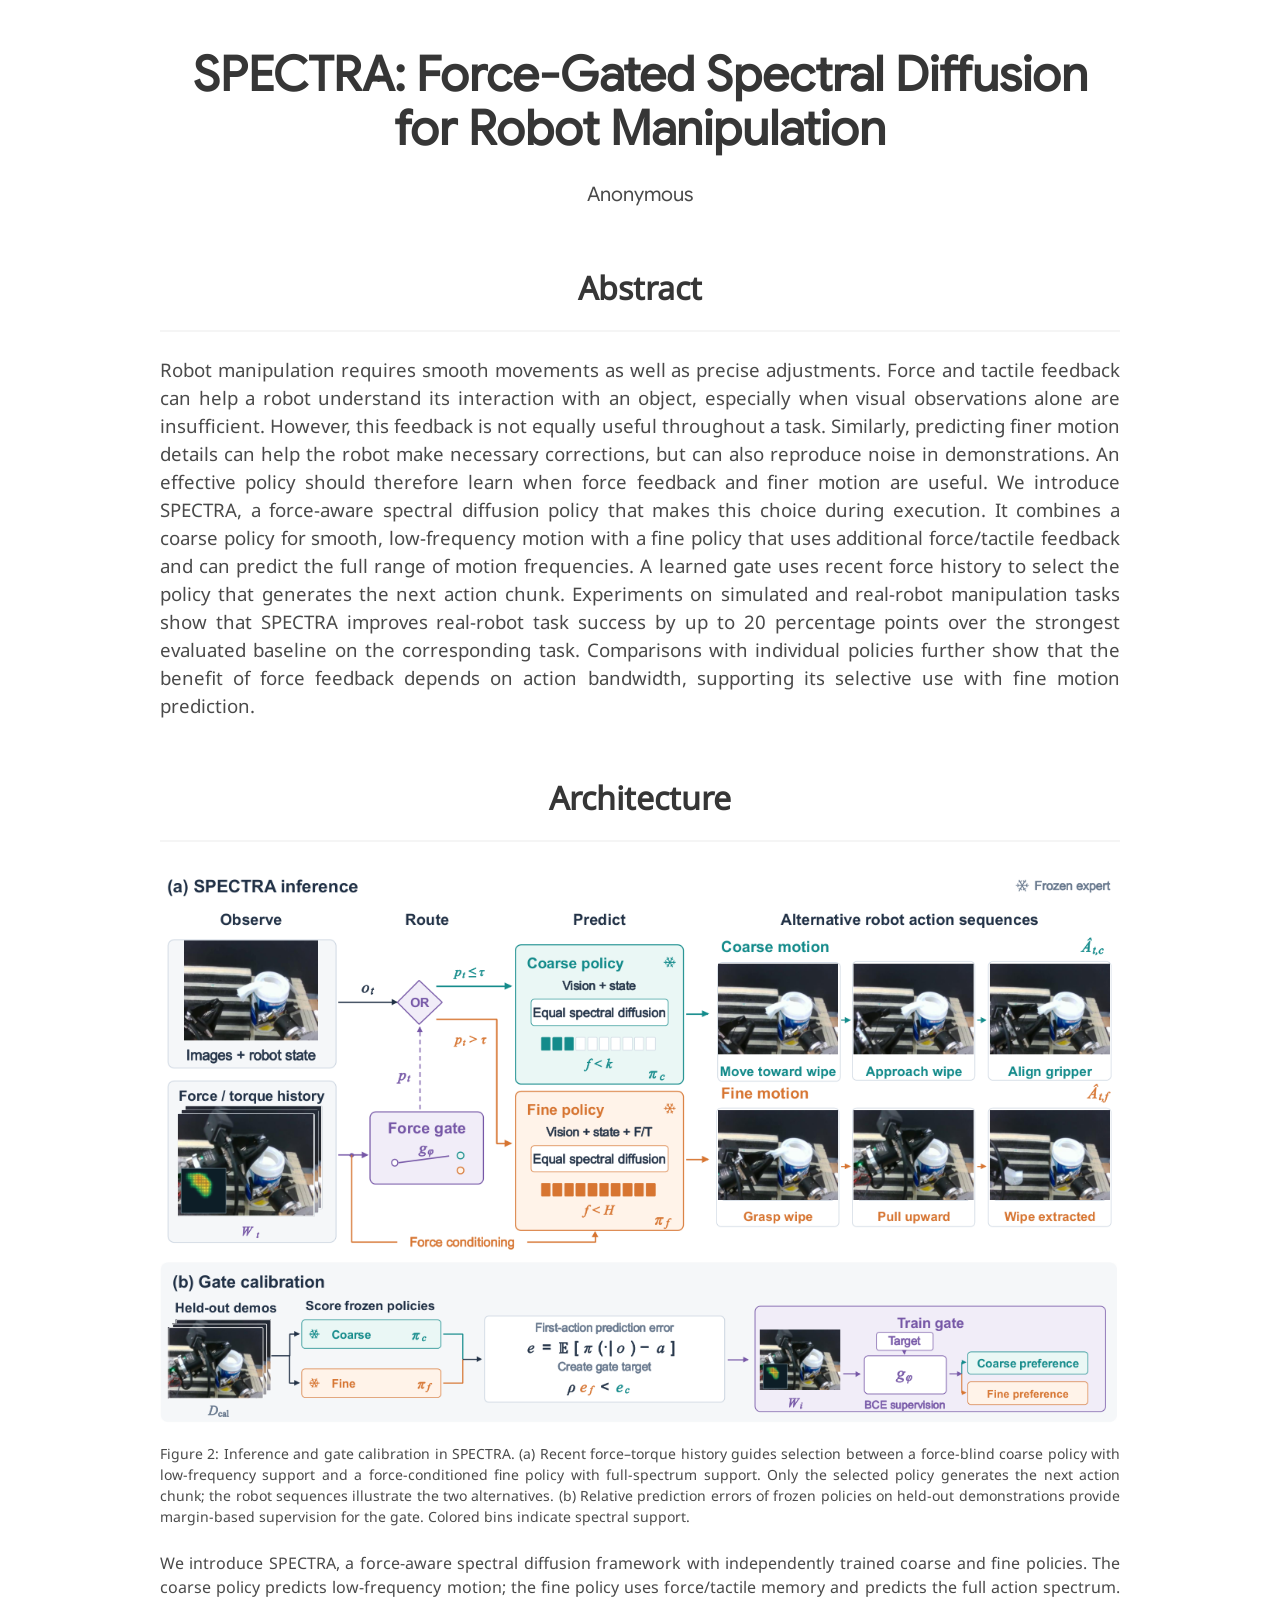
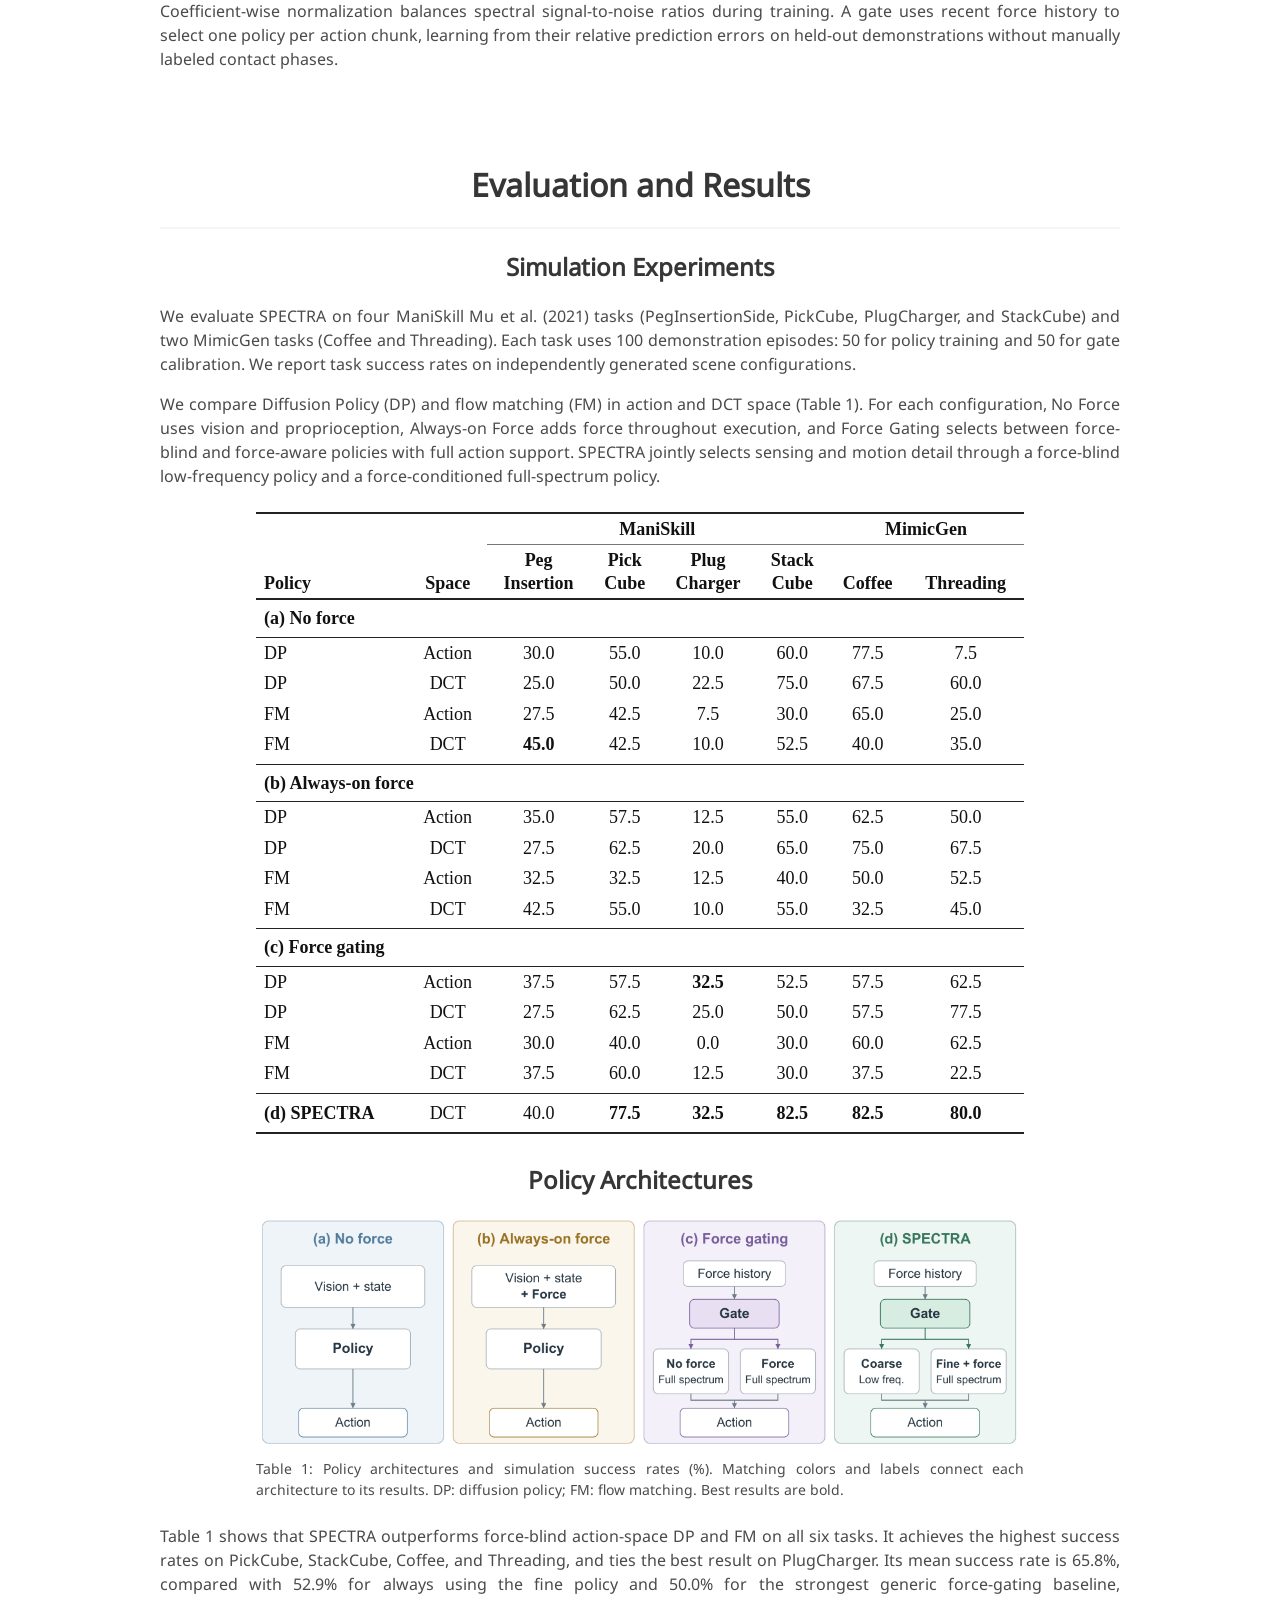
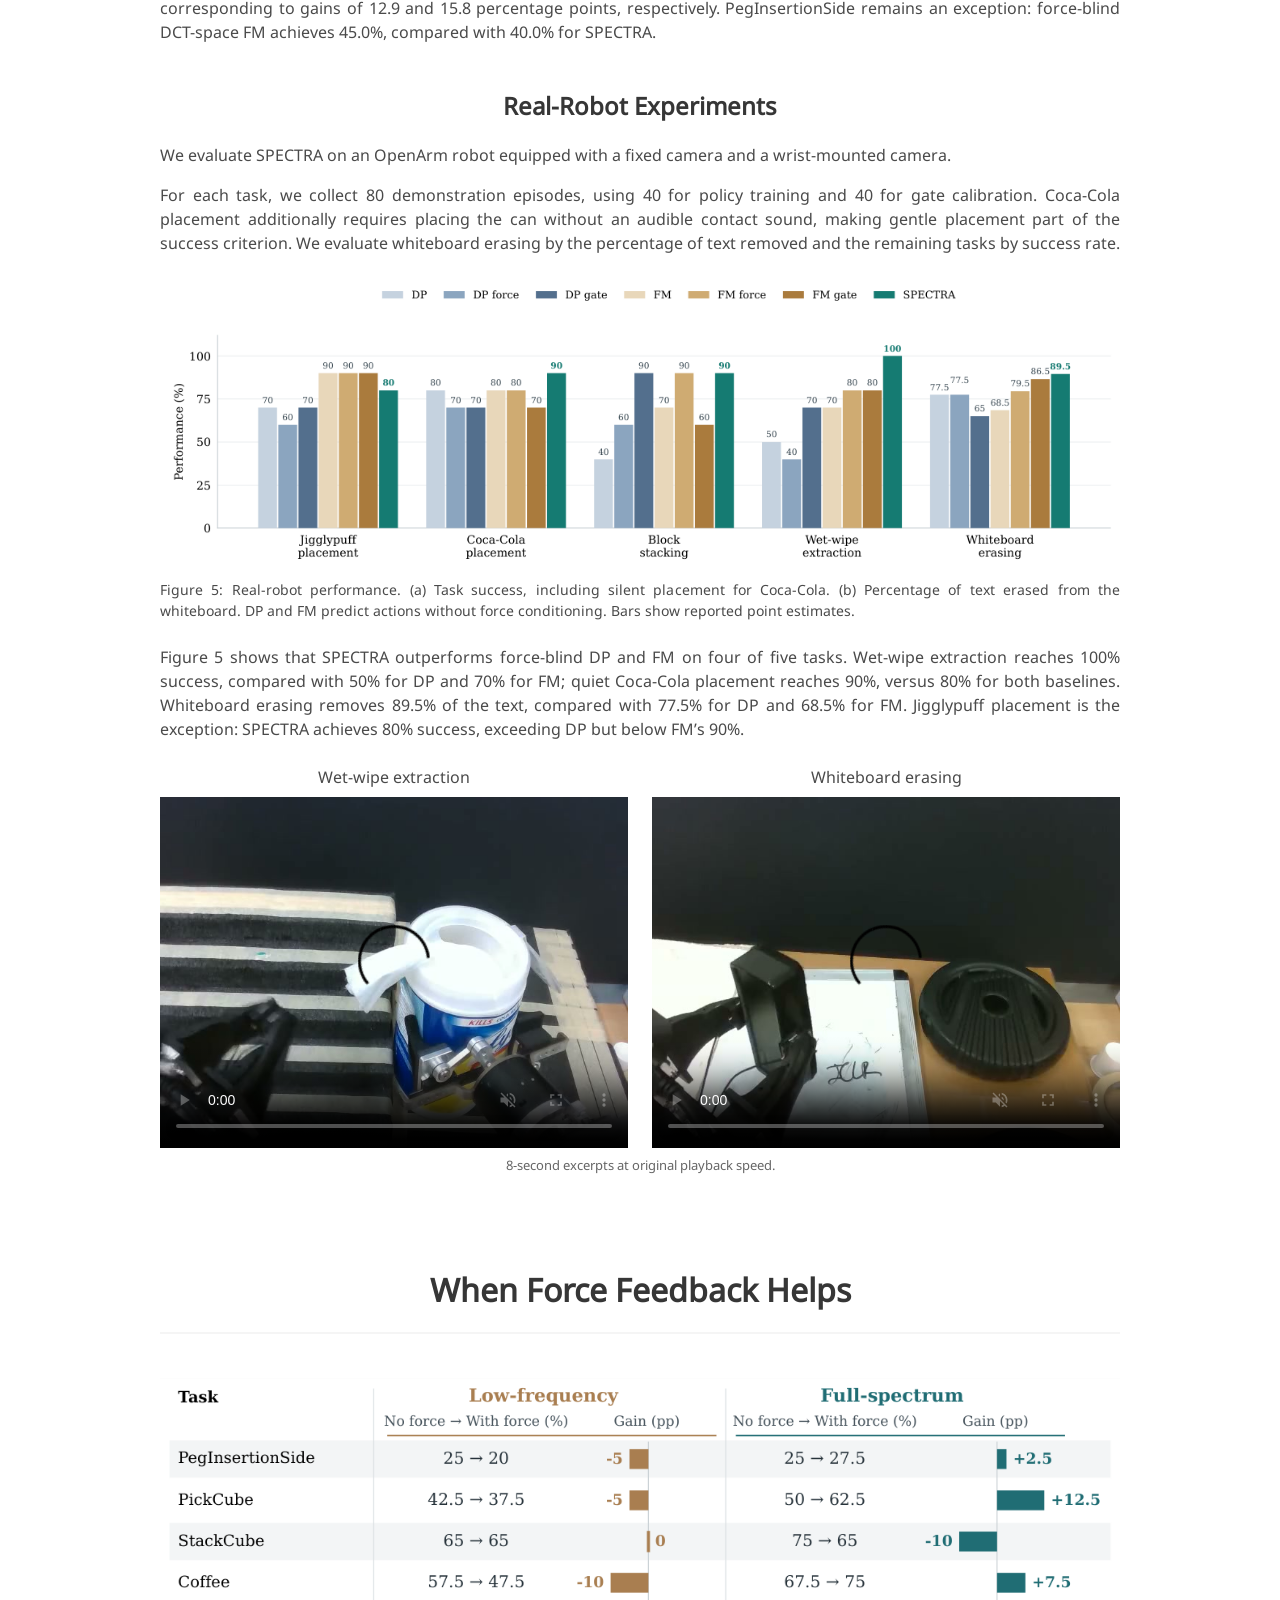
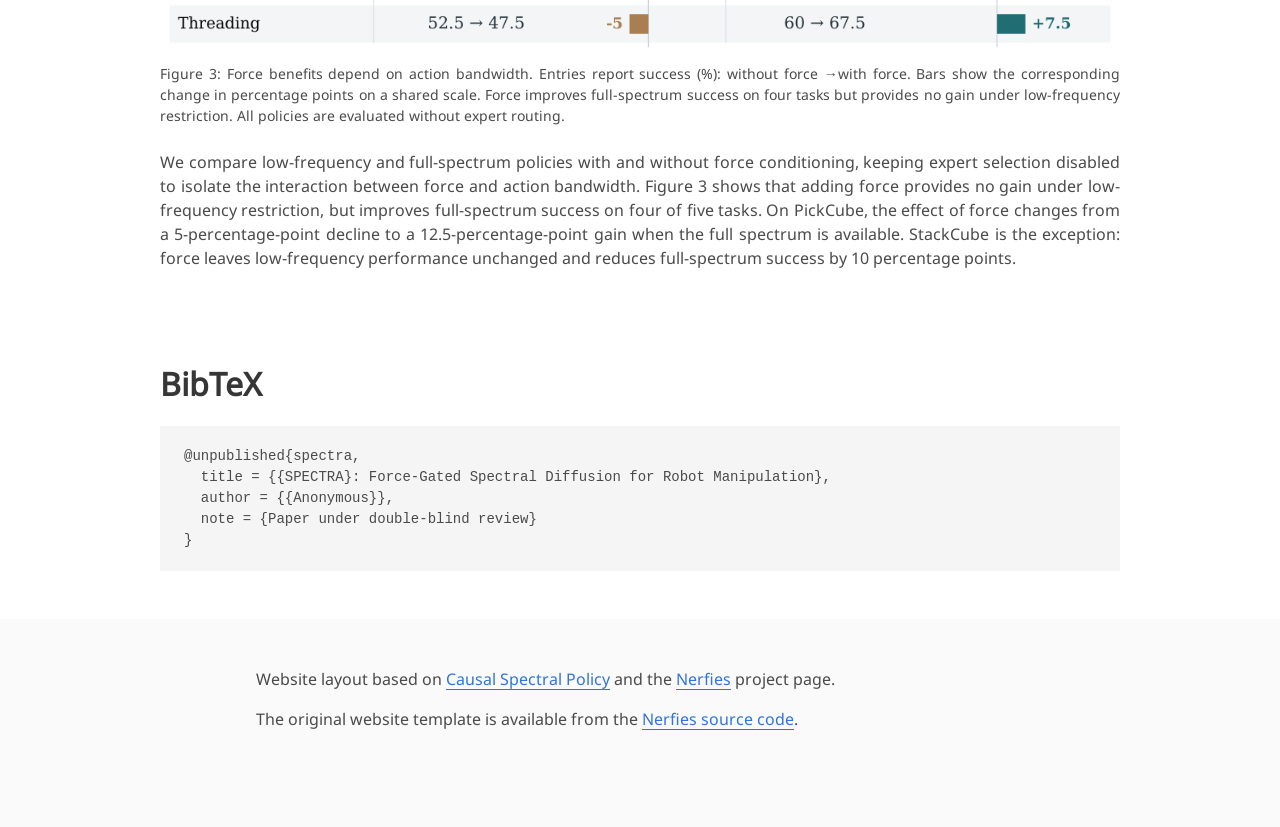
==== commit 449b291c: "Removed table image" ====
--- a/site/index.html
+++ b/site/index.html
@@ -36,7 +36,140 @@
 <h3>Simulation Experiments</h3>
 <p>We evaluate SPECTRA on four ManiSkill Mu et al. (2021) tasks (PegInsertionSide, PickCube, PlugCharger, and StackCube) and two MimicGen tasks (Coffee and Threading). Each task uses 100 demonstration episodes: 50 for policy training and 50 for gate calibration. We report task success rates on independently generated scene configurations.</p>
 <p>We compare Diffusion Policy (DP) and flow matching (FM) in action and DCT space (Table 1). For each configuration, No Force uses vision and proprioception, Always-on Force adds force throughout execution, and Force Gating selects between force-blind and force-aware policies with full action support. SPECTRA jointly selects sensing and motion detail through a force-blind low-frequency policy and a force-conditioned full-spectrum policy.</p>
-<figure><a href="static/media/simulation-results.png" aria-label="Table 1: Policy architectures and simulation success rates (%) — full size"><img src="static/media/simulation-results.png" width="1191" height="1047" alt="Table 1: Policy architectures and simulation success rates (%)" loading="lazy" decoding="async"></a><figcaption>Table 1: Policy architectures and simulation success rates (%). Matching colors and labels connect each architecture to its results. DP: diffusion policy; FM: flow matching. Best results are bold.</figcaption></figure>
+<figure class="simulation-table">
+<div class="table-scroll" role="region" aria-label="Simulation success rates, scroll horizontally on small screens" tabindex="0">
+<table class="results-table" aria-describedby="simulation-table-caption">
+<caption class="sr-only">Table 1: Policy architectures and simulation success rates (%)</caption>
+<colgroup span="2"></colgroup><colgroup span="4"></colgroup><colgroup span="2"></colgroup>
+<thead><tr><th scope="col" rowspan="2">Policy</th><th scope="col" rowspan="2">Space</th>
+<th scope="colgroup" colspan="4">ManiSkill</th><th scope="colgroup" colspan="2">MimicGen</th></tr><tr>
+<th scope="col">Peg<br>Insertion</th>
+<th scope="col">Pick<br>Cube</th>
+<th scope="col">Plug<br>Charger</th>
+<th scope="col">Stack<br>Cube</th>
+<th scope="col">Coffee</th>
+<th scope="col">Threading</th>
+</tr></thead>
+<tbody class="no-force">
+<tr class="group-heading"><th scope="rowgroup" colspan="8">(a) No force</th></tr>
+<tr><th scope="row">DP</th><td>Action</td>
+<td>30.0</td>
+<td>55.0</td>
+<td>10.0</td>
+<td>60.0</td>
+<td>77.5</td>
+<td>7.5</td>
+</tr>
+<tr><th scope="row">DP</th><td>DCT</td>
+<td>25.0</td>
+<td>50.0</td>
+<td>22.5</td>
+<td>75.0</td>
+<td>67.5</td>
+<td>60.0</td>
+</tr>
+<tr><th scope="row">FM</th><td>Action</td>
+<td>27.5</td>
+<td>42.5</td>
+<td>7.5</td>
+<td>30.0</td>
+<td>65.0</td>
+<td>25.0</td>
+</tr>
+<tr><th scope="row">FM</th><td>DCT</td>
+<td><strong>45.0</strong></td>
+<td>42.5</td>
+<td>10.0</td>
+<td>52.5</td>
+<td>40.0</td>
+<td>35.0</td>
+</tr>
+</tbody>
+<tbody class="always-force">
+<tr class="group-heading"><th scope="rowgroup" colspan="8">(b) Always-on force</th></tr>
+<tr><th scope="row">DP</th><td>Action</td>
+<td>35.0</td>
+<td>57.5</td>
+<td>12.5</td>
+<td>55.0</td>
+<td>62.5</td>
+<td>50.0</td>
+</tr>
+<tr><th scope="row">DP</th><td>DCT</td>
+<td>27.5</td>
+<td>62.5</td>
+<td>20.0</td>
+<td>65.0</td>
+<td>75.0</td>
+<td>67.5</td>
+</tr>
+<tr><th scope="row">FM</th><td>Action</td>
+<td>32.5</td>
+<td>32.5</td>
+<td>12.5</td>
+<td>40.0</td>
+<td>50.0</td>
+<td>52.5</td>
+</tr>
+<tr><th scope="row">FM</th><td>DCT</td>
+<td>42.5</td>
+<td>55.0</td>
+<td>10.0</td>
+<td>55.0</td>
+<td>32.5</td>
+<td>45.0</td>
+</tr>
+</tbody>
+<tbody class="force-gating">
+<tr class="group-heading"><th scope="rowgroup" colspan="8">(c) Force gating</th></tr>
+<tr><th scope="row">DP</th><td>Action</td>
+<td>37.5</td>
+<td>57.5</td>
+<td><strong>32.5</strong></td>
+<td>52.5</td>
+<td>57.5</td>
+<td>62.5</td>
+</tr>
+<tr><th scope="row">DP</th><td>DCT</td>
+<td>27.5</td>
+<td>62.5</td>
+<td>25.0</td>
+<td>50.0</td>
+<td>57.5</td>
+<td>77.5</td>
+</tr>
+<tr><th scope="row">FM</th><td>Action</td>
+<td>30.0</td>
+<td>40.0</td>
+<td>0.0</td>
+<td>30.0</td>
+<td>60.0</td>
+<td>62.5</td>
+</tr>
+<tr><th scope="row">FM</th><td>DCT</td>
+<td>37.5</td>
+<td>60.0</td>
+<td>12.5</td>
+<td>30.0</td>
+<td>37.5</td>
+<td>22.5</td>
+</tr>
+</tbody>
+<tbody class="spectra">
+<tr><th scope="row">(d) SPECTRA</th><td>DCT</td>
+<td>40.0</td>
+<td><strong>77.5</strong></td>
+<td><strong>32.5</strong></td>
+<td><strong>82.5</strong></td>
+<td><strong>82.5</strong></td>
+<td><strong>80.0</strong></td>
+</tr>
+</tbody>
+</table></div>
+<h3>Policy Architectures</h3>
+<a href="static/media/policy-architectures.png" aria-label="Policy architectures — full size">
+<img src="static/media/policy-architectures.png" width="1191" height="354" alt="(a) No force; (b) Always-on force; (c) Force gating; (d) SPECTRA" loading="lazy" decoding="async"></a>
+<figcaption id="simulation-table-caption">Table 1: Policy architectures and simulation success rates (%). Matching colors and labels connect each architecture to its results. DP: diffusion policy; FM: flow matching. Best results are bold.</figcaption></figure>
 <p>Table 1 shows that SPECTRA outperforms force-blind action-space DP and FM on all six tasks. It achieves the highest success rates on PickCube, StackCube, Coffee, and Threading, and ties the best result on PlugCharger. Its mean success rate is 65.8%, compared with 52.9% for always using the fine policy and 50.0% for the strongest generic force-gating baseline, corresponding to gains of 12.9 and 15.8 percentage points, respectively. PegInsertionSide remains an exception: force-blind DCT-space FM achieves 45.0%, compared with 40.0% for SPECTRA.</p>
 </div>
 <div id="real-robot">
--- a/site/static/style.css
+++ b/site/static/style.css
@@ -38,6 +38,22 @@
 figure img { display: block; width: 100%; height: auto; margin: 0 auto; }
 figcaption { margin: 12px 0 0; font-size: 14px; line-height: 1.5; text-align: justify; }
 #simulation figure { width: 80%; margin-inline: auto; }
+.sr-only { position: absolute; width: 1px; height: 1px; padding: 0; margin: -1px; overflow: hidden; clip-path: inset(50%); white-space: nowrap; border: 0; }
+.table-scroll { overflow-x: auto; }
+.table-scroll:focus-visible { outline: 3px solid #222; outline-offset: 4px; }
+.results-table { width: 100%; min-width: 640px; border-collapse: collapse; border-top: 2px solid #222; border-bottom: 2px solid #222; color: #111; background: #fff; font: 18px/1.25 'Times New Roman', Times, serif; font-variant-numeric: tabular-nums; }
+.results-table th, .results-table td { padding: 4px 8px; text-align: center; white-space: nowrap; }
+.results-table thead th { vertical-align: bottom; }
+.results-table thead tr:last-child th { border-top: 1px solid #777; }
+.results-table thead { border-bottom: 1px solid #222; }
+.results-table th:first-child { text-align: left; }
+.results-table thead tr:last-child th:first-child { text-align: center; }
+.results-table tbody th[scope="row"] { font-weight: 400; }
+.results-table .group-heading th { padding-block: 7px; border-top: 1px solid #222; border-bottom: 1px solid #222; }
+.results-table tbody tr:last-child > * { padding-bottom: 8px; }
+.results-table .spectra { border-top: 1px solid #222; }
+.results-table .spectra th[scope="row"] { font-weight: 700; }
+.results-table .spectra tr > * { padding-top: 8px; }
 #real-robot { margin-top: 48px; }
 .equation { margin: 24px 0; overflow-x: auto; overflow-y: hidden; padding: 8px 2px; }
 .equation .katex-display { margin: 0; }
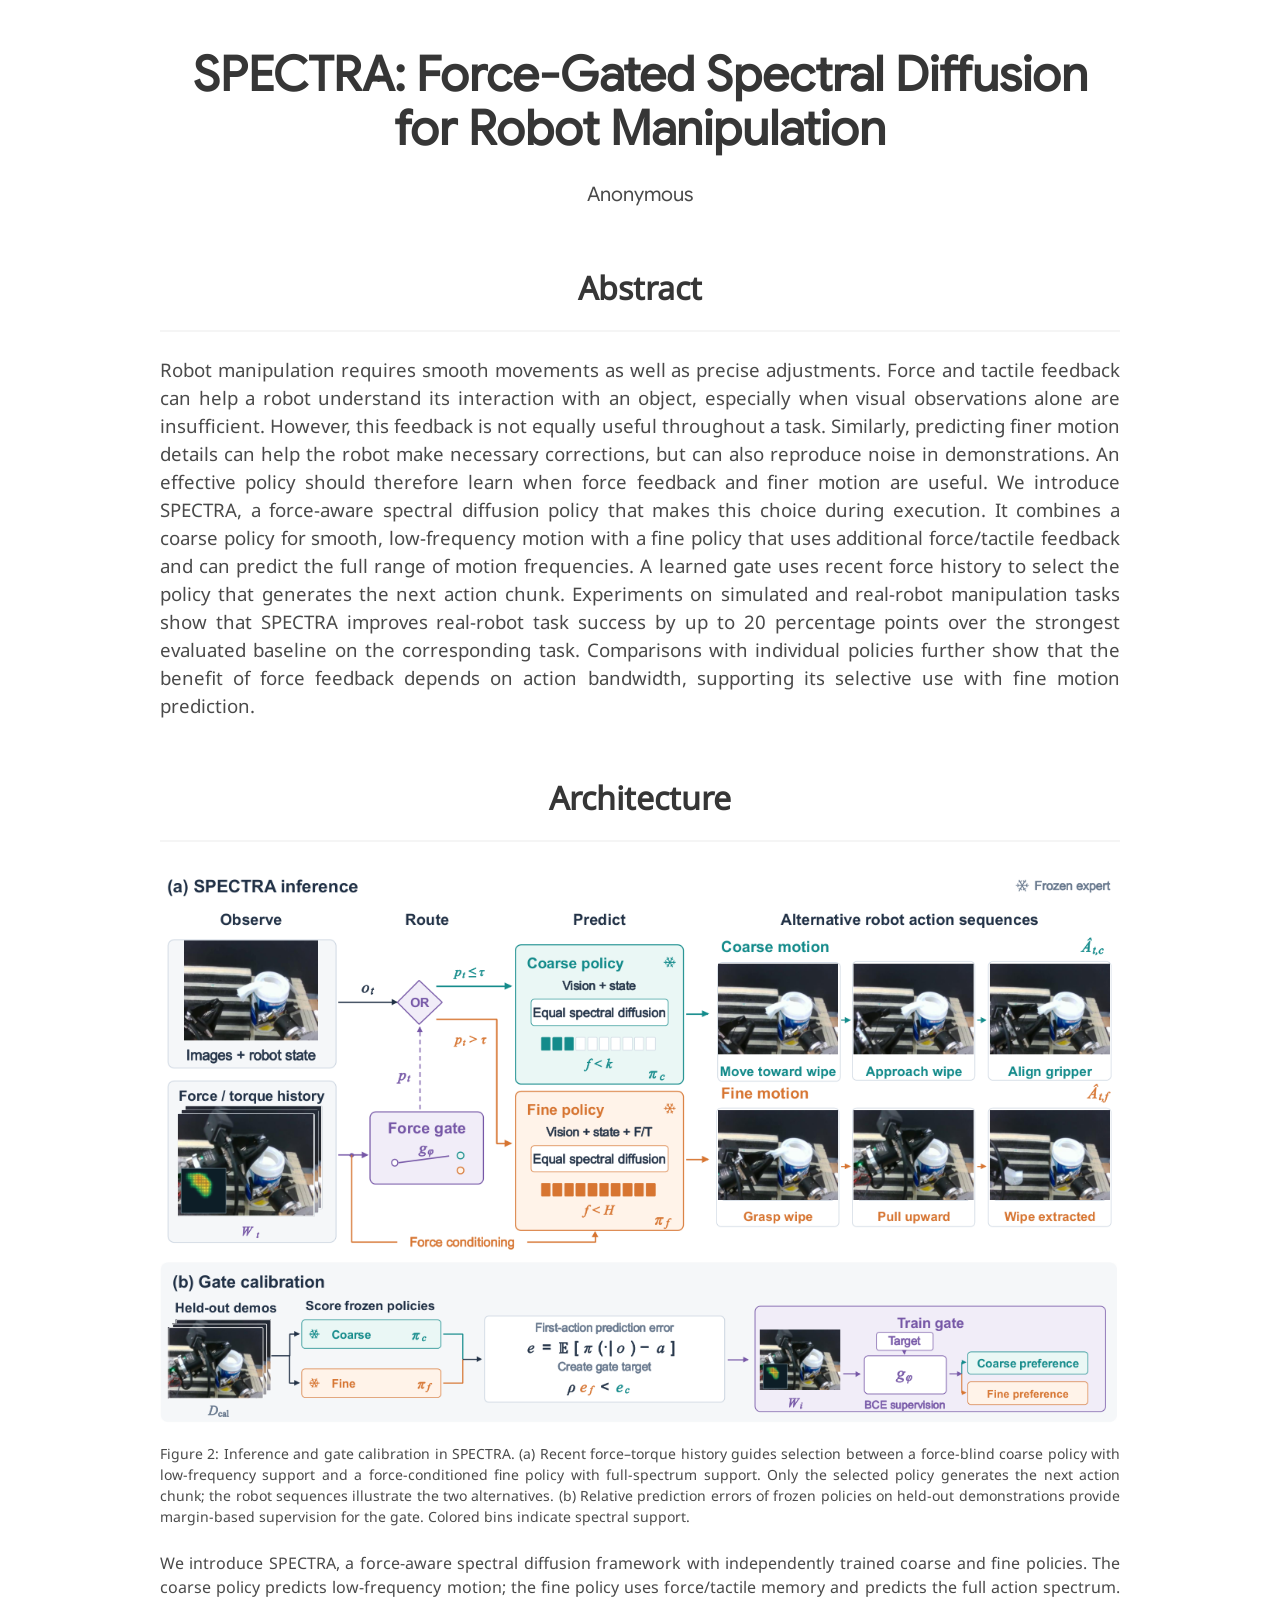
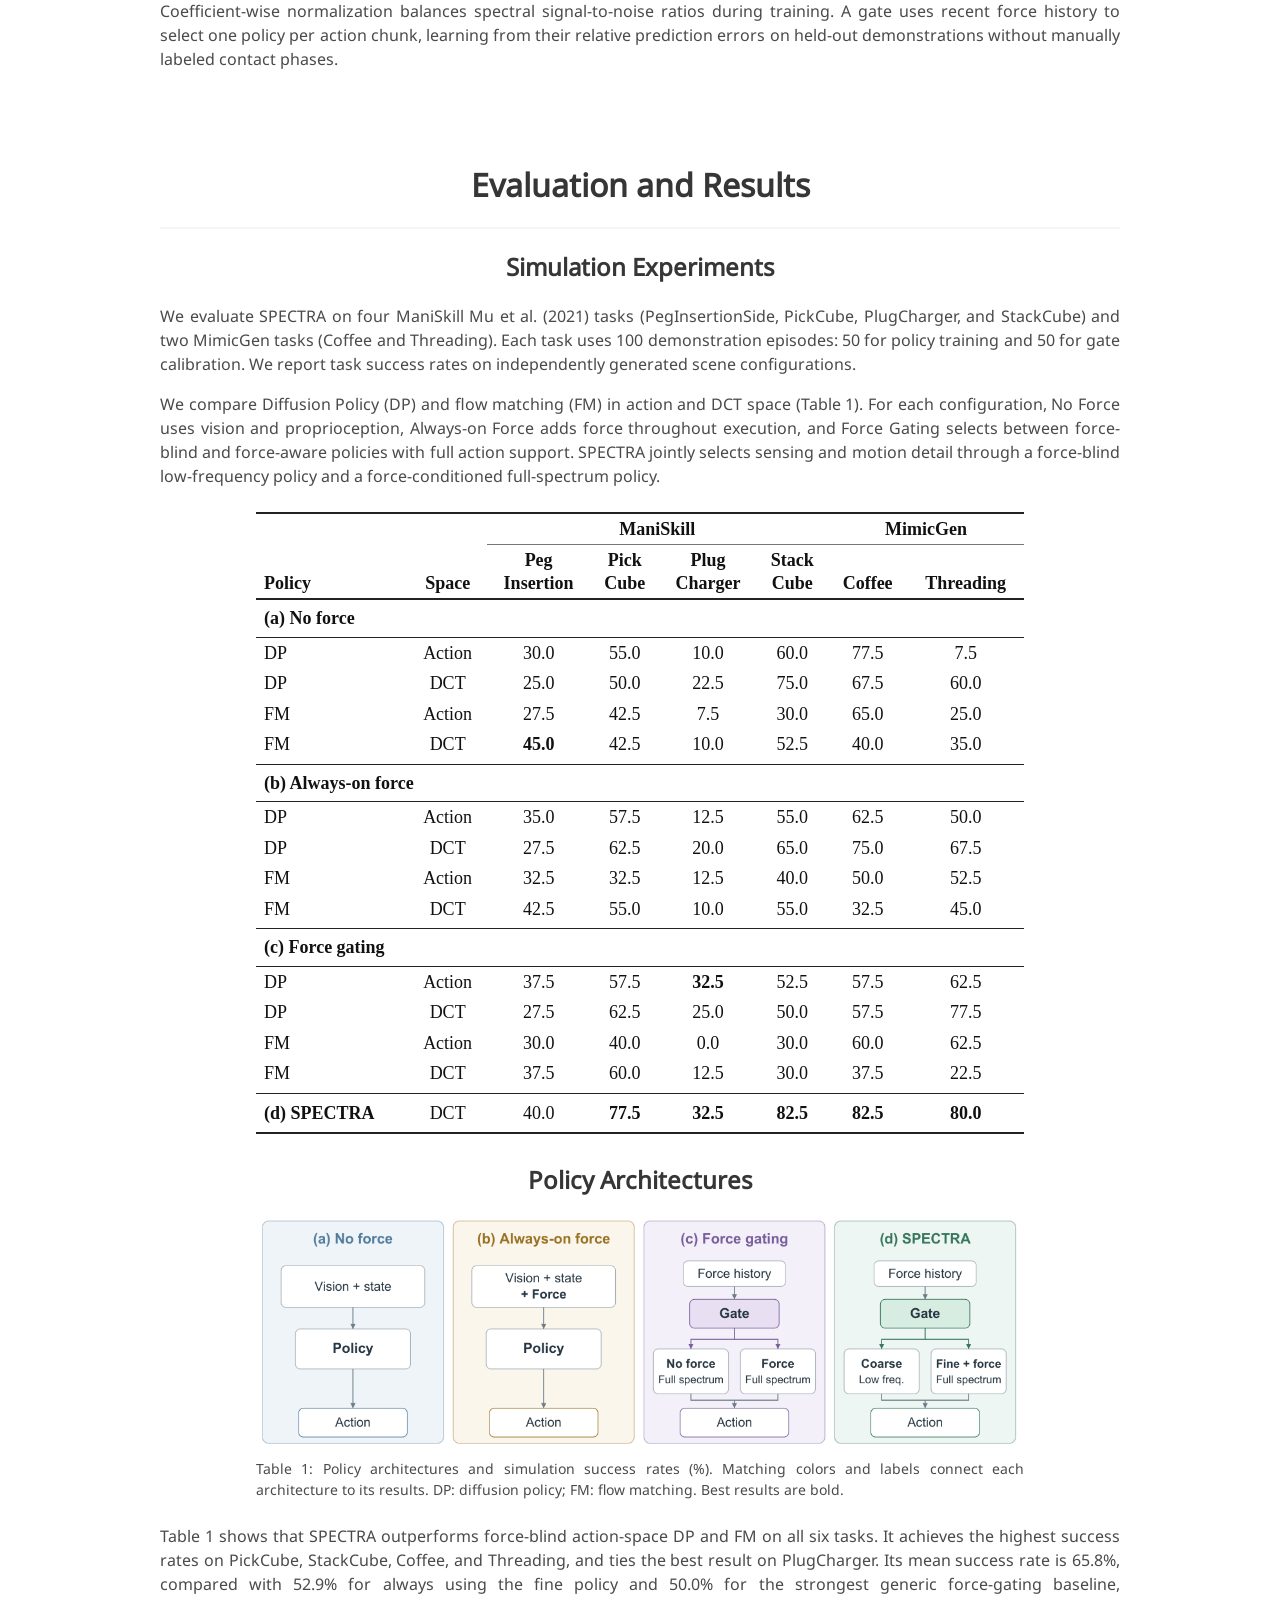
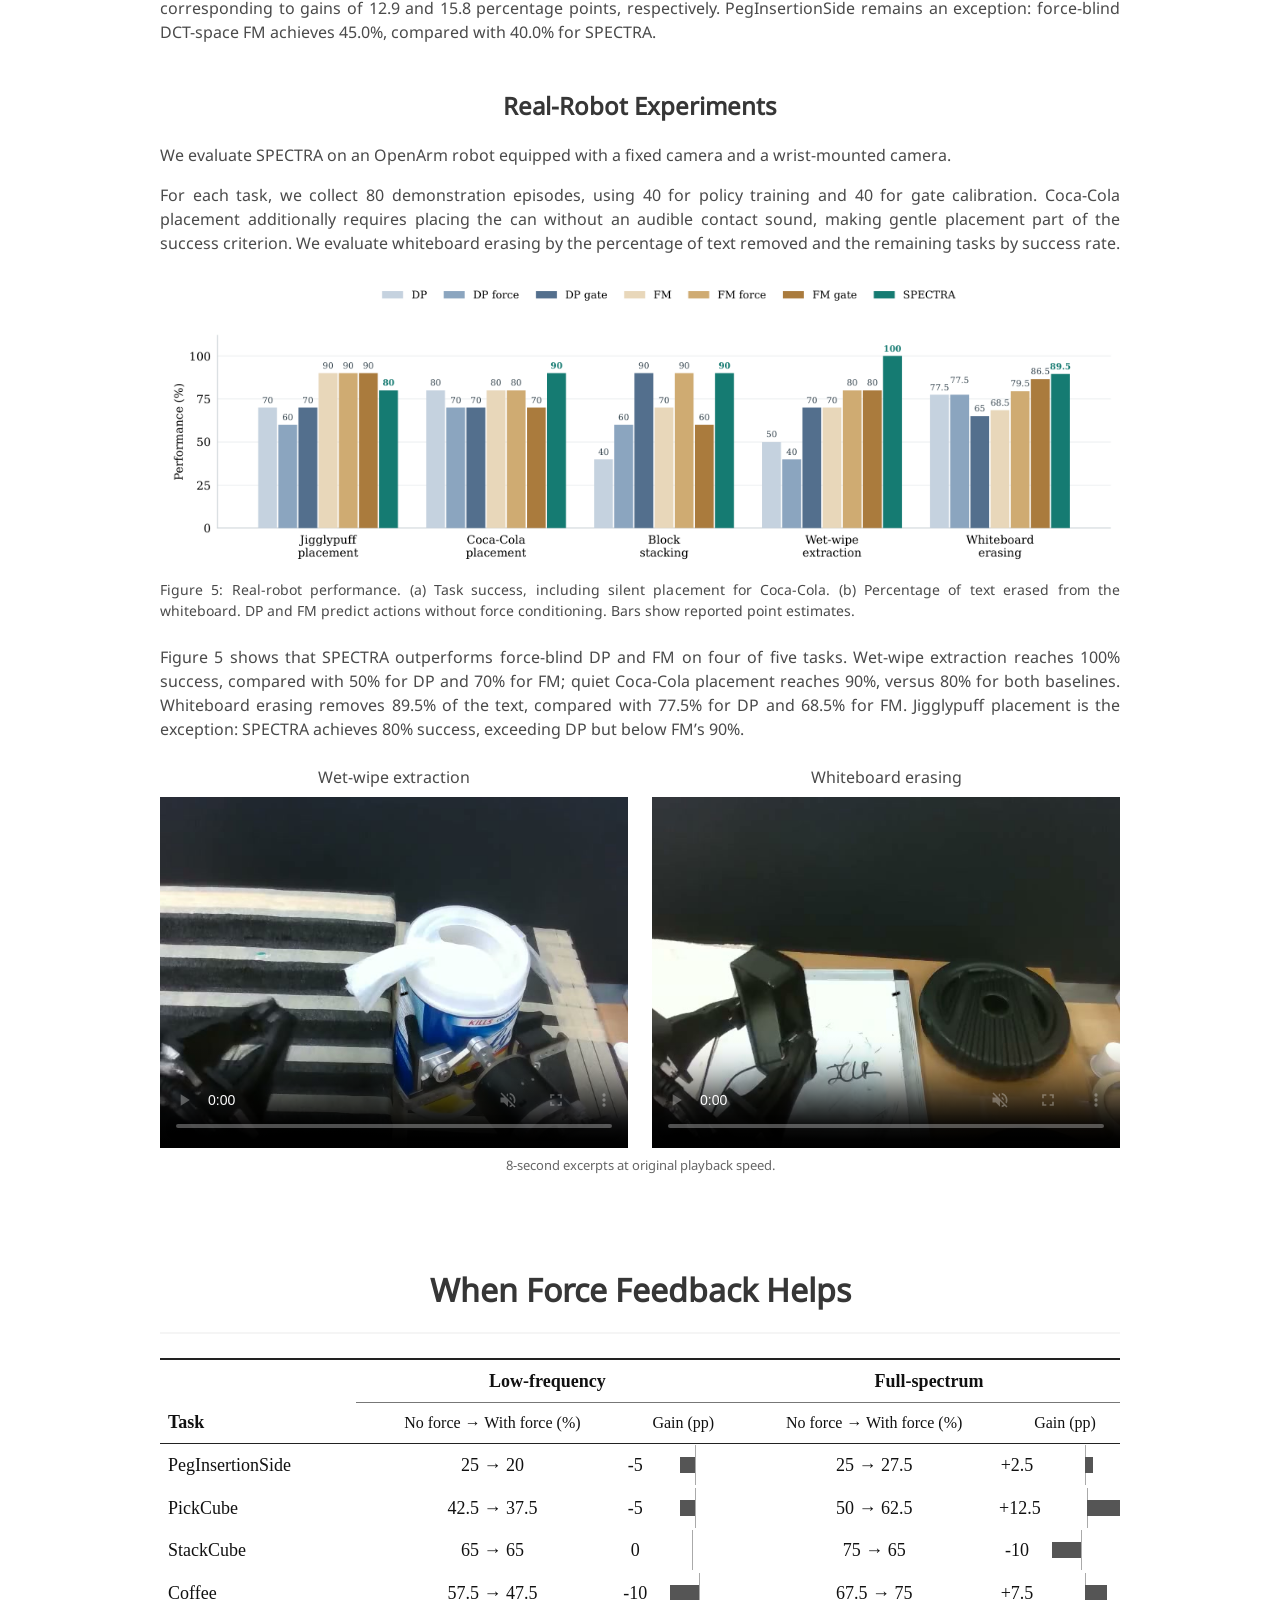
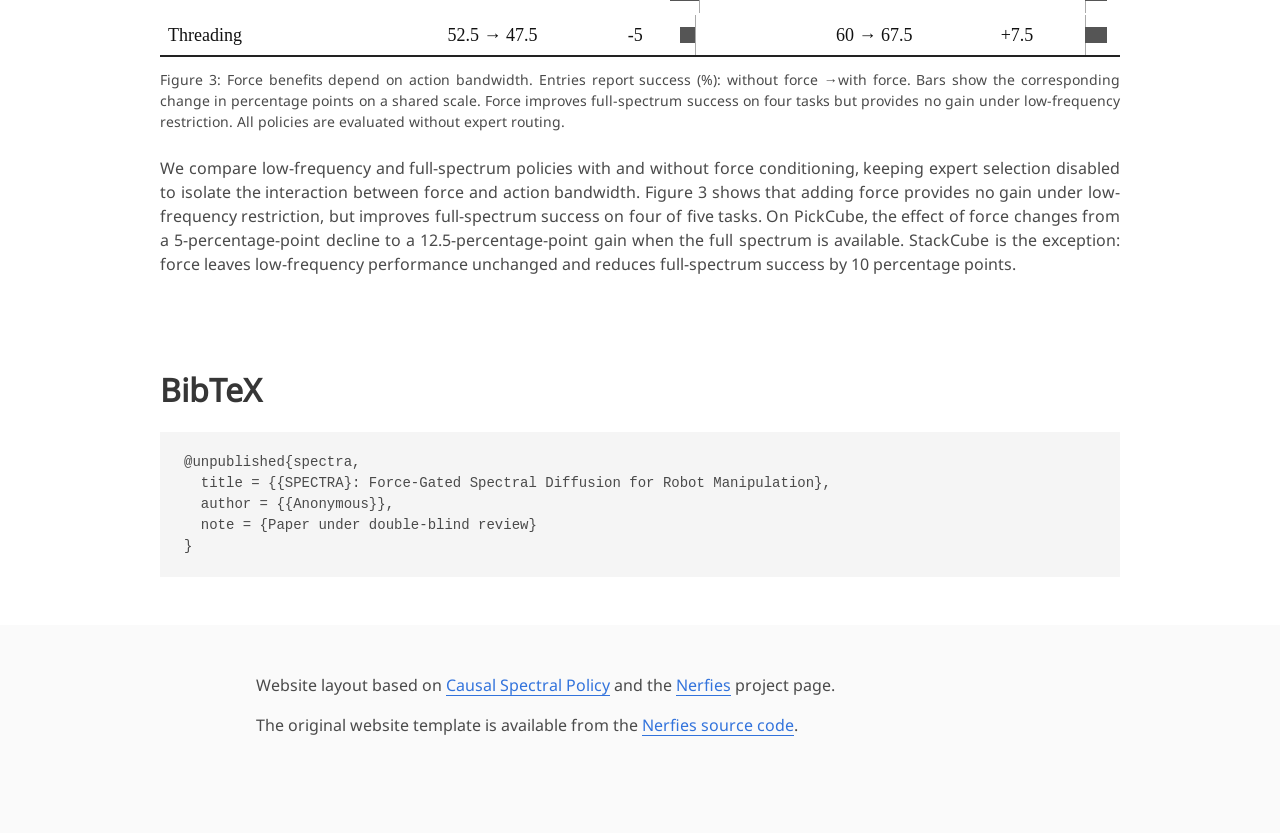
==== commit 548de72b: "Added bars to force feedback section" ====
--- a/site/index.html
+++ b/site/index.html
@@ -201,7 +201,47 @@
 <section id="force-bandwidth" aria-labelledby="force-bandwidth-title">
 <h2 id="force-bandwidth-title">When Force Feedback Helps</h2><hr>
 <div class="section-body">
-<figure><a href="static/media/force-bandwidth.png" aria-label="Figure 3: Force benefits depend on action bandwidth — full size"><img src="static/media/force-bandwidth.png" width="1188" height="363" alt="Figure 3: Force benefits depend on action bandwidth" loading="lazy" decoding="async"></a><figcaption>Figure 3: Force benefits depend on action bandwidth. Entries report success (%): without force →with force. Bars show the corresponding change in percentage points on a shared scale. Force improves full-spectrum success on four tasks but provides no gain under low-frequency restriction. All policies are evaluated without expert routing.</figcaption></figure>
+<figure class="force-bandwidth-table">
+<div class="table-scroll" role="region" aria-label="Force feedback and action bandwidth results, scroll horizontally on small screens" tabindex="0">
+<table class="results-table bandwidth-table" aria-describedby="force-bandwidth-caption">
+<caption class="sr-only">Figure 3: Force benefits depend on action bandwidth</caption>
+<colgroup span="1"></colgroup><colgroup span="2"></colgroup><colgroup span="2"></colgroup>
+<thead><tr><th scope="col" rowspan="2">Task</th>
+<th scope="colgroup" colspan="2">Low-frequency</th><th scope="colgroup" colspan="2">Full-spectrum</th></tr>
+<tr><th scope="col">No force → With force (%)</th><th scope="col">Gain (pp)</th>
+<th scope="col">No force → With force (%)</th><th scope="col">Gain (pp)</th></tr></thead><tbody>
+<tr><th scope="row">PegInsertionSide</th>
+<td>25 → 20</td>
+<td><span class="gain-cell"><span>-5</span><span class="gain-track" aria-hidden="true"><span class="gain-bar" style="left: 33.3333%; width: 16.6667%"></span></span></span></td>
+<td>25 → 27.5</td>
+<td><span class="gain-cell"><span>+2.5</span><span class="gain-track" aria-hidden="true"><span class="gain-bar" style="left: 50%; width: 8.33333%"></span></span></span></td>
+</tr>
+<tr><th scope="row">PickCube</th>
+<td>42.5 → 37.5</td>
+<td><span class="gain-cell"><span>-5</span><span class="gain-track" aria-hidden="true"><span class="gain-bar" style="left: 33.3333%; width: 16.6667%"></span></span></span></td>
+<td>50 → 62.5</td>
+<td><span class="gain-cell"><span>+12.5</span><span class="gain-track" aria-hidden="true"><span class="gain-bar" style="left: 50%; width: 41.6667%"></span></span></span></td>
+</tr>
+<tr><th scope="row">StackCube</th>
+<td>65 → 65</td>
+<td><span class="gain-cell"><span>0</span><span class="gain-track" aria-hidden="true"><span class="gain-bar" style="left: 50%; width: 0%"></span></span></span></td>
+<td>75 → 65</td>
+<td><span class="gain-cell"><span>-10</span><span class="gain-track" aria-hidden="true"><span class="gain-bar" style="left: 16.6667%; width: 33.3333%"></span></span></span></td>
+</tr>
+<tr><th scope="row">Coffee</th>
+<td>57.5 → 47.5</td>
+<td><span class="gain-cell"><span>-10</span><span class="gain-track" aria-hidden="true"><span class="gain-bar" style="left: 16.6667%; width: 33.3333%"></span></span></span></td>
+<td>67.5 → 75</td>
+<td><span class="gain-cell"><span>+7.5</span><span class="gain-track" aria-hidden="true"><span class="gain-bar" style="left: 50%; width: 25%"></span></span></span></td>
+</tr>
+<tr><th scope="row">Threading</th>
+<td>52.5 → 47.5</td>
+<td><span class="gain-cell"><span>-5</span><span class="gain-track" aria-hidden="true"><span class="gain-bar" style="left: 33.3333%; width: 16.6667%"></span></span></span></td>
+<td>60 → 67.5</td>
+<td><span class="gain-cell"><span>+7.5</span><span class="gain-track" aria-hidden="true"><span class="gain-bar" style="left: 50%; width: 25%"></span></span></span></td>
+</tr>
+</tbody></table></div>
+<figcaption id="force-bandwidth-caption">Figure 3: Force benefits depend on action bandwidth. Entries report success (%): without force →with force. Bars show the corresponding change in percentage points on a shared scale. Force improves full-spectrum success on four tasks but provides no gain under low-frequency restriction. All policies are evaluated without expert routing.</figcaption></figure>
 <p>We compare low-frequency and full-spectrum policies with and without force conditioning, keeping expert selection disabled to isolate the interaction between force and action bandwidth. Figure 3 shows that adding force provides no gain under low-frequency restriction, but improves full-spectrum success on four of five tasks. On PickCube, the effect of force changes from a 5-percentage-point decline to a 12.5-percentage-point gain when the full spectrum is available. StackCube is the exception: force leaves low-frequency performance unchanged and reduces full-spectrum success by 10 percentage points.</p>
 </div>
 </section>
--- a/site/static/style.css
+++ b/site/static/style.css
@@ -54,6 +54,14 @@
 .results-table .spectra { border-top: 1px solid #222; }
 .results-table .spectra th[scope="row"] { font-weight: 700; }
 .results-table .spectra tr > * { padding-top: 8px; }
+.bandwidth-table { min-width: 780px; }
+.bandwidth-table th, .bandwidth-table td { padding: 10px 8px; }
+.bandwidth-table thead tr:last-child th { font-size: 16px; font-weight: 400; }
+.gain-cell { display: flex; align-items: center; justify-content: center; gap: 8px; }
+.gain-cell > span:first-child { width: 4ch; text-align: right; }
+.gain-track { position: relative; display: block; flex: 0 0 88px; height: 20px; }
+.gain-track::before { content: ''; position: absolute; left: 50%; top: -10px; bottom: -10px; border-left: 1px solid #aaa; }
+.gain-bar { position: absolute; top: 2px; bottom: 2px; background: #555; }
 #real-robot { margin-top: 48px; }
 .equation { margin: 24px 0; overflow-x: auto; overflow-y: hidden; padding: 8px 2px; }
 .equation .katex-display { margin: 0; }
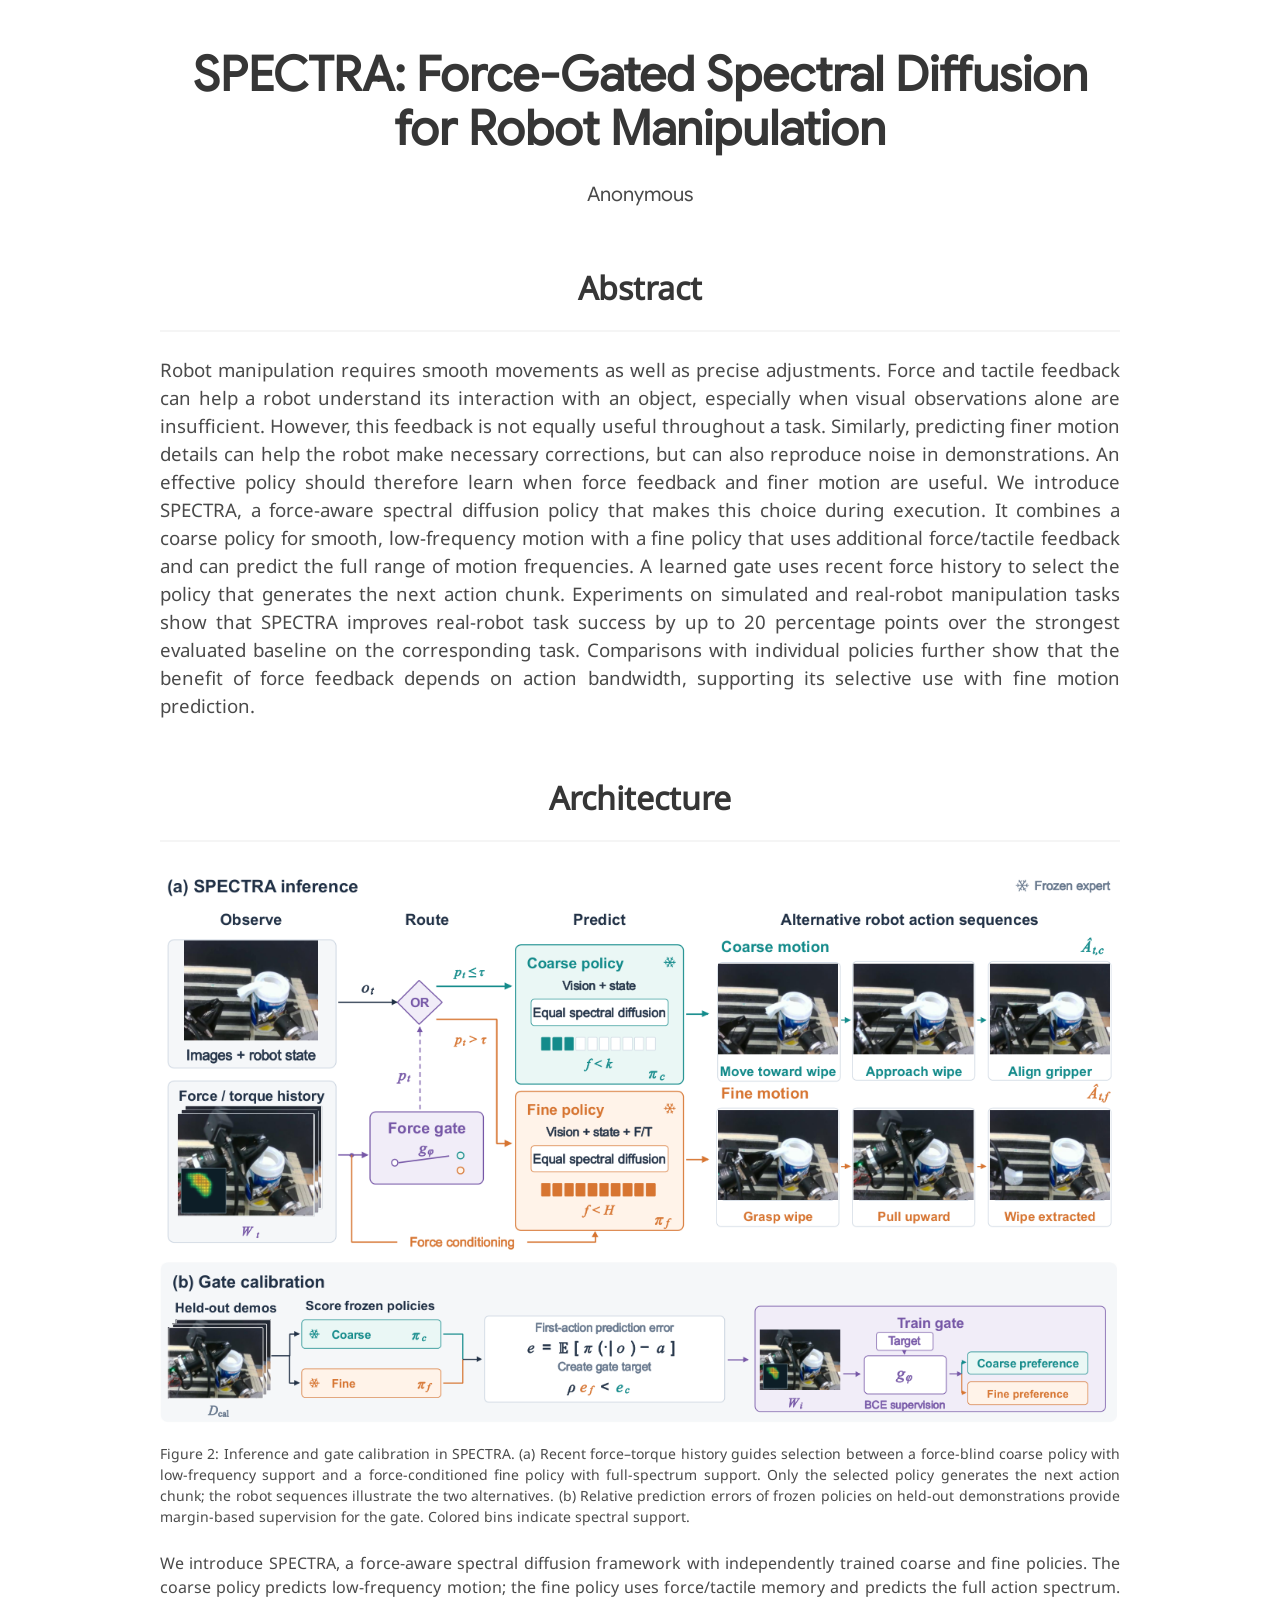
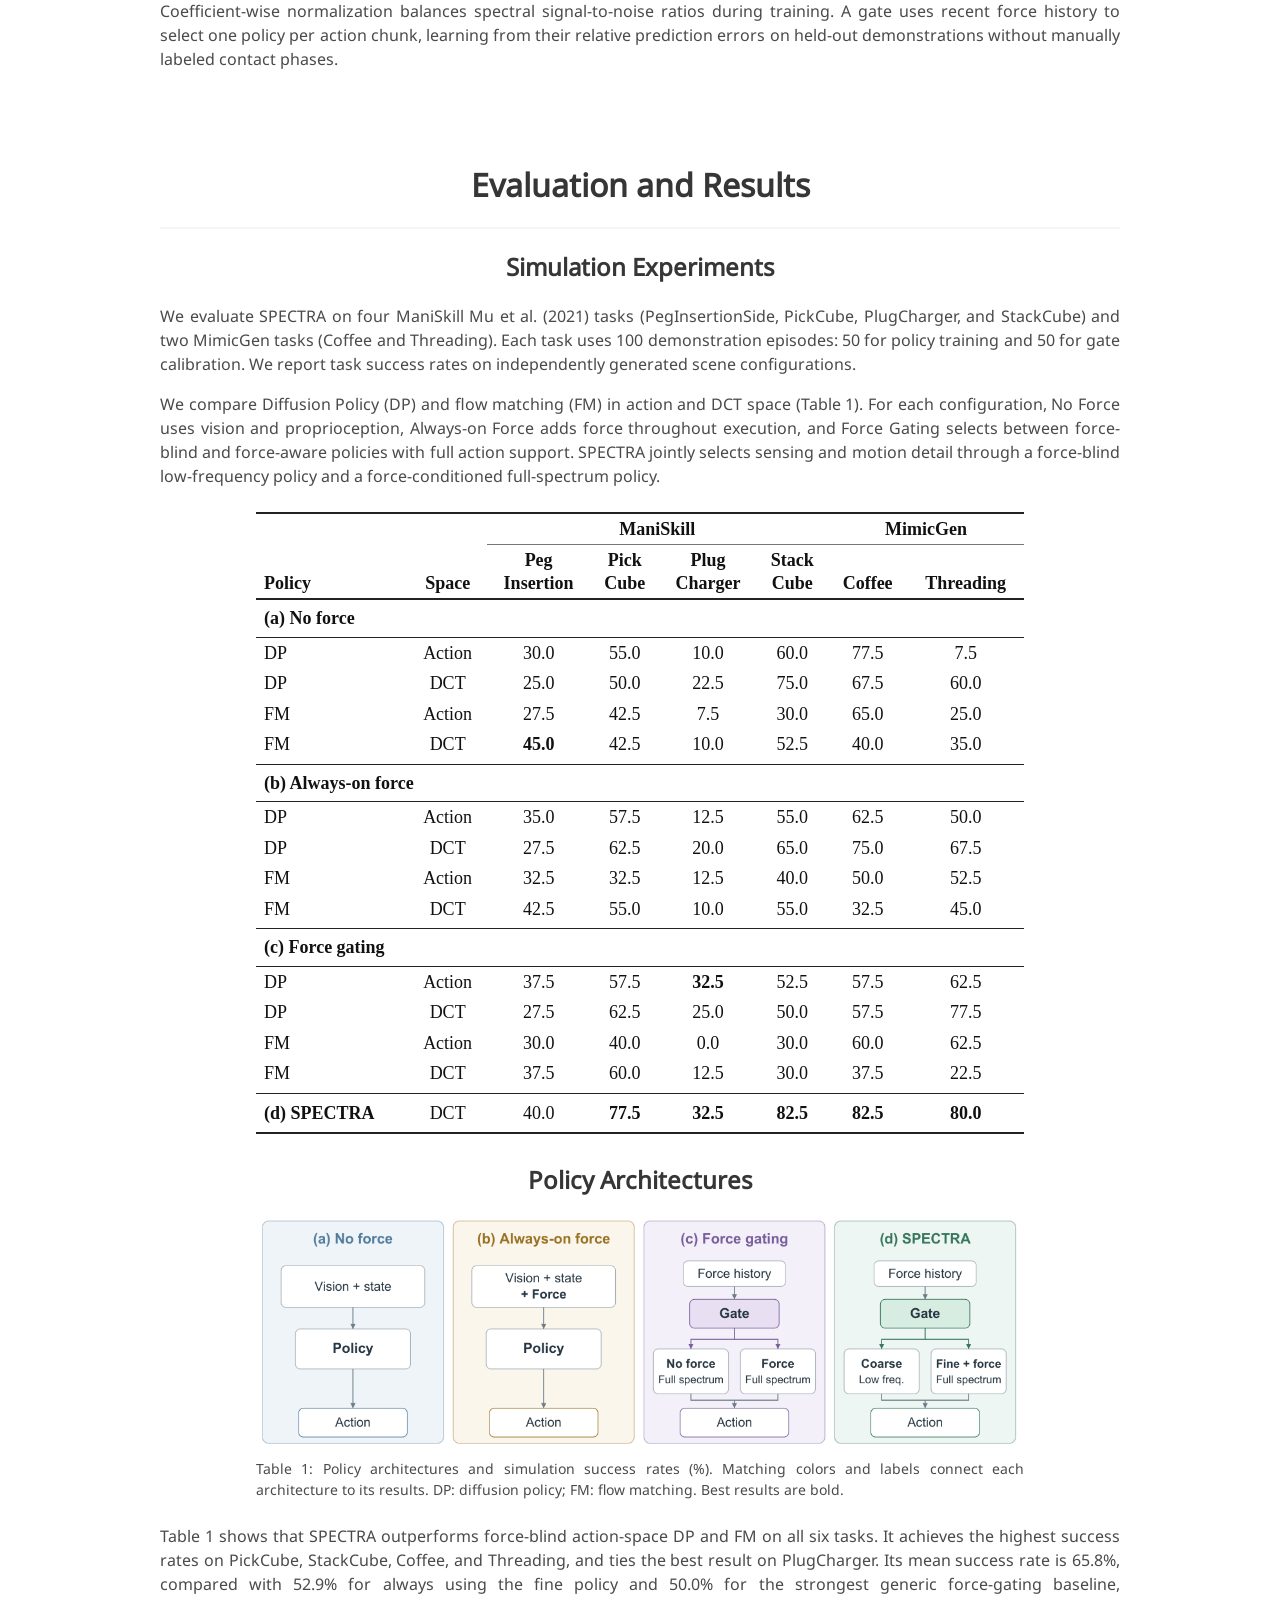
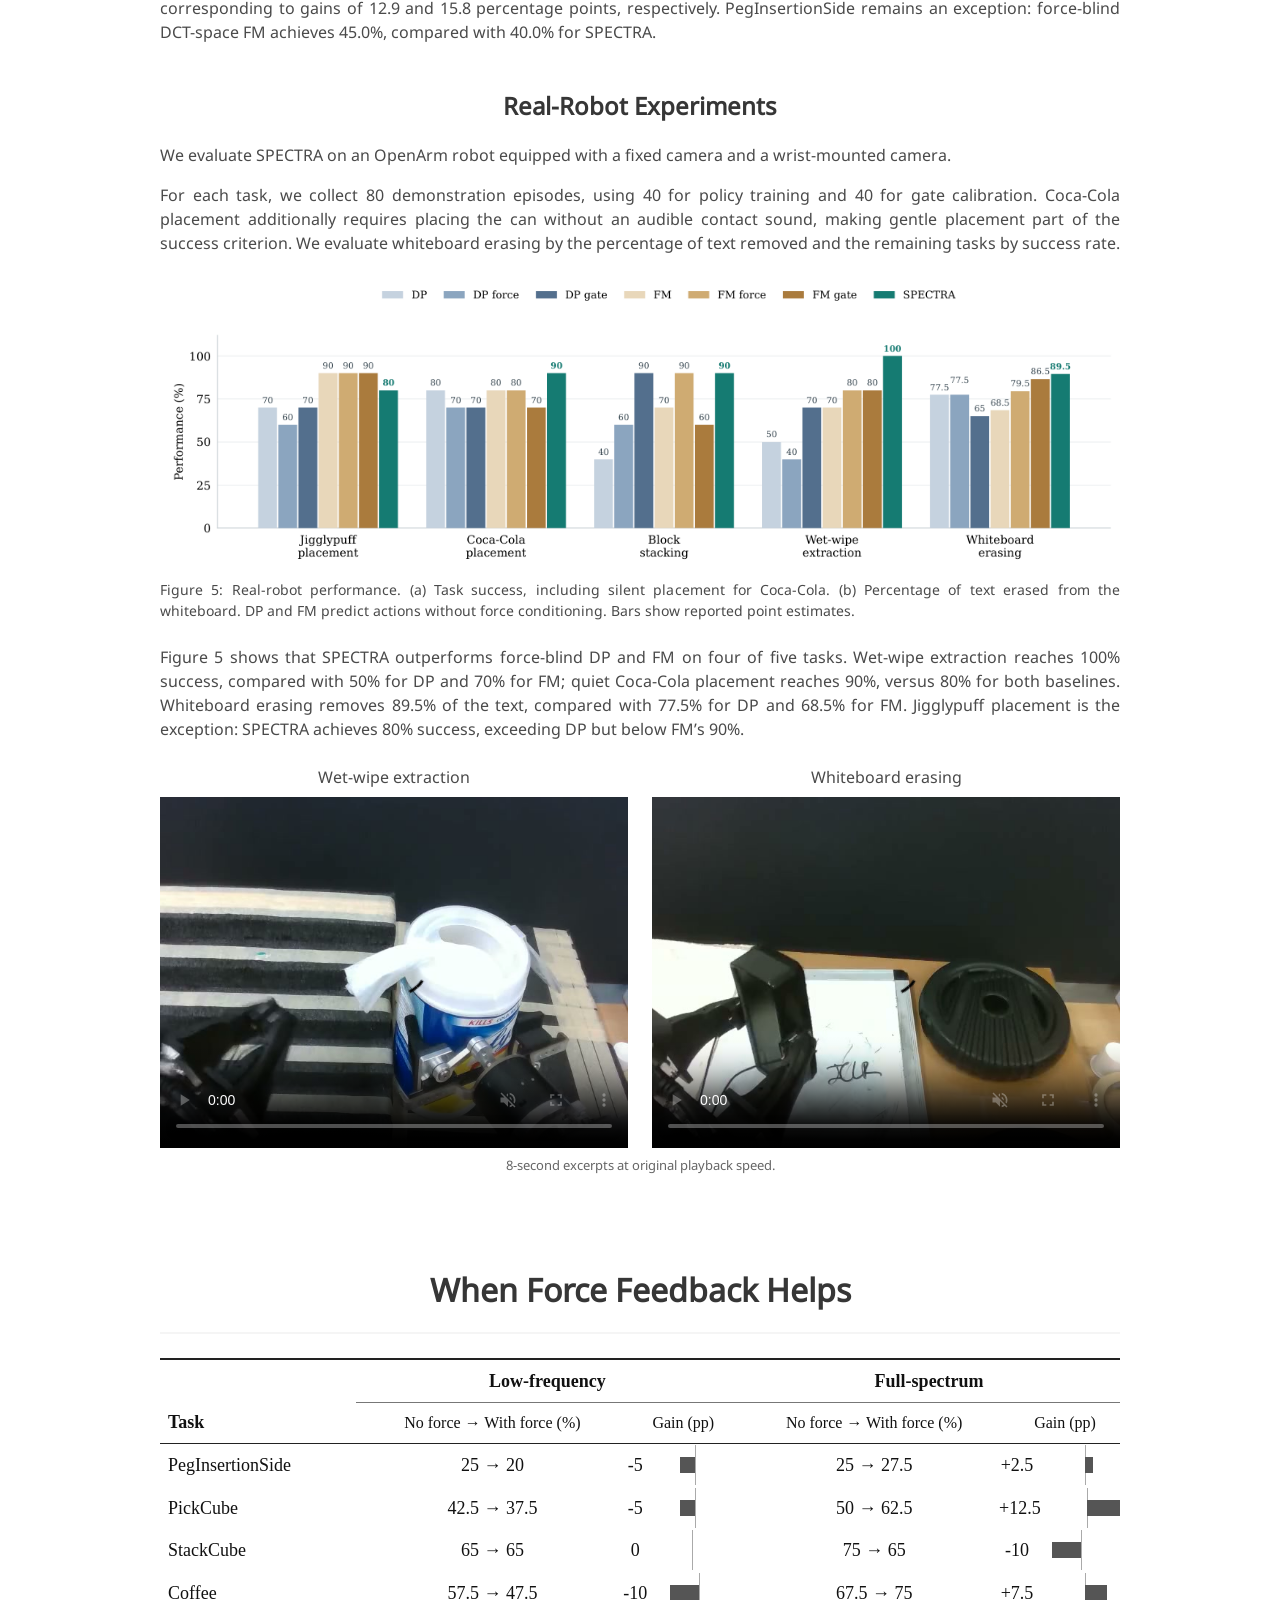
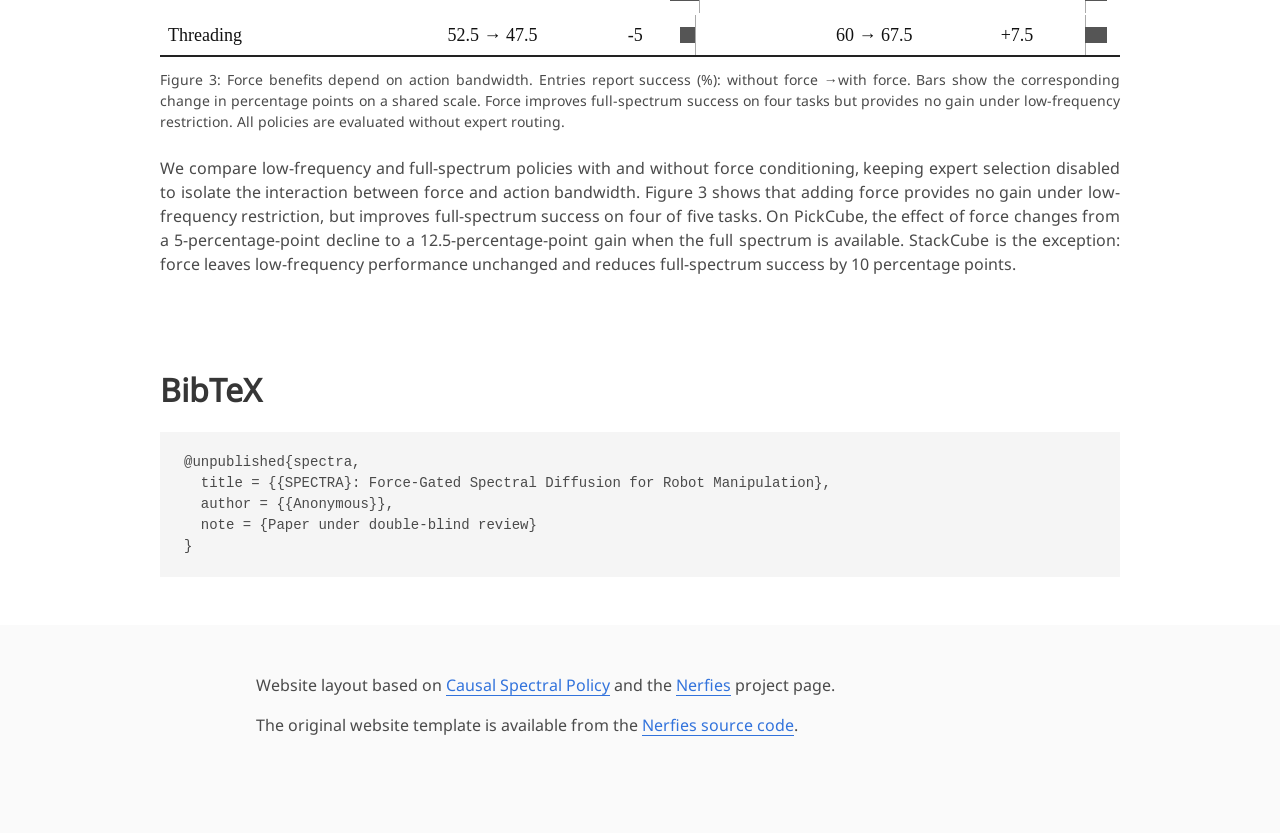
==== commit 92c585a8: "Made images not clickable" ====
--- a/site/index.html
+++ b/site/index.html
@@ -25,7 +25,7 @@
 <section id="architecture" aria-labelledby="architecture-title">
 <h2 id="architecture-title">Architecture</h2><hr>
 <div class="section-body">
-<figure><a href="static/media/architecture.png" aria-label="Figure 2: Inference and gate calibration in SPECTRA — full size"><img src="static/media/architecture.png" width="1239" height="729" alt="Figure 2: Inference and gate calibration in SPECTRA" loading="lazy" decoding="async"></a><figcaption>Figure 2: Inference and gate calibration in SPECTRA. (a) Recent force–torque history guides selection between a force-blind coarse policy with low-frequency support and a force-conditioned fine policy with full-spectrum support. Only the selected policy generates the next action chunk; the robot sequences illustrate the two alternatives. (b) Relative prediction errors of frozen policies on held-out demonstrations provide margin-based supervision for the gate. Colored bins indicate spectral support.</figcaption></figure>
+<figure><img src="static/media/architecture.png" width="1239" height="729" alt="Figure 2: Inference and gate calibration in SPECTRA" loading="lazy" decoding="async"><figcaption>Figure 2: Inference and gate calibration in SPECTRA. (a) Recent force–torque history guides selection between a force-blind coarse policy with low-frequency support and a force-conditioned fine policy with full-spectrum support. Only the selected policy generates the next action chunk; the robot sequences illustrate the two alternatives. (b) Relative prediction errors of frozen policies on held-out demonstrations provide margin-based supervision for the gate. Colored bins indicate spectral support.</figcaption></figure>
 <p>We introduce SPECTRA, a force-aware spectral diffusion framework with independently trained coarse and fine policies. The coarse policy predicts low-frequency motion; the fine policy uses force/tactile memory and predicts the full action spectrum. Coefficient-wise normalization balances spectral signal-to-noise ratios during training. A gate uses recent force history to select one policy per action chunk, learning from their relative prediction errors on held-out demonstrations without manually labeled contact phases.</p>
 </div>
 </section>
@@ -167,8 +167,7 @@
 </tbody>
 </table></div>
 <h3>Policy Architectures</h3>
-<a href="static/media/policy-architectures.png" aria-label="Policy architectures — full size">
-<img src="static/media/policy-architectures.png" width="1191" height="354" alt="(a) No force; (b) Always-on force; (c) Force gating; (d) SPECTRA" loading="lazy" decoding="async"></a>
+<img src="static/media/policy-architectures.png" width="1191" height="354" alt="(a) No force; (b) Always-on force; (c) Force gating; (d) SPECTRA" loading="lazy" decoding="async">
 <figcaption id="simulation-table-caption">Table 1: Policy architectures and simulation success rates (%). Matching colors and labels connect each architecture to its results. DP: diffusion policy; FM: flow matching. Best results are bold.</figcaption></figure>
 <p>Table 1 shows that SPECTRA outperforms force-blind action-space DP and FM on all six tasks. It achieves the highest success rates on PickCube, StackCube, Coffee, and Threading, and ties the best result on PlugCharger. Its mean success rate is 65.8%, compared with 52.9% for always using the fine policy and 50.0% for the strongest generic force-gating baseline, corresponding to gains of 12.9 and 15.8 percentage points, respectively. PegInsertionSide remains an exception: force-blind DCT-space FM achieves 45.0%, compared with 40.0% for SPECTRA.</p>
 </div>
@@ -176,7 +175,7 @@
 <h3>Real-Robot Experiments</h3>
 <p>We evaluate SPECTRA on an OpenArm robot equipped with a fixed camera and a wrist-mounted camera.</p>
 <p>For each task, we collect 80 demonstration episodes, using 40 for policy training and 40 for gate calibration. Coca-Cola placement additionally requires placing the can without an audible contact sound, making gentle placement part of the success criterion. We evaluate whiteboard erasing by the percentage of text removed and the remaining tasks by success rate.</p>
-<figure><a href="static/media/real-robot-results.png" aria-label="Figure 5: Real-robot performance — full size"><img src="static/media/real-robot-results.png" width="1188" height="357" alt="Figure 5: Real-robot performance" loading="lazy" decoding="async"></a><figcaption>Figure 5: Real-robot performance. (a) Task success, including silent placement for Coca-Cola. (b) Percentage of text erased from the whiteboard. DP and FM predict actions without force conditioning. Bars show reported point estimates.</figcaption></figure>
+<figure><img src="static/media/real-robot-results.png" width="1188" height="357" alt="Figure 5: Real-robot performance" loading="lazy" decoding="async"><figcaption>Figure 5: Real-robot performance. (a) Task success, including silent placement for Coca-Cola. (b) Percentage of text erased from the whiteboard. DP and FM predict actions without force conditioning. Bars show reported point estimates.</figcaption></figure>
 <p>Figure 5 shows that SPECTRA outperforms force-blind DP and FM on four of five tasks. Wet-wipe extraction reaches 100% success, compared with 50% for DP and 70% for FM; quiet Coca-Cola placement reaches 90%, versus 80% for both baselines. Whiteboard erasing removes 89.5% of the text, compared with 77.5% for DP and 68.5% for FM. Jigglypuff placement is the exception: SPECTRA achieves 80% success, exceeding DP but below FM’s 90%.</p>
 <div class="task-videos" aria-label="Real-robot task excerpts">
   <figure class="task-video">
--- a/site/static/style.css
+++ b/site/static/style.css
@@ -34,7 +34,6 @@
 li { margin-bottom: 8px; }
 figure { margin: 24px 0; text-align: center; }
 figure:last-child { margin-bottom: 0; }
-figure > a { display: block; }
 figure img { display: block; width: 100%; height: auto; margin: 0 auto; }
 figcaption { margin: 12px 0 0; font-size: 14px; line-height: 1.5; text-align: justify; }
 #simulation figure { width: 80%; margin-inline: auto; }
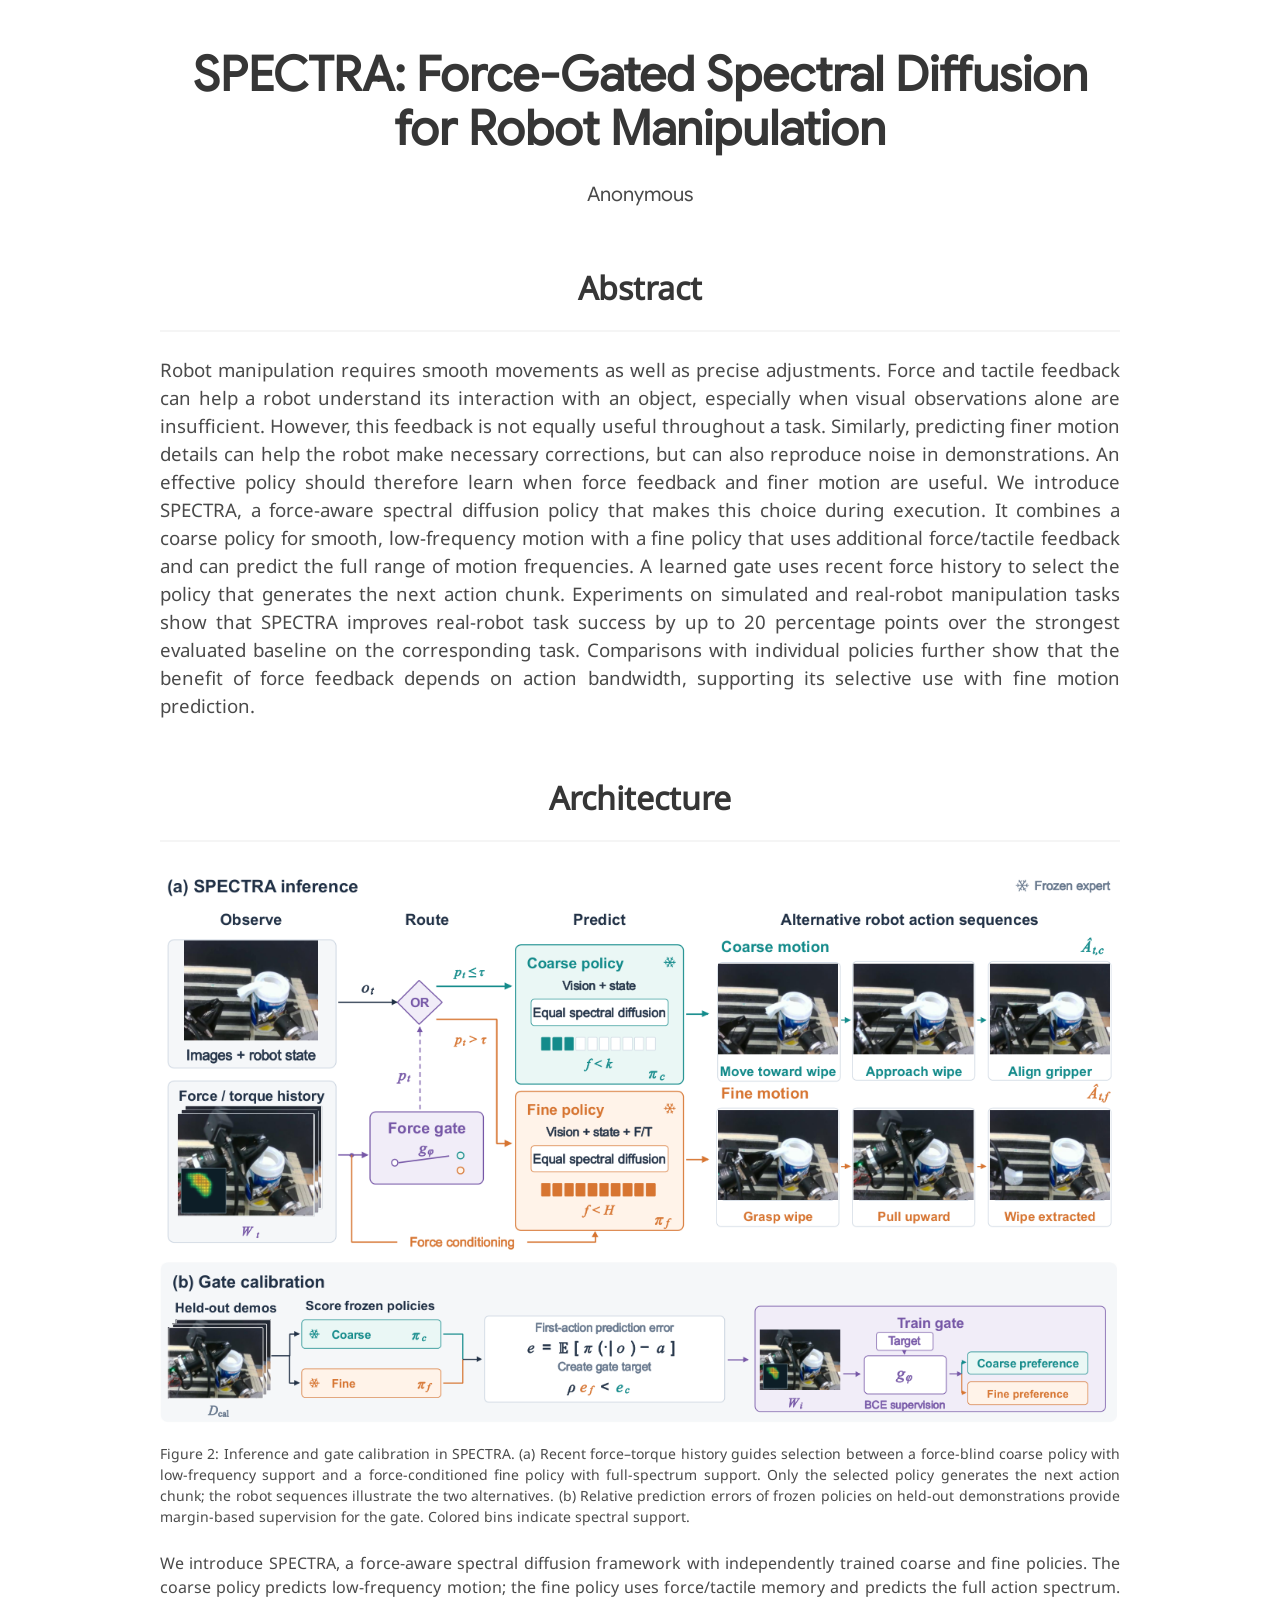
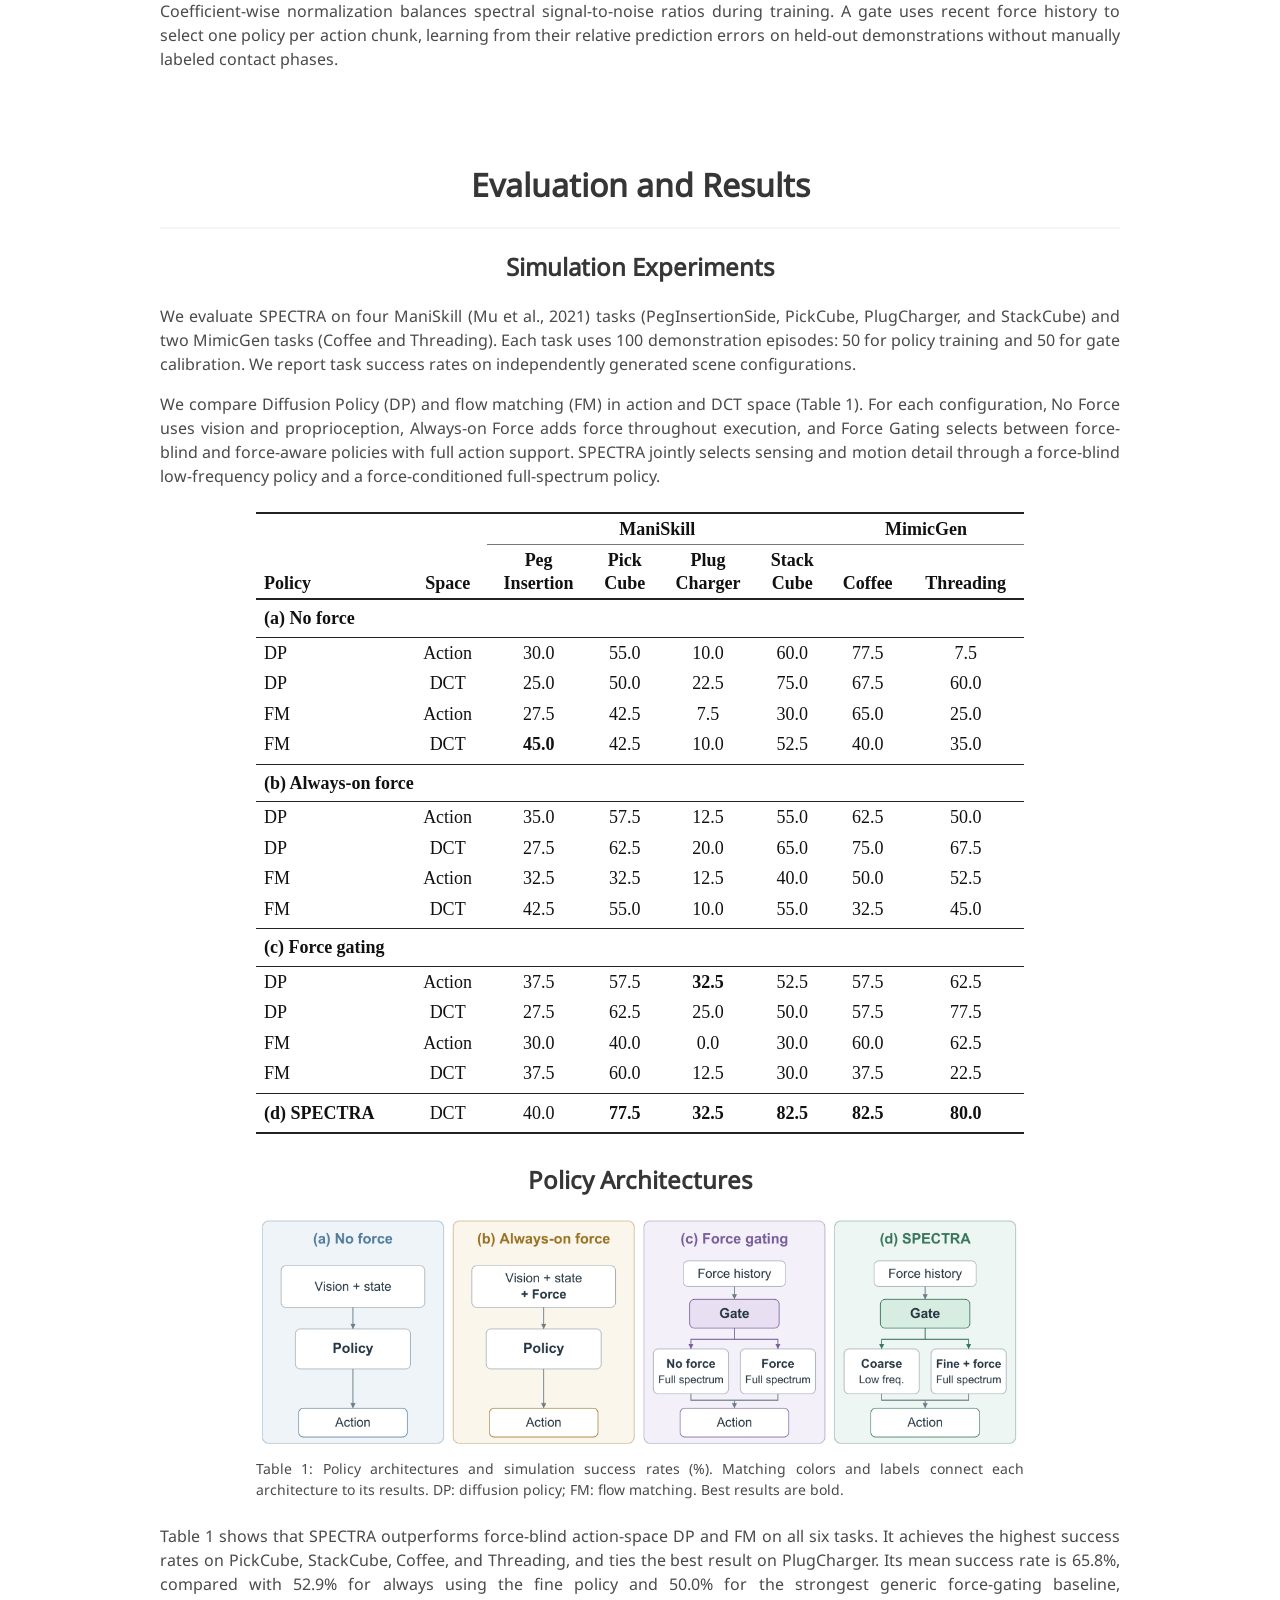
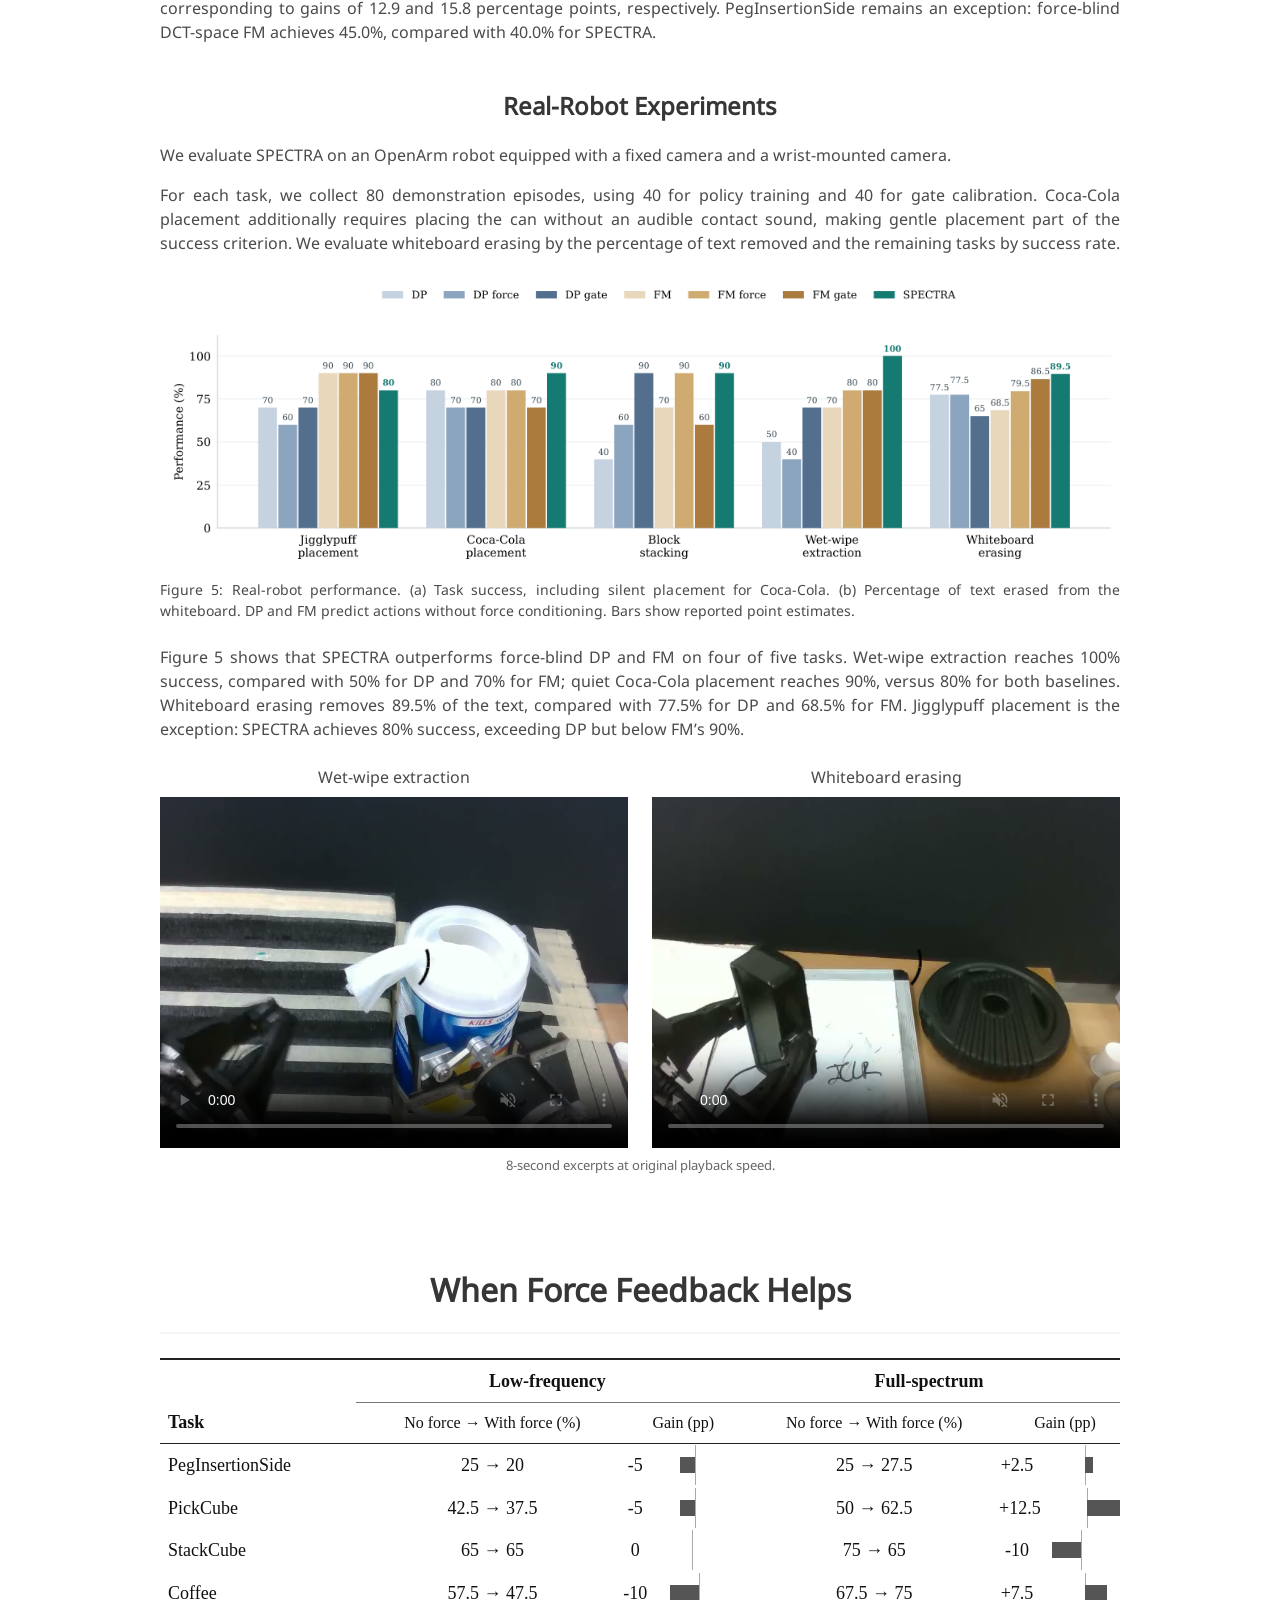
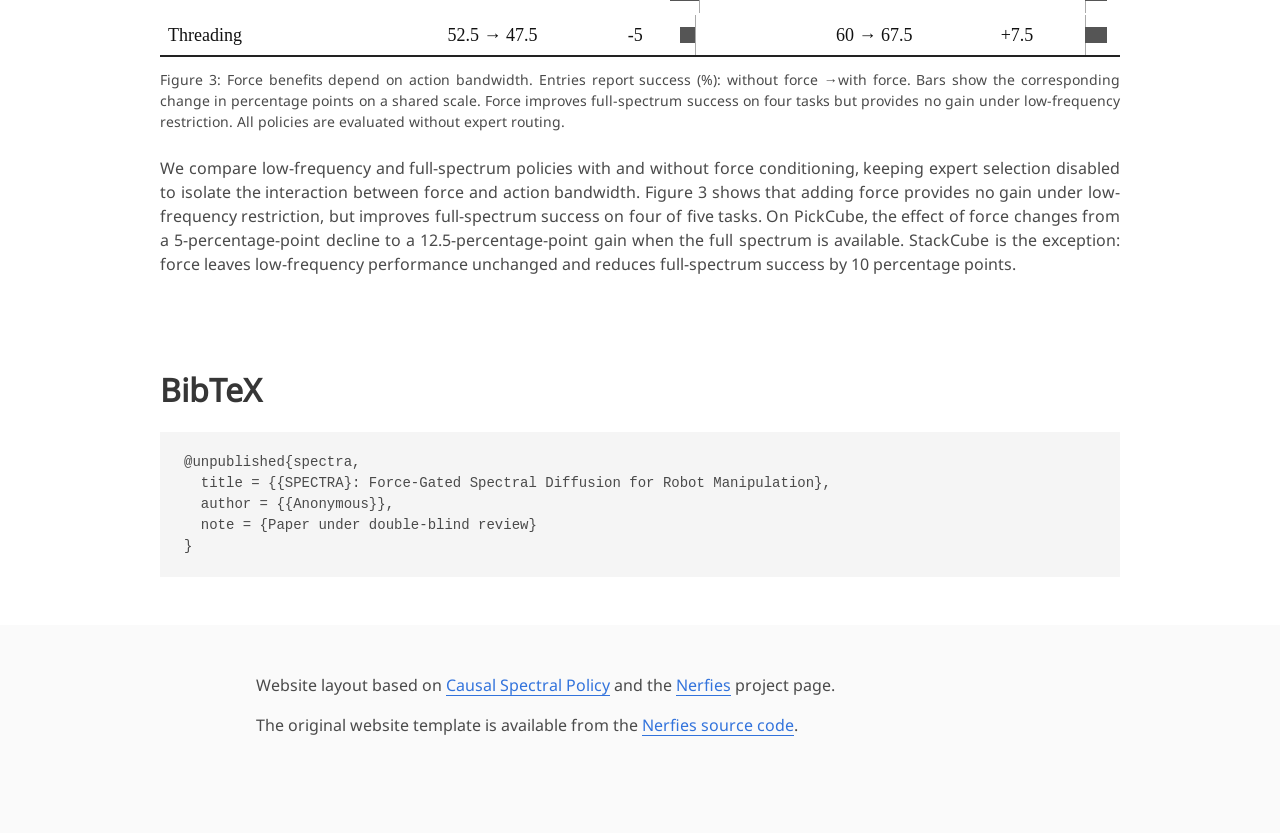
==== commit 96196045: "Fix ManiSkill citation formatting" ====
--- a/site/index.html
+++ b/site/index.html
@@ -34,7 +34,7 @@
 <div class="section-body">
 <div id="simulation">
 <h3>Simulation Experiments</h3>
-<p>We evaluate SPECTRA on four ManiSkill Mu et al. (2021) tasks (PegInsertionSide, PickCube, PlugCharger, and StackCube) and two MimicGen tasks (Coffee and Threading). Each task uses 100 demonstration episodes: 50 for policy training and 50 for gate calibration. We report task success rates on independently generated scene configurations.</p>
+<p>We evaluate SPECTRA on four ManiSkill (Mu et al., 2021) tasks (PegInsertionSide, PickCube, PlugCharger, and StackCube) and two MimicGen tasks (Coffee and Threading). Each task uses 100 demonstration episodes: 50 for policy training and 50 for gate calibration. We report task success rates on independently generated scene configurations.</p>
 <p>We compare Diffusion Policy (DP) and flow matching (FM) in action and DCT space (Table 1). For each configuration, No Force uses vision and proprioception, Always-on Force adds force throughout execution, and Force Gating selects between force-blind and force-aware policies with full action support. SPECTRA jointly selects sensing and motion detail through a force-blind low-frequency policy and a force-conditioned full-spectrum policy.</p>
 <figure class="simulation-table">
 <div class="table-scroll" role="region" aria-label="Simulation success rates, scroll horizontally on small screens" tabindex="0">
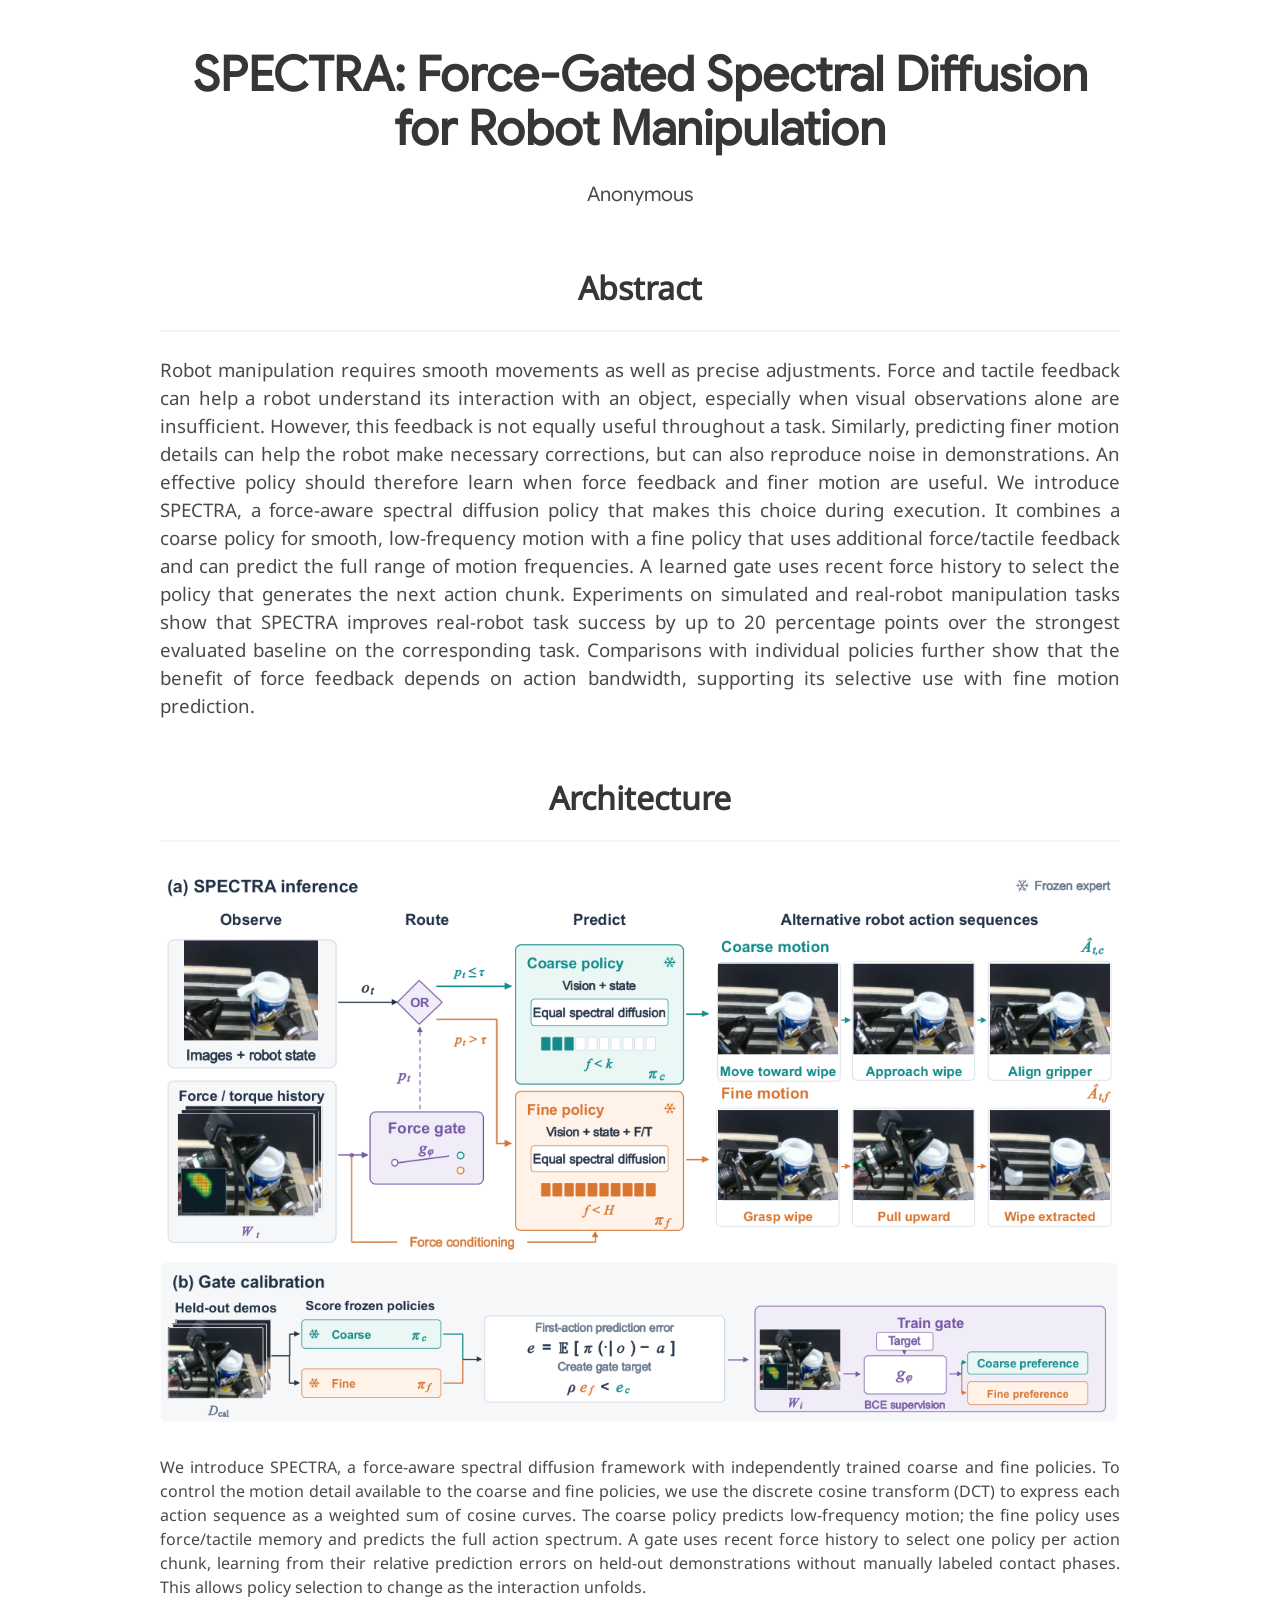
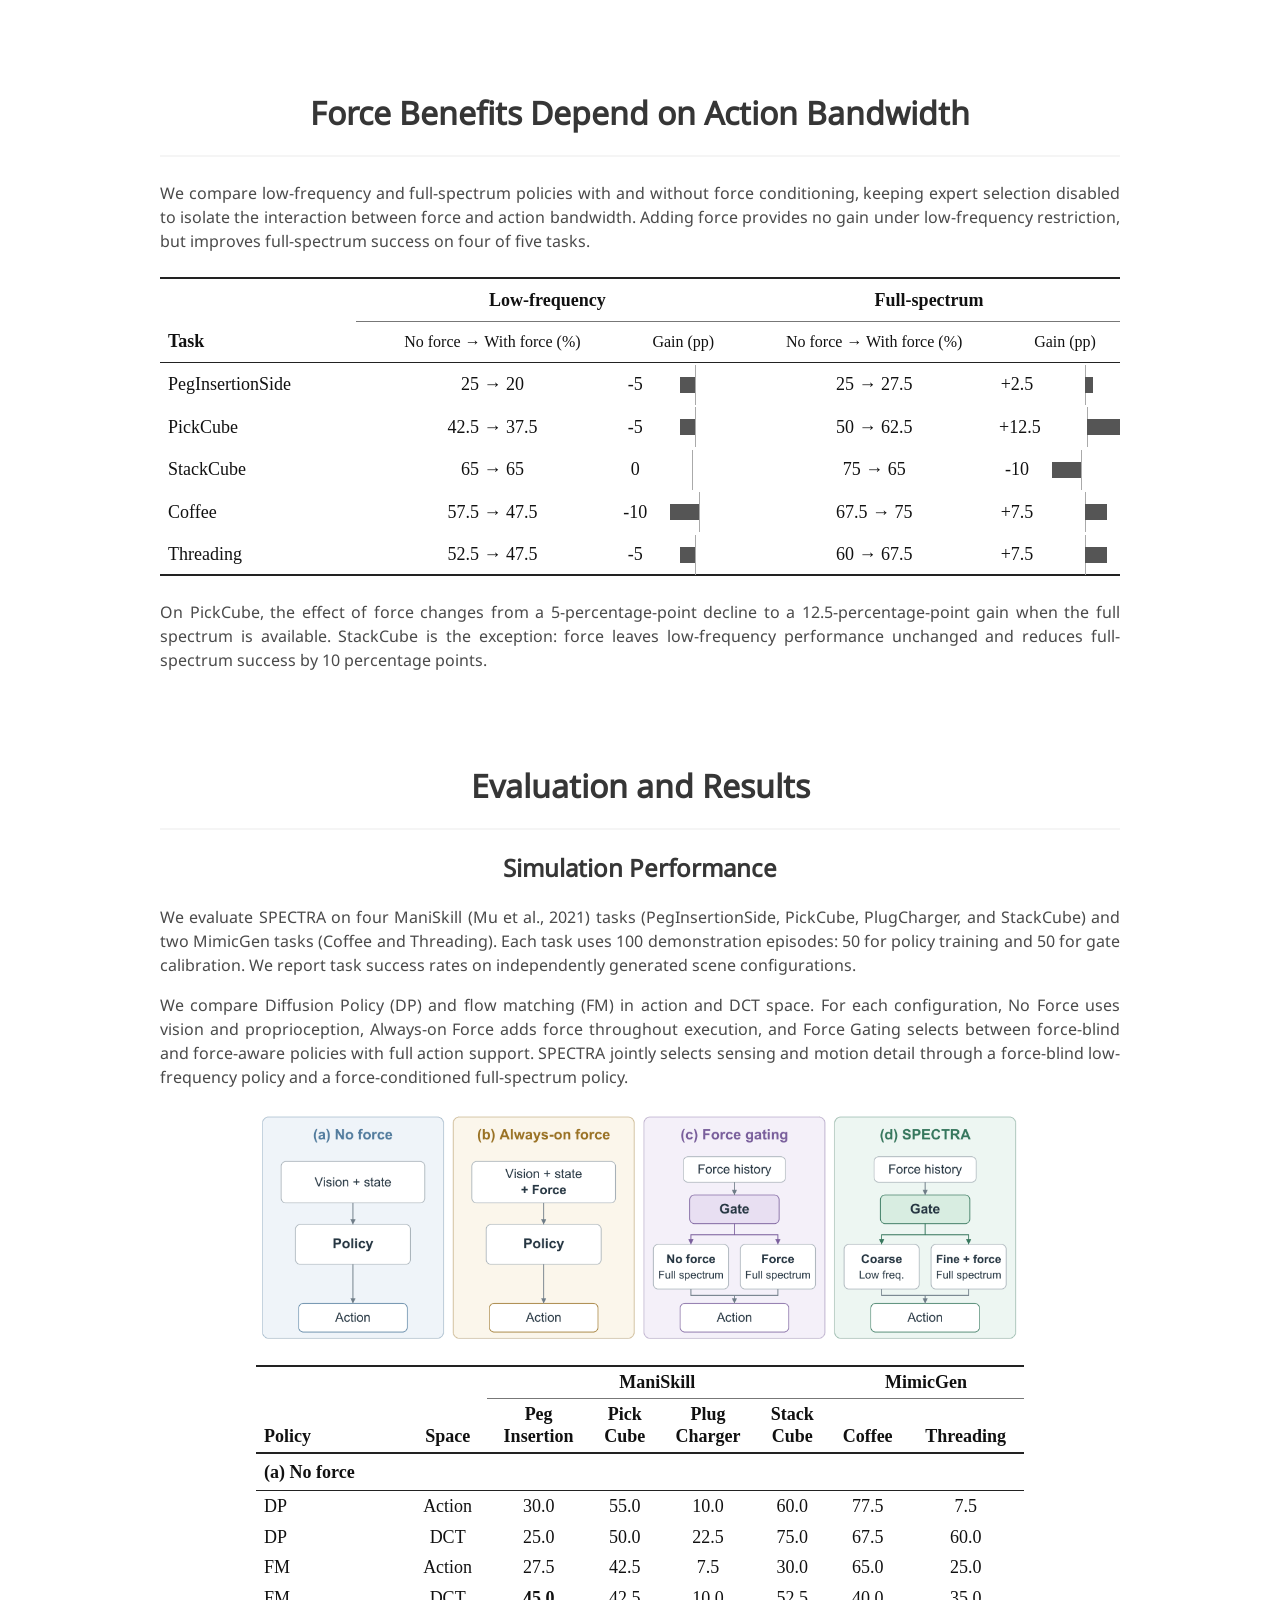
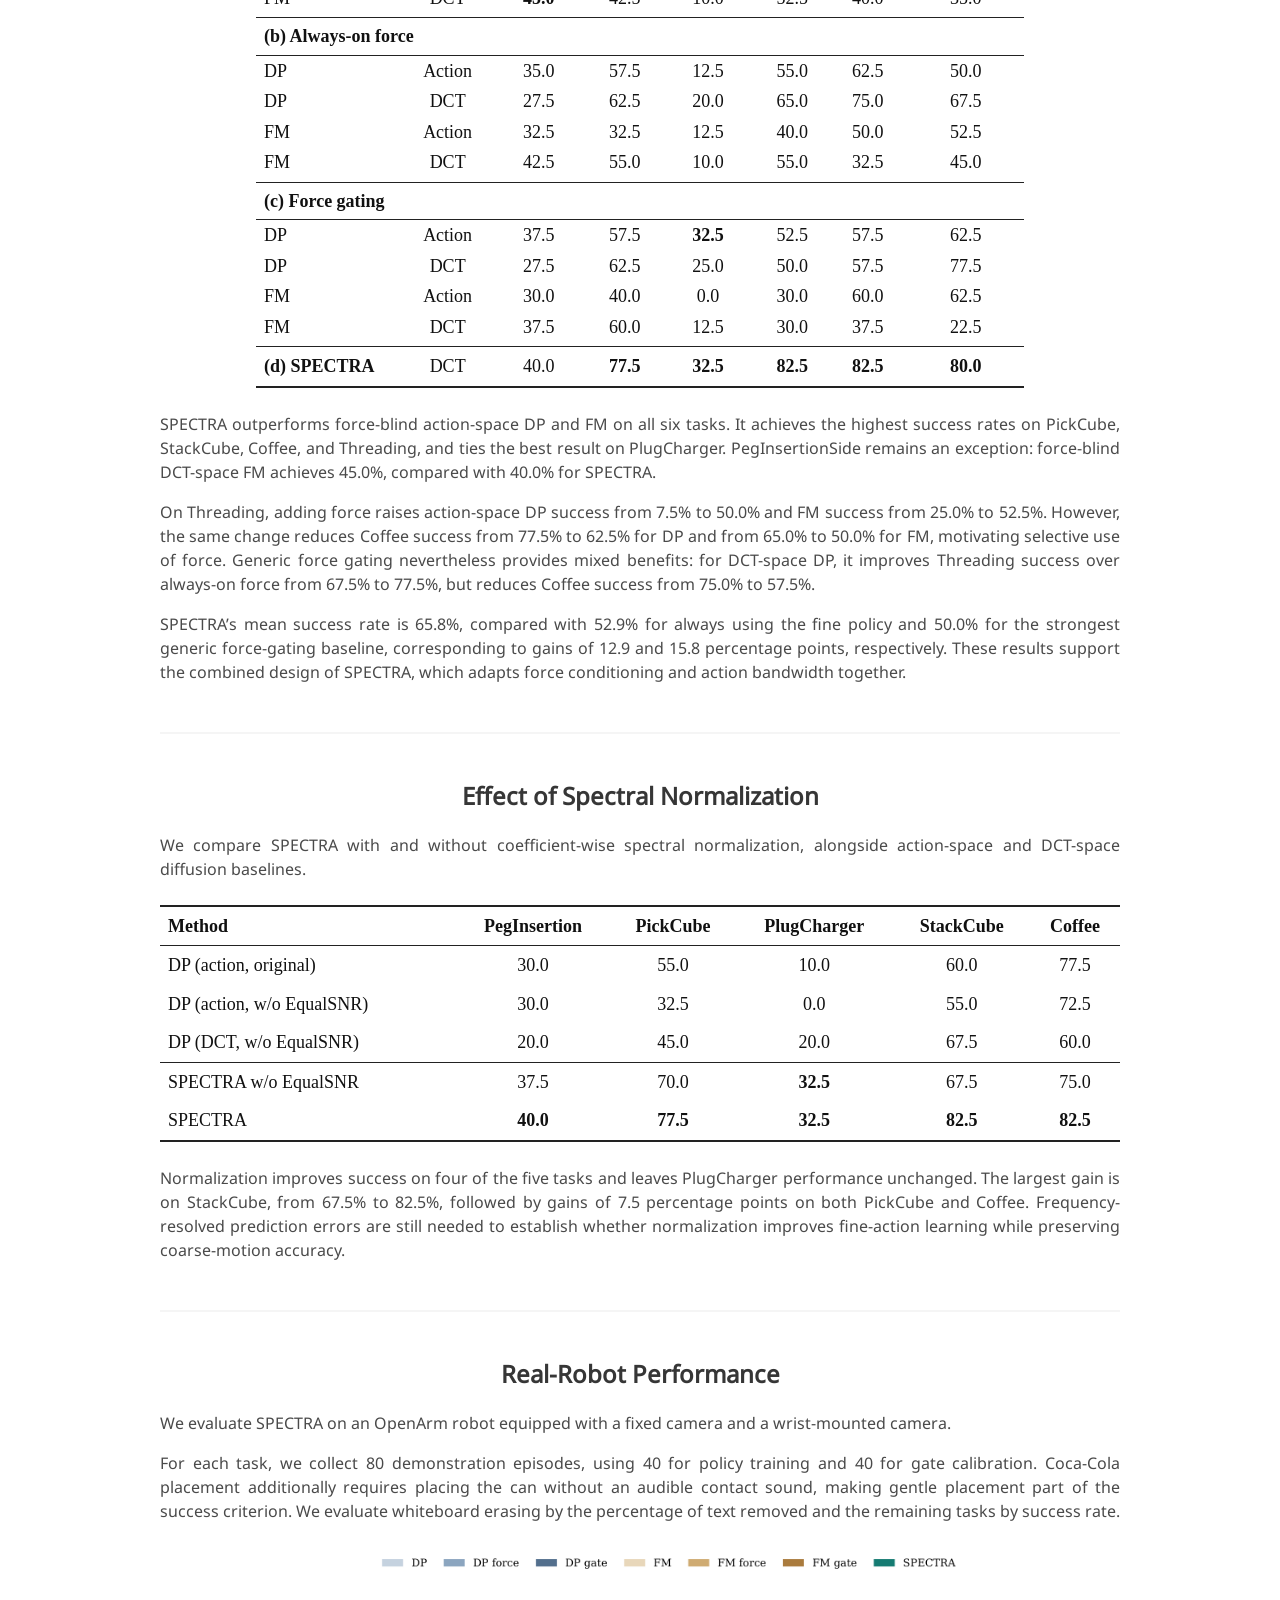
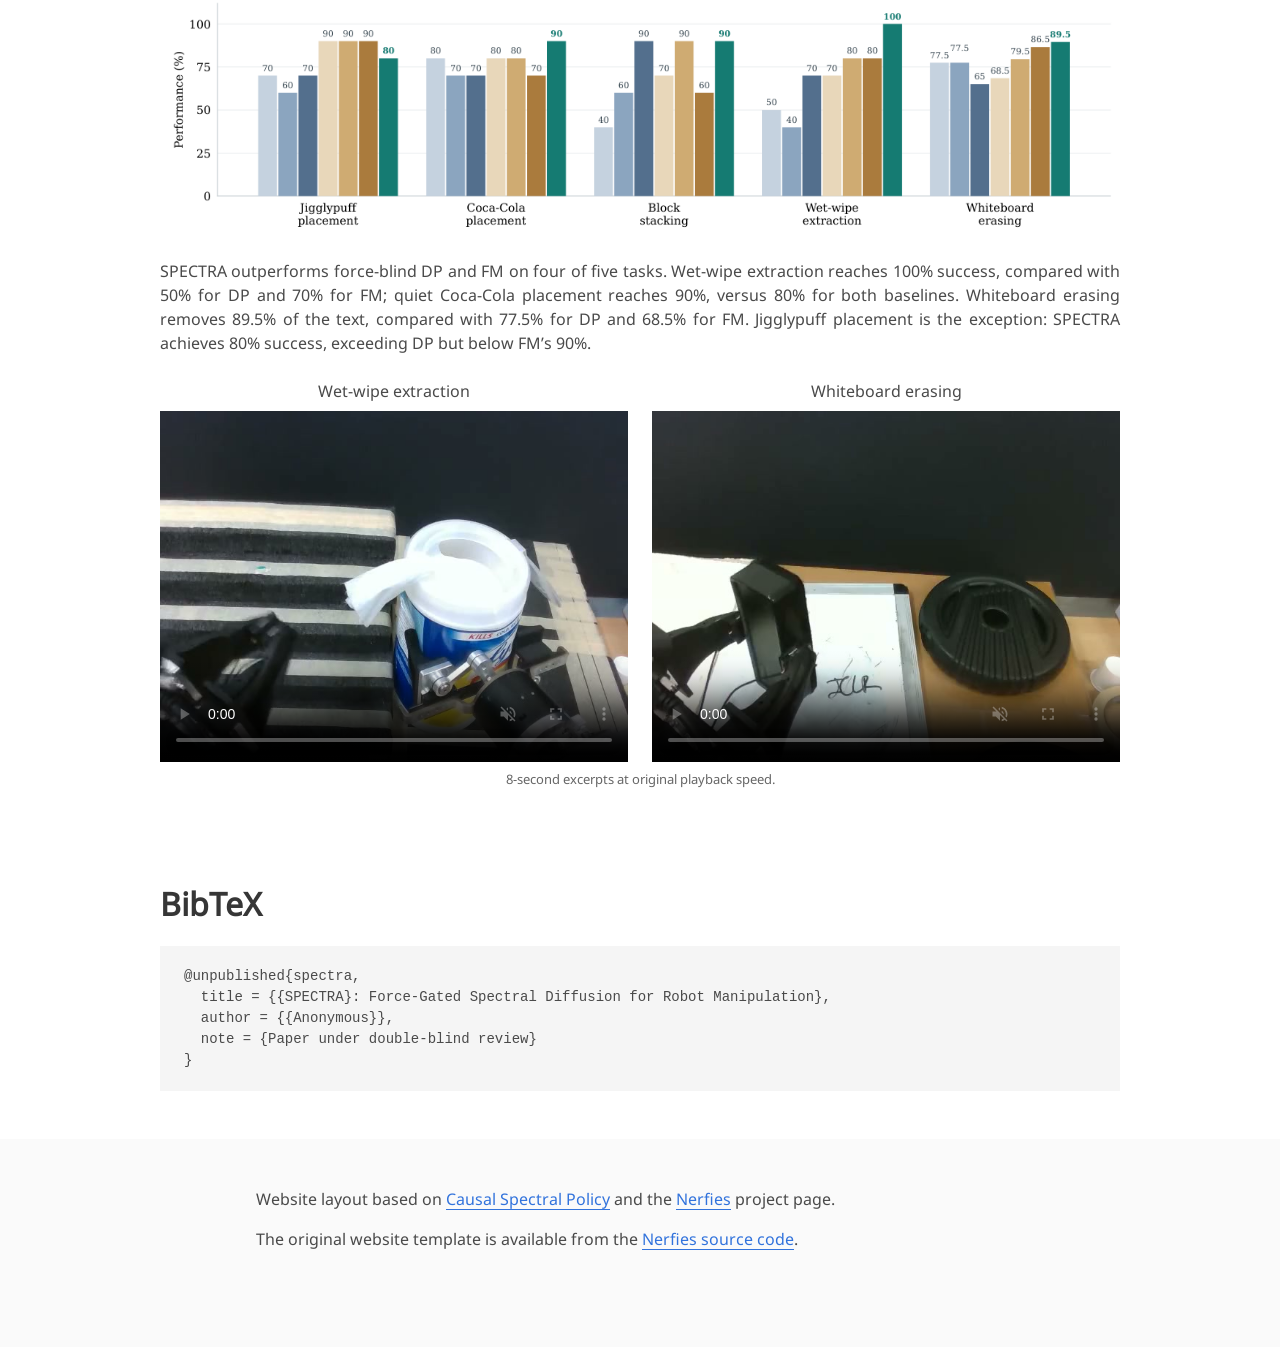
==== commit 06102656: "Cleaned up sections" ====
--- a/site/index.html
+++ b/site/index.html
@@ -25,20 +25,68 @@
 <section id="architecture" aria-labelledby="architecture-title">
 <h2 id="architecture-title">Architecture</h2><hr>
 <div class="section-body">
-<figure><img src="static/media/architecture.png" width="1239" height="729" alt="Figure 2: Inference and gate calibration in SPECTRA" loading="lazy" decoding="async"><figcaption>Figure 2: Inference and gate calibration in SPECTRA. (a) Recent force–torque history guides selection between a force-blind coarse policy with low-frequency support and a force-conditioned fine policy with full-spectrum support. Only the selected policy generates the next action chunk; the robot sequences illustrate the two alternatives. (b) Relative prediction errors of frozen policies on held-out demonstrations provide margin-based supervision for the gate. Colored bins indicate spectral support.</figcaption></figure>
-<p>We introduce SPECTRA, a force-aware spectral diffusion framework with independently trained coarse and fine policies. The coarse policy predicts low-frequency motion; the fine policy uses force/tactile memory and predicts the full action spectrum. Coefficient-wise normalization balances spectral signal-to-noise ratios during training. A gate uses recent force history to select one policy per action chunk, learning from their relative prediction errors on held-out demonstrations without manually labeled contact phases.</p>
+<figure><img src="static/media/architecture.png" width="1239" height="729" alt="Figure 2: Inference and gate calibration in SPECTRA" loading="lazy" decoding="async"></figure>
+<p>We introduce SPECTRA, a force-aware spectral diffusion framework with independently trained coarse and fine policies. To control the motion detail available to the coarse and fine policies, we use the discrete cosine transform (DCT) to express each action sequence as a weighted sum of cosine curves. The coarse policy predicts low-frequency motion; the fine policy uses force/tactile memory and predicts the full action spectrum. A gate uses recent force history to select one policy per action chunk, learning from their relative prediction errors on held-out demonstrations without manually labeled contact phases. This allows policy selection to change as the interaction unfolds.</p>
+</div>
+</section>
+<section id="force-bandwidth" aria-labelledby="force-bandwidth-title">
+<h2 id="force-bandwidth-title">Force Benefits Depend on Action Bandwidth</h2><hr>
+<div class="section-body">
+<p>We compare low-frequency and full-spectrum policies with and without force conditioning, keeping expert selection disabled to isolate the interaction between force and action bandwidth. Adding force provides no gain under low-frequency restriction, but improves full-spectrum success on four of five tasks.</p>
+<figure class="force-bandwidth-table">
+<div class="table-scroll" role="region" aria-label="Force feedback and action bandwidth results, scroll horizontally on small screens" tabindex="0">
+<table class="results-table bandwidth-table">
+<caption class="sr-only">Force benefits depend on action bandwidth</caption>
+<colgroup span="1"></colgroup><colgroup span="2"></colgroup><colgroup span="2"></colgroup>
+<thead><tr><th scope="col" rowspan="2">Task</th>
+<th scope="colgroup" colspan="2">Low-frequency</th><th scope="colgroup" colspan="2">Full-spectrum</th></tr>
+<tr><th scope="col">No force → With force (%)</th><th scope="col">Gain (pp)</th>
+<th scope="col">No force → With force (%)</th><th scope="col">Gain (pp)</th></tr></thead><tbody>
+<tr><th scope="row">PegInsertionSide</th>
+<td>25 → 20</td>
+<td><span class="gain-cell"><span>-5</span><span class="gain-track" aria-hidden="true"><span class="gain-bar" style="left: 33.3333%; width: 16.6667%"></span></span></span></td>
+<td>25 → 27.5</td>
+<td><span class="gain-cell"><span>+2.5</span><span class="gain-track" aria-hidden="true"><span class="gain-bar" style="left: 50%; width: 8.33333%"></span></span></span></td>
+</tr>
+<tr><th scope="row">PickCube</th>
+<td>42.5 → 37.5</td>
+<td><span class="gain-cell"><span>-5</span><span class="gain-track" aria-hidden="true"><span class="gain-bar" style="left: 33.3333%; width: 16.6667%"></span></span></span></td>
+<td>50 → 62.5</td>
+<td><span class="gain-cell"><span>+12.5</span><span class="gain-track" aria-hidden="true"><span class="gain-bar" style="left: 50%; width: 41.6667%"></span></span></span></td>
+</tr>
+<tr><th scope="row">StackCube</th>
+<td>65 → 65</td>
+<td><span class="gain-cell"><span>0</span><span class="gain-track" aria-hidden="true"><span class="gain-bar" style="left: 50%; width: 0%"></span></span></span></td>
+<td>75 → 65</td>
+<td><span class="gain-cell"><span>-10</span><span class="gain-track" aria-hidden="true"><span class="gain-bar" style="left: 16.6667%; width: 33.3333%"></span></span></span></td>
+</tr>
+<tr><th scope="row">Coffee</th>
+<td>57.5 → 47.5</td>
+<td><span class="gain-cell"><span>-10</span><span class="gain-track" aria-hidden="true"><span class="gain-bar" style="left: 16.6667%; width: 33.3333%"></span></span></span></td>
+<td>67.5 → 75</td>
+<td><span class="gain-cell"><span>+7.5</span><span class="gain-track" aria-hidden="true"><span class="gain-bar" style="left: 50%; width: 25%"></span></span></span></td>
+</tr>
+<tr><th scope="row">Threading</th>
+<td>52.5 → 47.5</td>
+<td><span class="gain-cell"><span>-5</span><span class="gain-track" aria-hidden="true"><span class="gain-bar" style="left: 33.3333%; width: 16.6667%"></span></span></span></td>
+<td>60 → 67.5</td>
+<td><span class="gain-cell"><span>+7.5</span><span class="gain-track" aria-hidden="true"><span class="gain-bar" style="left: 50%; width: 25%"></span></span></span></td>
+</tr>
+</tbody></table></div></figure>
+<p>On PickCube, the effect of force changes from a 5-percentage-point decline to a 12.5-percentage-point gain when the full spectrum is available. StackCube is the exception: force leaves low-frequency performance unchanged and reduces full-spectrum success by 10 percentage points.</p>
 </div>
 </section>
 <section id="experiments" aria-labelledby="experiments-title">
 <h2 id="experiments-title">Evaluation and Results</h2><hr>
 <div class="section-body">
-<div id="simulation">
-<h3>Simulation Experiments</h3>
+<div id="simulation" class="evaluation-block" role="group" aria-labelledby="simulation-title">
+<h3 id="simulation-title">Simulation Performance</h3>
 <p>We evaluate SPECTRA on four ManiSkill (Mu et al., 2021) tasks (PegInsertionSide, PickCube, PlugCharger, and StackCube) and two MimicGen tasks (Coffee and Threading). Each task uses 100 demonstration episodes: 50 for policy training and 50 for gate calibration. We report task success rates on independently generated scene configurations.</p>
-<p>We compare Diffusion Policy (DP) and flow matching (FM) in action and DCT space (Table 1). For each configuration, No Force uses vision and proprioception, Always-on Force adds force throughout execution, and Force Gating selects between force-blind and force-aware policies with full action support. SPECTRA jointly selects sensing and motion detail through a force-blind low-frequency policy and a force-conditioned full-spectrum policy.</p>
+<p>We compare Diffusion Policy (DP) and flow matching (FM) in action and DCT space. For each configuration, No Force uses vision and proprioception, Always-on Force adds force throughout execution, and Force Gating selects between force-blind and force-aware policies with full action support. SPECTRA jointly selects sensing and motion detail through a force-blind low-frequency policy and a force-conditioned full-spectrum policy.</p>
+<figure><img src="static/media/policy-architectures.png" width="1191" height="354" alt="(a) No force; (b) Always-on force; (c) Force gating; (d) SPECTRA" loading="lazy" decoding="async"></figure>
 <figure class="simulation-table">
 <div class="table-scroll" role="region" aria-label="Simulation success rates, scroll horizontally on small screens" tabindex="0">
-<table class="results-table" aria-describedby="simulation-table-caption">
+<table class="results-table">
 <caption class="sr-only">Table 1: Policy architectures and simulation success rates (%)</caption>
 <colgroup span="2"></colgroup><colgroup span="4"></colgroup><colgroup span="2"></colgroup>
 <thead><tr><th scope="col" rowspan="2">Policy</th><th scope="col" rowspan="2">Space</th>
@@ -165,18 +213,70 @@
 <td><strong>80.0</strong></td>
 </tr>
 </tbody>
-</table></div>
-<h3>Policy Architectures</h3>
-<img src="static/media/policy-architectures.png" width="1191" height="354" alt="(a) No force; (b) Always-on force; (c) Force gating; (d) SPECTRA" loading="lazy" decoding="async">
-<figcaption id="simulation-table-caption">Table 1: Policy architectures and simulation success rates (%). Matching colors and labels connect each architecture to its results. DP: diffusion policy; FM: flow matching. Best results are bold.</figcaption></figure>
-<p>Table 1 shows that SPECTRA outperforms force-blind action-space DP and FM on all six tasks. It achieves the highest success rates on PickCube, StackCube, Coffee, and Threading, and ties the best result on PlugCharger. Its mean success rate is 65.8%, compared with 52.9% for always using the fine policy and 50.0% for the strongest generic force-gating baseline, corresponding to gains of 12.9 and 15.8 percentage points, respectively. PegInsertionSide remains an exception: force-blind DCT-space FM achieves 45.0%, compared with 40.0% for SPECTRA.</p>
-</div>
-<div id="real-robot">
-<h3>Real-Robot Experiments</h3>
+</table></div></figure>
+<p>SPECTRA outperforms force-blind action-space DP and FM on all six tasks. It achieves the highest success rates on PickCube, StackCube, Coffee, and Threading, and ties the best result on PlugCharger. PegInsertionSide remains an exception: force-blind DCT-space FM achieves 45.0%, compared with 40.0% for SPECTRA.</p>
+<p>On Threading, adding force raises action-space DP success from 7.5% to 50.0% and FM success from 25.0% to 52.5%. However, the same change reduces Coffee success from 77.5% to 62.5% for DP and from 65.0% to 50.0% for FM, motivating selective use of force. Generic force gating nevertheless provides mixed benefits: for DCT-space DP, it improves Threading success over always-on force from 67.5% to 77.5%, but reduces Coffee success from 75.0% to 57.5%.</p>
+<p>SPECTRA’s mean success rate is 65.8%, compared with 52.9% for always using the fine policy and 50.0% for the strongest generic force-gating baseline, corresponding to gains of 12.9 and 15.8 percentage points, respectively. These results support the combined design of SPECTRA, which adapts force conditioning and action bandwidth together.</p>
+</div>
+<div id="spectral-normalization" class="evaluation-block" role="group" aria-labelledby="spectral-normalization-title">
+<h3 id="spectral-normalization-title">Effect of Spectral Normalization</h3>
+<p>We compare SPECTRA with and without coefficient-wise spectral normalization, alongside action-space and DCT-space diffusion baselines.</p>
+<figure class="normalization-results">
+<div class="table-scroll" role="region" aria-label="Spectral normalization success rates, scroll horizontally on small screens" tabindex="0">
+<table class="results-table normalization-table">
+<caption class="sr-only">Effect of spectral signal-to-noise balancing: task success (%)</caption>
+<thead><tr>
+<th scope="col">Method</th>
+<th scope="col">PegInsertion</th>
+<th scope="col">PickCube</th>
+<th scope="col">PlugCharger</th>
+<th scope="col">StackCube</th>
+<th scope="col">Coffee</th>
+</tr></thead><tbody>
+<tr><th scope="row">DP (action, original)</th>
+<td>30.0</td>
+<td>55.0</td>
+<td>10.0</td>
+<td>60.0</td>
+<td>77.5</td>
+</tr>
+<tr><th scope="row">DP (action, w/o EqualSNR)</th>
+<td>30.0</td>
+<td>32.5</td>
+<td>0.0</td>
+<td>55.0</td>
+<td>72.5</td>
+</tr>
+<tr><th scope="row">DP (DCT, w/o EqualSNR)</th>
+<td>20.0</td>
+<td>45.0</td>
+<td>20.0</td>
+<td>67.5</td>
+<td>60.0</td>
+</tr>
+<tr class="normalization-variant"><th scope="row">SPECTRA w/o EqualSNR</th>
+<td>37.5</td>
+<td>70.0</td>
+<td><strong>32.5</strong></td>
+<td>67.5</td>
+<td>75.0</td>
+</tr>
+<tr class="normalization-variant"><th scope="row">SPECTRA</th>
+<td><strong>40.0</strong></td>
+<td><strong>77.5</strong></td>
+<td><strong>32.5</strong></td>
+<td><strong>82.5</strong></td>
+<td><strong>82.5</strong></td>
+</tr>
+</tbody></table></div></figure>
+<p>Normalization improves success on four of the five tasks and leaves PlugCharger performance unchanged. The largest gain is on StackCube, from 67.5% to 82.5%, followed by gains of 7.5 percentage points on both PickCube and Coffee. Frequency-resolved prediction errors are still needed to establish whether normalization improves fine-action learning while preserving coarse-motion accuracy.</p>
+</div>
+<div id="real-robot" class="evaluation-block" role="group" aria-labelledby="real-robot-title">
+<h3 id="real-robot-title">Real-Robot Performance</h3>
 <p>We evaluate SPECTRA on an OpenArm robot equipped with a fixed camera and a wrist-mounted camera.</p>
 <p>For each task, we collect 80 demonstration episodes, using 40 for policy training and 40 for gate calibration. Coca-Cola placement additionally requires placing the can without an audible contact sound, making gentle placement part of the success criterion. We evaluate whiteboard erasing by the percentage of text removed and the remaining tasks by success rate.</p>
-<figure><img src="static/media/real-robot-results.png" width="1188" height="357" alt="Figure 5: Real-robot performance" loading="lazy" decoding="async"><figcaption>Figure 5: Real-robot performance. (a) Task success, including silent placement for Coca-Cola. (b) Percentage of text erased from the whiteboard. DP and FM predict actions without force conditioning. Bars show reported point estimates.</figcaption></figure>
-<p>Figure 5 shows that SPECTRA outperforms force-blind DP and FM on four of five tasks. Wet-wipe extraction reaches 100% success, compared with 50% for DP and 70% for FM; quiet Coca-Cola placement reaches 90%, versus 80% for both baselines. Whiteboard erasing removes 89.5% of the text, compared with 77.5% for DP and 68.5% for FM. Jigglypuff placement is the exception: SPECTRA achieves 80% success, exceeding DP but below FM’s 90%.</p>
+<figure><img src="static/media/real-robot-results.png" width="1188" height="357" alt="Figure 5: Real-robot performance" loading="lazy" decoding="async"></figure>
+<p>SPECTRA outperforms force-blind DP and FM on four of five tasks. Wet-wipe extraction reaches 100% success, compared with 50% for DP and 70% for FM; quiet Coca-Cola placement reaches 90%, versus 80% for both baselines. Whiteboard erasing removes 89.5% of the text, compared with 77.5% for DP and 68.5% for FM. Jigglypuff placement is the exception: SPECTRA achieves 80% success, exceeding DP but below FM’s 90%.</p>
 <div class="task-videos" aria-label="Real-robot task excerpts">
   <figure class="task-video">
     <figcaption id="wipe-video-title">Wet-wipe extraction</figcaption>
@@ -197,53 +297,6 @@
 </div>
 </div>
 </section>
-<section id="force-bandwidth" aria-labelledby="force-bandwidth-title">
-<h2 id="force-bandwidth-title">When Force Feedback Helps</h2><hr>
-<div class="section-body">
-<figure class="force-bandwidth-table">
-<div class="table-scroll" role="region" aria-label="Force feedback and action bandwidth results, scroll horizontally on small screens" tabindex="0">
-<table class="results-table bandwidth-table" aria-describedby="force-bandwidth-caption">
-<caption class="sr-only">Figure 3: Force benefits depend on action bandwidth</caption>
-<colgroup span="1"></colgroup><colgroup span="2"></colgroup><colgroup span="2"></colgroup>
-<thead><tr><th scope="col" rowspan="2">Task</th>
-<th scope="colgroup" colspan="2">Low-frequency</th><th scope="colgroup" colspan="2">Full-spectrum</th></tr>
-<tr><th scope="col">No force → With force (%)</th><th scope="col">Gain (pp)</th>
-<th scope="col">No force → With force (%)</th><th scope="col">Gain (pp)</th></tr></thead><tbody>
-<tr><th scope="row">PegInsertionSide</th>
-<td>25 → 20</td>
-<td><span class="gain-cell"><span>-5</span><span class="gain-track" aria-hidden="true"><span class="gain-bar" style="left: 33.3333%; width: 16.6667%"></span></span></span></td>
-<td>25 → 27.5</td>
-<td><span class="gain-cell"><span>+2.5</span><span class="gain-track" aria-hidden="true"><span class="gain-bar" style="left: 50%; width: 8.33333%"></span></span></span></td>
-</tr>
-<tr><th scope="row">PickCube</th>
-<td>42.5 → 37.5</td>
-<td><span class="gain-cell"><span>-5</span><span class="gain-track" aria-hidden="true"><span class="gain-bar" style="left: 33.3333%; width: 16.6667%"></span></span></span></td>
-<td>50 → 62.5</td>
-<td><span class="gain-cell"><span>+12.5</span><span class="gain-track" aria-hidden="true"><span class="gain-bar" style="left: 50%; width: 41.6667%"></span></span></span></td>
-</tr>
-<tr><th scope="row">StackCube</th>
-<td>65 → 65</td>
-<td><span class="gain-cell"><span>0</span><span class="gain-track" aria-hidden="true"><span class="gain-bar" style="left: 50%; width: 0%"></span></span></span></td>
-<td>75 → 65</td>
-<td><span class="gain-cell"><span>-10</span><span class="gain-track" aria-hidden="true"><span class="gain-bar" style="left: 16.6667%; width: 33.3333%"></span></span></span></td>
-</tr>
-<tr><th scope="row">Coffee</th>
-<td>57.5 → 47.5</td>
-<td><span class="gain-cell"><span>-10</span><span class="gain-track" aria-hidden="true"><span class="gain-bar" style="left: 16.6667%; width: 33.3333%"></span></span></span></td>
-<td>67.5 → 75</td>
-<td><span class="gain-cell"><span>+7.5</span><span class="gain-track" aria-hidden="true"><span class="gain-bar" style="left: 50%; width: 25%"></span></span></span></td>
-</tr>
-<tr><th scope="row">Threading</th>
-<td>52.5 → 47.5</td>
-<td><span class="gain-cell"><span>-5</span><span class="gain-track" aria-hidden="true"><span class="gain-bar" style="left: 33.3333%; width: 16.6667%"></span></span></span></td>
-<td>60 → 67.5</td>
-<td><span class="gain-cell"><span>+7.5</span><span class="gain-track" aria-hidden="true"><span class="gain-bar" style="left: 50%; width: 25%"></span></span></span></td>
-</tr>
-</tbody></table></div>
-<figcaption id="force-bandwidth-caption">Figure 3: Force benefits depend on action bandwidth. Entries report success (%): without force →with force. Bars show the corresponding change in percentage points on a shared scale. Force improves full-spectrum success on four tasks but provides no gain under low-frequency restriction. All policies are evaluated without expert routing.</figcaption></figure>
-<p>We compare low-frequency and full-spectrum policies with and without force conditioning, keeping expert selection disabled to isolate the interaction between force and action bandwidth. Figure 3 shows that adding force provides no gain under low-frequency restriction, but improves full-spectrum success on four of five tasks. On PickCube, the effect of force changes from a 5-percentage-point decline to a 12.5-percentage-point gain when the full spectrum is available. StackCube is the exception: force leaves low-frequency performance unchanged and reduces full-spectrum success by 10 percentage points.</p>
-</div>
-</section>
 <section id="BibTeX" aria-labelledby="bibtex-title">
   <h2 id="bibtex-title">BibTeX</h2>
   <pre><code>@unpublished{spectra,
--- a/site/static/style.css
+++ b/site/static/style.css
@@ -61,7 +61,11 @@
 .gain-track { position: relative; display: block; flex: 0 0 88px; height: 20px; }
 .gain-track::before { content: ''; position: absolute; left: 50%; top: -10px; bottom: -10px; border-left: 1px solid #aaa; }
 .gain-bar { position: absolute; top: 2px; bottom: 2px; background: #555; }
-#real-robot { margin-top: 48px; }
+.evaluation-block + .evaluation-block { margin-top: 48px; padding-top: 48px; border-top: 2px solid #f5f5f5; }
+.normalization-table { min-width: 740px; }
+.normalization-table th, .normalization-table td { padding: 8px; }
+.normalization-table thead tr:last-child th:first-child { text-align: left; }
+.normalization-variant:first-child, tr:not(.normalization-variant) + .normalization-variant { border-top: 1px solid #222; }
 .equation { margin: 24px 0; overflow-x: auto; overflow-y: hidden; padding: 8px 2px; }
 .equation .katex-display { margin: 0; }
 #BibTeX h2 { text-align: left; }
